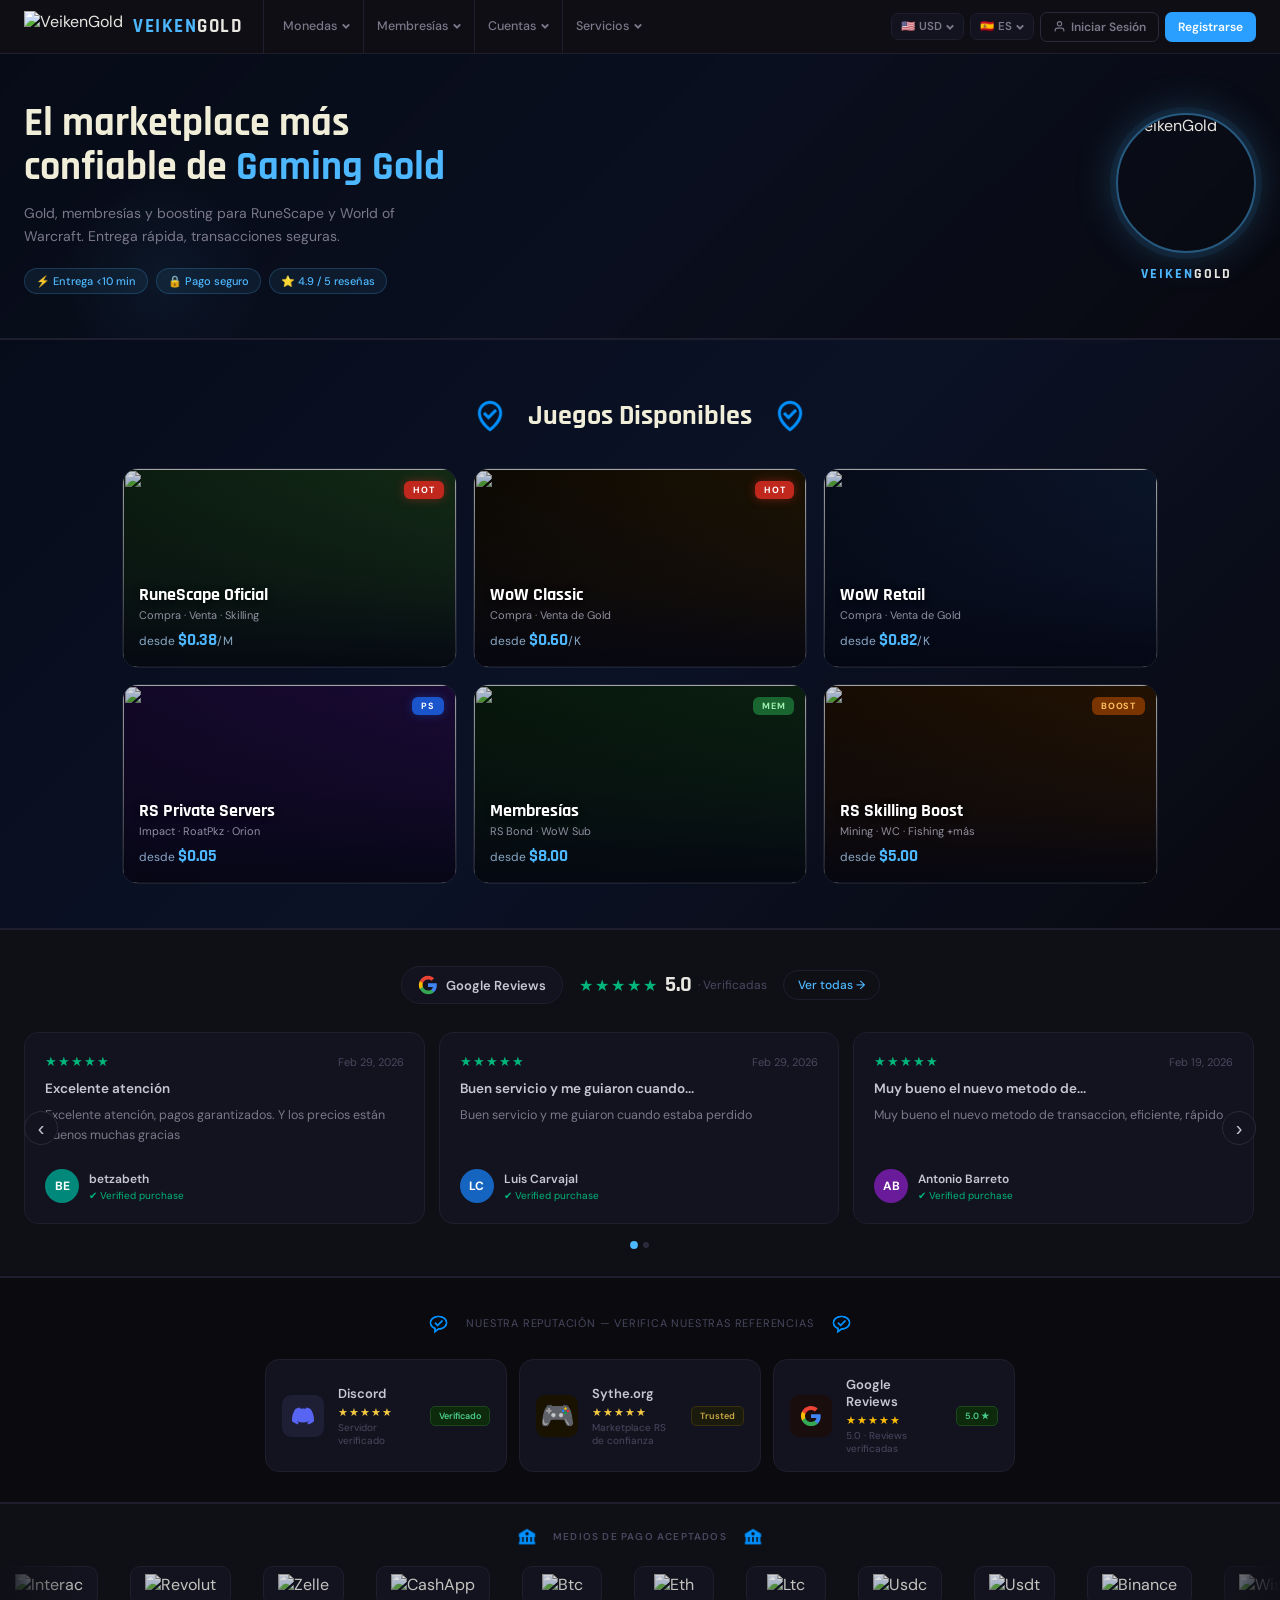
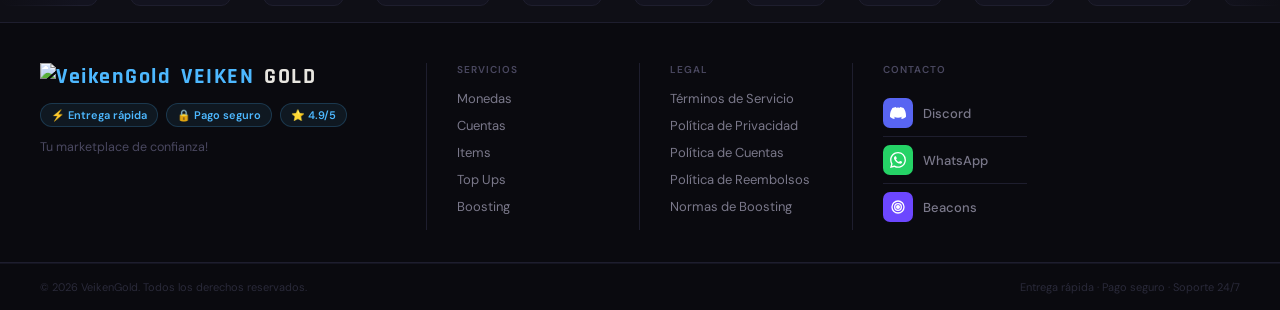
==== index.html @ 3e718bba "Update index.html" ====
<!DOCTYPE html>
<html lang="es">
<head>
  <meta charset="UTF-8" />
  <meta name="viewport" content="width=device-width, initial-scale=1.0" />
  <title>VeikenGold — Gaming Currency</title>
  <link href="https://fonts.googleapis.com/css2?family=Rajdhani:wght@500;600;700&family=DM+Sans:ital,wght@0,300;0,400;0,500;0,600;1,400&display=swap" rel="stylesheet" />
  <link rel="stylesheet" href="styles.css">
  <link rel="icon" type="image/x-icon" href="data:image/x-icon;base64,...">
  <link rel="shortcut icon" type="image/x-icon" href="data:image/x-icon;base64,...">
</head>
<body>

  <nav class="nav">
    <div class="logo-wrap" onclick="showView('home');closeAll();closeMobile()">
      <img src="https://s13.gifyu.com/images/bqHeB.webp" alt="VeikenGold" style="height:32px;width:auto;object-fit:contain;display:block;" />
      <div class="logo">VEIKEN<span>GOLD</span></div>
    </div>
    <div class="nav-items">
      <div class="nav-item">
        <button class="nav-btn" onclick="toggleDrop('drop-monedas',this)">Monedas <svg viewBox="0 0 10 6"><polyline points="1,1 5,5 9,1"/></svg></button>
        <div class="dropdown" id="drop-monedas">
          <div class="dropdown-header">Gold oficial</div>
          <button class="dropdown-item" onclick="go('rs')"><span class="dropdown-icon nav-game-icon"><img src="https://s13.gifyu.com/images/bqKCm.webp" alt="RuneScape" /></span><span>RuneScape Oficial<span class="dropdown-sub">RS3 · OSRS</span></span></button>
          <button class="dropdown-item" onclick="go('wow-classic')"><span class="dropdown-icon nav-game-icon"><img src="https://s13.gifyu.com/images/bqKFp.webp" alt="WoW Classic" /></span><span>WoW Classic<span class="dropdown-sub">Era · SoD · Hardcore</span></span></button>
          <button class="dropdown-item" onclick="go('wow-retail')"><span class="dropdown-icon nav-game-icon"><img src="https://s13.gifyu.com/images/bqKFp.webp" alt="WoW Retail" /></span><span>WoW Retail<span class="dropdown-sub">The War Within</span></span></button>
          <div class="dropdown-divider"></div>
          <div class="has-sub">
            <div class="dropdown-item" style="color:var(--text2)"><span class="dropdown-icon">🔓</span><span>Servidores Privados RS<span class="dropdown-sub">Impact · RoatPkz · Orion · SpawnPK</span></span><span class="dropdown-arrow">›</span></div>
            <div class="submenu">
              <div class="submenu-header">Elige tu servidor</div>
              <button class="submenu-item" onclick="goPS('impact')"><span class="sub-icon nav-game-icon"><img src="https://s13.gifyu.com/images/bqKUM.webp" alt="Impact" /></span><span>Impact<span class="dropdown-sub">Unidad: 1B</span></span><span class="sub-price">$0.10/B</span></button>
              <button class="submenu-item" onclick="goPS('roatpkz')"><span class="sub-icon nav-game-icon"><img src="https://s13.gifyu.com/images/bqKUE.webp" alt="RoatPkz" /></span><span>RoatPkz<span class="dropdown-sub">Unidad: 1M</span></span><span class="sub-price">$0.05/M</span></button>
              <button class="submenu-item" onclick="goPS('orion')"><span class="sub-icon nav-game-icon"><img src="https://s13.gifyu.com/images/bqKFk.webp" alt="Orion" /></span><span>Orion<span class="dropdown-sub">Unidad: 1B</span></span><span class="sub-price">$0.08/B</span></button>
              <button class="submenu-item" onclick="goPS('spawmpk')"><span class="sub-icon nav-game-icon"><img src="https://s13.gifyu.com/images/bqKUD.webp" alt="SpawnPK" /></span><span>SpawnPK<span class="dropdown-sub">Unidad: 1T</span></span><span class="sub-price">$0.20/T</span></button>
            </div>
          </div>
        </div>
      </div>
      <div class="nav-item">
        <button class="nav-btn" onclick="toggleDrop('drop-mem',this)">Membresías <svg viewBox="0 0 10 6"><polyline points="1,1 5,5 9,1"/></svg></button>
        <div class="dropdown" id="drop-mem">
          <div class="dropdown-header">Suscripciones y Bonds</div>
          <button class="dropdown-item" onclick="go('mem')" style="gap:12px;"><span class="dropdown-icon nav-game-icon"><img src="https://s13.gifyu.com/images/bqKFH.webp" alt="RS Bond" /></span><span>RS Bond<span class="dropdown-sub">14 días · desde $8.00</span></span></button>
          <button class="dropdown-item" onclick="go('mem')" style="gap:12px;"><span class="dropdown-icon nav-game-icon"><img src="https://s13.gifyu.com/images/bqKFp.webp" alt="WoW Suscripción" /></span><span>WoW Suscripción<span class="dropdown-sub">30 días · desde $12.00</span></span></button>
        </div>
      </div>
      <div class="nav-item">
        <button class="nav-btn" onclick="toggleDrop('drop-cuentas',this)">Cuentas <svg viewBox="0 0 10 6"><polyline points="1,1 5,5 9,1"/></svg></button>
        <div class="dropdown" id="drop-cuentas">
          <div class="dropdown-header">Cuentas de juego</div>
          <button class="dropdown-item" onclick="go('osrs-accounts');closeAll()">
            <span class="dropdown-icon nav-game-icon"><img src="https://s13.gifyu.com/images/bqKCm.webp" alt="OSRS" /></span>
            <span>OSRS Accounts<span class="dropdown-sub">Pures · Mains · Skillers · +más</span></span>
          </button>
          <!-- PRÓXIMAMENTE: agrega más juegos aquí con el mismo formato -->
        </div>
      </div>
      <div class="nav-item">
        <button class="nav-btn" onclick="toggleDrop('drop-svc',this)">Servicios <svg viewBox="0 0 10 6"><polyline points="1,1 5,5 9,1"/></svg></button>
        <div class="dropdown" id="drop-svc">
          <div class="dropdown-header">RS Services</div>
          <button class="dropdown-item" onclick="go('boost');closeAll()">
            <span class="dropdown-icon" style="font-size:16px;">⚡</span>
            <span>Calculadora de Servicios<span class="dropdown-sub">Skilling · PvM · Minigames · +más</span></span>
          </button>
        </div>
      </div>
    </div>
    <div class="nav-right">
      <!-- Currency Selector -->
      <div class="nav-tool" id="currency-wrap">
        <button class="nav-tool-btn" onclick="togglePanel('currency-panel',this)" id="currency-btn">
          <span id="currency-flag">🇺🇸</span>
          <span id="currency-code">USD</span>
          <svg viewBox="0 0 10 6" width="8" height="8" fill="none" stroke="currentColor" stroke-width="2.5"><polyline points="1,1 5,5 9,1"/></svg>
        </button>
        <div class="nav-panel" id="currency-panel">
          <div class="nav-panel-title">Moneda</div>
          <button class="nav-panel-item active" onclick="setCurrency('USD','🇺🇸','$')">🇺🇸 USD — Dólar</button>
          <button class="nav-panel-item" onclick="setCurrency('EUR','🇪🇺','€')">🇪🇺 EUR — Euro</button>
          <button class="nav-panel-item" onclick="setCurrency('GBP','🇬🇧','£')">🇬🇧 GBP — Libra</button>
          <button class="nav-panel-item" onclick="setCurrency('CAD','🇨🇦','C$')">🇨🇦 CAD — Dólar CA</button>
          <button class="nav-panel-item" onclick="setCurrency('ARS','🇦🇷','$')">🇦🇷 ARS — Peso AR</button>
          <button class="nav-panel-item" onclick="setCurrency('VES','🇻🇪','Bs.')">🇻🇪 VES — Bolívar</button>
          <button class="nav-panel-item" onclick="setCurrency('COP','🇨🇴','$')">🇨🇴 COP — Peso CO</button>
          <button class="nav-panel-item" onclick="setCurrency('MXN','🇲🇽','$')">🇲🇽 MXN — Peso MX</button>
          <button class="nav-panel-item" onclick="setCurrency('BRL','🇧🇷','R$')">🇧🇷 BRL — Real</button>
        </div>
      </div>

      <!-- Language Selector -->
      <div class="nav-tool" id="lang-wrap">
        <button class="nav-tool-btn" onclick="togglePanel('lang-panel',this)" id="lang-btn">
          <span id="lang-flag">🇪🇸</span>
          <span id="lang-code">ES</span>
          <svg viewBox="0 0 10 6" width="8" height="8" fill="none" stroke="currentColor" stroke-width="2.5"><polyline points="1,1 5,5 9,1"/></svg>
        </button>
        <div class="nav-panel" id="lang-panel">
          <div class="nav-panel-title">Idioma</div>
          <button class="nav-panel-item active" onclick="setLang('es')">🇪🇸 Español</button>
          <button class="nav-panel-item" onclick="setLang('en')">🇺🇸 English</button>
        </div>
      </div>

      <!-- Auth buttons -->
      <a class="nav-auth-btn nav-login" onclick="openAuth('login')">
        <svg viewBox="0 0 24 24" width="13" height="13" fill="none" stroke="currentColor" stroke-width="2"><path d="M20 21v-2a4 4 0 0 0-4-4H8a4 4 0 0 0-4 4v2"/><circle cx="12" cy="7" r="4"/></svg>
        <span data-i18n="login">Iniciar Sesión</span>
      </a>
      <a class="nav-auth-btn nav-register" onclick="openAuth('register')">
        <span data-i18n="register">Registrarse</span>
      </a>

      <!-- Hamburger -->
      <button class="hamburger" id="hamburger-btn" onclick="toggleMobile()" aria-label="Menú">
        <span></span><span></span><span></span>
      </button>
    </div>
  </nav>

  <div class="mobile-menu" id="mobile-menu">
    <div class="mobile-section">
      <div class="mobile-section-title">Monedas</div>
      <button class="mobile-item" onclick="go('rs');closeMobile()"><span class="mobile-item-icon" style="width:32px;height:32px;overflow:hidden;display:flex;align-items:center;justify-content:center;flex-shrink:0;background:transparent;border-radius:6px;"><span style="font-size:28px">🎮</span></span><span>RuneScape Oficial<span class="mobile-item-sub">RS3 · OSRS · Compra y venta</span></span></button>
      <button class="mobile-item" onclick="go('wow-classic');closeMobile()"><span class="mobile-item-icon" style="width:32px;height:32px;overflow:hidden;display:flex;align-items:center;justify-content:center;flex-shrink:0;background:#0a0a0f;border-radius:6px;"><span style="font-size:28px">🎮</span></span><span>WoW Classic<span class="mobile-item-sub">Era · SoD · Hardcore</span></span></button>
      <button class="mobile-item" onclick="go('wow-retail');closeMobile()"><span class="mobile-item-icon" style="width:32px;height:32px;overflow:hidden;display:flex;align-items:center;justify-content:center;flex-shrink:0;background:#0a0a0f;border-radius:6px;"><span style="font-size:28px">🎮</span></span><span>WoW Retail<span class="mobile-item-sub">The War Within</span></span></button>
    </div>
    <div class="mobile-section">
      <div class="mobile-section-title">Servidores Privados RS</div>
      <button class="mobile-item" onclick="goPS('impact');closeMobile()"><span class="mobile-item-icon" style="width:32px;height:32px;overflow:hidden;display:flex;align-items:center;justify-content:center;flex-shrink:0;background:transparent;border-radius:6px;"><span style="font-size:28px">🎮</span></span><span>Impact<span class="mobile-item-sub">$0.10/B</span></span></button>
      <button class="mobile-item" onclick="goPS('roatpkz');closeMobile()"><span class="mobile-item-icon" style="width:32px;height:32px;overflow:hidden;display:flex;align-items:center;justify-content:center;flex-shrink:0;background:transparent;border-radius:6px;"><span style="font-size:28px">💎</span></span><span>RoatPkz<span class="mobile-item-sub">$0.05/M</span></span></button>
      <button class="mobile-item" onclick="goPS('orion');closeMobile()"><span class="mobile-item-icon" style="width:32px;height:32px;overflow:hidden;display:flex;align-items:center;justify-content:center;flex-shrink:0;background:transparent;border-radius:6px;"><span style="font-size:28px">💎</span></span><span>Orion<span class="mobile-item-sub">$0.08/B</span></span></button>
      <button class="mobile-item" onclick="goPS('spawmpk');closeMobile()"><span class="mobile-item-icon" style="width:32px;height:32px;overflow:hidden;display:flex;align-items:center;justify-content:center;flex-shrink:0;background:transparent;border-radius:6px;"><span style="font-size:28px">🔰</span></span><span>SpawnPK<span class="mobile-item-sub">$0.20/T</span></span></button>
    </div>
    <div class="mobile-section">
      <div class="mobile-section-title">Cuentas</div>
      <button class="mobile-item" onclick="go('osrs-accounts');closeMobile()">
        <span class="mobile-item-icon" style="width:32px;height:32px;overflow:hidden;display:flex;align-items:center;justify-content:center;flex-shrink:0;background:#0a0a0f;border-radius:6px;">
          <img src="https://s13.gifyu.com/images/bqKCm.webp" style="width:100%;height:100%;object-fit:cover;" />
        </span>
        <span>OSRS Accounts<span class="mobile-item-sub">Pures · Mains · Skillers · +más</span></span>
      </button>
    </div>
    <div class="mobile-section">
      <div class="mobile-section-title">Membresías y Servicios</div>
      <button class="mobile-item" onclick="go('mem');closeMobile()" style="gap:14px;"><span class="mobile-item-icon" style="width:32px;height:32px;overflow:hidden;display:flex;align-items:center;justify-content:center;flex-shrink:0;"><span style="font-size:28px">🎮</span></span><span>Membresías<span class="mobile-item-sub">RS Bond · WoW Sub</span></span></button>
      <button class="mobile-item" onclick="go('boost');closeMobile()"><span class="mobile-item-icon">⚡</span><span>RS Skilling Boost<span class="mobile-item-sub">Mining · WC · Fishing · más</span></span></button>
    </div>
  </div>

  <!-- HOME -->
  <div class="view active" id="view-home">
    <div class="hero">
      <div class="hero-content">
        <h1>El marketplace más<br>confiable de <em>Gaming Gold</em></h1>
        <p>Gold, membresías y boosting para RuneScape y World of Warcraft. Entrega rápida, transacciones seguras.</p>
        <div class="hero-badges">
          <span class="hero-badge">⚡ Entrega &lt;10 min</span>
          <span class="hero-badge">🔒 Pago seguro</span>
          <span class="hero-badge">⭐ 4.9 / 5 reseñas</span>
        </div>
      </div>
      <div class="hero-logo-wrap">
        <div class="hero-logo-ring"><img src="https://s13.gifyu.com/images/bqHeB.webp" alt="VeikenGold" style="width:100%;height:100%;object-fit:cover;display:block;" /></div>
        <div class="logo" style="font-size:14px;letter-spacing:2px;">VEIKEN<span style="color:var(--text)">GOLD</span></div>
      </div>
    </div>
    <div class="games-section" style="
      background: linear-gradient(135deg, #060c1a 0%, #0b1226 50%, #090910 100%);
      padding: 48px 0 44px;
      border-bottom: 1px solid var(--border);
      border-top: 1px solid var(--border);
    ">
      <div style="text-align:center; padding: 0 0 24px 0;">
        <div class="sec-title" style="font-size:28px;display:flex;align-items:center;justify-content:center;gap:10px;">
          <img src="[data-uri]" alt="" style="height:2em;width:auto;object-fit:contain;" />
          Juegos Disponibles
          <img src="[data-uri]" alt="" style="height:2em;width:auto;object-fit:contain;" />
        </div>
      </div>
      <!-- Game cards grid -->
      <div class="gcard-grid">

        <!-- RuneScape Oficial -->
        <div class="gcard gcard--rs" onclick="go('rs')">
          <div class="gcard-img" style="background: linear-gradient(135deg,#0d2010,#1a3a18);">
            <img src="https://s13.gifyu.com/images/bqK7e.webp" class="gcard-bg-img">
          </div>
          <div class="gcard-overlay"></div>
          <span class="gcard-badge gcard-badge--hot">HOT</span>
          <div class="gcard-content">
            <div class="gcard-name">RuneScape Oficial</div>
            <div class="gcard-sub">Compra · Venta · Skilling</div>
            <div class="gcard-price">desde <strong>$0.38</strong>/M</div>
          </div>
          <div class="gcard-shine"></div>
        </div>

        <!-- WoW Classic -->
        <div class="gcard gcard--wow" onclick="go('wow-classic')">
          <div class="gcard-img" style="background: linear-gradient(135deg,#0e0a00,#2a1a00);">
            <img src="https://s13.gifyu.com/images/bqKIh.webp" class="gcard-bg-img">
          </div>
          <div class="gcard-overlay"></div>
          <span class="gcard-badge gcard-badge--hot">HOT</span>
          <div class="gcard-content">
            <div class="gcard-name">WoW Classic</div>
            <div class="gcard-sub">Compra · Venta de Gold</div>
            <div class="gcard-price">desde <strong>$0.60</strong>/K</div>
          </div>
          <div class="gcard-shine"></div>
        </div>

        <!-- WoW Retail -->
        <div class="gcard gcard--wowr" onclick="go('wow-retail')">
          <div class="gcard-img" style="background: linear-gradient(135deg,#070d1a,#0f1e38);">
            <img src="https://s13.gifyu.com/images/bqKjq.webp" class="gcard-bg-img">
          </div>
          <div class="gcard-overlay"></div>
          <div class="gcard-content">
            <div class="gcard-name">WoW Retail</div>
            <div class="gcard-sub">Compra · Venta de Gold</div>
            <div class="gcard-price">desde <strong>$0.82</strong>/K</div>
          </div>
          <div class="gcard-shine"></div>
        </div>

        <!-- RS Private Servers -->
        <div class="gcard gcard--ps" onclick="goPS('impact')">
          <div class="gcard-img" style="background: linear-gradient(135deg,#14082a,#220d42);">
            <img src="https://s13.gifyu.com/images/bqKii.webp" class="gcard-bg-img">
          </div>
          <div class="gcard-overlay"></div>
          <span class="gcard-badge gcard-badge--ps">PS</span>
          <div class="gcard-content">
            <div class="gcard-name">RS Private Servers</div>
            <div class="gcard-sub">Impact · RoatPkz · Orion</div>
            <div class="gcard-price">desde <strong>$0.05</strong></div>
          </div>
          <div class="gcard-shine"></div>
        </div>

        <!-- Membresías -->
        <div class="gcard gcard--mem" onclick="go('mem')">
          <div class="gcard-img" style="background: linear-gradient(135deg,#081a0a,#0d2812);">
            <img src="https://s13.gifyu.com/images/bqKjN.webp" class="gcard-bg-img">
          </div>
          <div class="gcard-overlay"></div>
          <span class="gcard-badge gcard-badge--mem">MEM</span>
          <div class="gcard-content">
            <div class="gcard-name">Membresías</div>
            <div class="gcard-sub">RS Bond · WoW Sub</div>
            <div class="gcard-price">desde <strong>$8.00</strong></div>
          </div>
          <div class="gcard-shine"></div>
        </div>

        <!-- RS Skilling Boost -->
        <div class="gcard gcard--boost" onclick="go('boost')">
          <div class="gcard-img" style="background: linear-gradient(135deg,#1a0d00,#2e1800);">
            <img src="https://s13.gifyu.com/images/bqKif.webp" class="gcard-bg-img">
          </div>
          <div class="gcard-overlay"></div>
          <span class="gcard-badge gcard-badge--boost">BOOST</span>
          <div class="gcard-content">
            <div class="gcard-name">RS Skilling Boost</div>
            <div class="gcard-sub">Mining · WC · Fishing +más</div>
            <div class="gcard-price">desde <strong>$5.00</strong></div>
          </div>
          <div class="gcard-shine"></div>
        </div>

      </div>
    </div>
  </div>  <!-- cierra view-home -->

  <!-- RS -->
  <div class="view" id="view-rs">
    <div class="svc-header"><div class="svc-icon">⚔️</div><div><div class="svc-title">RuneScape Oficial</div><div class="svc-desc">Compra y venta de gold · RS3 y OSRS</div></div><button class="back-btn" onclick="showView('home')">← Volver</button></div>
    <div class="tabs"><button class="tab active" onclick="switchTab('rs','buy')">🛒 Comprar Gold</button><button class="tab" onclick="switchTab('rs','sell')">💰 Vender Gold</button></div>
    <div class="calc-area">
      <div id="rs-buy">
        <div class="calc-card">
          <div class="calc-title">🛒 ¿Cuánto gold quieres comprar?</div>
          <div class="calc-row">
            <div class="calc-label">Cantidad de Gold</div>
            <div class="calc-input-wrap">
              <input class="calc-input" type="number" id="rs-buy-qty" value="100" min="1" max="5000" oninput="calcRS('buy');syncSlider('rs-buy-qty','rs-buy-slider',1,2000)" />
              <div class="calc-unit">Millones (M)</div>
            </div>
            <input class="calc-slider" type="range" id="rs-buy-slider" min="1" max="2000" value="100" step="1" oninput="syncInput(this,'rs-buy-qty');calcRS('buy')" />
            <div class="quick-btns">
              <button class="quick-btn" onclick="setVal('rs-buy-qty','rs-buy-slider',100);calcRS('buy')">100M</button>
              <button class="quick-btn" onclick="setVal('rs-buy-qty','rs-buy-slider',500);calcRS('buy')">500M</button>
              <button class="quick-btn" onclick="setVal('rs-buy-qty','rs-buy-slider',1000);calcRS('buy')">1B</button>
              <button class="quick-btn" onclick="setVal('rs-buy-qty','rs-buy-slider',2000);calcRS('buy')">2B</button>
            </div>
          </div>
          <div class="calc-row">
            <div class="calc-label">Método de entrega</div>
            <div class="delivery-grid">
              <button class="delivery-btn active" id="rs-buy-del-trade" onclick="selectDelivery('rs-buy','trade')"><span class="delivery-btn-icon">🤝</span><span class="delivery-btn-label">Trade</span><span class="delivery-btn-desc">GE o mundo acordado</span></button>
              <button class="delivery-btn" id="rs-buy-del-wilderness" onclick="selectDelivery('rs-buy','wilderness')"><span class="delivery-btn-icon">💀</span><span class="delivery-btn-label">Wilderness</span><span class="delivery-btn-desc">Drop en zona PvP</span></button>
              <button class="delivery-btn" id="rs-buy-del-tipjar" onclick="selectDelivery('rs-buy','tipjar')"><span class="delivery-btn-icon">🏺</span><span class="delivery-btn-label">Tip Jar</span><span class="delivery-btn-desc">Vía clan/dungeon</span></button>
            </div>
          </div>
          <hr class="divider"/>
          <div class="result-box">
            <div class="result-row"><span class="result-label">Precio por millón</span><span class="result-value">$0.38</span></div>
            <div class="result-row"><span class="result-label">Cantidad</span><span class="result-value" id="rs-buy-qty-show">100M</span></div>
            <div class="result-row"><span class="result-label">Descuento</span><span class="result-value" id="rs-buy-disc" style="color:var(--green)">—</span></div>
            <div class="result-row-delivery"><span class="result-label">Entrega vía</span><span class="delivery-badge" id="rs-buy-del-show">🤝 Trade</span></div>
            <div class="result-total"><span class="result-total-label">Total a pagar</span><span class="result-total-value" id="rs-buy-total">$38.00</span></div>
          </div>
          <button class="order-btn" onclick="openModal()">Hacer Pedido →</button>
          <div class="note">⚡ Entrega en menos de 10 minutos · Pago seguro</div>
        </div>
      </div>
      <div id="rs-sell" style="display:none">
        <div class="calc-card">
          <div class="calc-title">💰 ¿Cuánto gold quieres vender?</div>
          <div class="calc-row">
            <div class="calc-label">Cantidad de Gold</div>
            <div class="calc-input-wrap">
              <input class="calc-input" type="number" id="rs-sell-qty" value="100" min="1" max="5000" oninput="calcRS('sell');syncSlider('rs-sell-qty','rs-sell-slider',1,2000)" />
              <div class="calc-unit">Millones (M)</div>
            </div>
            <input class="calc-slider" type="range" id="rs-sell-slider" min="1" max="2000" value="100" step="1" oninput="syncInput(this,'rs-sell-qty');calcRS('sell')" />
            <div class="quick-btns">
              <button class="quick-btn" onclick="setVal('rs-sell-qty','rs-sell-slider',100);calcRS('sell')">100M</button>
              <button class="quick-btn" onclick="setVal('rs-sell-qty','rs-sell-slider',500);calcRS('sell')">500M</button>
              <button class="quick-btn" onclick="setVal('rs-sell-qty','rs-sell-slider',1000);calcRS('sell')">1B</button>
            </div>
          </div>
          <div class="calc-row">
            <div class="calc-label">Método de entrega</div>
            <div class="delivery-grid">
              <button class="delivery-btn active" id="rs-sell-del-trade" onclick="selectDelivery('rs-sell','trade')"><span class="delivery-btn-icon">🤝</span><span class="delivery-btn-label">Trade</span><span class="delivery-btn-desc">GE o mundo acordado</span></button>
              <button class="delivery-btn" id="rs-sell-del-wilderness" onclick="selectDelivery('rs-sell','wilderness')"><span class="delivery-btn-icon">💀</span><span class="delivery-btn-label">Wilderness</span><span class="delivery-btn-desc">Drop en zona PvP</span></button>
              <button class="delivery-btn" id="rs-sell-del-tipjar" onclick="selectDelivery('rs-sell','tipjar')"><span class="delivery-btn-icon">🏺</span><span class="delivery-btn-label">Tip Jar</span><span class="delivery-btn-desc">Vía clan/dungeon</span></button>
            </div>
          </div>
          <hr class="divider"/>
          <div class="result-box">
            <div class="result-row"><span class="result-label">Precio que pagamos por millón</span><span class="result-value">$0.30</span></div>
            <div class="result-row"><span class="result-label">Cantidad</span><span class="result-value" id="rs-sell-qty-show">100M</span></div>
            <div class="result-row-delivery"><span class="result-label">Entrega vía</span><span class="delivery-badge" id="rs-sell-del-show">🤝 Trade</span></div>
            <div class="result-total"><span class="result-total-label">Recibirás</span><span class="result-total-value" id="rs-sell-total">$30.00</span></div>
          </div>
          <button class="order-btn order-btn-green" onclick="openModal()">Vender Ahora →</button>
          <div class="note">💸 Pago inmediato · PayPal · Crypto</div>
        </div>
      </div>
    </div>
  </div>

  <!-- WoW CLASSIC -->
  <div class="view" id="view-wow-classic">
    <div class="svc-header"><div class="svc-icon">🏰</div><div><div class="svc-title">WoW Classic</div><div class="svc-desc">Compra y venta de gold · Era · SoD · Hardcore</div></div><button class="back-btn" onclick="showView('home')">← Volver</button></div>
    <div class="tabs"><button class="tab active" onclick="switchTab('wowc','buy')">🛒 Comprar Gold</button><button class="tab" onclick="switchTab('wowc','sell')">💰 Vender Gold</button></div>
    <div class="calc-area">
      <div id="wowc-buy">
        <div class="calc-card">
          <div class="calc-title">🏰 ¿Cuánto gold WoW Classic quieres comprar?</div>
          <div class="calc-row">
            <div class="calc-label">Cantidad de Gold</div>
            <div class="calc-input-wrap">
              <input class="calc-input" type="number" id="wowc-buy-qty" value="10" min="1" oninput="calcWowSimple('wowc','buy',0.60);syncSlider('wowc-buy-qty','wowc-buy-slider',1,500)" />
              <div class="calc-unit">Miles (K)</div>
            </div>
            <input class="calc-slider" type="range" id="wowc-buy-slider" min="1" max="500" value="10" step="1" oninput="syncInput(this,'wowc-buy-qty');calcWowSimple('wowc','buy',0.60)" />
            <div class="quick-btns">
              <button class="quick-btn" onclick="setVal('wowc-buy-qty','wowc-buy-slider',10);calcWowSimple('wowc','buy',0.60)">10K</button>
              <button class="quick-btn" onclick="setVal('wowc-buy-qty','wowc-buy-slider',50);calcWowSimple('wowc','buy',0.60)">50K</button>
              <button class="quick-btn" onclick="setVal('wowc-buy-qty','wowc-buy-slider',100);calcWowSimple('wowc','buy',0.60)">100K</button>
              <button class="quick-btn" onclick="setVal('wowc-buy-qty','wowc-buy-slider',500);calcWowSimple('wowc','buy',0.60)">500K</button>
            </div>
          </div>
          <div class="calc-row">
            <div class="calc-label">Método de entrega</div>
            <div class="delivery-grid">
              <button class="delivery-btn active" id="wowc-buy-del-mail" onclick="selectDelivery('wowc-buy','mail')"><span class="delivery-btn-icon">📬</span><span class="delivery-btn-label">Mail</span><span class="delivery-btn-desc">Correo en juego</span></button>
              <button class="delivery-btn" id="wowc-buy-del-trade" onclick="selectDelivery('wowc-buy','trade')"><span class="delivery-btn-icon">🤝</span><span class="delivery-btn-label">Trade</span><span class="delivery-btn-desc">Intercambio directo</span></button>
              <button class="delivery-btn" id="wowc-buy-del-guild" onclick="selectDelivery('wowc-buy','guild')"><span class="delivery-btn-icon">🛡️</span><span class="delivery-btn-label">Guild</span><span class="delivery-btn-desc">Banco de guild</span></button>
            </div>
          </div>
          <hr class="divider"/>
          <div class="result-box">
            <div class="result-row"><span class="result-label">Precio por 1K</span><span class="result-value">$0.60</span></div>
            <div class="result-row"><span class="result-label">Cantidad</span><span class="result-value" id="wowc-buy-qty-show">10K</span></div>
            <div class="result-row"><span class="result-label">Descuento</span><span class="result-value" id="wowc-buy-disc" style="color:var(--green)">—</span></div>
            <div class="result-row-delivery"><span class="result-label">Entrega vía</span><span class="delivery-badge" id="wowc-buy-del-show">📬 Mail</span></div>
            <div class="result-total"><span class="result-total-label">Total a pagar</span><span class="result-total-value" id="wowc-buy-total">$6.00</span></div>
          </div>
          <button class="order-btn" onclick="openModal()">Hacer Pedido →</button>
          <div class="note">⚡ Entrega en menos de 15 minutos · Pago seguro</div>
        </div>
      </div>
      <div id="wowc-sell" style="display:none">
        <div class="calc-card">
          <div class="calc-title">💰 ¿Cuánto gold WoW Classic quieres vender?</div>
          <div class="calc-row">
            <div class="calc-label">Cantidad de Gold</div>
            <div class="calc-input-wrap">
              <input class="calc-input" type="number" id="wowc-sell-qty" value="10" min="1" oninput="calcWowSimple('wowc','sell',0.48);syncSlider('wowc-sell-qty','wowc-sell-slider',1,500)" />
              <div class="calc-unit">Miles (K)</div>
            </div>
            <input class="calc-slider" type="range" id="wowc-sell-slider" min="1" max="500" value="10" step="1" oninput="syncInput(this,'wowc-sell-qty');calcWowSimple('wowc','sell',0.48)" />
            <div class="quick-btns">
              <button class="quick-btn" onclick="setVal('wowc-sell-qty','wowc-sell-slider',10);calcWowSimple('wowc','sell',0.48)">10K</button>
              <button class="quick-btn" onclick="setVal('wowc-sell-qty','wowc-sell-slider',50);calcWowSimple('wowc','sell',0.48)">50K</button>
              <button class="quick-btn" onclick="setVal('wowc-sell-qty','wowc-sell-slider',100);calcWowSimple('wowc','sell',0.48)">100K</button>
            </div>
          </div>
          <div class="calc-row">
            <div class="calc-label">Método de entrega</div>
            <div class="delivery-grid">
              <button class="delivery-btn active" id="wowc-sell-del-mail" onclick="selectDelivery('wowc-sell','mail')"><span class="delivery-btn-icon">📬</span><span class="delivery-btn-label">Mail</span><span class="delivery-btn-desc">Correo en juego</span></button>
              <button class="delivery-btn" id="wowc-sell-del-trade" onclick="selectDelivery('wowc-sell','trade')"><span class="delivery-btn-icon">🤝</span><span class="delivery-btn-label">Trade</span><span class="delivery-btn-desc">Intercambio directo</span></button>
              <button class="delivery-btn" id="wowc-sell-del-guild" onclick="selectDelivery('wowc-sell','guild')"><span class="delivery-btn-icon">🛡️</span><span class="delivery-btn-label">Guild</span><span class="delivery-btn-desc">Banco de guild</span></button>
            </div>
          </div>
          <hr class="divider"/>
          <div class="result-box">
            <div class="result-row"><span class="result-label">Precio que pagamos por 1K</span><span class="result-value">$0.48</span></div>
            <div class="result-row"><span class="result-label">Cantidad</span><span class="result-value" id="wowc-sell-qty-show">10K</span></div>
            <div class="result-row-delivery"><span class="result-label">Entrega vía</span><span class="delivery-badge" id="wowc-sell-del-show">📬 Mail</span></div>
            <div class="result-total"><span class="result-total-label">Recibirás</span><span class="result-total-value" id="wowc-sell-total">$4.80</span></div>
          </div>
          <button class="order-btn order-btn-green" onclick="openModal()">Vender Ahora →</button>
          <div class="note">💸 Pago inmediato · PayPal · Crypto</div>
        </div>
      </div>
    </div>
  </div>

  <!-- WoW RETAIL -->
  <div class="view" id="view-wow-retail">
    <div class="svc-header"><div class="svc-icon">🌍</div><div><div class="svc-title">WoW Retail</div><div class="svc-desc">Compra y venta de gold · The War Within</div></div><button class="back-btn" onclick="showView('home')">← Volver</button></div>
    <div class="tabs"><button class="tab active" onclick="switchTab('wowr','buy')">🛒 Comprar Gold</button><button class="tab" onclick="switchTab('wowr','sell')">💰 Vender Gold</button></div>
    <div class="calc-area">
      <div id="wowr-buy">
        <div class="calc-card">
          <div class="calc-title">🌍 ¿Cuánto gold WoW Retail quieres comprar?</div>
          <div class="calc-row">
            <div class="calc-label">Cantidad de Gold</div>
            <div class="calc-input-wrap">
              <input class="calc-input" type="number" id="wowr-buy-qty" value="10" min="1" oninput="calcWowSimple('wowr','buy',0.82);syncSlider('wowr-buy-qty','wowr-buy-slider',1,500)" />
              <div class="calc-unit">Miles (K)</div>
            </div>
            <input class="calc-slider" type="range" id="wowr-buy-slider" min="1" max="500" value="10" step="1" oninput="syncInput(this,'wowr-buy-qty');calcWowSimple('wowr','buy',0.82)" />
            <div class="quick-btns">
              <button class="quick-btn" onclick="setVal('wowr-buy-qty','wowr-buy-slider',10);calcWowSimple('wowr','buy',0.82)">10K</button>
              <button class="quick-btn" onclick="setVal('wowr-buy-qty','wowr-buy-slider',50);calcWowSimple('wowr','buy',0.82)">50K</button>
              <button class="quick-btn" onclick="setVal('wowr-buy-qty','wowr-buy-slider',100);calcWowSimple('wowr','buy',0.82)">100K</button>
              <button class="quick-btn" onclick="setVal('wowr-buy-qty','wowr-buy-slider',500);calcWowSimple('wowr','buy',0.82)">500K</button>
            </div>
          </div>
          <div class="calc-row">
            <div class="calc-label">Método de entrega</div>
            <div class="delivery-grid">
              <button class="delivery-btn active" id="wowr-buy-del-mail" onclick="selectDelivery('wowr-buy','mail')"><span class="delivery-btn-icon">📬</span><span class="delivery-btn-label">Mail</span><span class="delivery-btn-desc">Correo en juego</span></button>
              <button class="delivery-btn" id="wowr-buy-del-trade" onclick="selectDelivery('wowr-buy','trade')"><span class="delivery-btn-icon">🤝</span><span class="delivery-btn-label">Trade</span><span class="delivery-btn-desc">Intercambio directo</span></button>
              <button class="delivery-btn" id="wowr-buy-del-guild" onclick="selectDelivery('wowr-buy','guild')"><span class="delivery-btn-icon">🛡️</span><span class="delivery-btn-label">Guild</span><span class="delivery-btn-desc">Banco de guild</span></button>
            </div>
          </div>
          <hr class="divider"/>
          <div class="result-box">
            <div class="result-row"><span class="result-label">Precio por 1K</span><span class="result-value">$0.82</span></div>
            <div class="result-row"><span class="result-label">Cantidad</span><span class="result-value" id="wowr-buy-qty-show">10K</span></div>
            <div class="result-row"><span class="result-label">Descuento</span><span class="result-value" id="wowr-buy-disc" style="color:var(--green)">—</span></div>
            <div class="result-row-delivery"><span class="result-label">Entrega vía</span><span class="delivery-badge" id="wowr-buy-del-show">📬 Mail</span></div>
            <div class="result-total"><span class="result-total-label">Total a pagar</span><span class="result-total-value" id="wowr-buy-total">$8.20</span></div>
          </div>
          <button class="order-btn" onclick="openModal()">Hacer Pedido →</button>
          <div class="note">⚡ Entrega en menos de 15 minutos · Pago seguro</div>
        </div>
      </div>
      <div id="wowr-sell" style="display:none">
        <div class="calc-card">
          <div class="calc-title">💰 ¿Cuánto gold WoW Retail quieres vender?</div>
          <div class="calc-row">
            <div class="calc-label">Cantidad de Gold</div>
            <div class="calc-input-wrap">
              <input class="calc-input" type="number" id="wowr-sell-qty" value="10" min="1" oninput="calcWowSimple('wowr','sell',0.65);syncSlider('wowr-sell-qty','wowr-sell-slider',1,500)" />
              <div class="calc-unit">Miles (K)</div>
            </div>
            <input class="calc-slider" type="range" id="wowr-sell-slider" min="1" max="500" value="10" step="1" oninput="syncInput(this,'wowr-sell-qty');calcWowSimple('wowr','sell',0.65)" />
            <div class="quick-btns">
              <button class="quick-btn" onclick="setVal('wowr-sell-qty','wowr-sell-slider',10);calcWowSimple('wowr','sell',0.65)">10K</button>
              <button class="quick-btn" onclick="setVal('wowr-sell-qty','wowr-sell-slider',50);calcWowSimple('wowr','sell',0.65)">50K</button>
              <button class="quick-btn" onclick="setVal('wowr-sell-qty','wowr-sell-slider',100);calcWowSimple('wowr','sell',0.65)">100K</button>
            </div>
          </div>
          <div class="calc-row">
            <div class="calc-label">Método de entrega</div>
            <div class="delivery-grid">
              <button class="delivery-btn active" id="wowr-sell-del-mail" onclick="selectDelivery('wowr-sell','mail')"><span class="delivery-btn-icon">📬</span><span class="delivery-btn-label">Mail</span><span class="delivery-btn-desc">Correo en juego</span></button>
              <button class="delivery-btn" id="wowr-sell-del-trade" onclick="selectDelivery('wowr-sell','trade')"><span class="delivery-btn-icon">🤝</span><span class="delivery-btn-label">Trade</span><span class="delivery-btn-desc">Intercambio directo</span></button>
              <button class="delivery-btn" id="wowr-sell-del-guild" onclick="selectDelivery('wowr-sell','guild')"><span class="delivery-btn-icon">🛡️</span><span class="delivery-btn-label">Guild</span><span class="delivery-btn-desc">Banco de guild</span></button>
            </div>
          </div>
          <hr class="divider"/>
          <div class="result-box">
            <div class="result-row"><span class="result-label">Precio que pagamos por 1K</span><span class="result-value">$0.65</span></div>
            <div class="result-row"><span class="result-label">Cantidad</span><span class="result-value" id="wowr-sell-qty-show">10K</span></div>
            <div class="result-row-delivery"><span class="result-label">Entrega vía</span><span class="delivery-badge" id="wowr-sell-del-show">📬 Mail</span></div>
            <div class="result-total"><span class="result-total-label">Recibirás</span><span class="result-total-value" id="wowr-sell-total">$6.50</span></div>
          </div>
          <button class="order-btn order-btn-green" onclick="openModal()">Vender Ahora →</button>
          <div class="note">💸 Pago inmediato · PayPal · Crypto</div>
        </div>
      </div>
    </div>
  </div>

  <!-- PRIVATE SERVERS -->
  <div class="view" id="view-priv">
    <div class="svc-header"><div class="svc-icon">🔓</div><div><div class="svc-title" id="ps-title">RS Private Server</div><div class="svc-desc" id="ps-desc">Selecciona un servidor</div></div><button class="back-btn" onclick="showView('home')">← Volver</button></div>
    <div class="tabs"><button class="tab active" onclick="switchTab('priv','buy')">🛒 Comprar Gold</button></div>
    <div class="calc-area">
      <div id="priv-buy">
        <div class="calc-card">
          <div class="calc-title">🔓 Selecciona el servidor</div>
          <div class="calc-row">
            <div class="calc-label">Servidor</div>
            <div class="server-grid">
              <div class="server-btn active" id="ps-impact" onclick="selectPS('impact')"><span style="font-size:28px">🎮</span><div class="server-name-lbl">Impact</div><div class="server-unit">Unidad: 1B</div><div class="server-price-lbl">$0.10/B</div></div>
              <div class="server-btn" id="ps-roatpkz" onclick="selectPS('roatpkz')"><span style="font-size:28px">🎮</span><div class="server-name-lbl">RoatPkz</div><div class="server-unit">Unidad: 1M</div><div class="server-price-lbl">$0.05/M</div></div>
              <div class="server-btn" id="ps-orion" onclick="selectPS('orion')"><span style="font-size:28px">🎮</span><div class="server-name-lbl">Orion</div><div class="server-unit">Unidad: 1B</div><div class="server-price-lbl">$0.08/B</div></div>
              <div class="server-btn" id="ps-spawmpk" onclick="selectPS('spawmpk')"><span style="font-size:28px">🎮</span><div class="server-name-lbl">SpawnPK</div><div class="server-unit">Unidad: 1T</div><div class="server-price-lbl">$0.20/T</div></div>
            </div>
          </div>
          <div class="calc-row">
            <div class="calc-label">Cantidad</div>
            <div class="calc-input-wrap">
              <input class="calc-input" type="number" id="priv-buy-qty" value="10" min="1" oninput="calcPriv('buy');syncSlider('priv-buy-qty','priv-buy-slider',1,500)" />
              <div class="calc-unit" id="priv-buy-unit">Billones (B)</div>
            </div>
            <input class="calc-slider" type="range" id="priv-buy-slider" min="1" max="500" value="10" step="1" oninput="syncInput(this,'priv-buy-qty');calcPriv('buy')" />
          </div>
          <div class="calc-row">
            <div class="calc-label">Método de entrega</div>
            <div class="delivery-grid">
              <button class="delivery-btn active" id="priv-buy-del-tradingspot" onclick="selectDelivery('priv-buy','tradingspot')"><span class="delivery-btn-icon">🏪</span><span class="delivery-btn-label">Trading Spot</span><span class="delivery-btn-desc">Zona de comercio</span></button>
              <button class="delivery-btn" id="priv-buy-del-trade" onclick="selectDelivery('priv-buy','trade')"><span class="delivery-btn-icon">🤝</span><span class="delivery-btn-label">Trade</span><span class="delivery-btn-desc">Intercambio directo</span></button>
              <button class="delivery-btn" id="priv-buy-del-wilderness" onclick="selectDelivery('priv-buy','wilderness')"><span class="delivery-btn-icon">💀</span><span class="delivery-btn-label">Wilderness</span><span class="delivery-btn-desc">Drop en PvP</span></button>
              <button class="delivery-btn" id="priv-buy-del-dueling" onclick="selectDelivery('priv-buy','dueling')"><span class="delivery-btn-icon">⚔️</span><span class="delivery-btn-label">Dueling</span><span class="delivery-btn-desc">Stake/duelo</span></button>
              <button class="delivery-btn" id="priv-buy-del-fping" onclick="selectDelivery('priv-buy','fping')"><span class="delivery-btn-icon">🎰</span><span class="delivery-btn-label">Fping</span><span class="delivery-btn-desc">Flower Poker</span></button>
            </div>
          </div>
          <hr class="divider"/>
          <div class="result-box">
            <div class="result-row"><span class="result-label">Servidor</span><span class="result-value" id="priv-buy-server">Impact</span></div>
            <div class="result-row"><span class="result-label">Precio por unidad</span><span class="result-value" id="priv-buy-rate">$0.10/B</span></div>
            <div class="result-row"><span class="result-label">Cantidad</span><span class="result-value" id="priv-buy-qty-show">10B</span></div>
            <div class="result-row-delivery"><span class="result-label">Entrega vía</span><span class="delivery-badge" id="priv-buy-del-show">🏪 Trading Spot</span></div>
            <div class="result-total"><span class="result-total-label">Total a pagar</span><span class="result-total-value" id="priv-buy-total">$1.00</span></div>
          </div>
          <button class="order-btn" onclick="openModal()">Hacer Pedido →</button>
          <div class="note">Indica servidor al contactar · Entrega rápida</div>
        </div>
      </div>
      
    </div>
  </div>

  <!-- MEMBERSHIPS -->
  <div class="view" id="view-mem">
    <div class="svc-header"><div class="svc-icon">💳</div><div><div class="svc-title">Membresías</div><div class="svc-desc">RS Bond · WoW Suscripción</div></div><button class="back-btn" onclick="showView('home')">← Volver</button></div>
    <div class="calc-area">
      <div style="max-width:640px;margin:0 auto">
        <div class="mem-grid">
          <div class="mem-card"><div style="width:100%;height:80px;display:flex;align-items:center;justify-content:center;margin-bottom:8px;"><span style="font-size:28px">🎮</span></div><div class="mem-game">RuneScape</div><div class="mem-name">⚔️ RS Bond</div><div class="mem-duration">14 días de membresía</div><div class="mem-price">$8.00</div><button class="mem-buy-btn" onclick="openModal()">Comprar Bond</button></div>
          <div class="mem-card"><div style="width:100%;height:80px;display:flex;align-items:center;justify-content:center;margin-bottom:8px;"><span style="font-size:28px">🎮</span></div><div class="mem-game">RuneScape</div><div class="mem-name">⚔️ RS Bond x3</div><div class="mem-duration">42 días de membresía</div><div class="mem-price">$22.00</div><button class="mem-buy-btn" onclick="openModal()">Comprar Pack x3</button></div>
          <div class="mem-card"><div style="width:100%;height:80px;display:flex;align-items:center;justify-content:center;margin-bottom:8px;border-radius:8px;overflow:hidden;"><span style="font-size:28px">🎮</span></div><div class="mem-game">World of Warcraft</div><div class="mem-name">🐉 WoW Sub — 1 mes</div><div class="mem-duration">30 días de acceso</div><div class="mem-price">$12.00</div><button class="mem-buy-btn" onclick="openModal()">Comprar Sub</button></div>
          <div class="mem-card"><div style="width:100%;height:80px;display:flex;align-items:center;justify-content:center;margin-bottom:8px;border-radius:8px;overflow:hidden;"><span style="font-size:28px">🎮</span></div><div class="mem-game">World of Warcraft</div><div class="mem-name">🐉 WoW Sub — 3 meses</div><div class="mem-duration">90 días de acceso</div><div class="mem-price">$33.00</div><button class="mem-buy-btn" onclick="openModal()">Comprar Sub x3</button></div>
        </div>
      </div>
    </div>
  </div>

  <!-- BOOST -->
  <div class="view" id="view-boost">
    <div class="svc-header"><div class="svc-icon">⚡</div><div><div class="svc-title">Calculadora de Servicios RS</div><div class="svc-desc">Selecciona el servicio y calcula tu presupuesto al instante</div></div><button class="back-btn" onclick="showView('home')">← Volver</button></div>
    <div class="calc-area">
      <div style="max-width:680px;margin:0 auto">
        <div class="skill-grid">
          <div class="skill-card" onclick="selectSkill(this,'Skilling',0.08)"><div class="skill-icon">⚒️</div><div class="skill-name">Skilling</div><div class="skill-range">Nivel 1–99</div><div class="skill-price">$0.08/lvl</div></div>
          <div class="skill-card" onclick="selectSkill(this,'Quests',0.10)"><div class="skill-icon">📜</div><div class="skill-name">Quests</div><div class="skill-range">Por quest</div><div class="skill-price">$0.10/u</div></div>
          <div class="skill-card" onclick="selectSkill(this,'Minigames',0.09)"><div class="skill-icon">🎯</div><div class="skill-name">Minigames</div><div class="skill-range">Por sesión</div><div class="skill-price">$0.09/u</div></div>
          <div class="skill-card" onclick="selectSkill(this,'PvMing',0.15)"><div class="skill-icon">⚔️</div><div class="skill-name">PvMing</div><div class="skill-range">Por boss/hora</div><div class="skill-price">$0.15/u</div></div>
          <div class="skill-card" onclick="selectSkill(this,'Achievement Diary',0.12)"><div class="skill-icon">📋</div><div class="skill-name">Achievement Diary</div><div class="skill-range">Por diary</div><div class="skill-price">$0.12/u</div></div>
          <div class="skill-card" onclick="selectSkill(this,'Fire Cape',5.00)"><div class="skill-icon">🔥</div><div class="skill-name">Fire Cape</div><div class="skill-range">1 servicio</div><div class="skill-price">$5.00</div></div>
          <div class="skill-card" onclick="selectSkill(this,'Infernal Cape',18.00)"><div class="skill-icon">🌋</div><div class="skill-name">Infernal Cape</div><div class="skill-range">1 servicio</div><div class="skill-price">$18.00</div></div>
          <div class="skill-card" onclick="selectSkill(this,'Quiver',8.00)"><div class="skill-icon">🏹</div><div class="skill-name">Quiver</div><div class="skill-range">1 servicio</div><div class="skill-price">$8.00</div></div>
          <div class="skill-card" onclick="selectSkill(this,'Combat Achievement',0.20)"><div class="skill-icon">🏆</div><div class="skill-name">Combat Achievement</div><div class="skill-range">Por tier</div><div class="skill-price">$0.20/u</div></div>
          <div class="skill-card" onclick="selectSkill(this,'Gauntlets',6.00)"><div class="skill-icon">🧤</div><div class="skill-name">Gauntlets</div><div class="skill-range">1 servicio</div><div class="skill-price">$6.00</div></div>
        </div>
        <div class="calc-card" style="margin-top:22px">
          <div class="calc-title">⚡ Cotización de Skilling</div>
          <div style="font-size:12px;color:#5a5870;margin-bottom:18px" id="boost-skill-name">Selecciona una habilidad arriba</div>
          <div class="lvl-row">
            <div class="lvl-box calc-row">
              <div class="calc-label">Nivel Actual</div>
              <div class="calc-input-wrap"><input class="calc-input" type="number" id="boost-from" value="1" min="1" max="98" oninput="calcBoost()" /><div class="calc-unit">lvl</div></div>
            </div>
            <div class="lvl-box calc-row">
              <div class="calc-label">Nivel Deseado</div>
              <div class="calc-input-wrap"><input class="calc-input" type="number" id="boost-to" value="99" min="2" max="99" oninput="calcBoost()" /><div class="calc-unit">lvl</div></div>
            </div>
          </div>
          <hr class="divider"/>
          <div class="result-box">
            <div class="result-row"><span class="result-label">Habilidad</span><span class="result-value" id="boost-res-skill">—</span></div>
            <div class="result-row"><span class="result-label">Niveles a subir</span><span class="result-value" id="boost-res-lvls">—</span></div>
            <div class="result-row"><span class="result-label">Precio por nivel</span><span class="result-value" id="boost-res-rate">—</span></div>
            <div class="result-total"><span class="result-total-label">Total estimado</span><span class="result-total-value" id="boost-res-total" style="color:var(--gold)">—</span></div>
          </div>
          <button class="order-btn order-btn-gold" id="boost-order-btn" disabled onclick="openModal()">Selecciona una habilidad</button>
          <div class="note">Tiempo estimado según habilidad · Cuenta segura garantizada</div>
        </div>
      </div>
    </div>
  </div>

  <!-- OSRS ACCOUNTS -->
  <div class="view" id="view-osrs-accounts">
    <div class="svc-header">
      <div class="svc-icon"><img src="https://s13.gifyu.com/images/bqKCm.webp" style="width:44px;height:44px;object-fit:contain;border-radius:8px;" /></div>
      <div>
        <div class="svc-title">OSRS Accounts</div>
        <div class="svc-desc">Cuentas verificadas · Entrega segura · Garantía incluida</div>
      </div>
      <button class="back-btn" onclick="showView('home')">← Volver</button>
    </div>

    <!-- Filtro de tipo de cuenta -->
    <div style="padding: 24px 24px 0; max-width: 960px; margin: 0 auto;">
      <div class="acc-filter-bar">
        <button class="acc-filter-btn active" onclick="filterAccs(this,'all')">Todos</button>
        <button class="acc-filter-btn" onclick="filterAccs(this,'pure')">Pures</button>
        <button class="acc-filter-btn" onclick="filterAccs(this,'main')">Mains</button>
        <button class="acc-filter-btn" onclick="filterAccs(this,'skiller')">Skillers</button>
        <button class="acc-filter-btn" onclick="filterAccs(this,'zerker')">Zerkers</button>
        <button class="acc-filter-btn" onclick="filterAccs(this,'ironman')">Ironman</button>
      </div>
    </div>

    <!-- Grid de cuentas -->
    <div class="calc-area" style="padding-top:20px;">
      <div style="max-width:960px;margin:0 auto;">
        <div class="acc-grid" id="acc-grid">

          <!-- CUENTA 1 — Pure -->
          <div class="acc-card" data-type="pure">
            <div class="acc-card-top">
              <span class="acc-type-badge acc-badge-pure">PURE</span>
              <span class="acc-price-tag">$<strong>25.00</strong></span>
            </div>
            <div class="acc-stats-grid">
              <div class="acc-stat"><span class="acc-stat-val">60</span><span class="acc-stat-lbl">Atk</span></div>
              <div class="acc-stat"><span class="acc-stat-val">99</span><span class="acc-stat-lbl">Str</span></div>
              <div class="acc-stat"><span class="acc-stat-val">1</span><span class="acc-stat-lbl">Def</span></div>
              <div class="acc-stat"><span class="acc-stat-val">75</span><span class="acc-stat-lbl">Rng</span></div>
              <div class="acc-stat"><span class="acc-stat-val">70</span><span class="acc-stat-lbl">Mage</span></div>
              <div class="acc-stat"><span class="acc-stat-val">52</span><span class="acc-stat-lbl">CB</span></div>
            </div>
            <div class="acc-tags">
              <span class="acc-tag">Quest Cape ✗</span>
              <span class="acc-tag">Quests básicos ✓</span>
            </div>
            <button class="acc-buy-btn" onclick="openModal()">Consultar precio</button>
          </div>

          <!-- CUENTA 2 — Main -->
          <div class="acc-card" data-type="main">
            <div class="acc-card-top">
              <span class="acc-type-badge acc-badge-main">MAIN</span>
              <span class="acc-price-tag">$<strong>80.00</strong></span>
            </div>
            <div class="acc-stats-grid">
              <div class="acc-stat"><span class="acc-stat-val">99</span><span class="acc-stat-lbl">Atk</span></div>
              <div class="acc-stat"><span class="acc-stat-val">99</span><span class="acc-stat-lbl">Str</span></div>
              <div class="acc-stat"><span class="acc-stat-val">99</span><span class="acc-stat-lbl">Def</span></div>
              <div class="acc-stat"><span class="acc-stat-val">99</span><span class="acc-stat-lbl">Rng</span></div>
              <div class="acc-stat"><span class="acc-stat-val">94</span><span class="acc-stat-lbl">Mage</span></div>
              <div class="acc-stat"><span class="acc-stat-val">126</span><span class="acc-stat-lbl">CB</span></div>
            </div>
            <div class="acc-tags">
              <span class="acc-tag">Quest Cape ✓</span>
              <span class="acc-tag">Fire Cape ✓</span>
            </div>
            <button class="acc-buy-btn" onclick="openModal()">Consultar precio</button>
          </div>

          <!-- CUENTA 3 — Zerker -->
          <div class="acc-card" data-type="zerker">
            <div class="acc-card-top">
              <span class="acc-type-badge acc-badge-zerker">ZERKER</span>
              <span class="acc-price-tag">$<strong>45.00</strong></span>
            </div>
            <div class="acc-stats-grid">
              <div class="acc-stat"><span class="acc-stat-val">60</span><span class="acc-stat-lbl">Atk</span></div>
              <div class="acc-stat"><span class="acc-stat-val">99</span><span class="acc-stat-lbl">Str</span></div>
              <div class="acc-stat"><span class="acc-stat-val">45</span><span class="acc-stat-lbl">Def</span></div>
              <div class="acc-stat"><span class="acc-stat-val">80</span><span class="acc-stat-lbl">Rng</span></div>
              <div class="acc-stat"><span class="acc-stat-val">75</span><span class="acc-stat-lbl">Mage</span></div>
              <div class="acc-stat"><span class="acc-stat-val">75</span><span class="acc-stat-lbl">CB</span></div>
            </div>
            <div class="acc-tags">
              <span class="acc-tag">Barrows Gloves ✓</span>
              <span class="acc-tag">Void ✗</span>
            </div>
            <button class="acc-buy-btn" onclick="openModal()">Consultar precio</button>
          </div>

          <!-- CUENTA 4 — Skiller -->
          <div class="acc-card" data-type="skiller">
            <div class="acc-card-top">
              <span class="acc-type-badge acc-badge-skiller">SKILLER</span>
              <span class="acc-price-tag">$<strong>35.00</strong></span>
            </div>
            <div class="acc-stats-grid">
              <div class="acc-stat"><span class="acc-stat-val">99</span><span class="acc-stat-lbl">WC</span></div>
              <div class="acc-stat"><span class="acc-stat-val">99</span><span class="acc-stat-lbl">Fish</span></div>
              <div class="acc-stat"><span class="acc-stat-val">99</span><span class="acc-stat-lbl">Mine</span></div>
              <div class="acc-stat"><span class="acc-stat-val">99</span><span class="acc-stat-lbl">Farm</span></div>
              <div class="acc-stat"><span class="acc-stat-val">99</span><span class="acc-stat-lbl">Cook</span></div>
              <div class="acc-stat"><span class="acc-stat-val">3</span><span class="acc-stat-lbl">CB</span></div>
            </div>
            <div class="acc-tags">
              <span class="acc-tag">Total 1200+ ✓</span>
              <span class="acc-tag">Combat 3 ✓</span>
            </div>
            <button class="acc-buy-btn" onclick="openModal()">Consultar precio</button>
          </div>

          <!-- CUENTA 5 — Ironman -->
          <div class="acc-card" data-type="ironman">
            <div class="acc-card-top">
              <span class="acc-type-badge acc-badge-ironman">IRONMAN</span>
              <span class="acc-price-tag">$<strong>60.00</strong></span>
            </div>
            <div class="acc-stats-grid">
              <div class="acc-stat"><span class="acc-stat-val">85</span><span class="acc-stat-lbl">Atk</span></div>
              <div class="acc-stat"><span class="acc-stat-val">90</span><span class="acc-stat-lbl">Str</span></div>
              <div class="acc-stat"><span class="acc-stat-val">80</span><span class="acc-stat-lbl">Def</span></div>
              <div class="acc-stat"><span class="acc-stat-val">85</span><span class="acc-stat-lbl">Rng</span></div>
              <div class="acc-stat"><span class="acc-stat-val">85</span><span class="acc-stat-lbl">Mage</span></div>
              <div class="acc-stat"><span class="acc-stat-val">110</span><span class="acc-stat-lbl">CB</span></div>
            </div>
            <div class="acc-tags">
              <span class="acc-tag">Infernal Cape ✓</span>
              <span class="acc-tag">Raids ready ✓</span>
            </div>
            <button class="acc-buy-btn" onclick="openModal()">Consultar precio</button>
          </div>

          <!-- CUENTA 6 — Pure -->
          <div class="acc-card" data-type="pure">
            <div class="acc-card-top">
              <span class="acc-type-badge acc-badge-pure">PURE</span>
              <span class="acc-price-tag">$<strong>18.00</strong></span>
            </div>
            <div class="acc-stats-grid">
              <div class="acc-stat"><span class="acc-stat-val">1</span><span class="acc-stat-lbl">Atk</span></div>
              <div class="acc-stat"><span class="acc-stat-val">99</span><span class="acc-stat-lbl">Str</span></div>
              <div class="acc-stat"><span class="acc-stat-val">1</span><span class="acc-stat-lbl">Def</span></div>
              <div class="acc-stat"><span class="acc-stat-val">55</span><span class="acc-stat-lbl">Rng</span></div>
              <div class="acc-stat"><span class="acc-stat-val">55</span><span class="acc-stat-lbl">Mage</span></div>
              <div class="acc-stat"><span class="acc-stat-val">40</span><span class="acc-stat-lbl">CB</span></div>
            </div>
            <div class="acc-tags">
              <span class="acc-tag">1 Def Pure ✓</span>
              <span class="acc-tag">Mith Gloves ✓</span>
            </div>
            <button class="acc-buy-btn" onclick="openModal()">Consultar precio</button>
          </div>

        </div>

        <!-- Aviso custom -->
        <div style="text-align:center;padding:28px 0 8px;">
          <p style="font-size:12px;color:var(--muted);">¿Buscas una cuenta con stats específicos? <a onclick="window.open('https://discord.com/invite/x5Y6kDyxYD','_blank')" style="color:var(--accent);cursor:pointer;text-decoration:underline;">Contáctanos por Discord</a> y la conseguimos.</p>
        </div>
      </div>
    </div>
  </div>

  <!-- ORDER MODAL -->
  <div id="order-modal" style="display:none">
    <div class="modal-overlay" onclick="closeModal(event)">
      <div class="modal-box" onclick="event.stopPropagation()">
        <div class="modal-icon">🎮</div>
        <div class="modal-title">¡Pedido Recibido!</div>
        <div class="modal-desc">Tu pedido ha sido registrado correctamente.<br>Contáctanos por Discord para completar la transacción. Respuesta inmediata garantizada.</div>
        <button class="modal-btn" onclick="window.open('https://discord.com/invite/x5Y6kDyxYD','_blank')">
          <svg width="20" height="20" viewBox="0 0 24 24" fill="white"><path d="M20.317 4.37a19.791 19.791 0 0 0-4.885-1.515.074.074 0 0 0-.079.037c-.21.375-.444.864-.608 1.25a18.27 18.27 0 0 0-5.487 0 12.64 12.64 0 0 0-.617-1.25.077.077 0 0 0-.079-.037A19.736 19.736 0 0 0 3.677 4.37a.07.07 0 0 0-.032.027C.533 9.046-.32 13.58.099 18.057a.082.082 0 0 0 .031.057 19.9 19.9 0 0 0 5.993 3.03.078.078 0 0 0 .084-.028c.462-.63.874-1.295 1.226-1.994a.076.076 0 0 0-.041-.106 13.107 13.107 0 0 1-1.872-.892.077.077 0 0 1-.008-.128 10.2 10.2 0 0 0 .372-.292.074.074 0 0 1 .077-.01c3.928 1.793 8.18 1.793 12.062 0a.074.074 0 0 1 .078.01c.12.098.246.198.373.292a.077.077 0 0 1-.006.127 12.299 12.299 0 0 1-1.873.892.077.077 0 0 0-.041.107c.36.698.772 1.362 1.225 1.993a.076.076 0 0 0 .084.028 19.839 19.839 0 0 0 6.002-3.03.077.077 0 0 0 .032-.054c.5-5.177-.838-9.674-3.549-13.66a.061.061 0 0 0-.031-.030z"/></svg>
          Ir a Discord
        </button>
        <button class="modal-close" onclick="closeModal()">Cerrar</button>
      </div>
    </div>
  </div>

  <!-- FOOTER -->
  
  <!-- GOOGLE REVIEWS SECTION -->
  <section class="greview-section">
    <div class="greview-header">
      <div class="greview-tp-badge">
        <svg viewBox="0 0 24 24" width="20" height="20"><path fill="#4285F4" d="M22.56 12.25c0-.78-.07-1.53-.2-2.25H12v4.26h5.92c-.26 1.37-1.04 2.53-2.21 3.31v2.77h3.57c2.08-1.92 3.28-4.74 3.28-8.09z"/><path fill="#34A853" d="M12 23c2.97 0 5.46-.98 7.28-2.66l-3.57-2.77c-.98.66-2.23 1.06-3.71 1.06-2.86 0-5.29-1.93-6.16-4.53H2.18v2.84C3.99 20.53 7.7 23 12 23z"/><path fill="#FBBC05" d="M5.84 14.09c-.22-.66-.35-1.36-.35-2.09s.13-1.43.35-2.09V7.07H2.18C1.43 8.55 1 10.22 1 12s.43 3.45 1.18 4.93l2.85-2.22.81-.62z"/><path fill="#EA4335" d="M12 5.38c1.62 0 3.06.56 4.21 1.64l3.15-3.15C17.45 2.09 14.97 1 12 1 7.7 1 3.99 3.47 2.18 7.07l3.66 2.84c.87-2.6 3.3-4.53 6.16-4.53z"/></svg>
        <span>Google Reviews</span>
      </div>
      <div class="greview-score">
        <div class="greview-stars-row">★★★★★</div>
        <span class="greview-score-num" id="greview-score-num">5.0</span>
        <span class="greview-score-sub" id="greview-score-total">· Verificadas</span>
      </div>
      <a href="https://g.page/r/CXVQJSelnVqlEAE/review" target="_blank" class="greview-all-btn">Ver todas →</a>
    </div>

    <div class="greview-track-wrap">
      <div class="greview-track" id="greview-track">

        <div class="greview-card" onclick="window.open('https://g.page/r/CXVQJSelnVqlEAE/review','_blank')" style="cursor:pointer;">
          <div class="greview-card-top">
            <div class="greview-stars">★★★★★</div>
            <span class="greview-date">Feb 29, 2026</span>
          </div>
          <div class="greview-title">Excelente atención</div>
          <div class="greview-body">Excelente atención, pagos garantizados. Y los precios están buenos muchas gracias</div>
          <div class="greview-user">
            <div class="greview-avatar" style="background:#00897b;">BE</div>
            <div>
              <div class="greview-name">betzabeth</div>
              <div class="greview-verified">✔ Verified purchase</div>
            </div>
          </div>
        </div>

        <div class="greview-card" onclick="window.open('https://g.page/r/CXVQJSelnVqlEAE/review','_blank')" style="cursor:pointer;">
          <div class="greview-card-top">
            <div class="greview-stars">★★★★★</div>
            <span class="greview-date">Feb 29, 2026</span>
          </div>
          <div class="greview-title">Buen servicio y me guiaron cuando...</div>
          <div class="greview-body">Buen servicio y me guiaron cuando estaba perdido</div>
          <div class="greview-user">
            <div class="greview-avatar" style="background:#1565c0;">LC</div>
            <div>
              <div class="greview-name">Luis Carvajal</div>
              <div class="greview-verified">✔ Verified purchase</div>
            </div>
          </div>
        </div>

        <div class="greview-card" onclick="window.open('https://g.page/r/CXVQJSelnVqlEAE/review','_blank')" style="cursor:pointer;">
          <div class="greview-card-top">
            <div class="greview-stars">★★★★★</div>
            <span class="greview-date">Feb 19, 2026</span>
          </div>
          <div class="greview-title">Muy bueno el nuevo metodo de...</div>
          <div class="greview-body">Muy bueno el nuevo metodo de transaccion, eficiente, rápido</div>
          <div class="greview-user">
            <div class="greview-avatar" style="background:#6a1b9a;">AB</div>
            <div>
              <div class="greview-name">Antonio Barreto</div>
              <div class="greview-verified">✔ Verified purchase</div>
            </div>
          </div>
        </div>

        <div class="greview-card" onclick="window.open('https://g.page/r/CXVQJSelnVqlEAE/review','_blank')" style="cursor:pointer;">
          <div class="greview-card-top">
            <div class="greview-stars">★★★★★</div>
            <span class="greview-date">Ene 15, 2026</span>
          </div>
          <div class="greview-title">Entrega super rápida</div>
          <div class="greview-body">Pedí gold para RuneScape y en menos de 10 minutos lo tenía en mi cuenta. Totalmente recomendado.</div>
          <div class="greview-user">
            <div class="greview-avatar" style="background:#c62828;">MR</div>
            <div>
              <div class="greview-name">Miguel R.</div>
              <div class="greview-verified">✔ Verified purchase</div>
            </div>
          </div>
        </div>

        <div class="greview-card" onclick="window.open('https://g.page/r/CXVQJSelnVqlEAE/review','_blank')" style="cursor:pointer;">
          <div class="greview-card-top">
            <div class="greview-stars">★★★★★</div>
            <span class="greview-date">Ene 8, 2026</span>
          </div>
          <div class="greview-title">El mejor precio del mercado</div>
          <div class="greview-body">He comprado en varios sitios y VeikenGold tiene los mejores precios y la mejor atención. 100% recomendable.</div>
          <div class="greview-user">
            <div class="greview-avatar" style="background:#2e7d32;">CP</div>
            <div>
              <div class="greview-name">Carlos P.</div>
              <div class="greview-verified">✔ Verified purchase</div>
            </div>
          </div>
        </div>

        <div class="greview-card" onclick="window.open('https://g.page/r/CXVQJSelnVqlEAE/review','_blank')" style="cursor:pointer;">
          <div class="greview-card-top">
            <div class="greview-stars">★★★★★</div>
            <span class="greview-date">Dic 22, 2025</span>
          </div>
          <div class="greview-title">Servicio confiable y seguro</div>
          <div class="greview-body">Llevo meses comprando aquí y siempre todo perfecto. Soporte responde muy rápido por Discord.</div>
          <div class="greview-user">
            <div class="greview-avatar" style="background:#e65100;">SV</div>
            <div>
              <div class="greview-name">Sofia V.</div>
              <div class="greview-verified">✔ Verified purchase</div>
            </div>
          </div>
        </div>

      </div>

      <button class="greview-nav greview-prev" onclick="moveReviews(-1)" aria-label="Anterior">‹</button>
      <button class="greview-nav greview-next" onclick="moveReviews(1)" aria-label="Siguiente">›</button>
    </div>

    <div class="greview-dots" id="greview-dots"></div>
  </section>

<footer class="footer">

  <!-- REPUTACIÓN -->
  <div class="footer-reviews">
    <div class="footer-reviews-title"><img src="[data-uri]" style="height:3em;width:auto;vertical-align:middle;margin-right:8px;object-fit:contain;" /> Nuestra Reputación — Verifica nuestras referencias <img src="[data-uri]" style="height:3em;width:auto;vertical-align:middle;margin-left:8px;object-fit:contain;" /></div>
    <div class="reviews-grid" style="justify-content:center;max-width:750px;margin:0 auto;">
      <a class="review-card" href="https://discord.com/invite/x5Y6kDyxYD" target="_blank" rel="noopener" style="text-decoration:none"><div class="review-platform-icon" style="background:#1e1e35"><svg viewBox="0 0 24 24" width="22" height="22" fill="#5865f2"><path d="M20.317 4.37a19.791 19.791 0 0 0-4.885-1.515.074.074 0 0 0-.079.037c-.21.375-.444.864-.608 1.25a18.27 18.27 0 0 0-5.487 0 12.64 12.64 0 0 0-.617-1.25.077.077 0 0 0-.079-.037A19.736 19.736 0 0 0 3.677 4.37a.07.07 0 0 0-.032.027C.533 9.046-.32 13.58.099 18.057a.082.082 0 0 0 .031.057 19.9 19.9 0 0 0 5.993 3.03.078.078 0 0 0 .084-.028c.462-.63.874-1.295 1.226-1.994a.076.076 0 0 0-.041-.106 13.107 13.107 0 0 1-1.872-.892.077.077 0 0 1-.008-.128 10.2 10.2 0 0 0 .372-.292.074.074 0 0 1 .077-.01c3.928 1.793 8.18 1.793 12.062 0a.074.074 0 0 1 .078.01c.12.098.246.198.373.292a.077.077 0 0 1-.006.127 12.299 12.299 0 0 1-1.873.892.077.077 0 0 0-.041.107c.36.698.772 1.362 1.225 1.993a.076.076 0 0 0 .084.028 19.839 19.839 0 0 0 6.002-3.03.077.077 0 0 0 .032-.054c.5-5.177-.838-9.674-3.549-13.66a.061.061 0 0 0-.031-.030z"/></svg></div><div class="review-info"><div class="review-platform">Discord</div><div class="review-stars">★★★★★</div><div class="review-count">Servidor verificado</div></div><span class="review-badge badge-verified">Verificado</span></a>
      <a class="review-card" href="https://www.sythe.org/threads/veikengold-services-vouch-thread" target="_blank" rel="noopener" style="text-decoration:none"><div class="review-platform-icon" style="background:#1a1200;overflow:hidden;padding:4px;"><span style="font-size:28px">🎮</span></div><div class="review-info"><div class="review-platform">Sythe.org</div><div class="review-stars">★★★★★</div><div class="review-count">Marketplace RS de confianza</div></div><span class="review-badge badge-trusted">Trusted</span></a>
      <a class="review-card" href="https://g.page/r/CXVQJSelnVqlEAE/review" target="_blank" rel="noopener" style="text-decoration:none"><div class="review-platform-icon" style="background:#1a0d0d"><svg viewBox="0 0 24 24" width="22" height="22"><path fill="#4285F4" d="M22.56 12.25c0-.78-.07-1.53-.2-2.25H12v4.26h5.92c-.26 1.37-1.04 2.53-2.21 3.31v2.77h3.57c2.08-1.92 3.28-4.74 3.28-8.09z"/><path fill="#34A853" d="M12 23c2.97 0 5.46-.98 7.28-2.66l-3.57-2.77c-.98.66-2.23 1.06-3.71 1.06-2.86 0-5.29-1.93-6.16-4.53H2.18v2.84C3.99 20.53 7.7 23 12 23z"/><path fill="#FBBC05" d="M5.84 14.09c-.22-.66-.35-1.36-.35-2.09s.13-1.43.35-2.09V7.07H2.18C1.43 8.55 1 10.22 1 12s.43 3.45 1.18 4.93l2.85-2.22.81-.62z"/><path fill="#EA4335" d="M12 5.38c1.62 0 3.06.56 4.21 1.64l3.15-3.15C17.45 2.09 14.97 1 12 1 7.7 1 3.99 3.47 2.18 7.07l3.66 2.84c.87-2.6 3.3-4.53 6.16-4.53z"/></svg></div><div class="review-info"><div class="review-platform">Google Reviews</div><div class="review-stars" style="color:#fbbc05">★★★★★</div><div class="review-count">5.0 · Reviews verificadas</div></div><span class="review-badge badge-verified">5.0 ★</span></a>
    </div>
  </div>

  <!-- MEDIOS DE PAGO -->
  <div class="pay-band">
    <div class="pay-band-label"><img src="[data-uri]" style="height:3em;width:auto;vertical-align:middle;margin-right:8px;object-fit:contain;" /> Medios de pago aceptados <img src="[data-uri]" style="height:3em;width:auto;vertical-align:middle;margin-left:8px;object-fit:contain;" /></div>
    <div class="pay-track-wrap">
      <!-- mascara izquierda / derecha -->
      <div class="pay-fade pay-fade-left"></div>
      <div class="pay-fade pay-fade-right"></div>
      <!-- pista animada: duplica los logos para loop infinito -->
      <div class="pay-track" id="pay-track">

        <!-- ══ LOGOS DE MEDIOS DE PAGO ══
             Para agregar un logo:
             1. Copia uno de los bloques <div class="pay-item"> de abajo
             2. Reemplaza el texto en <img src="AQUI_TU_URL"> con el link de tu imagen
             3. Cambia el alt="Nombre" con el nombre del medio de pago
             4. Pegalo DENTRO del div#pay-track, antes del comentario "FIN LOGOS"
             ══════════════════════════════ -->

        <div class="pay-item">
          <img src="https://s13.gifyu.com/images/bqwri.webp" alt="Interac" />       <!-- 💳 Interac -->
        </div>
        <div class="pay-item">
          <img src="https://s13.gifyu.com/images/bqwrF.webp" alt="Revolut" />  <!-- 💛 Revolut -->
        </div>
        <div class="pay-item">
          <img src="https://s13.gifyu.com/images/bqwrW.webp" alt="Zelle" />          <!-- 🔵 Zelle -->
        </div>
        <div class="pay-item">
          <img src="https://s13.gifyu.com/images/bqwra.webp" alt="CashApp" />      <!-- 💚 CashApp -->
        </div>
        <div class="pay-item">
          <img src="https://s13.gifyu.com/images/bqwYt.webp" alt="Btc" />        <!-- 🪙 Crypto (BTC/USDT) -->
        </div>
        <div class="pay-item">
          <img src="https://s13.gifyu.com/images/bqwYD.webp" alt="Eth" />        <!-- 🪙 Crypto (BTC/USDT) -->
        </div>
        <div class="pay-item">
          <img src="https://s13.gifyu.com/images/bqwYo.webp" alt="Ltc" />        <!-- 🪙 Crypto (BTC/USDT) -->
        </div>
        <div class="pay-item">
          <img src="https://s13.gifyu.com/images/bqwrq.webp" alt="Usdc" />        <!-- 🪙 Crypto (BTC/USDT) -->
        </div>
        <div class="pay-item">
          <img src="https://s13.gifyu.com/images/bqwrI.webp" alt="Usdt" />        <!-- 🪙 Crypto (BTC/USDT) -->
        </div>
        <div class="pay-item">
          <img src="https://s13.gifyu.com/images/bqwrM.webp" alt="Binance" />        <!-- 🪙 Crypto (BTC/USDT) -->
        </div>
        <div class="pay-item">
          <img src="https://s13.gifyu.com/images/bqwru.webp" alt="Wise" />            <!-- 🟢 Wise -->
        </div>
        <div class="pay-item">
          <img src="https://s13.gifyu.com/images/bqwYY.webp" alt="Venmo" />          <!-- 💙 Venmo -->
        </div>
        

        <!-- ══ FIN LOGOS ══ -->

        <!-- DUPLICADO para loop visual infinito — NO toques esto -->
        <div class="pay-item pay-clone"><img src="https://s13.gifyu.com/images/bqwrM.webp"  alt="Binance Pay" /></div>
        <div class="pay-item pay-clone"><img src="https://s13.gifyu.com/images/bqwrW.webp"    alt="Zelle" /></div>
        <div class="pay-item pay-clone"><img src="https://s13.gifyu.com/images/bqwra.webp"  alt="CashApp" /></div>
        <div class="pay-item pay-clone"><img src="https://s13.gifyu.com/images/bqwYt.webp"   alt="Btc" /></div>
        <div class="pay-item pay-clone"><img src="https://s13.gifyu.com/images/bqwYD.webp"   alt="Eth" /></div>
        <div class="pay-item pay-clone"><img src="https://s13.gifyu.com/images/bqwYo.webp"   alt="Ltc" /></div>
        <div class="pay-item pay-clone"><img src="https://s13.gifyu.com/images/bqwrq.webp"   alt="Usdc" /></div>
        <div class="pay-item pay-clone"><img src="https://s13.gifyu.com/images/bqwrI.webp"   alt="Usdt" /></div>
        <div class="pay-item pay-clone"><img src="https://s13.gifyu.com/images/bqwru.webp"     alt="Wise" /></div>
        <div class="pay-item pay-clone"><img src="https://s13.gifyu.com/images/bqwYY.webp"    alt="Venmo" /></div>
        <div class="pay-item pay-clone"><img src="https://s13.gifyu.com/images/bqwrF.webp"    alt="Revolut" /></div>
        <div class="pay-item pay-clone"><img src="https://s13.gifyu.com/images/bqwri.webp"    alt="Interac" /></div>

      </div>
    </div>
  </div>

  <!-- MAIN FOOTER -->
  <div class="footer-main">
    <div class="footer-brand">
      <div class="footer-logo" style="display:flex;align-items:center;gap:10px;">
        <img src="https://s13.gifyu.com/images/bqHeB.webp" alt="VeikenGold" style="height:28px;width:auto;object-fit:contain;" />
        VEIKEN<span>GOLD</span>
      </div>
      <div style="display:flex; gap:8px; flex-wrap:wrap; margin: 12px 0 10px 0;">
        <span style="display:flex;align-items:center;gap:5px;background:rgba(77,184,255,.08);border:1px solid rgba(77,184,255,.2);border-radius:20px;padding:4px 10px;font-size:11px;color:var(--accent);font-weight:600;">⚡ Entrega rápida</span>
        <span style="display:flex;align-items:center;gap:5px;background:rgba(77,184,255,.08);border:1px solid rgba(77,184,255,.2);border-radius:20px;padding:4px 10px;font-size:11px;color:var(--accent);font-weight:600;">🔒 Pago seguro</span>
        <span style="display:flex;align-items:center;gap:5px;background:rgba(77,184,255,.08);border:1px solid rgba(77,184,255,.2);border-radius:20px;padding:4px 10px;font-size:11px;color:var(--accent);font-weight:600;">⭐ 4.9/5</span>
      </div>
      <p class="footer-brand-desc">Tu marketplace de confianza!</p>
    </div>

    <div class="footer-col">
      <div class="footer-col-title">Servicios</div>
      <a class="footer-col-link" onclick="go('rs');window.scrollTo(0,0)">Monedas</a>
      <a class="footer-col-link" onclick="go('rs');window.scrollTo(0,0)">Cuentas</a>
      <a class="footer-col-link" onclick="go('rs');window.scrollTo(0,0)">Items</a>
      <a class="footer-col-link" onclick="go('rs');window.scrollTo(0,0)">Top Ups</a>
      <a class="footer-col-link" onclick="go('boost');window.scrollTo(0,0)">Boosting</a>
    </div>



    <div class="footer-col">
      <div class="footer-col-title">Legal</div>
      <a class="footer-col-link" onclick="openLegal('tos')" style="cursor:pointer;">Términos de Servicio</a>
      <a class="footer-col-link" onclick="openLegal('privacy')" style="cursor:pointer;">Política de Privacidad</a>
      <a class="footer-col-link" onclick="openLegal('accounts')" style="cursor:pointer;">Política de Cuentas</a>
      <a class="footer-col-link" onclick="openLegal('refunds')" style="cursor:pointer;">Política de Reembolsos</a>
      <a class="footer-col-link" onclick="openLegal('boosting')" style="cursor:pointer;">Normas de Boosting</a>
    </div>

    <div class="footer-col">
      <div class="footer-col-title">Contacto</div>
      <a class="footer-social-btn" href="https://discord.com/invite/x5Y6kDyxYD" target="_blank" rel="noopener">
        <span class="fsb-icon" style="background:#5865f2;">
          <svg viewBox="0 0 24 24" width="16" height="16" fill="white"><path d="M20.317 4.37a19.791 19.791 0 0 0-4.885-1.515.074.074 0 0 0-.079.037c-.21.375-.444.864-.608 1.25a18.27 18.27 0 0 0-5.487 0 12.64 12.64 0 0 0-.617-1.25.077.077 0 0 0-.079-.037A19.736 19.736 0 0 0 3.677 4.37a.07.07 0 0 0-.032.027C.533 9.046-.32 13.58.099 18.057a.082.082 0 0 0 .031.057 19.9 19.9 0 0 0 5.993 3.03.078.078 0 0 0 .084-.028c.462-.63.874-1.295 1.226-1.994a.076.076 0 0 0-.041-.106 13.107 13.107 0 0 1-1.872-.892.077.077 0 0 1-.008-.128 10.2 10.2 0 0 0 .372-.292.074.074 0 0 1 .077-.01c3.928 1.793 8.18 1.793 12.062 0a.074.074 0 0 1 .078.01c.12.098.246.198.373.292a.077.077 0 0 1-.006.127 12.299 12.299 0 0 1-1.873.892.077.077 0 0 0-.041.107c.36.698.772 1.362 1.225 1.993a.076.076 0 0 0 .084.028 19.839 19.839 0 0 0 6.002-3.03.077.077 0 0 0 .032-.054c.5-5.177-.838-9.674-3.549-13.66a.061.061 0 0 0-.031-.030z"/></svg>
        </span>
        <span class="fsb-label">Discord</span>
      </a>
      <a class="footer-social-btn" href="https://wa.me/message/VEIKENGOLD" target="_blank" rel="noopener">
        <span class="fsb-icon" style="background:#25d366;">
          <svg viewBox="0 0 24 24" width="16" height="16" fill="white"><path d="M17.472 14.382c-.297-.149-1.758-.867-2.03-.967-.273-.099-.471-.148-.67.15-.197.297-.767.966-.94 1.164-.173.199-.347.223-.644.075-.297-.15-1.255-.463-2.39-1.475-.883-.788-1.48-1.761-1.653-2.059-.173-.297-.018-.458.13-.606.134-.133.298-.347.446-.52.149-.174.198-.298.298-.497.099-.198.05-.371-.025-.52-.075-.149-.669-1.612-.916-2.207-.242-.579-.487-.5-.669-.51-.173-.008-.371-.01-.57-.01-.198 0-.52.074-.792.372-.272.297-1.04 1.016-1.04 2.479 0 1.462 1.065 2.875 1.213 3.074.149.198 2.096 3.2 5.077 4.487.709.306 1.262.489 1.694.625.712.227 1.36.195 1.871.118.571-.085 1.758-.719 2.006-1.413.248-.694.248-1.289.173-1.413-.074-.124-.272-.198-.57-.347m-5.421 7.403h-.004a9.87 9.87 0 0 1-5.031-1.378l-.361-.214-3.741.982.998-3.648-.235-.374a9.86 9.86 0 0 1-1.51-5.26c.001-5.45 4.436-9.884 9.888-9.884 2.64 0 5.122 1.03 6.988 2.898a9.825 9.825 0 0 1 2.893 6.994c-.003 5.45-4.437 9.884-9.885 9.884m8.413-18.297A11.815 11.815 0 0 0 12.05 0C5.495 0 .16 5.335.157 11.892c0 2.096.547 4.142 1.588 5.945L.057 24l6.305-1.654a11.882 11.882 0 0 0 5.683 1.448h.005c6.554 0 11.89-5.335 11.893-11.893a11.821 11.821 0 0 0-3.48-8.413z"/></svg>
        </span>
        <span class="fsb-label">WhatsApp</span>
      </a>
      <a class="footer-social-btn" href="https://beacons.ai/veikengold" target="_blank" rel="noopener">
        <span class="fsb-icon" style="background:#6c47ff;">
          <svg viewBox="0 0 24 24" width="16" height="16" fill="white"><circle cx="12" cy="12" r="3"/><path d="M12 2a10 10 0 1 0 10 10A10 10 0 0 0 12 2zm0 18a8 8 0 1 1 8-8 8 8 0 0 1-8 8z"/><path d="M12 6a6 6 0 1 0 6 6 6 6 0 0 0-6-6zm0 10a4 4 0 1 1 4-4 4 4 0 0 1-4 4z"/></svg>
        </span>
        <span class="fsb-label">Beacons</span>
      </a>
    </div>

  </div>

  <div class="footer-bottom">
    <div class="footer-copyright">© 2026 VeikenGold. Todos los derechos reservados.</div>
    <div class="footer-tagline">Entrega rápida · Pago seguro · Soporte 24/7</div>
  </div>

</footer>

  <script src="script.js"></script>

  <!-- LEGAL MODAL -->
  <div id="legal-modal" style="display:none;">
    <div class="legal-overlay" onclick="closeLegal(event)">
      <div class="legal-box" onclick="event.stopPropagation()">
        <div class="legal-header">
          <div class="legal-title" id="legal-modal-title">Términos de Servicio</div>
          <button class="legal-close" onclick="closeLegal()">×</button>
        </div>
        <div class="legal-tabs" id="legal-tabs">
          <button class="legal-tab active" onclick="switchLegalTab('tos',this)">OSRS / RSPS</button>
          <button class="legal-tab" onclick="switchLegalTab('accounts',this)">Cuentas</button>
          <button class="legal-tab" onclick="switchLegalTab('boosting',this)">Boosting</button>
          <button class="legal-tab" onclick="switchLegalTab('privacy',this)">Privacidad</button>
          <button class="legal-tab" onclick="switchLegalTab('refunds',this)">Reembolsos</button>
        </div>
        <div class="legal-body">

          <!-- TOS: OSRS / RSPS -->
          <div class="legal-section active" id="legal-tos">
            <div class="legal-note">Estas reglas aplican a todos los servicios de Gold (OSRS y RSPS) ofrecidos por VeikenGold.</div>
            <div class="legal-rule"><div class="legal-num">1</div><div class="legal-rule-text"><strong>Sin contacto por DM.</strong> No nos hacemos responsables de conversaciones fuera de nuestro servidor. Nuestros servicios se limitan al sistema de tickets y canales designados.</div></div>
            <div class="legal-rule"><div class="legal-num">2</div><div class="legal-rule-text"><strong>Nunca vamos primero.</strong> Todo pago debe realizarse antes del servicio. Si pagas con crypto, esperamos 1 confirmación antes de procesar y entregar el pedido.</div></div>
            <div class="legal-rule"><div class="legal-num">3</div><div class="legal-rule-text"><strong>Sin responsabilidad por sanciones.</strong> No somos responsables de ningún "ban", "rollback", "jail" o recuperación de cuenta que ocurra tras nuestros servicios. El RWT y otros servicios van contra las reglas de OSRS y la mayoría de RSPS.</div></div>
            <div class="legal-rule"><div class="legal-num">4</div><div class="legal-rule-text"><strong>Seguridad de cuenta comprada.</strong> Si adquiriste una cuenta y no cambiaste la contraseña, revisaste las "CUENTAS VINCULADAS" y activaste 2FA, no nos responsabilizamos si alguien más accede a ella.</div></div>
            <div class="legal-rule"><div class="legal-num">5</div><div class="legal-rule-text"><strong>Tiempos de respuesta.</strong> Si abriste un ticket y aún no respondemos, por favor sé paciente. Te atenderemos lo antes posible.</div></div>
            <div class="legal-rule"><div class="legal-num">6</div><div class="legal-rule-text"><strong>Resolución de disputas.</strong> Podemos tardar hasta 7 días hábiles en resolver un problema entre cliente y proveedor. Reporta cualquier actividad maliciosa a @veikengold (UID 219647531573837825).</div></div>
            <div class="legal-rule"><div class="legal-num">7</div><div class="legal-rule-text"><strong>Único autorizado.</strong> El único rol autorizado para proveer nuestros servicios es @Veiken ~ OWNER.</div></div>
            <div class="legal-rule"><div class="legal-num">8</div><div class="legal-rule-text"><strong>Entrega por cuenta.</strong> Si eliges entrega de gold vía CUENTA, tienes máximo 30 minutos para cambiar la información de la cuenta o mover el gold para confirmar que está seguro. Aplica para vendedores y compradores.</div></div>
            <div class="legal-rule"><div class="legal-num">9</div><div class="legal-rule-text"><strong>Riesgo de ban.</strong> Debes ser consciente de la posibilidad de ser baneado y perder tu dinero real o gold obtenido a través del mercado negro de OSRS/RSPS. No nos responsabilizamos por esas pérdidas a menos que sea causado directamente por el Owner o Staff.</div></div>
            <div class="legal-rule"><div class="legal-num">10</div><div class="legal-rule-text"><strong>Entrega por Wilderness/FP/Duel.</strong> Si el proveedor es baneado durante la entrega antes de completarla, no somos responsables ya que escapa a nuestro control.</div></div>
            <div class="legal-rule"><div class="legal-num">11</div><div class="legal-rule-text"><strong>Alto riesgo en RSPS.</strong> Actualmente todos los RSPS tienen una alta tasa de bans. Compra o vende bajo tu propio riesgo.</div></div>
            <div class="legal-rule"><div class="legal-num">12</div><div class="legal-rule-text"><strong>Verificación de IP.</strong> Verifica tu IP antes de comprar gold. Si tu IP está baneada (no la del proveedor), no habrá reembolso.</div></div>
            <div class="legal-rule"><div class="legal-num">13</div><div class="legal-rule-text"><strong>Fin del servicio.</strong> Una vez completado el servicio — ya sea que el comprador recibió su producto o el vendedor entregó y cobró — el servicio de VeikenGold se considera finalizado. No somos responsables de lo que ocurra después, incluyendo guerras de clanes, conflictos o disputas personales.</div></div>
          </div>

          <!-- CUENTAS -->
          <div class="legal-section" id="legal-accounts">
            <div class="legal-note">Política aplicable a la compra y venta de cuentas de RuneScape a través de VeikenGold.</div>
            <div class="legal-rule"><div class="legal-num">1</div><div class="legal-rule-text"><strong>Aceptación de reglas.</strong> Al abrir un ticket de compra de cuenta, aceptas automáticamente todos estos términos.</div></div>
            <div class="legal-rule"><div class="legal-num">2</div><div class="legal-rule-text"><strong>Cuentas no registradas.</strong> Todas las cuentas sin registro son creadas con propósito de venta por nuestro equipo.</div></div>
            <div class="legal-rule"><div class="legal-num">3</div><div class="legal-rule-text"><strong>Información entregada.</strong> Al recibir tu cuenta obtendrás credenciales de RuneScape + Email. Debes cambiar AMBAS contraseñas inmediatamente. También verifica las CUENTAS VINCULADAS en el sitio de RuneScape.</div></div>
            <div class="legal-rule"><div class="legal-num">4</div><div class="legal-rule-text"><strong>Diferencias en la cuenta.</strong> Si hay diferencias entre la cuenta vista y comprada, debes reportarlas dentro de las primeras 24 horas.</div></div>
            <div class="legal-rule"><div class="legal-num">5</div><div class="legal-rule-text"><strong>Bans y bloqueos.</strong> No somos responsables de ningún BAN, LOCK o hackeo una vez que te enviamos la información de la cuenta, ya que tendrás acceso completo al EMAIL ORIGINAL para hacer apelaciones.</div></div>
            <div class="legal-rule"><div class="legal-num">6</div><div class="legal-rule-text"><strong>Garantía de 1 mes.</strong> Desde que obtienes acceso a la cuenta tienes 1 MES de garantía. Si ocurre un incidente en ese período, el staff investigará. De ser procedente, podrás elegir entre reembolso 100%, crédito en tienda, o cuenta similar.</div></div>
            <div class="legal-rule"><div class="legal-num">7</div><div class="legal-rule-text"><strong>Origen de cuentas.</strong> No somos OO de todas las cuentas. Las cuentas NO REGISTRADAS son entrenadas por nuestro equipo interno. Las cuentas REGISTRADAS pueden ser reventas.</div></div>
            <div class="legal-rule"><div class="legal-num">8</div><div class="legal-rule-text"><strong>Canal oficial.</strong> Solo usa el sistema de tickets para comprar cuentas. No hacemos transacciones fuera del ticket.</div></div>
            <div class="legal-rule"><div class="legal-num">9</div><div class="legal-rule-text"><strong>Pago primero.</strong> Todo pago debe enviarse primero y ser confirmado antes de entregarte la información de la cuenta.</div></div>
            <div class="legal-rule"><div class="legal-num">10</div><div class="legal-rule-text"><strong>Recuperación dentro del mes.</strong> Si la cuenta es recuperada dentro del mes posterior a la venta por parte del proveedor, puedes recibir reembolso. Pasado ese tiempo, pierdes la garantía.</div></div>
            <div class="legal-rule"><div class="legal-num">11</div><div class="legal-rule-text"><strong>Términos de Sythe.</strong> Seguimos todos los términos de Sythe para cuentas. Consulta las reglas de la sección de OSRS Accounts en sythe.org.</div></div>
          </div>

          <!-- BOOSTING -->
          <div class="legal-section" id="legal-boosting">
            <div class="legal-note">Normas de conducta y políticas aplicables al servicio de RS Skilling Boost.</div>
            <div class="legal-rule"><div class="legal-num">1</div><div class="legal-rule-text"><strong>Respeto mutuo.</strong> Trata a todos con amabilidad. El acoso, discurso de odio o discriminación no serán tolerados.</div></div>
            <div class="legal-rule"><div class="legal-num">2</div><div class="legal-rule-text"><strong>Sin spam.</strong> Evita inundar el chat con mensajes excesivos. Mantén las conversaciones significativas.</div></div>
            <div class="legal-rule"><div class="legal-num">3</div><div class="legal-rule-text"><strong>Sin contenido NSFW.</strong> Esto incluye lenguaje explícito, imágenes o temas inapropiados. El servidor debe ser apto para todos.</div></div>
            <div class="legal-rule"><div class="legal-num">4</div><div class="legal-rule-text"><strong>Sin publicidad.</strong> No toleramos ningún tipo de publicidad de productos, servicios o servidores externos sin permiso de los administradores.</div></div>
            <div class="legal-rule"><div class="legal-num">5</div><div class="legal-rule-text"><strong>Privacidad.</strong> No compartas información personal tuya ni de otros miembros. Mantén las conversaciones dentro del servidor.</div></div>
            <div class="legal-rule"><div class="legal-num">6</div><div class="legal-rule-text"><strong>Mantente en el tema.</strong> Usa los canales apropiados para cada tipo de discusión. Consulta a un moderador si no sabes dónde publicar.</div></div>
            <div class="legal-rule"><div class="legal-num">7</div><div class="legal-rule-text"><strong>Pagos y seguridad.</strong> Todos los pagos deben realizarse a través del sistema de tickets para garantizar la seguridad de ambas partes. Cualquier transacción fuera del ticket va contra nuestros TOS.</div></div>
            <div class="legal-rule"><div class="legal-num">8</div><div class="legal-rule-text"><strong>Política de reembolsos en boosting.</strong> No se otorgan reembolsos una vez iniciado el servicio. Si cambias la contraseña durante el boost, el servicio se termina sin reembolso a menos que un admin sea notificado con antelación.</div></div>
          </div>

          <!-- PRIVACIDAD -->
          <div class="legal-section" id="legal-privacy">
            <div class="legal-note">VeikenGold respeta tu privacidad. Esta política explica cómo manejamos tu información.</div>
            <div class="legal-rule"><div class="legal-num">1</div><div class="legal-rule-text"><strong>Información recopilada.</strong> Solo recopilamos la información necesaria para completar tu pedido: usuario de Discord, método de pago y datos del juego.</div></div>
            <div class="legal-rule"><div class="legal-num">2</div><div class="legal-rule-text"><strong>Uso de la información.</strong> Tu información se usa exclusivamente para procesar y entregar tu pedido. No la vendemos ni compartimos con terceros.</div></div>
            <div class="legal-rule"><div class="legal-num">3</div><div class="legal-rule-text"><strong>Confidencialidad.</strong> Toda información personal compartida durante una transacción se mantiene confidencial y segura.</div></div>
            <div class="legal-rule"><div class="legal-num">4</div><div class="legal-rule-text"><strong>Comunicaciones.</strong> Solo nos comunicamos a través de nuestro servidor de Discord oficial y el sistema de tickets. Nunca te contactaremos por DM para pedirte información personal o pagos.</div></div>
            <div class="legal-rule"><div class="legal-num">5</div><div class="legal-rule-text"><strong>Seguridad.</strong> Implementamos medidas de seguridad para proteger tu información. Sin embargo, ningún sistema es 100% seguro. Te recomendamos usar contraseñas únicas y activar 2FA siempre que sea posible.</div></div>
          </div>

          <!-- REEMBOLSOS -->
          <div class="legal-section" id="legal-refunds">
            <div class="legal-note">Política de reembolsos de VeikenGold para todos los servicios.</div>
            <div class="legal-rule"><div class="legal-num">1</div><div class="legal-rule-text"><strong>Servicios completados.</strong> Debido a la naturaleza de los artículos y servicios virtuales, no se otorgan reembolsos una vez que el servicio ha sido prestado.</div></div>
            <div class="legal-rule"><div class="legal-num">2</div><div class="legal-rule-text"><strong>Antes del servicio.</strong> Puedes solicitar reembolso si el proveedor aún no ha iniciado el servicio.</div></div>
            <div class="legal-rule"><div class="legal-num">3</div><div class="legal-rule-text"><strong>Servicio iniciado.</strong> Si cambias de opinión después de que el proveedor haya comenzado, se te cobrará por el trabajo realizado hasta ese momento.</div></div>
            <div class="legal-rule"><div class="legal-num">4</div><div class="legal-rule-text"><strong>Boosting — cambio de contraseña.</strong> Cambiar la contraseña durante un boost termina el servicio sin reembolso, a menos que hayas notificado a un admin con antelación.</div></div>
            <div class="legal-rule"><div class="legal-num">5</div><div class="legal-rule-text"><strong>Garantía de cuentas.</strong> Las cuentas tienen 1 mes de garantía desde la entrega. Si es recuperada por el proveedor original dentro de ese período, aplica reembolso o cuenta similar.</div></div>
            <div class="legal-rule"><div class="legal-num">6</div><div class="legal-rule-text"><strong>Resolución de disputas.</strong> Tenemos hasta 7 días hábiles para resolver cualquier disputa. Reporta problemas a @veikengold en Discord.</div></div>
            <div class="legal-rule"><div class="legal-num">7</div><div class="legal-rule-text"><strong>Aclaraciones previas.</strong> Te animamos a aclarar cualquier duda antes de realizar un pago para evitar malentendidos.</div></div>
          </div>

        </div>
      </div>
    </div>
  </div>


  <!-- AUTH MODAL -->
  <div id="auth-modal" style="display:none;">
    <div class="auth-overlay" onclick="closeAuth(event)">
      <div class="auth-box" onclick="event.stopPropagation()">
        <div class="auth-close-row"><button class="auth-close" onclick="closeAuth()">×</button></div>
        <div class="auth-tabs">
          <button class="auth-tab active" id="auth-tab-login" onclick="switchAuthTab('login')">Iniciar Sesión</button>
          <button class="auth-tab" id="auth-tab-register" onclick="switchAuthTab('register')">Registrarse</button>
        </div>
        <div class="auth-body">
          <!-- LOGIN -->
          <div class="auth-section active" id="auth-login">
            <div class="auth-title" data-i18n="welcome_back">¡Bienvenido de vuelta!</div>
            <div class="auth-sub" data-i18n="login_sub">Accede a tu cuenta para ver tus pedidos y gestionar tus transacciones.</div>
            <div class="auth-notice" data-i18n="login_notice">🔔 Actualmente el sistema de cuentas se gestiona a través de Discord. Usa el botón de abajo para contactarnos.</div>
            <div class="auth-field">
              <label class="auth-label" data-i18n="email">Correo / Usuario Discord</label>
              <input class="auth-input" type="text" placeholder="usuario#0000 o email@ejemplo.com" />
            </div>
            <div class="auth-field">
              <label class="auth-label" data-i18n="password">Contraseña</label>
              <input class="auth-input" type="password" placeholder="••••••••" />
            </div>
            <button class="auth-submit" data-i18n="login_btn">Iniciar Sesión</button>
            <div class="auth-divider"><span data-i18n="or">o continúa con</span></div>
            <button class="auth-discord-btn" onclick="window.open('https://discord.com/invite/x5Y6kDyxYD','_blank')">
              <svg viewBox="0 0 24 24" width="18" height="18" fill="white"><path d="M20.317 4.37a19.791 19.791 0 0 0-4.885-1.515.074.074 0 0 0-.079.037c-.21.375-.444.864-.608 1.25a18.27 18.27 0 0 0-5.487 0 12.64 12.64 0 0 0-.617-1.25.077.077 0 0 0-.079-.037A19.736 19.736 0 0 0 3.677 4.37a.07.07 0 0 0-.032.027C.533 9.046-.32 13.58.099 18.057a.082.082 0 0 0 .031.057 19.9 19.9 0 0 0 5.993 3.03.078.078 0 0 0 .084-.028c.462-.63.874-1.295 1.226-1.994a.076.076 0 0 0-.041-.106 13.107 13.107 0 0 1-1.872-.892.077.077 0 0 1-.008-.128 10.2 10.2 0 0 0 .372-.292.074.074 0 0 1 .077-.01c3.928 1.793 8.18 1.793 12.062 0a.074.074 0 0 1 .078.01c.12.098.246.198.373.292a.077.077 0 0 1-.006.127 12.299 12.299 0 0 1-1.873.892.077.077 0 0 0-.041.107c.36.698.772 1.362 1.225 1.993a.076.076 0 0 0 .084.028 19.839 19.839 0 0 0 6.002-3.03.077.077 0 0 0 .032-.054c.5-5.177-.838-9.674-3.549-13.66a.061.061 0 0 0-.031-.030z"/></svg>
              <span data-i18n="discord_login">Continuar con Discord</span>
            </button>
          </div>
          <!-- REGISTER -->
          <div class="auth-section" id="auth-register">
            <div class="auth-title" data-i18n="create_account">Crear una cuenta</div>
            <div class="auth-sub" data-i18n="register_sub">Únete a VeikenGold y empieza a comprar gold de forma segura.</div>
            <div class="auth-notice" data-i18n="register_notice">🔔 El registro se realiza a través de Discord. Únete a nuestro servidor para crear tu cuenta y comenzar a operar.</div>
            <div class="auth-field">
              <label class="auth-label" data-i18n="username">Nombre de usuario</label>
              <input class="auth-input" type="text" placeholder="TuNombre" />
            </div>
            <div class="auth-field">
              <label class="auth-label" data-i18n="email">Correo electrónico</label>
              <input class="auth-input" type="email" placeholder="email@ejemplo.com" />
            </div>
            <div class="auth-field">
              <label class="auth-label" data-i18n="password">Contraseña</label>
              <input class="auth-input" type="password" placeholder="••••••••" />
            </div>
            <button class="auth-submit" data-i18n="register_btn">Crear Cuenta</button>
            <div class="auth-divider"><span data-i18n="or">o regístrate con</span></div>
            <button class="auth-discord-btn" onclick="window.open('https://discord.com/invite/x5Y6kDyxYD','_blank')">
              <svg viewBox="0 0 24 24" width="18" height="18" fill="white"><path d="M20.317 4.37a19.791 19.791 0 0 0-4.885-1.515.074.074 0 0 0-.079.037c-.21.375-.444.864-.608 1.25a18.27 18.27 0 0 0-5.487 0 12.64 12.64 0 0 0-.617-1.25.077.077 0 0 0-.079-.037A19.736 19.736 0 0 0 3.677 4.37a.07.07 0 0 0-.032.027C.533 9.046-.32 13.58.099 18.057a.082.082 0 0 0 .031.057 19.9 19.9 0 0 0 5.993 3.03.078.078 0 0 0 .084-.028c.462-.63.874-1.295 1.226-1.994a.076.076 0 0 0-.041-.106 13.107 13.107 0 0 1-1.872-.892.077.077 0 0 1-.008-.128 10.2 10.2 0 0 0 .372-.292.074.074 0 0 1 .077-.01c3.928 1.793 8.18 1.793 12.062 0a.074.074 0 0 1 .078.01c.12.098.246.198.373.292a.077.077 0 0 1-.006.127 12.299 12.299 0 0 1-1.873.892.077.077 0 0 0-.041.107c.36.698.772 1.362 1.225 1.993a.076.076 0 0 0 .084.028 19.839 19.839 0 0 0 6.002-3.03.077.077 0 0 0 .032-.054c.5-5.177-.838-9.674-3.549-13.66a.061.061 0 0 0-.031-.030z"/></svg>
              <span data-i18n="discord_register">Registrarse con Discord</span>
            </button>
          </div>
        </div>
      </div>
    </div>
  </div>
</body>
</html>
---- styles.css ----
:root {
      --bg: #0a0a0f;
      --bg2: #0f0f16;
      --bg3: #13131f;
      --bg4: #16161f;
      --border: #1e1e2e;
      --border2: #2a2a3a;
      --accent: #4db8ff;
      --accent2: #2a9fff;
      --accent-glow: rgba(77,184,255,0.15);
      --gold: #ffaa44;
      --green: #4acc88;
      --text: #e8e6e0;
      --text2: #c8c6d4;
      --muted: #7a788a;
      --dim: #4a4860;
      --radius: 10px;
      --radius-lg: 14px;
    }
    *, *::before, *::after { box-sizing: border-box; margin: 0; padding: 0; }
    html { scroll-behavior: smooth; }
    body { font-family: 'DM Sans', sans-serif; background: var(--bg); color: var(--text); min-height: 100vh; overflow-x: hidden; }
    ::-webkit-scrollbar { width: 6px; }
    ::-webkit-scrollbar-track { background: var(--bg2); }
    ::-webkit-scrollbar-thumb { background: var(--border2); border-radius: 3px; }
    ::-webkit-scrollbar-thumb:hover { background: var(--accent); }

    .nav {
      display: flex; align-items: stretch; padding: 0 24px; height: 54px;
      background: rgba(15,15,22,0.95); border-bottom: 1px solid var(--border);
      position: sticky; top: 0; z-index: 100;
      backdrop-filter: blur(12px); -webkit-backdrop-filter: blur(12px);
    }
    .logo-wrap {
      display: flex; align-items: center; gap: 10px; cursor: pointer;
      padding-right: 20px; border-right: 1px solid var(--border);
      margin-right: 6px; flex-shrink: 0; text-decoration: none;
    }
    .logo { font-family: 'Rajdhani', sans-serif; font-size: 19px; font-weight: 700; color: var(--accent); letter-spacing: 1.5px; }
    .logo span { color: var(--text); }
    .nav-items { display: flex; align-items: stretch; flex: 1; }
    .nav-item { position: relative; display: flex; align-items: stretch; border-right: 1px solid var(--border); }
    .nav-item:last-child { border-right: none; }
    .nav-btn {
      display: flex; align-items: center; gap: 5px; padding: 0 13px;
      font-size: 12.5px; color: var(--muted); background: none; border: none;
      cursor: pointer; font-family: 'DM Sans', sans-serif;
      border-bottom: 2px solid transparent; transition: color .15s, border-color .15s;
      white-space: nowrap; height: 100%; font-weight: 500;
    }
    .nav-btn:hover, .nav-btn.open { color: var(--accent); border-bottom-color: var(--accent); }
    .nav-btn svg { width: 8px; height: 8px; fill: none; stroke: currentColor; stroke-width: 2.5; transition: transform .2s; flex-shrink: 0; }
    .nav-btn.open svg { transform: rotate(180deg); }
    .nav-right { margin-left: auto; display: flex; align-items: center; gap: 10px; }
    .hamburger { display: none; flex-direction: column; gap: 5px; cursor: pointer; padding: 6px; background: none; border: none; }
    .hamburger span { display: block; width: 20px; height: 2px; background: var(--muted); border-radius: 2px; transition: all .25s; }
    .hamburger.open span:nth-child(1) { transform: translateY(7px) rotate(45deg); }
    .hamburger.open span:nth-child(2) { opacity: 0; transform: scaleX(0); }
    .hamburger.open span:nth-child(3) { transform: translateY(-7px) rotate(-45deg); }
    .mobile-menu {
      display: none; position: fixed; top: 54px; left: 0; right: 0; bottom: 0;
      background: rgba(10,10,15,0.98); backdrop-filter: blur(16px);
      z-index: 99; overflow-y: auto; padding: 16px;
      opacity: 0; visibility: hidden; transform: translateY(-8px); transition: opacity .2s, transform .2s, visibility .2s;
    }
    .mobile-menu.open { opacity: 1; visibility: visible; transform: translateY(0); }
    .mobile-section { margin-bottom: 20px; }
    .mobile-section-title { font-size: 10px; color: var(--dim); text-transform: uppercase; letter-spacing: 1px; padding: 0 4px; margin-bottom: 8px; }
    .mobile-item {
      display: flex; align-items: center; gap: 12px; padding: 12px 12px;
      border-radius: var(--radius); cursor: pointer; color: var(--text2);
      font-size: 14px; font-weight: 500; background: none; border: none;
      width: 100%; font-family: 'DM Sans', sans-serif; text-align: left;
      transition: background .12s, color .12s;
    }
    .mobile-item:hover { background: var(--bg3); color: var(--text); }
    .mobile-item-icon { font-size: 18px; width: 24px; text-align: center; }
    .mobile-item-sub { font-size: 11px; color: var(--dim); display: block; font-weight: 400; margin-top: 1px; }

    .dropdown {
      display: none; position: absolute; top: calc(100% + 4px); left: 0;
      background: var(--bg3); border: 1px solid var(--border2);
      border-radius: 0 var(--radius-lg) var(--radius-lg) var(--radius-lg);
      min-width: 230px; box-shadow: 0 12px 32px rgba(0,0,0,.6), 0 0 0 1px rgba(77,184,255,.05);
      z-index: 200; animation: dropIn .15s ease;
    }
    @keyframes dropIn { from { opacity:0; transform:translateY(-4px); } to { opacity:1; transform:none; } }
    .dropdown.show { display: block; }
    .dropdown-header { padding: 10px 14px 6px; font-size: 10px; color: var(--dim); text-transform: uppercase; letter-spacing: .8px; }
    .dropdown-item {
      display: flex; align-items: center; gap: 10px; padding: 9px 14px;
      font-size: 12.5px; color: var(--muted); cursor: pointer;
      transition: background .12s, color .12s; border: none; background: none;
      width: 100%; font-family: 'DM Sans', sans-serif; text-align: left; position: relative;
    }
    .dropdown-item:hover { background: rgba(77,184,255,.06); color: var(--text); }
    .dropdown-item:last-child { border-radius: 0 0 var(--radius-lg) var(--radius-lg); }
    .dropdown-icon { font-size: 15px; width: 20px; text-align: center; flex-shrink: 0; }

    /* Nav dropdown image icons */
    .nav-game-icon {
      width: 30px !important; height: 30px !important;
      border-radius: 6px; overflow: hidden;
      display: flex !important; align-items: center; justify-content: center;
      flex-shrink: 0; background: #0a0a14;
      border: 1px solid rgba(255,255,255,0.07);
    }
    .nav-game-icon img {
      width: 100%; height: 100%;
      object-fit: cover; display: block;
      border-radius: 5px;
    }
    .dropdown-sub { font-size: 10px; color: var(--dim); display: block; margin-top: 1px; }
    .dropdown-divider { border: none; border-top: 1px solid var(--border); margin: 4px 0; }
    .dropdown-arrow { margin-left: auto; font-size: 11px; color: var(--dim); }
    .has-sub { position: relative; }
    .submenu {
      display: none; position: absolute; top: 0; left: 100%;
      background: var(--bg4); border: 1px solid var(--border2);
      border-radius: 0 var(--radius-lg) var(--radius-lg) var(--radius-lg);
      min-width: 220px; box-shadow: 10px 10px 30px rgba(0,0,0,.7); z-index: 300;
    }
    .has-sub:hover .submenu { display: block; animation: dropIn .15s ease; }
    .submenu-header { padding: 9px 14px 5px; font-size: 10px; color: var(--dim); text-transform: uppercase; letter-spacing: .8px; }
    .submenu-item {
      display: flex; align-items: center; gap: 10px; padding: 9px 14px;
      font-size: 12.5px; color: var(--muted); cursor: pointer;
      transition: background .12s, color .12s; border: none; background: none;
      width: 100%; font-family: 'DM Sans', sans-serif; text-align: left;
    }
    .submenu-item:hover { background: rgba(77,184,255,.06); color: var(--text); }
    .submenu-item:last-child { border-radius: 0 var(--radius-lg) var(--radius-lg) var(--radius-lg); }
    .sub-icon { font-size: 15px; width: 20px; text-align: center; flex-shrink: 0; }
    .sub-price { font-family: 'Rajdhani', sans-serif; font-size: 12px; color: var(--accent); font-weight: 700; margin-left: auto; }

    .view { display: none; }
    .view.active { display: block; animation: fadeUp .25s ease; }
    @keyframes fadeUp { from { opacity:0; transform:translateY(6px); } to { opacity:1; transform:none; } }

    .hero {
      background: transparent;
      padding: 48px 24px 44px; display: flex; align-items: center;
      justify-content: space-between; gap: 28px;
      border-bottom: 1px solid var(--border); flex-wrap: wrap; position: relative; overflow: hidden;
    }
    .hero::before {
      content: ''; position: absolute; inset: 0;
      background:
        linear-gradient(135deg, rgba(6,12,26,0.78) 0%, rgba(11,18,38,0.72) 50%, rgba(9,9,16,0.82) 100%),
        url('https://i.ibb.co/gYRFDHK/fantasy-group-adventurers-convertido-de-jpg.webp') center center / cover no-repeat;
      filter: blur(3px);
      transform: scale(1.05);
      z-index: 0;
      pointer-events: none;
    }
    .hero::after {
      content: ''; position: absolute; bottom: -40px; left: 5%; width: 200px; height: 200px;
      background: radial-gradient(circle, rgba(77,184,255,0.06) 0%, transparent 70%);
      pointer-events: none;
    }
    .hero-content { position: relative; z-index: 1; }
    .hero h1 { font-family: 'Rajdhani', sans-serif; font-size: 40px; font-weight: 700; line-height: 1.1; color: #f0eed8; }
    .hero h1 em { color: var(--accent); font-style: normal; }
    .hero p { margin-top: 12px; color: var(--muted); font-size: 14px; max-width: 390px; line-height: 1.65; }
    .hero-badges { display: flex; gap: 8px; margin-top: 20px; flex-wrap: wrap; }
    .hero-badge { display: flex; align-items: center; gap: 6px; background: rgba(77,184,255,.08); border: 1px solid rgba(77,184,255,.2); color: var(--accent); font-size: 11px; padding: 5px 11px; border-radius: 20px; font-weight: 500; }
    .hero-logo-wrap { display: flex; flex-direction: column; align-items: center; gap: 12px; flex-shrink: 0; position: relative; z-index: 1; }
    .hero-logo-ring {
      width: 140px; height: 140px; border-radius: 50%;
      border: 2.5px solid rgba(77,184,255,.45);
      display: flex; align-items: center; justify-content: center;
      overflow: hidden;
      box-shadow: 0 0 40px rgba(77,184,255,.25), 0 0 0 6px rgba(77,184,255,.07);
    }

    .sec-head { padding: 28px 24px 14px; display: flex; align-items: center; justify-content: space-between; }
    .sec-title { font-family: 'Rajdhani', sans-serif; font-size: 19px; font-weight: 700; color: #f0eed8; }
    .sec-sub { font-size: 12px; color: var(--dim); }

    .games-grid { display: grid; grid-template-columns: repeat(auto-fill, minmax(160px, 1fr)); gap: 12px; padding: 0 24px 32px; }
    .game-card {
      background: rgba(19,19,31,0.85); border: 1px solid rgba(255,255,255,0.08);
      border-radius: var(--radius-lg); overflow: hidden; cursor: pointer;
      transition: border-color .2s, transform .2s, box-shadow .2s;
      position: relative; z-index: 2;
    }
    .game-card:hover { border-color: var(--accent); transform: translateY(-3px); box-shadow: 0 8px 28px rgba(77,184,255,.2); }
    .game-thumb { height: 90px; display: flex; align-items: center; justify-content: center; font-size: 36px; position: relative; }
    .badge { position: absolute; top: 7px; right: 7px; font-size: 9px; font-weight: 600; padding: 2px 7px; border-radius: 5px; letter-spacing: .4px; }
    .badge-hot { background: #cc2a2a; color: #fff; }
    .badge-new { background: #1a6bcc; color: #fff; }
    .badge-mem { background: #226622; color: #aef0ae; }
    .badge-boost { background: #7a3a00; color: #ffd080; }
    .game-info { padding: 12px 12px 14px; }
    .game-name { font-size: 12.5px; font-weight: 600; color: var(--text2); line-height: 1.3; }
    .game-sub { font-size: 11px; color: var(--dim); margin-top: 3px; }
    .game-price { font-family: 'Rajdhani', sans-serif; font-size: 16px; font-weight: 700; color: var(--accent); margin-top: 7px; }

    /* ── NEW GAME CARDS ── */
    .gcard-grid {
      display: grid;
      grid-template-columns: repeat(3, 1fr);
      gap: 16px;
      padding: 0 32px;
      max-width: 1100px;
      margin: 0 auto;
    }
    .gcard {
      position: relative; border-radius: 16px; overflow: hidden;
      cursor: pointer; height: 200px;
      border: 1px solid rgba(255,255,255,0.07);
      transition: transform .25s cubic-bezier(.22,1,.36,1), box-shadow .25s, border-color .25s;
    }
    .gcard:hover {
      transform: translateY(-5px) scale(1.012);
      box-shadow: 0 20px 50px rgba(0,0,0,.55), 0 0 0 1px var(--accent);
      border-color: var(--accent);
    }
    .gcard:hover .gcard-shine { opacity: 1; }
    .gcard:hover .gcard-overlay { opacity: 0.55; }
    /* Background image fill */
    .gcard-img {
      position: absolute; inset: 0;
      background-size: cover; background-position: center;
      transition: transform .4s ease;
    }
    .gcard:hover .gcard-img { transform: scale(1.06); }
    .gcard-bg-img {
      width: 100%; height: 100%; object-fit: cover;
      position: absolute; inset: 0; display: block;
    }
    /* Dark gradient overlay so text is always readable */
    .gcard-overlay {
      position: absolute; inset: 0;
      background: linear-gradient(to top, rgba(4,6,18,0.92) 0%, rgba(4,6,18,0.5) 45%, rgba(4,6,18,0.15) 100%);
      transition: opacity .25s;
    }
    /* Shine sweep on hover */
    .gcard-shine {
      position: absolute; inset: 0; opacity: 0;
      background: linear-gradient(115deg, transparent 30%, rgba(77,184,255,0.09) 50%, transparent 70%);
      transition: opacity .3s;
      pointer-events: none;
    }
    /* Badge top-right */
    .gcard-badge {
      position: absolute; top: 12px; right: 12px; z-index: 3;
      font-size: 9px; font-weight: 700; letter-spacing: .8px; text-transform: uppercase;
      padding: 3px 9px; border-radius: 6px;
    }
    .gcard-badge--hot  { background: #c0281e; color: #fff; box-shadow: 0 0 10px rgba(192,40,30,.5); }
    .gcard-badge--ps   { background: #1a55cc; color: #fff; box-shadow: 0 0 10px rgba(26,85,204,.4); }
    .gcard-badge--mem  { background: #1a6630; color: #a0f0b0; }
    .gcard-badge--boost{ background: #7a3400; color: #ffc060; }
    /* Text content pinned to bottom */
    .gcard-content {
      position: absolute; bottom: 0; left: 0; right: 0; z-index: 2;
      padding: 14px 16px 16px;
    }
    .gcard-name {
      font-family: 'Rajdhani', sans-serif;
      font-size: 18px; font-weight: 700; color: #fff;
      line-height: 1.15; text-shadow: 0 1px 6px rgba(0,0,0,.7);
    }
    .gcard-sub {
      font-size: 11px; color: rgba(200,200,220,0.7);
      margin-top: 3px; font-weight: 400;
    }
    .gcard-price {
      margin-top: 7px;
      font-size: 12px; color: rgba(180,220,255,0.75);
    }
    .gcard-price strong {
      font-family: 'Rajdhani', sans-serif;
      font-size: 17px; font-weight: 700;
      color: var(--accent);
    }
    /* Accent left border on hover */
    .gcard::after {
      content: ''; position: absolute; left: 0; top: 20%; bottom: 20%;
      width: 3px; background: var(--accent);
      border-radius: 0 3px 3px 0;
      opacity: 0; transition: opacity .25s;
    }
    .gcard:hover::after { opacity: 1; }

    /* Responsive gcard */
    @media (max-width: 900px) { .gcard-grid { grid-template-columns: repeat(2,1fr); gap:12px; padding: 0 20px; } }
    @media (max-width: 520px) { .gcard-grid { grid-template-columns: 1fr; } .gcard { height: 170px; } }



    .svc-header {
      background: linear-gradient(135deg, #060c1a, #0b1226);
      padding: 30px 24px; border-bottom: 1px solid #1a2a3a;
      display: flex; align-items: center; gap: 18px; flex-wrap: wrap;
    }
    .svc-icon { font-size: 44px; }
    .svc-title { font-family: 'Rajdhani', sans-serif; font-size: 27px; font-weight: 700; color: #f0eed8; }
    .svc-desc { font-size: 13px; color: #6a6880; margin-top: 4px; }
    .back-btn {
      background: var(--bg3); border: 1px solid var(--border2); color: var(--muted);
      font-size: 12px; padding: 8px 14px; border-radius: 7px; cursor: pointer;
      font-family: 'DM Sans', sans-serif; margin-left: auto; flex-shrink: 0;
      transition: color .15s, border-color .15s, background .15s;
    }
    .back-btn:hover { color: var(--accent); border-color: var(--accent); background: var(--accent-glow); }

    .tabs { display: flex; background: var(--bg2); border-bottom: 1px solid var(--border); padding: 0 24px; }
    .tab {
      padding: 12px 20px; font-size: 13px; font-weight: 500; color: var(--muted);
      cursor: pointer; border-bottom: 2px solid transparent; border: none;
      background: none; font-family: 'DM Sans', sans-serif;
      transition: color .15s, border-bottom-color .15s; white-space: nowrap;
    }
    .tab.active { color: var(--accent); border-bottom: 2px solid var(--accent); }
    .tab:hover:not(.active) { color: var(--text2); }

    .calc-area { padding: 28px 24px; }
    .calc-card {
      background: var(--bg3); border: 1px solid #1e2a3a;
      border-radius: var(--radius-lg); padding: 26px; max-width: 520px; margin: 0 auto;
      box-shadow: 0 4px 24px rgba(0,0,0,.3);
    }
    .calc-title { font-family: 'Rajdhani', sans-serif; font-size: 17px; font-weight: 700; color: var(--text2); margin-bottom: 22px; }
    .calc-row { margin-bottom: 20px; }
    .calc-label { font-size: 11px; color: var(--dim); margin-bottom: 7px; text-transform: uppercase; letter-spacing: .6px; font-weight: 600; }
    .calc-input-wrap {
      display: flex; align-items: center; background: #0d0d18;
      border: 1.5px solid #1e2a3a; border-radius: 9px; overflow: hidden;
      transition: border-color .2s;
    }
    .calc-input-wrap:focus-within { border-color: var(--accent); box-shadow: 0 0 0 3px rgba(77,184,255,.1); }
    .calc-input {
      flex: 1; background: transparent; border: none; color: var(--text);
      font-size: 20px; font-family: 'Rajdhani', sans-serif; font-weight: 700;
      padding: 13px 15px; outline: none;
    }
    .calc-unit {
      padding: 0 14px; font-size: 11.5px; color: var(--dim); background: #0f0f1a;
      display: flex; align-items: center; border-left: 1px solid #1e2a3a;
      white-space: nowrap; min-height: 50px; font-weight: 500;
    }
    .calc-slider {
      width: 100%; margin-top: 12px; height: 4px;
      accent-color: var(--accent); cursor: pointer;
      appearance: none; -webkit-appearance: none;
      background: linear-gradient(to right, var(--accent) 0%, var(--border) 0%);
      border-radius: 2px; outline: none;
    }
    .calc-slider::-webkit-slider-thumb { appearance: none; width: 16px; height: 16px; border-radius: 50%; background: var(--accent); cursor: pointer; box-shadow: 0 0 6px rgba(77,184,255,.4); }
    .quick-btns { display: flex; gap: 6px; margin-top: 10px; flex-wrap: wrap; }
    .quick-btn {
      background: rgba(77,184,255,.07); border: 1px solid rgba(77,184,255,.2);
      color: var(--accent); font-size: 11px; padding: 5px 11px; border-radius: 6px;
      cursor: pointer; font-family: 'DM Sans', sans-serif; font-weight: 500;
      transition: background .12s, border-color .12s;
    }
    .quick-btn:hover { background: rgba(77,184,255,.15); border-color: var(--accent); }
    .divider { border: none; border-top: 1px solid #1e2a3a; margin: 22px 0; }

    .result-box { background: #0a1520; border: 1px solid #1a4060; border-radius: 11px; padding: 20px 22px; }
    .result-row { display: flex; justify-content: space-between; align-items: center; margin-bottom: 11px; }
    .result-row:last-of-type { margin-bottom: 0; }
    .result-label { font-size: 12px; color: #5a6870; }
    .result-value { font-family: 'Rajdhani', sans-serif; font-size: 16px; font-weight: 700; color: var(--text2); }
    .result-total { display: flex; justify-content: space-between; align-items: center; margin-top: 18px; padding-top: 16px; border-top: 1px solid #1e2a3a; }
    .result-total-label { font-size: 14px; color: var(--muted); }
    .result-total-value { font-family: 'Rajdhani', sans-serif; font-size: 30px; font-weight: 700; color: var(--accent); line-height: 1; }

    .order-btn {
      width: 100%; margin-top: 18px; background: var(--accent2); color: #fff;
      font-size: 15px; font-weight: 600; padding: 14px; border-radius: 10px;
      border: none; cursor: pointer; font-family: 'DM Sans', sans-serif;
      transition: background .15s, transform .1s, box-shadow .15s; letter-spacing: .2px;
    }
    .order-btn:hover:not(:disabled) { background: #1a8ce0; box-shadow: 0 4px 16px rgba(77,184,255,.3); transform: translateY(-1px); }
    .order-btn:disabled { opacity: 0.45; cursor: not-allowed; }
    .order-btn-green { background: #226622 !important; }
    .order-btn-green:hover:not(:disabled) { background: #2a7a2a !important; box-shadow: 0 4px 16px rgba(74,204,136,.25) !important; }
    .order-btn-gold { background: #7a3a00 !important; color: #ffd080 !important; }
    .order-btn-gold:hover:not(:disabled) { background: #8a4200 !important; box-shadow: 0 4px 16px rgba(255,170,68,.25) !important; }
    .note { font-size: 11px; color: #3a4850; text-align: center; margin-top: 10px; }

    /* ── ACCOUNTS ── */
    .acc-filter-bar {
      display: flex; gap: 8px; flex-wrap: wrap; margin-bottom: 4px;
    }
    .acc-filter-btn {
      padding: 6px 16px; border-radius: 20px; border: 1px solid var(--border2);
      background: var(--bg3); color: var(--muted); font-size: 12px; font-weight: 500;
      cursor: pointer; transition: all .18s; font-family: 'DM Sans', sans-serif;
    }
    .acc-filter-btn:hover { border-color: var(--accent); color: var(--accent); }
    .acc-filter-btn.active { background: var(--accent); color: #04060f; border-color: var(--accent); font-weight: 700; }

    .acc-grid {
      display: grid;
      grid-template-columns: repeat(auto-fill, minmax(270px, 1fr));
      gap: 16px;
    }
    .acc-card {
      background: var(--bg3); border: 1px solid var(--border);
      border-radius: 14px; padding: 18px 18px 16px;
      transition: border-color .2s, transform .2s, box-shadow .2s;
      display: flex; flex-direction: column; gap: 14px;
    }
    .acc-card:hover {
      border-color: var(--accent); transform: translateY(-3px);
      box-shadow: 0 10px 30px rgba(77,184,255,.12);
    }
    .acc-card-top {
      display: flex; align-items: center; justify-content: space-between;
    }
    .acc-type-badge {
      font-size: 10px; font-weight: 700; letter-spacing: .8px;
      padding: 3px 10px; border-radius: 6px; text-transform: uppercase;
    }
    .acc-badge-pure    { background: #c0281e22; color: #ff6055; border: 1px solid #c0281e55; }
    .acc-badge-main    { background: #1a55cc22; color: #5599ff; border: 1px solid #1a55cc55; }
    .acc-badge-zerker  { background: #7a340022; color: #ffaa44; border: 1px solid #7a340055; }
    .acc-badge-skiller { background: #22662222; color: #4acc88; border: 1px solid #22662255; }
    .acc-badge-ironman { background: #44444422; color: #cccccc; border: 1px solid #66666655; }

    .acc-price-tag { font-family: 'Rajdhani', sans-serif; font-size: 13px; color: var(--muted); }
    .acc-price-tag strong { font-size: 22px; font-weight: 700; color: var(--accent); }

    .acc-stats-grid {
      display: grid; grid-template-columns: repeat(6, 1fr); gap: 6px;
      background: var(--bg2); border-radius: 10px; padding: 12px 8px;
    }
    .acc-stat { display: flex; flex-direction: column; align-items: center; gap: 2px; }
    .acc-stat-val {
      font-family: 'Rajdhani', sans-serif; font-size: 17px; font-weight: 700;
      color: var(--text); line-height: 1;
    }
    .acc-stat-lbl { font-size: 9px; color: var(--dim); font-weight: 500; letter-spacing: .3px; }

    .acc-tags { display: flex; flex-wrap: wrap; gap: 6px; }
    .acc-tag {
      font-size: 10.5px; padding: 3px 8px; border-radius: 5px;
      background: rgba(77,184,255,.06); border: 1px solid rgba(77,184,255,.12);
      color: var(--muted);
    }
    .acc-buy-btn {
      width: 100%; padding: 10px; border-radius: 9px; border: none;
      background: var(--accent2); color: #fff; font-size: 13px; font-weight: 600;
      cursor: pointer; transition: background .18s, box-shadow .18s;
      font-family: 'DM Sans', sans-serif;
    }
    .acc-buy-btn:hover { background: var(--accent); box-shadow: 0 4px 16px rgba(77,184,255,.3); }
    .acc-card.hidden { display: none; }

    .server-grid { display: grid; grid-template-columns: repeat(auto-fill, minmax(115px, 1fr)); gap: 8px; margin-top: 8px; }
    .server-btn {
      background: #0d0d18; border: 1.5px solid var(--border); border-radius: 8px;
      padding: 10px 11px; cursor: pointer; font-family: 'DM Sans', sans-serif;
      text-align: left; transition: border-color .15s, background .15s;
    }
    .server-btn:hover { border-color: var(--accent); background: rgba(77,184,255,.05); }
    .server-btn.active { border-color: var(--accent); background: rgba(77,184,255,.08); }
    .server-name-lbl { font-size: 12px; font-weight: 600; color: var(--text2); }
    .server-unit { font-size: 10px; color: var(--dim); margin-top: 2px; }
    .server-price-lbl { font-family: 'Rajdhani', sans-serif; font-size: 13px; color: var(--accent); font-weight: 700; margin-top: 4px; }

    .mem-grid { display: grid; grid-template-columns: repeat(auto-fill, minmax(200px, 1fr)); gap: 14px; }
    .mem-card {
      background: var(--bg3); border: 1.5px solid #1e2a3a; border-radius: var(--radius-lg);
      padding: 22px; cursor: pointer; transition: border-color .2s, transform .2s, box-shadow .2s;
    }
    .mem-card:hover { border-color: var(--accent); transform: translateY(-2px); box-shadow: 0 8px 24px rgba(77,184,255,.1); }
    .mem-game { font-size: 11px; color: var(--dim); margin-bottom: 7px; font-weight: 500; }
    .mem-name { font-size: 15px; font-weight: 600; color: var(--text2); margin-bottom: 8px; }
    .mem-duration { font-size: 11px; color: #5a6870; margin-bottom: 14px; }
    .mem-price { font-family: 'Rajdhani', sans-serif; font-size: 24px; font-weight: 700; color: var(--accent); }
    .mem-buy-btn {
      width: 100%; margin-top: 16px; background: rgba(77,184,255,.1); color: var(--accent);
      font-size: 13px; padding: 10px; border-radius: 8px; border: 1px solid rgba(77,184,255,.25);
      cursor: pointer; font-family: 'DM Sans', sans-serif; font-weight: 600;
      transition: background .15s, border-color .15s;
    }
    .mem-buy-btn:hover { background: rgba(77,184,255,.2); border-color: var(--accent); }

    .skill-grid { display: grid; grid-template-columns: repeat(auto-fill, minmax(130px, 1fr)); gap: 12px; }
    .skill-card {
      background: var(--bg3); border: 1.5px solid #1e2a3a; border-radius: var(--radius-lg);
      padding: 18px; cursor: pointer; transition: border-color .2s, transform .2s, box-shadow .2s;
    }
    .skill-card:hover { border-color: var(--gold); transform: translateY(-2px); box-shadow: 0 8px 20px rgba(255,170,68,.1); }
    .skill-card.selected { border-color: var(--gold); background: rgba(255,170,68,.05); }
    .skill-icon { font-size: 30px; margin-bottom: 10px; }
    .skill-name { font-size: 13.5px; font-weight: 600; color: var(--text2); }
    .skill-range { font-size: 11px; color: var(--dim); margin-top: 3px; }
    .skill-price { font-family: 'Rajdhani', sans-serif; font-size: 18px; font-weight: 700; color: var(--gold); margin-top: 9px; }
    .lvl-row { display: flex; gap: 14px; }
    .lvl-box { flex: 1; }

    .delivery-grid { display: flex; flex-wrap: wrap; gap: 8px; margin-top: 8px; }
    .delivery-btn {
      display: flex; flex-direction: column; align-items: center; gap: 4px;
      padding: 10px 14px; border-radius: 9px; border: 1.5px solid var(--border);
      background: #0d0d18; cursor: pointer; font-family: 'DM Sans', sans-serif;
      transition: border-color .15s, background .15s, transform .12s;
      min-width: 80px; flex: 1;
    }
    .delivery-btn:hover { border-color: var(--accent); background: rgba(77,184,255,.06); transform: translateY(-1px); }
    .delivery-btn.active { border-color: var(--accent); background: rgba(77,184,255,.1); }
    .delivery-btn-icon { font-size: 20px; line-height: 1; }
    .delivery-btn-label { font-size: 11.5px; font-weight: 600; color: var(--text2); white-space: nowrap; }
    .delivery-btn-desc { font-size: 10px; color: var(--dim); text-align: center; line-height: 1.3; }
    .delivery-btn.active .delivery-btn-label { color: var(--accent); }
    .result-row-delivery { display: flex; justify-content: space-between; align-items: center; margin-bottom: 11px; }
    .delivery-badge {
      display: inline-flex; align-items: center; gap: 5px;
      background: rgba(77,184,255,.1); border: 1px solid rgba(77,184,255,.25);
      color: var(--accent); font-size: 11px; font-weight: 600;
      padding: 3px 9px; border-radius: 20px;
    }

    .modal-overlay {
      position: fixed; inset: 0; background: rgba(0,0,0,.75);
      backdrop-filter: blur(4px); z-index: 500;
      display: flex; align-items: center; justify-content: center; padding: 20px;
      animation: fadeIn .2s ease;
    }
    @keyframes fadeIn { from { opacity:0; } to { opacity:1; } }
    .modal-box {
      background: var(--bg3); border: 1px solid var(--border2);
      border-radius: var(--radius-lg); padding: 32px 28px; max-width: 380px; width: 100%;
      text-align: center; box-shadow: 0 24px 64px rgba(0,0,0,.7);
      animation: scaleIn .2s ease;
    }
    @keyframes scaleIn { from { transform:scale(.92); opacity:0; } to { transform:scale(1); opacity:1; } }
    .modal-icon { font-size: 48px; margin-bottom: 16px; }
    .modal-title { font-family: 'Rajdhani', sans-serif; font-size: 22px; font-weight: 700; color: var(--text); margin-bottom: 8px; }
    .modal-desc { font-size: 13px; color: var(--muted); line-height: 1.6; margin-bottom: 24px; }
    .modal-btn {
      display: inline-flex; align-items: center; gap: 8px;
      background: #5865f2; color: #fff; font-size: 14px; font-weight: 600;
      padding: 12px 24px; border-radius: 9px; border: none; cursor: pointer;
      font-family: 'DM Sans', sans-serif; transition: background .15s;
    }
    .modal-btn:hover { background: #4752c4; }
    .modal-close {
      display: block; margin-top: 12px; font-size: 12px; color: var(--dim);
      cursor: pointer; background: none; border: none; font-family: 'DM Sans', sans-serif;
    }
    .modal-close:hover { color: var(--muted); }

    .footer { background: #0c0c14; border-top: 1px solid var(--border); }
    .footer-contact-banner {
      background: linear-gradient(135deg, #0d1a2e 0%, #0a1220 100%);
      border-bottom: 1px solid #1a2a3a; padding: 36px 24px;
      display: flex; align-items: center; justify-content: space-between;
      gap: 20px; flex-wrap: wrap;
    }
    .footer-contact-text h3 { font-family: 'Rajdhani', sans-serif; font-size: 21px; font-weight: 700; color: #f0eed8; margin-bottom: 5px; }
    .footer-contact-text p { font-size: 13px; color: #5a6880; line-height: 1.6; }
    .btn-discord {
      display: flex; align-items: center; gap: 10px; background: #5865f2; color: #fff;
      font-size: 14px; font-weight: 600; padding: 13px 26px; border-radius: 10px;
      border: none; cursor: pointer; font-family: 'DM Sans', sans-serif;
      transition: background .15s, transform .1s, box-shadow .15s; flex-shrink: 0;
    }
    .btn-discord:hover { background: #4752c4; transform: translateY(-1px); box-shadow: 0 6px 20px rgba(88,101,242,.35); }
    .btn-discord svg { width: 20px; height: 20px; fill: #fff; }
    .footer-reviews { padding: 30px 24px; }
    .footer-reviews-title { font-size: 11px; color: var(--dim); text-transform: uppercase; letter-spacing: .8px; margin-bottom: 18px; }
    .reviews-grid { display: grid; grid-template-columns: repeat(auto-fill, minmax(205px, 1fr)); gap: 12px; justify-content: center; max-width: 750px; margin: 0 auto; }
    .review-card {
      background: var(--bg3); border: 1px solid var(--border); border-radius: var(--radius-lg);
      padding: 16px; display: flex; align-items: center; gap: 14px; cursor: pointer;
      transition: border-color .2s, transform .15s;
    }
    .review-card:hover { border-color: var(--accent); transform: translateY(-2px); }
    .review-platform-icon { width: 42px; height: 42px; border-radius: 9px; display: flex; align-items: center; justify-content: center; font-size: 20px; flex-shrink: 0; }
    .review-info { flex: 1; }
    .review-platform { font-size: 13px; font-weight: 600; color: var(--text2); }
    .review-stars { font-size: 11px; letter-spacing: 1px; margin-top: 3px; color: #f5c842; }
    .review-count { font-size: 10px; color: var(--dim); margin-top: 2px; }
    .review-badge { font-size: 9px; padding: 3px 8px; border-radius: 5px; font-weight: 600; flex-shrink: 0; }
    .badge-verified { background: #0d2a0d; color: var(--green); border: 1px solid #1a4a1a; }
    .badge-trusted { background: #1a1a0d; color: #ccaa44; border: 1px solid #3a3010; }
    /* ── PAYMENT METHODS BAND ── */
    .pay-band {
      background: var(--bg2);
      border-top: 1px solid var(--border);
      border-bottom: 1px solid var(--border);
      padding: 18px 0 16px;
    }
    .pay-band-label {
      text-align: center;
      font-size: 10px; font-weight: 600; letter-spacing: 1.2px;
      text-transform: uppercase; color: var(--dim);
      margin-bottom: 14px;
    }
    .pay-track-wrap {
      position: relative; overflow: hidden;
    }
    /* fade masks left & right */
    .pay-fade {
      position: absolute; top: 0; bottom: 0; width: 80px; z-index: 2;
      pointer-events: none;
    }
    .pay-fade-left  { left: 0;  background: linear-gradient(to right, var(--bg2), transparent); }
    .pay-fade-right { right: 0; background: linear-gradient(to left,  var(--bg2), transparent); }

    /* scrolling track */
    .pay-track {
      display: flex; align-items: center; gap: 32px;
      width: max-content;
      animation: pay-scroll 28s linear infinite;
    }
    .pay-track:hover { animation-play-state: paused; }

    @keyframes pay-scroll {
      0%   { transform: translateX(0); }
      100% { transform: translateX(-50%); }
    }

    .pay-item {
      display: flex; align-items: center; justify-content: center;
      height: 40px; min-width: 80px;
      background: var(--bg3);
      border: 1px solid var(--border);
      border-radius: 10px;
      padding: 6px 14px;
      flex-shrink: 0;
      transition: border-color .2s, box-shadow .2s;
    }
    .pay-item:hover {
      border-color: var(--accent);
      box-shadow: 0 0 12px rgba(77,184,255,.15);
    }
    .pay-item img {
      height: 24px; width: auto; max-width: 90px;
      object-fit: contain; display: block;
      filter: brightness(0.85) saturate(0.8);
      transition: filter .2s;
    }
    .pay-item:hover img { filter: brightness(1) saturate(1); }

    .footer-bottom { border-top: 1px solid #141420; padding: 16px 24px; display: flex; align-items: center; justify-content: space-between; flex-wrap: wrap; gap: 8px; }
    .footer-copyright { font-size: 11px; color: #2a2a3a; }
    .footer-tagline { font-size: 11px; color: #2a2a3a; }

    @media (max-width: 768px) {
      .nav-items { display: none; }
      .hamburger { display: flex; }
      .mobile-menu { display: block; pointer-events: none; visibility: hidden; }
      .mobile-menu.open { pointer-events: auto; visibility: visible; }
      .hero { flex-direction: column; padding: 32px 20px 28px; }
      .hero h1 { font-size: 32px; }
      .hero-logo-wrap { display: none; }
      .games-grid { grid-template-columns: repeat(auto-fill, minmax(145px, 1fr)); gap: 10px; padding: 0 16px 24px; }
      .calc-area { padding: 20px 16px; }
      .calc-card { padding: 20px 16px; }
      .lvl-row { flex-direction: column; gap: 0; }
      .lvl-row .lvl-box { margin-bottom: 16px; }
      .svc-header { padding: 22px 16px; gap: 12px; }
      .svc-icon { font-size: 34px; }
      .svc-title { font-size: 22px; }
      .back-btn { margin-left: 0; width: 100%; text-align: center; }
      .tabs { padding: 0 16px; overflow-x: auto; }
      .tab { padding: 12px 16px; font-size: 12.5px; }
      .skill-grid { grid-template-columns: repeat(auto-fill, minmax(140px, 1fr)); }
      .mem-grid { grid-template-columns: repeat(auto-fill, minmax(160px, 1fr)); }
      .server-grid { grid-template-columns: repeat(2, 1fr); }
      .footer-contact-banner { flex-direction: column; padding: 28px 16px; }
      .btn-discord { width: 100%; justify-content: center; }
      .reviews-grid { grid-template-columns: 1fr 1fr; gap: 10px; }
      .footer-reviews { padding: 24px 16px; }
      .sec-head { padding: 22px 16px 12px; }
      .delivery-grid { gap: 6px; }
      .delivery-btn { min-width: 70px; padding: 8px 10px; }
    }
    @media (max-width: 420px) {
      .hero h1 { font-size: 27px; }
      .games-grid { grid-template-columns: 1fr 1fr; padding: 0 12px 20px; }
      .reviews-grid { grid-template-columns: 1fr; }
      .result-total-value { font-size: 24px; }
    }


    .footer-social-btn {
      display: flex; align-items: center; gap: 10px;
      text-decoration: none; color: var(--muted); font-size: 13px;
      padding: 8px 0; border-bottom: 1px solid var(--border);
      transition: color .15s;
    }
    .footer-social-btn:last-child { border-bottom: none; }
    .footer-social-btn:hover { color: var(--text); }
    .fsb-icon {
      width: 30px; height: 30px; border-radius: 7px; flex-shrink: 0;
      display: flex; align-items: center; justify-content: center;
    }
    .fsb-label { font-size: 13px; font-weight: 500; }

    /* ── GOOGLE REVIEWS CAROUSEL ── */
    .greview-section {
      background: var(--bg2); border-top: 1px solid var(--border);
      border-bottom: 1px solid var(--border); padding: 36px 24px 28px;
      overflow: hidden;
    }
    .greview-header {
      display: flex; align-items: center; gap: 16px;
      justify-content: center; flex-wrap: wrap; margin-bottom: 28px;
    }
    .greview-tp-badge {
      display: flex; align-items: center; gap: 8px;
      background: var(--bg3); border: 1px solid var(--border);
      padding: 8px 16px; border-radius: 20px;
      font-size: 13px; font-weight: 600; color: var(--text2);
    }
    .greview-score {
      display: flex; align-items: center; gap: 6px;
    }
    .greview-stars-row { color: #00b67a; font-size: 16px; letter-spacing: 2px; }
    .greview-score-num { font-family: 'Rajdhani', sans-serif; font-size: 22px; font-weight: 700; color: var(--text); }
    .greview-score-sub { font-size: 12px; color: var(--dim); }
    .greview-all-btn {
      background: transparent; border: 1px solid var(--border);
      color: var(--accent); font-size: 12px; padding: 6px 14px;
      border-radius: 20px; cursor: pointer; text-decoration: none;
      font-family: 'DM Sans', sans-serif; font-weight: 500;
      transition: background .15s, border-color .15s;
    }
    .greview-all-btn:hover { background: var(--accent-glow); border-color: var(--accent); }

    .greview-track-wrap {
      position: relative; overflow: hidden;
    }
    .greview-track {
      display: flex; gap: 14px;
      transition: transform .5s cubic-bezier(.4,0,.2,1);
      will-change: transform;
    }
    .greview-card {
      flex: 0 0 calc(33.333% - 10px); min-width: 260px;
      background: var(--bg3); border: 1px solid var(--border);
      border-radius: var(--radius-lg); padding: 20px;
      transition: border-color .2s, transform .2s, box-shadow .2s;
      cursor: pointer;
    }
    .greview-card:hover { border-color: rgba(77,184,255,.3); transform: translateY(-2px); box-shadow: 0 8px 20px rgba(0,0,0,.3); }
    .greview-card-top { display: flex; justify-content: space-between; align-items: center; margin-bottom: 10px; }
    .greview-stars { color: #00b67a; font-size: 13px; letter-spacing: 1px; }
    .greview-date { font-size: 11px; color: var(--dim); }
    .greview-title { font-size: 13.5px; font-weight: 600; color: var(--text2); margin-bottom: 8px; }
    .greview-body { font-size: 12.5px; color: var(--muted); line-height: 1.6; margin-bottom: 16px; min-height: 48px; }
    .greview-user { display: flex; align-items: center; gap: 10px; }
    .greview-avatar {
      width: 34px; height: 34px; border-radius: 50%;
      display: flex; align-items: center; justify-content: center;
      font-size: 12px; font-weight: 700; color: #fff; flex-shrink: 0;
    }
    .greview-name { font-size: 12px; font-weight: 600; color: var(--text2); }
    .greview-verified { font-size: 10px; color: #00b67a; margin-top: 2px; }

    .greview-nav {
      position: absolute; top: 50%; transform: translateY(-50%);
      width: 34px; height: 34px; border-radius: 50%;
      background: var(--bg3); border: 1px solid var(--border2);
      color: var(--text2); font-size: 20px; cursor: pointer;
      display: flex; align-items: center; justify-content: center;
      transition: background .15s, border-color .15s, color .15s;
      z-index: 10; line-height: 1;
    }
    .greview-nav:hover { background: var(--accent-glow); border-color: var(--accent); color: var(--accent); }
    .greview-prev { left: 0; }
    .greview-next { right: 0; }

    .greview-dots {
      display: flex; justify-content: center; gap: 6px; margin-top: 18px;
    }
    .greview-dot {
      width: 6px; height: 6px; border-radius: 50%;
      background: var(--border2); cursor: pointer;
      transition: background .2s, transform .2s;
    }
    .greview-dot.active { background: var(--accent); transform: scale(1.3); }

    @media (max-width: 768px) {
      .greview-card { flex: 0 0 calc(100% - 60px); }
      .greview-prev { left: 2px; }
      .greview-next { right: 2px; }
    }
    @media (min-width: 769px) and (max-width: 1100px) {
      .greview-card { flex: 0 0 calc(50% - 10px); }
    }


    /* ── LEGAL MODAL ── */
    .legal-overlay {
      position: fixed; inset: 0; background: rgba(0,0,0,.85);
      backdrop-filter: blur(6px); z-index: 600;
      display: flex; align-items: center; justify-content: center; padding: 20px;
      animation: fadeIn .2s ease;
    }
    .legal-box {
      background: var(--bg3); border: 1px solid var(--border2);
      border-radius: var(--radius-lg); width: 100%; max-width: 680px;
      max-height: 80vh; display: flex; flex-direction: column;
      box-shadow: 0 24px 64px rgba(0,0,0,.8);
      animation: scaleIn .2s ease;
    }
    .legal-header {
      display: flex; align-items: center; justify-content: space-between;
      padding: 20px 24px 16px; border-bottom: 1px solid var(--border);
      flex-shrink: 0;
    }
    .legal-title {
      font-family: 'Rajdhani', sans-serif; font-size: 20px; font-weight: 700;
      color: var(--text);
    }
    .legal-close {
      width: 32px; height: 32px; border-radius: 50%; background: var(--bg2);
      border: 1px solid var(--border); color: var(--muted); font-size: 18px;
      cursor: pointer; display: flex; align-items: center; justify-content: center;
      transition: color .15s, border-color .15s;
    }
    .legal-close:hover { color: var(--text); border-color: var(--accent); }
    .legal-tabs {
      display: flex; border-bottom: 1px solid var(--border);
      padding: 0 24px; overflow-x: auto; flex-shrink: 0;
    }
    .legal-tab {
      padding: 10px 16px; font-size: 12px; font-weight: 600; color: var(--dim);
      cursor: pointer; border-bottom: 2px solid transparent; white-space: nowrap;
      background: none; border-top: none; border-left: none; border-right: none;
      font-family: 'DM Sans', sans-serif; transition: color .15s;
    }
    .legal-tab.active { color: var(--accent); border-bottom-color: var(--accent); }
    .legal-body {
      padding: 20px 24px; overflow-y: auto; flex: 1;
    }
    .legal-section { display: none; }
    .legal-section.active { display: block; }
    .legal-rule {
      display: flex; gap: 12px; margin-bottom: 14px;
      padding-bottom: 14px; border-bottom: 1px solid var(--border);
    }
    .legal-rule:last-child { border-bottom: none; margin-bottom: 0; }
    .legal-num {
      width: 24px; height: 24px; border-radius: 50%; background: rgba(77,184,255,.1);
      border: 1px solid rgba(77,184,255,.25); color: var(--accent);
      font-size: 11px; font-weight: 700; display: flex; align-items: center;
      justify-content: center; flex-shrink: 0; margin-top: 1px;
    }
    .legal-rule-text { font-size: 12.5px; color: var(--muted); line-height: 1.65; }
    .legal-rule-text strong { color: var(--text2); }
    .legal-section-title {
      font-family: 'Rajdhani', sans-serif; font-size: 14px; font-weight: 700;
      color: var(--accent); margin: 16px 0 10px; text-transform: uppercase;
      letter-spacing: .8px;
    }
    .legal-note {
      background: rgba(77,184,255,.06); border: 1px solid rgba(77,184,255,.15);
      border-radius: 8px; padding: 12px 16px; font-size: 12px; color: var(--muted);
      margin-bottom: 16px; line-height: 1.6;
    }

    @media (max-width: 768px) {
      .footer-main { grid-template-columns: 1fr 1fr; }
      .legal-box { max-height: 90vh; }
    }


    /* ── NAV TOOLS ── */
    .nav-right { margin-left: auto; display: flex; align-items: center; gap: 6px; }
    .nav-tool { position: relative; }
    .nav-tool-btn {
      display: flex; align-items: center; gap: 4px;
      padding: 5px 9px; border-radius: 7px;
      background: var(--bg3); border: 1px solid var(--border);
      color: var(--muted); font-size: 11.5px; font-weight: 600;
      cursor: pointer; font-family: 'DM Sans', sans-serif;
      transition: border-color .15s, color .15s;
      white-space: nowrap;
    }
    .nav-tool-btn:hover { border-color: var(--accent); color: var(--accent); }
    .nav-panel {
      display: none; position: absolute; top: calc(100% + 8px); right: 0;
      background: var(--bg3); border: 1px solid var(--border2);
      border-radius: var(--radius-lg); min-width: 180px;
      box-shadow: 0 12px 32px rgba(0,0,0,.6);
      z-index: 200; padding: 6px 0; animation: dropIn .15s ease;
    }
    .nav-panel.show { display: block; }
    .nav-panel-title { padding: 8px 14px 4px; font-size: 10px; color: var(--dim); text-transform: uppercase; letter-spacing: .8px; }
    .nav-panel-item {
      display: flex; align-items: center; gap: 8px;
      width: 100%; padding: 8px 14px; font-size: 12.5px;
      color: var(--muted); background: none; border: none;
      cursor: pointer; font-family: 'DM Sans', sans-serif; text-align: left;
      transition: background .12s, color .12s;
    }
    .nav-panel-item:hover { background: rgba(77,184,255,.06); color: var(--text); }
    .nav-panel-item.active { color: var(--accent); font-weight: 600; }

    /* ── AUTH BUTTONS ── */
    .nav-auth-btn {
      display: flex; align-items: center; gap: 5px;
      padding: 6px 12px; border-radius: 7px; font-size: 12px;
      font-weight: 600; cursor: pointer; font-family: 'DM Sans', sans-serif;
      text-decoration: none; white-space: nowrap; transition: all .15s;
    }
    .nav-login {
      background: transparent; border: 1px solid var(--border2); color: var(--muted);
    }
    .nav-login:hover { border-color: var(--accent); color: var(--accent); }
    .nav-register {
      background: var(--accent2); border: 1px solid transparent; color: #fff;
    }
    .nav-register:hover { background: #1a8ce0; box-shadow: 0 3px 12px rgba(77,184,255,.3); }

    /* ── AUTH MODAL ── */
    .auth-overlay {
      position: fixed; inset: 0; background: rgba(0,0,0,.8);
      backdrop-filter: blur(6px); z-index: 600;
      display: flex; align-items: center; justify-content: center; padding: 20px;
      animation: fadeIn .2s ease;
    }
    .auth-box {
      background: var(--bg3); border: 1px solid var(--border2);
      border-radius: var(--radius-lg); width: 100%; max-width: 400px;
      box-shadow: 0 24px 64px rgba(0,0,0,.8); animation: scaleIn .2s ease;
      overflow: hidden;
    }
    .auth-tabs { display: flex; border-bottom: 1px solid var(--border); }
    .auth-tab {
      flex: 1; padding: 14px; font-size: 13px; font-weight: 600;
      color: var(--dim); background: none; border: none; cursor: pointer;
      font-family: 'DM Sans', sans-serif; transition: color .15s;
      border-bottom: 2px solid transparent;
    }
    .auth-tab.active { color: var(--accent); border-bottom-color: var(--accent); }
    .auth-body { padding: 24px; }
    .auth-section { display: none; }
    .auth-section.active { display: block; }
    .auth-title { font-family: 'Rajdhani', sans-serif; font-size: 20px; font-weight: 700; color: var(--text); margin-bottom: 6px; }
    .auth-sub { font-size: 12px; color: var(--dim); margin-bottom: 20px; line-height: 1.5; }
    .auth-field { margin-bottom: 14px; }
    .auth-label { font-size: 11px; color: var(--dim); font-weight: 600; text-transform: uppercase; letter-spacing: .5px; margin-bottom: 6px; display: block; }
    .auth-input {
      width: 100%; background: #0d0d18; border: 1.5px solid var(--border);
      border-radius: 8px; color: var(--text); font-size: 14px;
      padding: 11px 14px; outline: none; font-family: 'DM Sans', sans-serif;
      transition: border-color .2s;
    }
    .auth-input:focus { border-color: var(--accent); box-shadow: 0 0 0 3px rgba(77,184,255,.1); }
    .auth-submit {
      width: 100%; margin-top: 6px; background: var(--accent2); color: #fff;
      font-size: 14px; font-weight: 600; padding: 12px;
      border-radius: 9px; border: none; cursor: pointer;
      font-family: 'DM Sans', sans-serif; transition: background .15s;
    }
    .auth-submit:hover { background: #1a8ce0; }
    .auth-discord-btn {
      width: 100%; margin-top: 10px; background: #5865f2; color: #fff;
      font-size: 13px; font-weight: 600; padding: 11px;
      border-radius: 9px; border: none; cursor: pointer;
      font-family: 'DM Sans', sans-serif; display: flex;
      align-items: center; justify-content: center; gap: 8px;
      transition: background .15s;
    }
    .auth-discord-btn:hover { background: #4752c4; }
    .auth-divider { display: flex; align-items: center; gap: 10px; margin: 14px 0; }
    .auth-divider::before, .auth-divider::after { content: ''; flex: 1; height: 1px; background: var(--border); }
    .auth-divider span { font-size: 11px; color: var(--dim); }
    .auth-close-row { display: flex; justify-content: flex-end; padding: 12px 14px 0; }
    .auth-close { background: none; border: none; color: var(--dim); font-size: 20px; cursor: pointer; line-height: 1; }
    .auth-close:hover { color: var(--text); }
    .auth-notice {
      background: rgba(77,184,255,.07); border: 1px solid rgba(77,184,255,.15);
      border-radius: 8px; padding: 10px 12px; font-size: 11.5px;
      color: var(--muted); margin-bottom: 16px; line-height: 1.5;
    }

    /* ── CURRENCY DISPLAY ── */
    .price-converted { font-size: 11px; color: var(--dim); display: block; margin-top: 1px; }

    @media (max-width: 768px) {
      .nav-auth-btn span { display: none; }
      .nav-auth-btn { padding: 6px 8px; }
      .nav-login svg { display: block; }
      .nav-tool-btn span:not([id]) { display: none; }
      .nav-panel { right: 0; }
    }
    @media (max-width: 480px) {
      .nav-login { display: none; }
    }

    /* ── NEW FOOTER ── */
    .footer { background: #0a0a0f; border-top: 1px solid var(--border); }
    .footer-reviews { padding: 30px 24px; border-bottom: 1px solid var(--border); }
    .footer-reviews-title { font-size: 11px; color: var(--dim); text-transform: uppercase; letter-spacing: .8px; margin-bottom: 18px; text-align: center; }
    .reviews-grid { display: grid; grid-template-columns: repeat(auto-fill, minmax(205px, 1fr)); gap: 12px; justify-content: center; max-width: 750px; margin: 0 auto; }
    .review-card { background: var(--bg3); border: 1px solid var(--border); border-radius: var(--radius-lg); padding: 16px; display: flex; align-items: center; gap: 14px; cursor: pointer; transition: border-color .2s, transform .15s; }
    .review-card:hover { border-color: var(--accent); transform: translateY(-2px); }
    .review-platform-icon { width: 42px; height: 42px; border-radius: 9px; display: flex; align-items: center; justify-content: center; font-size: 20px; flex-shrink: 0; }
    .review-info { flex: 1; }
    .review-platform { font-size: 13px; font-weight: 600; color: var(--text2); }
    .review-stars { font-size: 11px; letter-spacing: 1px; margin-top: 3px; color: #f5c842; }
    .review-count { font-size: 10px; color: var(--dim); margin-top: 2px; }
    .review-badge { font-size: 9px; padding: 3px 8px; border-radius: 5px; font-weight: 600; flex-shrink: 0; }
    .badge-verified { background: #0d2a0d; color: var(--green); border: 1px solid #1a4a1a; }
    .badge-trusted { background: #1a1a0d; color: #ccaa44; border: 1px solid #3a3010; }

    .footer-main {
      display: grid; grid-template-columns: 2fr 1fr 1fr 1fr 1fr;
      gap: 0; padding: 40px 0 32px; border-bottom: 1px solid var(--border);
    }
    .footer-brand {
      padding: 0 40px 0 40px;
      border-right: 1px solid var(--border);
    }
    .footer-col {
      padding: 0 30px;
      border-right: 1px solid var(--border);
    }
    .footer-col:last-child {
      border-right: none;
      padding-right: 40px;
    }
    .footer-logo { font-family: 'Rajdhani', sans-serif; font-size: 22px; font-weight: 700; color: var(--accent); letter-spacing: 1.5px; margin-bottom: 12px; }
    .footer-logo span { color: var(--text); }
    .footer-brand-desc { font-size: 12.5px; color: var(--dim); line-height: 1.7; max-width: 240px; margin-bottom: 18px; }
    .footer-social-icons { display: flex; gap: 10px; }
    .footer-social-icon {
      width: 34px; height: 34px; border-radius: 8px;
      background: var(--bg3); border: 1px solid var(--border);
      display: flex; align-items: center; justify-content: center;
      color: var(--muted); font-size: 14px; text-decoration: none;
      transition: border-color .15s, color .15s, background .15s;
    }
    .footer-social-icon:hover { border-color: var(--accent); color: var(--accent); background: var(--accent-glow); }
    .footer-col-title { font-size: 10px; color: var(--dim); text-transform: uppercase; letter-spacing: 1px; font-weight: 600; margin-bottom: 14px; }
    .footer-col-link {
      display: block; font-size: 13px; color: var(--muted);
      text-decoration: none; margin-bottom: 10px; cursor: pointer;
      transition: color .15s;
    }
    .footer-col-link:hover { color: var(--accent); }
    .footer-bottom {
      padding: 16px 40px; display: flex; align-items: center;
      justify-content: space-between; flex-wrap: wrap; gap: 8px;
    }
    .footer-copyright { font-size: 11px; color: #2a2a3a; }
    .footer-tagline { font-size: 11px; color: #2a2a3a; }

    @media (max-width: 768px) {
      .footer-main { grid-template-columns: 1fr 1fr; gap: 24px; padding: 28px 20px 24px; }
      .games-section img[style*="position:absolute"] { display: none; }
      .games-grid[style*="margin:0 200px"] { margin: 0 !important; }
      .footer-brand { grid-column: 1 / -1; }
      .footer-bottom { padding: 14px 20px; flex-direction: column; text-align: center; }
    }
    @media (max-width: 480px) {
      .footer-main { grid-template-columns: 1fr; }
    }
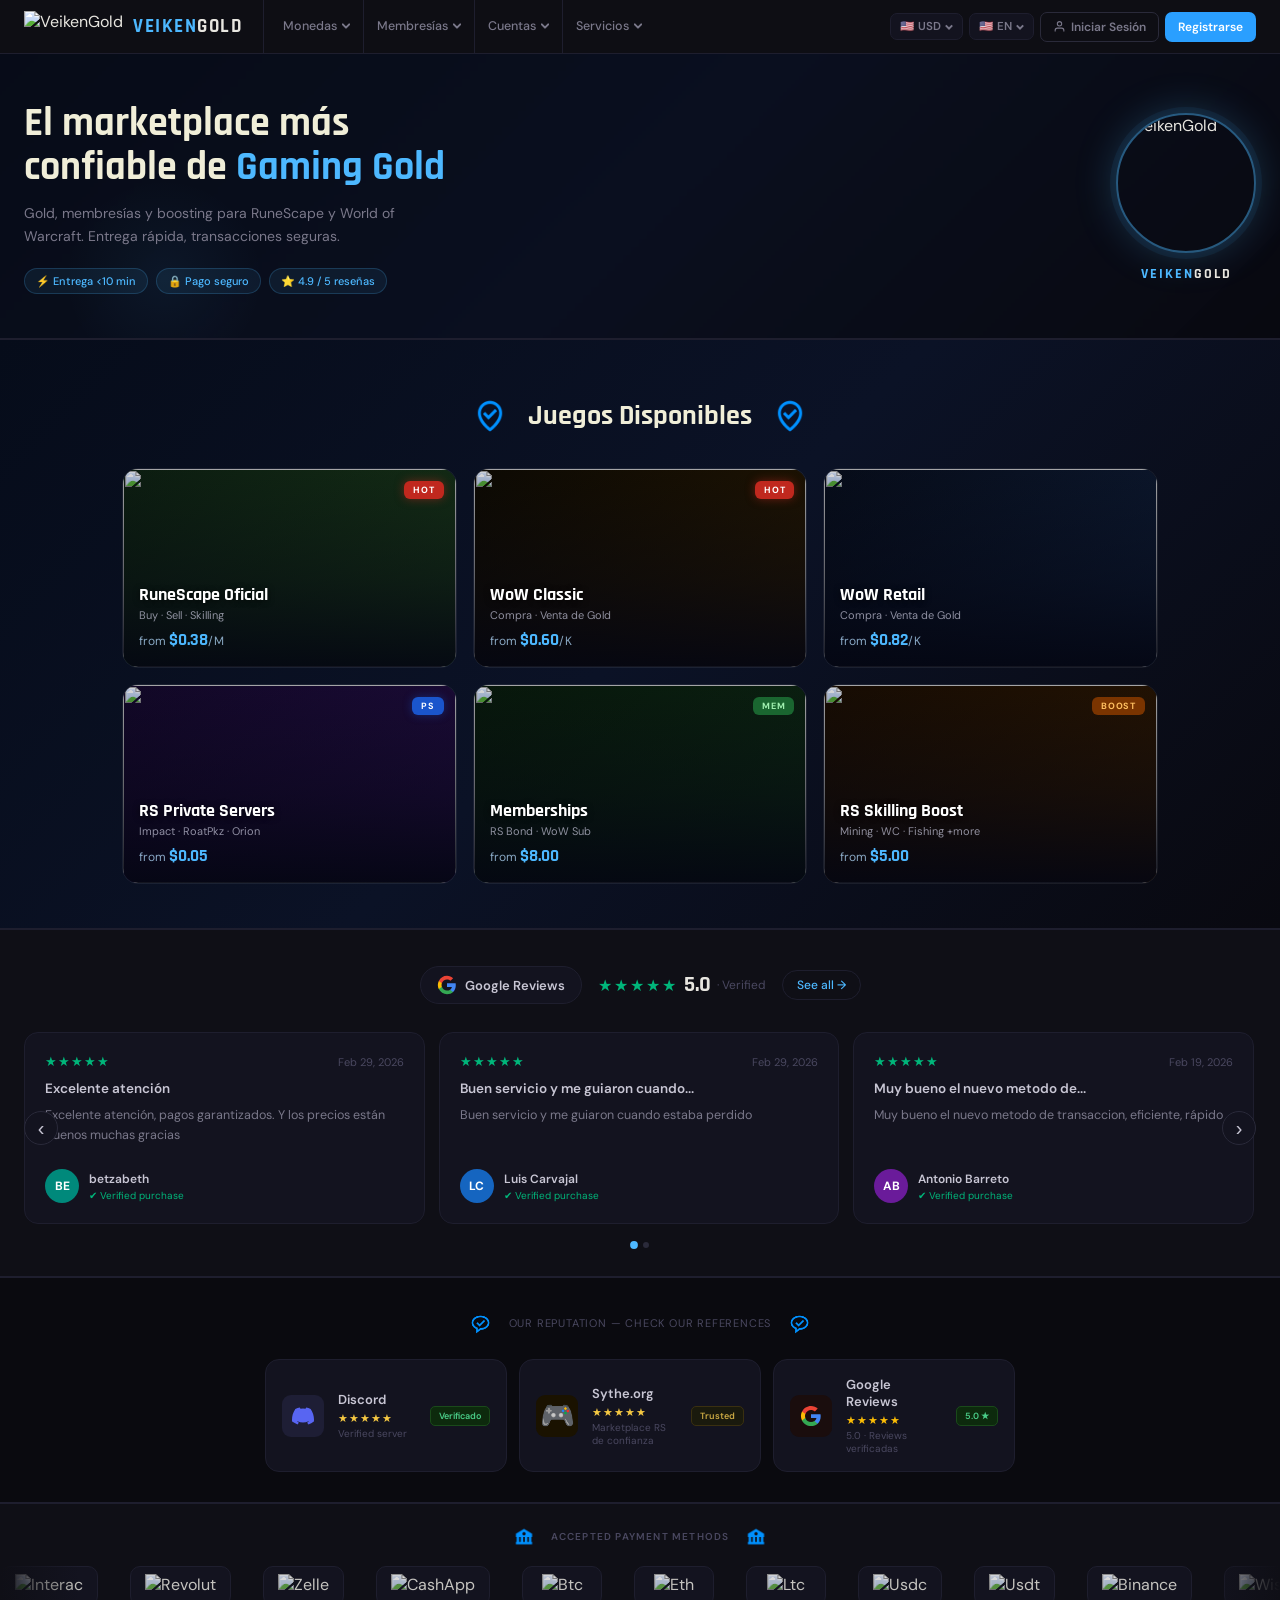
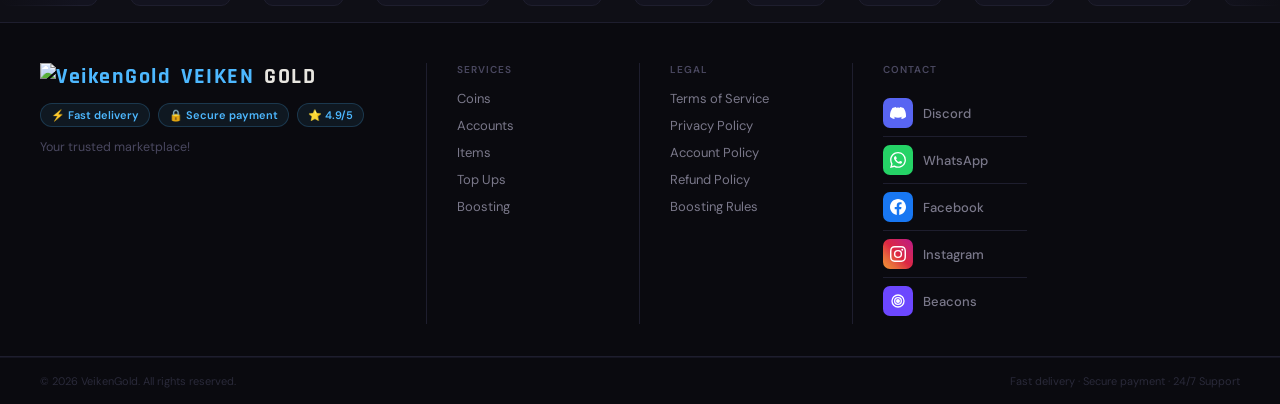
==== commit f2372f5f: "Update index.html" ====
--- a/index.html
+++ b/index.html
@@ -6,8 +6,8 @@
   <title>VeikenGold — Gaming Currency</title>
   <link href="https://fonts.googleapis.com/css2?family=Rajdhani:wght@500;600;700&family=DM+Sans:ital,wght@0,300;0,400;0,500;0,600;1,400&display=swap" rel="stylesheet" />
   <link rel="stylesheet" href="styles.css">
-  <link rel="icon" type="image/x-icon" href="data:image/x-icon;base64,...">
-  <link rel="shortcut icon" type="image/x-icon" href="data:image/x-icon;base64,...">
+  <link rel="icon" type="image/x-icon" href="/favicon.ico">
+  <link rel="shortcut icon" type="image/x-icon" href="/favicon.ico">
 </head>
 <body>
 
@@ -18,51 +18,55 @@
     </div>
     <div class="nav-items">
       <div class="nav-item">
-        <button class="nav-btn" onclick="toggleDrop('drop-monedas',this)">Monedas <svg viewBox="0 0 10 6"><polyline points="1,1 5,5 9,1"/></svg></button>
+        <button class="nav-btn" onclick="toggleDrop('drop-monedas',this)" data-i18n="nav_coins">Monedas <svg viewBox="0 0 10 6" width="10" height="10" fill="none" stroke="currentColor" stroke-width="2.5" stroke-linecap="round" stroke-linejoin="round"><polyline points="1,1 5,5 9,1"/></svg></button>
         <div class="dropdown" id="drop-monedas">
-          <div class="dropdown-header">Gold oficial</div>
-          <button class="dropdown-item" onclick="go('rs')"><span class="dropdown-icon nav-game-icon"><img src="https://s13.gifyu.com/images/bqKCm.webp" alt="RuneScape" /></span><span>RuneScape Oficial<span class="dropdown-sub">RS3 · OSRS</span></span></button>
-          <button class="dropdown-item" onclick="go('wow-classic')"><span class="dropdown-icon nav-game-icon"><img src="https://s13.gifyu.com/images/bqKFp.webp" alt="WoW Classic" /></span><span>WoW Classic<span class="dropdown-sub">Era · SoD · Hardcore</span></span></button>
-          <button class="dropdown-item" onclick="go('wow-retail')"><span class="dropdown-icon nav-game-icon"><img src="https://s13.gifyu.com/images/bqKFp.webp" alt="WoW Retail" /></span><span>WoW Retail<span class="dropdown-sub">The War Within</span></span></button>
+          <div class="dropdown-header" data-i18n="dd_gold_oficial">Gold oficial</div>
+          <button class="dropdown-item" onclick="go('rs')"><span class="dropdown-icon nav-game-icon"><img src="https://s13.gifyu.com/images/bqKCm.webp" alt="RuneScape" /></span><span>RuneScape Oficial<span class="dropdown-sub" data-i18n="dd_rs_sub">RS3 · OSRS</span></span></button>
+          <button class="dropdown-item" onclick="go('wow-classic')"><span class="dropdown-icon nav-game-icon"><img src="https://s13.gifyu.com/images/bqKFp.webp" alt="WoW Classic" /></span><span>WoW Classic<span class="dropdown-sub" data-i18n="dd_wow_classic_sub">Era · SoD · Hardcore</span></span></button>
+          <button class="dropdown-item" onclick="go('wow-retail')"><span class="dropdown-icon nav-game-icon"><img src="https://s13.gifyu.com/images/bqKFp.webp" alt="WoW Retail" /></span><span>WoW Retail<span class="dropdown-sub" data-i18n="dd_wow_retail_sub">The War Within</span></span></button>
           <div class="dropdown-divider"></div>
           <div class="has-sub">
-            <div class="dropdown-item" style="color:var(--text2)"><span class="dropdown-icon">🔓</span><span>Servidores Privados RS<span class="dropdown-sub">Impact · RoatPkz · Orion · SpawnPK</span></span><span class="dropdown-arrow">›</span></div>
+            <div class="dropdown-item" style="color:var(--text2);cursor:pointer;" onclick="showView('priv');closeAll()">
+              <span class="dropdown-icon">🔓</span>
+              <span data-i18n="dd_ps_rs">RS Private Servers<span class="dropdown-sub" data-i18n="dd_ps_list">Impact · RoatPkz · Orion · SpawnPK</span></span>
+              <span class="dropdown-arrow">›</span>
+            </div>
             <div class="submenu">
-              <div class="submenu-header">Elige tu servidor</div>
-              <button class="submenu-item" onclick="goPS('impact')"><span class="sub-icon nav-game-icon"><img src="https://s13.gifyu.com/images/bqKUM.webp" alt="Impact" /></span><span>Impact<span class="dropdown-sub">Unidad: 1B</span></span><span class="sub-price">$0.10/B</span></button>
-              <button class="submenu-item" onclick="goPS('roatpkz')"><span class="sub-icon nav-game-icon"><img src="https://s13.gifyu.com/images/bqKUE.webp" alt="RoatPkz" /></span><span>RoatPkz<span class="dropdown-sub">Unidad: 1M</span></span><span class="sub-price">$0.05/M</span></button>
-              <button class="submenu-item" onclick="goPS('orion')"><span class="sub-icon nav-game-icon"><img src="https://s13.gifyu.com/images/bqKFk.webp" alt="Orion" /></span><span>Orion<span class="dropdown-sub">Unidad: 1B</span></span><span class="sub-price">$0.08/B</span></button>
-              <button class="submenu-item" onclick="goPS('spawmpk')"><span class="sub-icon nav-game-icon"><img src="https://s13.gifyu.com/images/bqKUD.webp" alt="SpawnPK" /></span><span>SpawnPK<span class="dropdown-sub">Unidad: 1T</span></span><span class="sub-price">$0.20/T</span></button>
+              <div class="submenu-header" data-i18n="dd_pick_server">Elige tu servidor</div>
+              <button class="submenu-item" onclick="goPS('impact')"><span class="sub-icon nav-game-icon"><img src="https://s13.gifyu.com/images/bqKUM.webp" alt="Impact" /></span><span>Impact<span class="dropdown-sub">Unit: 1B</span></span><span class="sub-price">$0.10/B</span></button>
+              <button class="submenu-item" onclick="goPS('roatpkz')"><span class="sub-icon nav-game-icon"><img src="https://s13.gifyu.com/images/bqKUE.webp" alt="RoatPkz" /></span><span>RoatPkz<span class="dropdown-sub">Unit: 1M</span></span><span class="sub-price">$0.05/M</span></button>
+              <button class="submenu-item" onclick="goPS('orion')"><span class="sub-icon nav-game-icon"><img src="https://s13.gifyu.com/images/bqKFk.webp" alt="Orion" /></span><span>Orion<span class="dropdown-sub">Unit: 1B</span></span><span class="sub-price">$0.08/B</span></button>
+              <button class="submenu-item" onclick="goPS('spawmpk')"><span class="sub-icon nav-game-icon"><img src="https://s13.gifyu.com/images/bqKUD.webp" alt="SpawnPK" /></span><span>SpawnPK<span class="dropdown-sub">Unit: 1T</span></span><span class="sub-price">$0.20/T</span></button>
             </div>
           </div>
         </div>
       </div>
       <div class="nav-item">
-        <button class="nav-btn" onclick="toggleDrop('drop-mem',this)">Membresías <svg viewBox="0 0 10 6"><polyline points="1,1 5,5 9,1"/></svg></button>
+        <button class="nav-btn" onclick="toggleDrop('drop-mem',this)" data-i18n="nav_mem">Membresías <svg viewBox="0 0 10 6" width="10" height="10" fill="none" stroke="currentColor" stroke-width="2.5" stroke-linecap="round" stroke-linejoin="round"><polyline points="1,1 5,5 9,1"/></svg></button>
         <div class="dropdown" id="drop-mem">
-          <div class="dropdown-header">Suscripciones y Bonds</div>
-          <button class="dropdown-item" onclick="go('mem')" style="gap:12px;"><span class="dropdown-icon nav-game-icon"><img src="https://s13.gifyu.com/images/bqKFH.webp" alt="RS Bond" /></span><span>RS Bond<span class="dropdown-sub">14 días · desde $8.00</span></span></button>
-          <button class="dropdown-item" onclick="go('mem')" style="gap:12px;"><span class="dropdown-icon nav-game-icon"><img src="https://s13.gifyu.com/images/bqKFp.webp" alt="WoW Suscripción" /></span><span>WoW Suscripción<span class="dropdown-sub">30 días · desde $12.00</span></span></button>
+          <div class="dropdown-header" data-i18n="dd_subs">Suscripciones y Bonds</div>
+          <button class="dropdown-item" onclick="go('mem')" style="gap:12px;"><span class="dropdown-icon nav-game-icon"><img src="https://s13.gifyu.com/images/bqKFH.webp" alt="RS Bond" /></span><span>RS Bond<span class="dropdown-sub" data-i18n="dd_bond_sub">14 días · desde $8.00</span></span></button>
+          <button class="dropdown-item" onclick="go('mem')" style="gap:12px;"><span class="dropdown-icon nav-game-icon"><img src="https://s13.gifyu.com/images/bqKFp.webp" alt="WoW Suscripción" /></span><span>WoW Suscripción<span class="dropdown-sub" data-i18n="dd_wow_sub_sub">30 días · desde $12.00</span></span></button>
         </div>
       </div>
       <div class="nav-item">
-        <button class="nav-btn" onclick="toggleDrop('drop-cuentas',this)">Cuentas <svg viewBox="0 0 10 6"><polyline points="1,1 5,5 9,1"/></svg></button>
+        <button class="nav-btn" onclick="toggleDrop('drop-cuentas',this)" data-i18n="nav_accounts">Cuentas <svg viewBox="0 0 10 6" width="10" height="10" fill="none" stroke="currentColor" stroke-width="2.5" stroke-linecap="round" stroke-linejoin="round"><polyline points="1,1 5,5 9,1"/></svg></button>
         <div class="dropdown" id="drop-cuentas">
-          <div class="dropdown-header">Cuentas de juego</div>
+          <div class="dropdown-header" data-i18n="dd_game_accounts">Cuentas de juego</div>
           <button class="dropdown-item" onclick="go('osrs-accounts');closeAll()">
             <span class="dropdown-icon nav-game-icon"><img src="https://s13.gifyu.com/images/bqKCm.webp" alt="OSRS" /></span>
-            <span>OSRS Accounts<span class="dropdown-sub">Pures · Mains · Skillers · +más</span></span>
+            <span>OSRS Accounts<span class="dropdown-sub" data-i18n="dd_osrs_sub">Pures · Mains · Skillers · +más</span></span>
           </button>
           <!-- PRÓXIMAMENTE: agrega más juegos aquí con el mismo formato -->
         </div>
       </div>
       <div class="nav-item">
-        <button class="nav-btn" onclick="toggleDrop('drop-svc',this)">Servicios <svg viewBox="0 0 10 6"><polyline points="1,1 5,5 9,1"/></svg></button>
+        <button class="nav-btn" onclick="toggleDrop('drop-svc',this)" data-i18n="nav_svc">Servicios <svg viewBox="0 0 10 6" width="10" height="10" fill="none" stroke="currentColor" stroke-width="2.5" stroke-linecap="round" stroke-linejoin="round"><polyline points="1,1 5,5 9,1"/></svg></button>
         <div class="dropdown" id="drop-svc">
-          <div class="dropdown-header">RS Services</div>
+          <div class="dropdown-header" data-i18n="dd_rs_svc">RS Services</div>
           <button class="dropdown-item" onclick="go('boost');closeAll()">
             <span class="dropdown-icon" style="font-size:16px;">⚡</span>
-            <span>Calculadora de Servicios<span class="dropdown-sub">Skilling · PvM · Minigames · +más</span></span>
+            <span data-i18n="dd_calc">Calculadora de Servicios<span class="dropdown-sub" data-i18n="dd_calc_sub">Skilling · PvM · Minigames · +más</span></span>
           </button>
         </div>
       </div>
@@ -92,14 +96,14 @@
       <!-- Language Selector -->
       <div class="nav-tool" id="lang-wrap">
         <button class="nav-tool-btn" onclick="togglePanel('lang-panel',this)" id="lang-btn">
-          <span id="lang-flag">🇪🇸</span>
-          <span id="lang-code">ES</span>
+          <span id="lang-flag">🇺🇸</span>
+          <span id="lang-code">EN</span>
           <svg viewBox="0 0 10 6" width="8" height="8" fill="none" stroke="currentColor" stroke-width="2.5"><polyline points="1,1 5,5 9,1"/></svg>
         </button>
         <div class="nav-panel" id="lang-panel">
           <div class="nav-panel-title">Idioma</div>
-          <button class="nav-panel-item active" onclick="setLang('es')">🇪🇸 Español</button>
-          <button class="nav-panel-item" onclick="setLang('en')">🇺🇸 English</button>
+          <button class="nav-panel-item" onclick="setLang('es')">🇪🇸 Español</button>
+          <button class="nav-panel-item active" onclick="setLang('en')">🇺🇸 English</button>
         </div>
       </div>
 
@@ -121,8 +125,8 @@
 
   <div class="mobile-menu" id="mobile-menu">
     <div class="mobile-section">
-      <div class="mobile-section-title">Monedas</div>
-      <button class="mobile-item" onclick="go('rs');closeMobile()"><span class="mobile-item-icon" style="width:32px;height:32px;overflow:hidden;display:flex;align-items:center;justify-content:center;flex-shrink:0;background:transparent;border-radius:6px;"><span style="font-size:28px">🎮</span></span><span>RuneScape Oficial<span class="mobile-item-sub">RS3 · OSRS · Compra y venta</span></span></button>
+      <div class="mobile-section-title">Coins</div>
+      <button class="mobile-item" onclick="go('rs');closeMobile()"><span class="mobile-item-icon" style="width:32px;height:32px;overflow:hidden;display:flex;align-items:center;justify-content:center;flex-shrink:0;background:transparent;border-radius:6px;"><span style="font-size:28px">🎮</span></span><span>RuneScape Oficial<span class="mobile-item-sub">RS3 · OSRS · Buy &amp; sell</span></span></button>
       <button class="mobile-item" onclick="go('wow-classic');closeMobile()"><span class="mobile-item-icon" style="width:32px;height:32px;overflow:hidden;display:flex;align-items:center;justify-content:center;flex-shrink:0;background:#0a0a0f;border-radius:6px;"><span style="font-size:28px">🎮</span></span><span>WoW Classic<span class="mobile-item-sub">Era · SoD · Hardcore</span></span></button>
       <button class="mobile-item" onclick="go('wow-retail');closeMobile()"><span class="mobile-item-icon" style="width:32px;height:32px;overflow:hidden;display:flex;align-items:center;justify-content:center;flex-shrink:0;background:#0a0a0f;border-radius:6px;"><span style="font-size:28px">🎮</span></span><span>WoW Retail<span class="mobile-item-sub">The War Within</span></span></button>
     </div>
@@ -134,7 +138,7 @@
       <button class="mobile-item" onclick="goPS('spawmpk');closeMobile()"><span class="mobile-item-icon" style="width:32px;height:32px;overflow:hidden;display:flex;align-items:center;justify-content:center;flex-shrink:0;background:transparent;border-radius:6px;"><span style="font-size:28px">🔰</span></span><span>SpawnPK<span class="mobile-item-sub">$0.20/T</span></span></button>
     </div>
     <div class="mobile-section">
-      <div class="mobile-section-title">Cuentas</div>
+      <div class="mobile-section-title">Accounts</div>
       <button class="mobile-item" onclick="go('osrs-accounts');closeMobile()">
         <span class="mobile-item-icon" style="width:32px;height:32px;overflow:hidden;display:flex;align-items:center;justify-content:center;flex-shrink:0;background:#0a0a0f;border-radius:6px;">
           <img src="https://s13.gifyu.com/images/bqKCm.webp" style="width:100%;height:100%;object-fit:cover;" />
@@ -145,7 +149,7 @@
     <div class="mobile-section">
       <div class="mobile-section-title">Membresías y Servicios</div>
       <button class="mobile-item" onclick="go('mem');closeMobile()" style="gap:14px;"><span class="mobile-item-icon" style="width:32px;height:32px;overflow:hidden;display:flex;align-items:center;justify-content:center;flex-shrink:0;"><span style="font-size:28px">🎮</span></span><span>Membresías<span class="mobile-item-sub">RS Bond · WoW Sub</span></span></button>
-      <button class="mobile-item" onclick="go('boost');closeMobile()"><span class="mobile-item-icon">⚡</span><span>RS Skilling Boost<span class="mobile-item-sub">Mining · WC · Fishing · más</span></span></button>
+      <button class="mobile-item" onclick="go('boost');closeMobile()"><span class="mobile-item-icon">⚡</span><span>RS Skilling Boost<span class="mobile-item-sub">Mining · WC · Fishing · more</span></span></button>
     </div>
   </div>
 
@@ -153,12 +157,12 @@
   <div class="view active" id="view-home">
     <div class="hero">
       <div class="hero-content">
-        <h1>El marketplace más<br>confiable de <em>Gaming Gold</em></h1>
-        <p>Gold, membresías y boosting para RuneScape y World of Warcraft. Entrega rápida, transacciones seguras.</p>
+        <h1 data-i18n="hero_h1" data-i18n-html>El marketplace más<br>confiable de <em>Gaming Gold</em></h1>
+        <p data-i18n="hero_p">Gold, membresías y boosting para RuneScape y World of Warcraft. Entrega rápida, transacciones seguras.</p>
         <div class="hero-badges">
-          <span class="hero-badge">⚡ Entrega &lt;10 min</span>
-          <span class="hero-badge">🔒 Pago seguro</span>
-          <span class="hero-badge">⭐ 4.9 / 5 reseñas</span>
+          <span class="hero-badge" data-i18n="badge_delivery">⚡ Entrega &lt;10 min</span>
+          <span class="hero-badge" data-i18n="badge_secure">🔒 Pago seguro</span>
+          <span class="hero-badge" data-i18n="badge_reviews">⭐ 4.9 / 5 reseñas</span>
         </div>
       </div>
       <div class="hero-logo-wrap">
@@ -175,7 +179,7 @@
       <div style="text-align:center; padding: 0 0 24px 0;">
         <div class="sec-title" style="font-size:28px;display:flex;align-items:center;justify-content:center;gap:10px;">
           <img src="[data-uri]" alt="" style="height:2em;width:auto;object-fit:contain;" />
-          Juegos Disponibles
+          <span data-i18n="games_title">Juegos Disponibles</span>
           <img src="[data-uri]" alt="" style="height:2em;width:auto;object-fit:contain;" />
         </div>
       </div>
@@ -191,8 +195,8 @@
           <span class="gcard-badge gcard-badge--hot">HOT</span>
           <div class="gcard-content">
             <div class="gcard-name">RuneScape Oficial</div>
-            <div class="gcard-sub">Compra · Venta · Skilling</div>
-            <div class="gcard-price">desde <strong>$0.38</strong>/M</div>
+            <div class="gcard-sub">Buy · Sell · Skilling</div>
+            <div class="gcard-price">from <strong>$0.38</strong>/M</div>
           </div>
           <div class="gcard-shine"></div>
         </div>
@@ -207,7 +211,7 @@
           <div class="gcard-content">
             <div class="gcard-name">WoW Classic</div>
             <div class="gcard-sub">Compra · Venta de Gold</div>
-            <div class="gcard-price">desde <strong>$0.60</strong>/K</div>
+            <div class="gcard-price">from <strong>$0.60</strong>/K</div>
           </div>
           <div class="gcard-shine"></div>
         </div>
@@ -221,7 +225,7 @@
           <div class="gcard-content">
             <div class="gcard-name">WoW Retail</div>
             <div class="gcard-sub">Compra · Venta de Gold</div>
-            <div class="gcard-price">desde <strong>$0.82</strong>/K</div>
+            <div class="gcard-price">from <strong>$0.82</strong>/K</div>
           </div>
           <div class="gcard-shine"></div>
         </div>
@@ -236,7 +240,7 @@
           <div class="gcard-content">
             <div class="gcard-name">RS Private Servers</div>
             <div class="gcard-sub">Impact · RoatPkz · Orion</div>
-            <div class="gcard-price">desde <strong>$0.05</strong></div>
+            <div class="gcard-price">from <strong>$0.05</strong></div>
           </div>
           <div class="gcard-shine"></div>
         </div>
@@ -249,9 +253,9 @@
           <div class="gcard-overlay"></div>
           <span class="gcard-badge gcard-badge--mem">MEM</span>
           <div class="gcard-content">
-            <div class="gcard-name">Membresías</div>
+            <div class="gcard-name">Memberships</div>
             <div class="gcard-sub">RS Bond · WoW Sub</div>
-            <div class="gcard-price">desde <strong>$8.00</strong></div>
+            <div class="gcard-price">from <strong>$8.00</strong></div>
           </div>
           <div class="gcard-shine"></div>
         </div>
@@ -265,8 +269,8 @@
           <span class="gcard-badge gcard-badge--boost">BOOST</span>
           <div class="gcard-content">
             <div class="gcard-name">RS Skilling Boost</div>
-            <div class="gcard-sub">Mining · WC · Fishing +más</div>
-            <div class="gcard-price">desde <strong>$5.00</strong></div>
+            <div class="gcard-sub">Mining · WC · Fishing +more</div>
+            <div class="gcard-price">from <strong>$5.00</strong></div>
           </div>
           <div class="gcard-shine"></div>
         </div>
@@ -277,79 +281,74 @@
 
   <!-- RS -->
   <div class="view" id="view-rs">
-    <div class="svc-header"><div class="svc-icon">⚔️</div><div><div class="svc-title">RuneScape Oficial</div><div class="svc-desc">Compra y venta de gold · RS3 y OSRS</div></div><button class="back-btn" onclick="showView('home')">← Volver</button></div>
-    <div class="tabs"><button class="tab active" onclick="switchTab('rs','buy')">🛒 Comprar Gold</button><button class="tab" onclick="switchTab('rs','sell')">💰 Vender Gold</button></div>
+    <div class="svc-header"><div class="svc-icon">⚔️</div><div><div class="svc-title">RuneScape Oficial</div><div class="svc-desc" data-i18n="rs_desc">Compra y venta de gold · RS3 y OSRS</div></div></div>
     <div class="calc-area">
+      <button class="back-btn" onclick="showView('home')" data-i18n="back_btn">← Volver</button>
       <div id="rs-buy">
         <div class="calc-card">
-          <div class="calc-title">🛒 ¿Cuánto gold quieres comprar?</div>
-          <div class="calc-row">
-            <div class="calc-label">Cantidad de Gold</div>
+          <div class="inner-tabs">
+            <button class="inner-tab active" onclick="switchTab('rs','buy')" data-i18n="tab_buy">🛒 Comprar Gold</button>
+            <button class="inner-tab" onclick="switchTab('rs','sell')" data-i18n="tab_sell">💰 Vender Gold</button>
+          </div>
+          <div class="calc-title" data-i18n="rs_buy_title">🛒 ¿Cuánto gold quieres comprar?</div>
+          <div class="calc-row">
+            <div class="calc-label" data-i18n="gold_qty">Cantidad de Gold</div>
             <div class="calc-input-wrap">
-              <input class="calc-input" type="number" id="rs-buy-qty" value="100" min="1" max="5000" oninput="calcRS('buy');syncSlider('rs-buy-qty','rs-buy-slider',1,2000)" />
+              <input class="calc-input" type="number" id="rs-buy-qty" value="100" min="1" max="5000" oninput="calcRS('buy')" />
               <div class="calc-unit">Millones (M)</div>
             </div>
-            <input class="calc-slider" type="range" id="rs-buy-slider" min="1" max="2000" value="100" step="1" oninput="syncInput(this,'rs-buy-qty');calcRS('buy')" />
-            <div class="quick-btns">
-              <button class="quick-btn" onclick="setVal('rs-buy-qty','rs-buy-slider',100);calcRS('buy')">100M</button>
-              <button class="quick-btn" onclick="setVal('rs-buy-qty','rs-buy-slider',500);calcRS('buy')">500M</button>
-              <button class="quick-btn" onclick="setVal('rs-buy-qty','rs-buy-slider',1000);calcRS('buy')">1B</button>
-              <button class="quick-btn" onclick="setVal('rs-buy-qty','rs-buy-slider',2000);calcRS('buy')">2B</button>
-            </div>
-          </div>
-          <div class="calc-row">
-            <div class="calc-label">Método de entrega</div>
+          </div>
+          <div class="calc-row">
+            <div class="calc-label" data-i18n="delivery_method">Método de entrega</div>
             <div class="delivery-grid">
-              <button class="delivery-btn active" id="rs-buy-del-trade" onclick="selectDelivery('rs-buy','trade')"><span class="delivery-btn-icon">🤝</span><span class="delivery-btn-label">Trade</span><span class="delivery-btn-desc">GE o mundo acordado</span></button>
-              <button class="delivery-btn" id="rs-buy-del-wilderness" onclick="selectDelivery('rs-buy','wilderness')"><span class="delivery-btn-icon">💀</span><span class="delivery-btn-label">Wilderness</span><span class="delivery-btn-desc">Drop en zona PvP</span></button>
-              <button class="delivery-btn" id="rs-buy-del-tipjar" onclick="selectDelivery('rs-buy','tipjar')"><span class="delivery-btn-icon">🏺</span><span class="delivery-btn-label">Tip Jar</span><span class="delivery-btn-desc">Vía clan/dungeon</span></button>
+              <button class="delivery-btn active" id="rs-buy-del-trade" onclick="selectDelivery('rs-buy','trade')"><span class="delivery-btn-icon">🤝</span><span class="delivery-btn-label">Trade</span><span class="delivery-btn-desc" data-i18n="del_trade_desc">GE o mundo acordado</span></button>
+              <button class="delivery-btn" id="rs-buy-del-wilderness" onclick="selectDelivery('rs-buy','wilderness')"><span class="delivery-btn-icon">💀</span><span class="delivery-btn-label">Wilderness</span><span class="delivery-btn-desc" data-i18n="del_wild_desc">Drop en zona PvP</span></button>
+              <button class="delivery-btn" id="rs-buy-del-tipjar" onclick="selectDelivery('rs-buy','tipjar')"><span class="delivery-btn-icon">🏺</span><span class="delivery-btn-label">Tip Jar</span><span class="delivery-btn-desc" data-i18n="del_tip_desc">Vía clan/dungeon</span></button>
             </div>
           </div>
           <hr class="divider"/>
           <div class="result-box">
-            <div class="result-row"><span class="result-label">Precio por millón</span><span class="result-value">$0.38</span></div>
-            <div class="result-row"><span class="result-label">Cantidad</span><span class="result-value" id="rs-buy-qty-show">100M</span></div>
-            <div class="result-row"><span class="result-label">Descuento</span><span class="result-value" id="rs-buy-disc" style="color:var(--green)">—</span></div>
-            <div class="result-row-delivery"><span class="result-label">Entrega vía</span><span class="delivery-badge" id="rs-buy-del-show">🤝 Trade</span></div>
-            <div class="result-total"><span class="result-total-label">Total a pagar</span><span class="result-total-value" id="rs-buy-total">$38.00</span></div>
-          </div>
-          <button class="order-btn" onclick="openModal()">Hacer Pedido →</button>
-          <div class="note">⚡ Entrega en menos de 10 minutos · Pago seguro</div>
+            <div class="result-row"><span class="result-label" data-i18n="price_per_m">Price per million</span><span class="result-value" id="rs-buy-rate">$0.38</span></div>
+            <div class="result-row"><span class="result-label" data-i18n="quantity_lbl">Cantidad</span><span class="result-value" id="rs-buy-qty-show">100M</span></div>
+            <div class="result-row"><span class="result-label" data-i18n="discount_lbl">Descuento</span><span class="result-value" id="rs-buy-disc" style="color:var(--green)">—</span></div>
+            <div class="result-row-delivery"><span class="result-label" data-i18n="delivery_via">Entrega vía</span><span class="delivery-badge" id="rs-buy-del-show">🤝 Trade</span></div>
+            <div class="result-total"><span class="result-total-label" data-i18n="total_pay">Total a pagar</span><span class="result-total-value" id="rs-buy-total">$38.00</span></div>
+          </div>
+          <button class="order-btn" onclick="openModal()" data-i18n="order_btn">Hacer Pedido →</button>
+          <div class="note" data-i18n="note_delivery">⚡ Entrega en menos de 10 minutos · Pago seguro</div>
         </div>
       </div>
       <div id="rs-sell" style="display:none">
         <div class="calc-card">
-          <div class="calc-title">💰 ¿Cuánto gold quieres vender?</div>
-          <div class="calc-row">
-            <div class="calc-label">Cantidad de Gold</div>
+          <div class="inner-tabs">
+            <button class="inner-tab" onclick="switchTab('rs','buy')" data-i18n="tab_buy">🛒 Comprar Gold</button>
+            <button class="inner-tab active" onclick="switchTab('rs','sell')" data-i18n="tab_sell">💰 Vender Gold</button>
+          </div>
+          <div class="calc-title" data-i18n="rs_sell_title">💰 ¿Cuánto gold quieres vender?</div>
+          <div class="calc-row">
+            <div class="calc-label" data-i18n="gold_qty">Cantidad de Gold</div>
             <div class="calc-input-wrap">
-              <input class="calc-input" type="number" id="rs-sell-qty" value="100" min="1" max="5000" oninput="calcRS('sell');syncSlider('rs-sell-qty','rs-sell-slider',1,2000)" />
+              <input class="calc-input" type="number" id="rs-sell-qty" value="100" min="1" max="5000" oninput="calcRS('sell')" />
               <div class="calc-unit">Millones (M)</div>
             </div>
-            <input class="calc-slider" type="range" id="rs-sell-slider" min="1" max="2000" value="100" step="1" oninput="syncInput(this,'rs-sell-qty');calcRS('sell')" />
-            <div class="quick-btns">
-              <button class="quick-btn" onclick="setVal('rs-sell-qty','rs-sell-slider',100);calcRS('sell')">100M</button>
-              <button class="quick-btn" onclick="setVal('rs-sell-qty','rs-sell-slider',500);calcRS('sell')">500M</button>
-              <button class="quick-btn" onclick="setVal('rs-sell-qty','rs-sell-slider',1000);calcRS('sell')">1B</button>
-            </div>
-          </div>
-          <div class="calc-row">
-            <div class="calc-label">Método de entrega</div>
+          </div>
+          <div class="calc-row">
+            <div class="calc-label" data-i18n="delivery_method">Método de entrega</div>
             <div class="delivery-grid">
-              <button class="delivery-btn active" id="rs-sell-del-trade" onclick="selectDelivery('rs-sell','trade')"><span class="delivery-btn-icon">🤝</span><span class="delivery-btn-label">Trade</span><span class="delivery-btn-desc">GE o mundo acordado</span></button>
-              <button class="delivery-btn" id="rs-sell-del-wilderness" onclick="selectDelivery('rs-sell','wilderness')"><span class="delivery-btn-icon">💀</span><span class="delivery-btn-label">Wilderness</span><span class="delivery-btn-desc">Drop en zona PvP</span></button>
-              <button class="delivery-btn" id="rs-sell-del-tipjar" onclick="selectDelivery('rs-sell','tipjar')"><span class="delivery-btn-icon">🏺</span><span class="delivery-btn-label">Tip Jar</span><span class="delivery-btn-desc">Vía clan/dungeon</span></button>
+              <button class="delivery-btn active" id="rs-sell-del-trade" onclick="selectDelivery('rs-sell','trade')"><span class="delivery-btn-icon">🤝</span><span class="delivery-btn-label">Trade</span><span class="delivery-btn-desc" data-i18n="del_trade_desc">GE o mundo acordado</span></button>
+              <button class="delivery-btn" id="rs-sell-del-wilderness" onclick="selectDelivery('rs-sell','wilderness')"><span class="delivery-btn-icon">💀</span><span class="delivery-btn-label">Wilderness</span><span class="delivery-btn-desc" data-i18n="del_wild_desc">Drop en zona PvP</span></button>
+              <button class="delivery-btn" id="rs-sell-del-tipjar" onclick="selectDelivery('rs-sell','tipjar')"><span class="delivery-btn-icon">🏺</span><span class="delivery-btn-label">Tip Jar</span><span class="delivery-btn-desc" data-i18n="del_tip_desc">Vía clan/dungeon</span></button>
             </div>
           </div>
           <hr class="divider"/>
           <div class="result-box">
-            <div class="result-row"><span class="result-label">Precio que pagamos por millón</span><span class="result-value">$0.30</span></div>
-            <div class="result-row"><span class="result-label">Cantidad</span><span class="result-value" id="rs-sell-qty-show">100M</span></div>
-            <div class="result-row-delivery"><span class="result-label">Entrega vía</span><span class="delivery-badge" id="rs-sell-del-show">🤝 Trade</span></div>
-            <div class="result-total"><span class="result-total-label">Recibirás</span><span class="result-total-value" id="rs-sell-total">$30.00</span></div>
-          </div>
-          <button class="order-btn order-btn-green" onclick="openModal()">Vender Ahora →</button>
-          <div class="note">💸 Pago inmediato · PayPal · Crypto</div>
+            <div class="result-row"><span class="result-label" data-i18n="price_we_pay">Price we pay per million</span><span class="result-value" id="rs-sell-rate">$0.30</span></div>
+            <div class="result-row"><span class="result-label" data-i18n="quantity_lbl">Cantidad</span><span class="result-value" id="rs-sell-qty-show">100M</span></div>
+            <div class="result-row-delivery"><span class="result-label" data-i18n="delivery_via">Entrega vía</span><span class="delivery-badge" id="rs-sell-del-show">🤝 Trade</span></div>
+            <div class="result-total"><span class="result-total-label" data-i18n="you_receive">Recibirás</span><span class="result-total-value" id="rs-sell-total">$30.00</span></div>
+          </div>
+          <button class="order-btn order-btn-green" onclick="openModal()" data-i18n="sell_btn">Vender Ahora →</button>
+          <div class="note" data-i18n="note_sell">💸 Pago inmediato · PayPal · Crypto</div>
         </div>
       </div>
     </div>
@@ -357,79 +356,74 @@
 
   <!-- WoW CLASSIC -->
   <div class="view" id="view-wow-classic">
-    <div class="svc-header"><div class="svc-icon">🏰</div><div><div class="svc-title">WoW Classic</div><div class="svc-desc">Compra y venta de gold · Era · SoD · Hardcore</div></div><button class="back-btn" onclick="showView('home')">← Volver</button></div>
-    <div class="tabs"><button class="tab active" onclick="switchTab('wowc','buy')">🛒 Comprar Gold</button><button class="tab" onclick="switchTab('wowc','sell')">💰 Vender Gold</button></div>
+    <div class="svc-header"><div class="svc-icon">🏰</div><div><div class="svc-title">WoW Classic</div><div class="svc-desc" data-i18n="wowc_desc">Compra y venta de gold · Era · SoD · Hardcore</div></div></div>
     <div class="calc-area">
+      <button class="back-btn" onclick="showView('home')" data-i18n="back_btn">← Volver</button>
       <div id="wowc-buy">
         <div class="calc-card">
-          <div class="calc-title">🏰 ¿Cuánto gold WoW Classic quieres comprar?</div>
-          <div class="calc-row">
-            <div class="calc-label">Cantidad de Gold</div>
+          <div class="inner-tabs">
+            <button class="inner-tab active" onclick="switchTab('wowc','buy')" data-i18n="tab_buy">🛒 Comprar Gold</button>
+            <button class="inner-tab" onclick="switchTab('wowc','sell')" data-i18n="tab_sell">💰 Vender Gold</button>
+          </div>
+          <div class="calc-title" data-i18n="wowc_buy_title">🏰 ¿Cuánto gold WoW Classic quieres comprar?</div>
+          <div class="calc-row">
+            <div class="calc-label" data-i18n="gold_qty">Cantidad de Gold</div>
             <div class="calc-input-wrap">
-              <input class="calc-input" type="number" id="wowc-buy-qty" value="10" min="1" oninput="calcWowSimple('wowc','buy',0.60);syncSlider('wowc-buy-qty','wowc-buy-slider',1,500)" />
+              <input class="calc-input" type="number" id="wowc-buy-qty" value="10" min="1" oninput="calcWowSimple('wowc','buy',0.60)" />
               <div class="calc-unit">Miles (K)</div>
             </div>
-            <input class="calc-slider" type="range" id="wowc-buy-slider" min="1" max="500" value="10" step="1" oninput="syncInput(this,'wowc-buy-qty');calcWowSimple('wowc','buy',0.60)" />
-            <div class="quick-btns">
-              <button class="quick-btn" onclick="setVal('wowc-buy-qty','wowc-buy-slider',10);calcWowSimple('wowc','buy',0.60)">10K</button>
-              <button class="quick-btn" onclick="setVal('wowc-buy-qty','wowc-buy-slider',50);calcWowSimple('wowc','buy',0.60)">50K</button>
-              <button class="quick-btn" onclick="setVal('wowc-buy-qty','wowc-buy-slider',100);calcWowSimple('wowc','buy',0.60)">100K</button>
-              <button class="quick-btn" onclick="setVal('wowc-buy-qty','wowc-buy-slider',500);calcWowSimple('wowc','buy',0.60)">500K</button>
-            </div>
-          </div>
-          <div class="calc-row">
-            <div class="calc-label">Método de entrega</div>
+          </div>
+          <div class="calc-row">
+            <div class="calc-label" data-i18n="delivery_method">Método de entrega</div>
             <div class="delivery-grid">
-              <button class="delivery-btn active" id="wowc-buy-del-mail" onclick="selectDelivery('wowc-buy','mail')"><span class="delivery-btn-icon">📬</span><span class="delivery-btn-label">Mail</span><span class="delivery-btn-desc">Correo en juego</span></button>
-              <button class="delivery-btn" id="wowc-buy-del-trade" onclick="selectDelivery('wowc-buy','trade')"><span class="delivery-btn-icon">🤝</span><span class="delivery-btn-label">Trade</span><span class="delivery-btn-desc">Intercambio directo</span></button>
-              <button class="delivery-btn" id="wowc-buy-del-guild" onclick="selectDelivery('wowc-buy','guild')"><span class="delivery-btn-icon">🛡️</span><span class="delivery-btn-label">Guild</span><span class="delivery-btn-desc">Banco de guild</span></button>
+              <button class="delivery-btn active" id="wowc-buy-del-mail" onclick="selectDelivery('wowc-buy','mail')"><span class="delivery-btn-icon">📬</span><span class="delivery-btn-label">Mail</span><span class="delivery-btn-desc" data-i18n="del_mail_desc">Correo en juego</span></button>
+              <button class="delivery-btn" id="wowc-buy-del-trade" onclick="selectDelivery('wowc-buy','trade')"><span class="delivery-btn-icon">🤝</span><span class="delivery-btn-label">Trade</span><span class="delivery-btn-desc" data-i18n="del_trade2_desc">Intercambio directo</span></button>
+              <button class="delivery-btn" id="wowc-buy-del-guild" onclick="selectDelivery('wowc-buy','guild')"><span class="delivery-btn-icon">🛡️</span><span class="delivery-btn-label">Guild</span><span class="delivery-btn-desc" data-i18n="del_guild_desc">Banco de guild</span></button>
             </div>
           </div>
           <hr class="divider"/>
           <div class="result-box">
-            <div class="result-row"><span class="result-label">Precio por 1K</span><span class="result-value">$0.60</span></div>
-            <div class="result-row"><span class="result-label">Cantidad</span><span class="result-value" id="wowc-buy-qty-show">10K</span></div>
-            <div class="result-row"><span class="result-label">Descuento</span><span class="result-value" id="wowc-buy-disc" style="color:var(--green)">—</span></div>
-            <div class="result-row-delivery"><span class="result-label">Entrega vía</span><span class="delivery-badge" id="wowc-buy-del-show">📬 Mail</span></div>
-            <div class="result-total"><span class="result-total-label">Total a pagar</span><span class="result-total-value" id="wowc-buy-total">$6.00</span></div>
-          </div>
-          <button class="order-btn" onclick="openModal()">Hacer Pedido →</button>
-          <div class="note">⚡ Entrega en menos de 15 minutos · Pago seguro</div>
+            <div class="result-row"><span class="result-label">Price per 1K</span><span class="result-value" id="wowc-buy-rate">$0.60</span></div>
+            <div class="result-row"><span class="result-label" data-i18n="quantity_lbl">Cantidad</span><span class="result-value" id="wowc-buy-qty-show">10K</span></div>
+            <div class="result-row"><span class="result-label" data-i18n="discount_lbl">Descuento</span><span class="result-value" id="wowc-buy-disc" style="color:var(--green)">—</span></div>
+            <div class="result-row-delivery"><span class="result-label" data-i18n="delivery_via">Entrega vía</span><span class="delivery-badge" id="wowc-buy-del-show">📬 Mail</span></div>
+            <div class="result-total"><span class="result-total-label" data-i18n="total_pay">Total a pagar</span><span class="result-total-value" id="wowc-buy-total">$6.00</span></div>
+          </div>
+          <button class="order-btn" onclick="openModal()" data-i18n="order_btn">Hacer Pedido →</button>
+          <div class="note">⚡ Delivery in less than 15 minutes · Secure payment</div>
         </div>
       </div>
       <div id="wowc-sell" style="display:none">
         <div class="calc-card">
+          <div class="inner-tabs">
+            <button class="inner-tab" onclick="switchTab('wowc','buy')" data-i18n="tab_buy">🛒 Comprar Gold</button>
+            <button class="inner-tab active" onclick="switchTab('wowc','sell')" data-i18n="tab_sell">💰 Vender Gold</button>
+          </div>
           <div class="calc-title">💰 ¿Cuánto gold WoW Classic quieres vender?</div>
           <div class="calc-row">
-            <div class="calc-label">Cantidad de Gold</div>
+            <div class="calc-label" data-i18n="gold_qty">Cantidad de Gold</div>
             <div class="calc-input-wrap">
-              <input class="calc-input" type="number" id="wowc-sell-qty" value="10" min="1" oninput="calcWowSimple('wowc','sell',0.48);syncSlider('wowc-sell-qty','wowc-sell-slider',1,500)" />
+              <input class="calc-input" type="number" id="wowc-sell-qty" value="10" min="1" oninput="calcWowSimple('wowc','sell',0.48)" />
               <div class="calc-unit">Miles (K)</div>
             </div>
-            <input class="calc-slider" type="range" id="wowc-sell-slider" min="1" max="500" value="10" step="1" oninput="syncInput(this,'wowc-sell-qty');calcWowSimple('wowc','sell',0.48)" />
-            <div class="quick-btns">
-              <button class="quick-btn" onclick="setVal('wowc-sell-qty','wowc-sell-slider',10);calcWowSimple('wowc','sell',0.48)">10K</button>
-              <button class="quick-btn" onclick="setVal('wowc-sell-qty','wowc-sell-slider',50);calcWowSimple('wowc','sell',0.48)">50K</button>
-              <button class="quick-btn" onclick="setVal('wowc-sell-qty','wowc-sell-slider',100);calcWowSimple('wowc','sell',0.48)">100K</button>
-            </div>
-          </div>
-          <div class="calc-row">
-            <div class="calc-label">Método de entrega</div>
+          </div>
+          <div class="calc-row">
+            <div class="calc-label" data-i18n="delivery_method">Método de entrega</div>
             <div class="delivery-grid">
-              <button class="delivery-btn active" id="wowc-sell-del-mail" onclick="selectDelivery('wowc-sell','mail')"><span class="delivery-btn-icon">📬</span><span class="delivery-btn-label">Mail</span><span class="delivery-btn-desc">Correo en juego</span></button>
-              <button class="delivery-btn" id="wowc-sell-del-trade" onclick="selectDelivery('wowc-sell','trade')"><span class="delivery-btn-icon">🤝</span><span class="delivery-btn-label">Trade</span><span class="delivery-btn-desc">Intercambio directo</span></button>
-              <button class="delivery-btn" id="wowc-sell-del-guild" onclick="selectDelivery('wowc-sell','guild')"><span class="delivery-btn-icon">🛡️</span><span class="delivery-btn-label">Guild</span><span class="delivery-btn-desc">Banco de guild</span></button>
+              <button class="delivery-btn active" id="wowc-sell-del-mail" onclick="selectDelivery('wowc-sell','mail')"><span class="delivery-btn-icon">📬</span><span class="delivery-btn-label">Mail</span><span class="delivery-btn-desc" data-i18n="del_mail_desc">Correo en juego</span></button>
+              <button class="delivery-btn" id="wowc-sell-del-trade" onclick="selectDelivery('wowc-sell','trade')"><span class="delivery-btn-icon">🤝</span><span class="delivery-btn-label">Trade</span><span class="delivery-btn-desc" data-i18n="del_trade2_desc">Intercambio directo</span></button>
+              <button class="delivery-btn" id="wowc-sell-del-guild" onclick="selectDelivery('wowc-sell','guild')"><span class="delivery-btn-icon">🛡️</span><span class="delivery-btn-label">Guild</span><span class="delivery-btn-desc" data-i18n="del_guild_desc">Banco de guild</span></button>
             </div>
           </div>
           <hr class="divider"/>
           <div class="result-box">
-            <div class="result-row"><span class="result-label">Precio que pagamos por 1K</span><span class="result-value">$0.48</span></div>
-            <div class="result-row"><span class="result-label">Cantidad</span><span class="result-value" id="wowc-sell-qty-show">10K</span></div>
-            <div class="result-row-delivery"><span class="result-label">Entrega vía</span><span class="delivery-badge" id="wowc-sell-del-show">📬 Mail</span></div>
-            <div class="result-total"><span class="result-total-label">Recibirás</span><span class="result-total-value" id="wowc-sell-total">$4.80</span></div>
-          </div>
-          <button class="order-btn order-btn-green" onclick="openModal()">Vender Ahora →</button>
-          <div class="note">💸 Pago inmediato · PayPal · Crypto</div>
+            <div class="result-row"><span class="result-label">Price we pay per 1K</span><span class="result-value" id="wowc-sell-rate">$0.48</span></div>
+            <div class="result-row"><span class="result-label" data-i18n="quantity_lbl">Cantidad</span><span class="result-value" id="wowc-sell-qty-show">10K</span></div>
+            <div class="result-row-delivery"><span class="result-label" data-i18n="delivery_via">Entrega vía</span><span class="delivery-badge" id="wowc-sell-del-show">📬 Mail</span></div>
+            <div class="result-total"><span class="result-total-label" data-i18n="you_receive">Recibirás</span><span class="result-total-value" id="wowc-sell-total">$4.80</span></div>
+          </div>
+          <button class="order-btn order-btn-green" onclick="openModal()" data-i18n="sell_btn">Vender Ahora →</button>
+          <div class="note" data-i18n="note_sell">💸 Pago inmediato · PayPal · Crypto</div>
         </div>
       </div>
     </div>
@@ -437,79 +431,74 @@
 
   <!-- WoW RETAIL -->
   <div class="view" id="view-wow-retail">
-    <div class="svc-header"><div class="svc-icon">🌍</div><div><div class="svc-title">WoW Retail</div><div class="svc-desc">Compra y venta de gold · The War Within</div></div><button class="back-btn" onclick="showView('home')">← Volver</button></div>
-    <div class="tabs"><button class="tab active" onclick="switchTab('wowr','buy')">🛒 Comprar Gold</button><button class="tab" onclick="switchTab('wowr','sell')">💰 Vender Gold</button></div>
+    <div class="svc-header"><div class="svc-icon">🌍</div><div><div class="svc-title">WoW Retail</div><div class="svc-desc" data-i18n="wowr_desc">Compra y venta de gold · The War Within</div></div></div>
     <div class="calc-area">
+      <button class="back-btn" onclick="showView('home')" data-i18n="back_btn">← Volver</button>
       <div id="wowr-buy">
         <div class="calc-card">
-          <div class="calc-title">🌍 ¿Cuánto gold WoW Retail quieres comprar?</div>
-          <div class="calc-row">
-            <div class="calc-label">Cantidad de Gold</div>
+          <div class="inner-tabs">
+            <button class="inner-tab active" onclick="switchTab('wowr','buy')" data-i18n="tab_buy">🛒 Comprar Gold</button>
+            <button class="inner-tab" onclick="switchTab('wowr','sell')" data-i18n="tab_sell">💰 Vender Gold</button>
+          </div>
+          <div class="calc-title" data-i18n="wowr_buy_title">🌍 ¿Cuánto gold WoW Retail quieres comprar?</div>
+          <div class="calc-row">
+            <div class="calc-label" data-i18n="gold_qty">Cantidad de Gold</div>
             <div class="calc-input-wrap">
-              <input class="calc-input" type="number" id="wowr-buy-qty" value="10" min="1" oninput="calcWowSimple('wowr','buy',0.82);syncSlider('wowr-buy-qty','wowr-buy-slider',1,500)" />
+              <input class="calc-input" type="number" id="wowr-buy-qty" value="10" min="1" oninput="calcWowSimple('wowr','buy',0.82)" />
               <div class="calc-unit">Miles (K)</div>
             </div>
-            <input class="calc-slider" type="range" id="wowr-buy-slider" min="1" max="500" value="10" step="1" oninput="syncInput(this,'wowr-buy-qty');calcWowSimple('wowr','buy',0.82)" />
-            <div class="quick-btns">
-              <button class="quick-btn" onclick="setVal('wowr-buy-qty','wowr-buy-slider',10);calcWowSimple('wowr','buy',0.82)">10K</button>
-              <button class="quick-btn" onclick="setVal('wowr-buy-qty','wowr-buy-slider',50);calcWowSimple('wowr','buy',0.82)">50K</button>
-              <button class="quick-btn" onclick="setVal('wowr-buy-qty','wowr-buy-slider',100);calcWowSimple('wowr','buy',0.82)">100K</button>
-              <button class="quick-btn" onclick="setVal('wowr-buy-qty','wowr-buy-slider',500);calcWowSimple('wowr','buy',0.82)">500K</button>
-            </div>
-          </div>
-          <div class="calc-row">
-            <div class="calc-label">Método de entrega</div>
+          </div>
+          <div class="calc-row">
+            <div class="calc-label" data-i18n="delivery_method">Método de entrega</div>
             <div class="delivery-grid">
-              <button class="delivery-btn active" id="wowr-buy-del-mail" onclick="selectDelivery('wowr-buy','mail')"><span class="delivery-btn-icon">📬</span><span class="delivery-btn-label">Mail</span><span class="delivery-btn-desc">Correo en juego</span></button>
-              <button class="delivery-btn" id="wowr-buy-del-trade" onclick="selectDelivery('wowr-buy','trade')"><span class="delivery-btn-icon">🤝</span><span class="delivery-btn-label">Trade</span><span class="delivery-btn-desc">Intercambio directo</span></button>
-              <button class="delivery-btn" id="wowr-buy-del-guild" onclick="selectDelivery('wowr-buy','guild')"><span class="delivery-btn-icon">🛡️</span><span class="delivery-btn-label">Guild</span><span class="delivery-btn-desc">Banco de guild</span></button>
+              <button class="delivery-btn active" id="wowr-buy-del-mail" onclick="selectDelivery('wowr-buy','mail')"><span class="delivery-btn-icon">📬</span><span class="delivery-btn-label">Mail</span><span class="delivery-btn-desc" data-i18n="del_mail_desc">Correo en juego</span></button>
+              <button class="delivery-btn" id="wowr-buy-del-trade" onclick="selectDelivery('wowr-buy','trade')"><span class="delivery-btn-icon">🤝</span><span class="delivery-btn-label">Trade</span><span class="delivery-btn-desc" data-i18n="del_trade2_desc">Intercambio directo</span></button>
+              <button class="delivery-btn" id="wowr-buy-del-guild" onclick="selectDelivery('wowr-buy','guild')"><span class="delivery-btn-icon">🛡️</span><span class="delivery-btn-label">Guild</span><span class="delivery-btn-desc" data-i18n="del_guild_desc">Banco de guild</span></button>
             </div>
           </div>
           <hr class="divider"/>
           <div class="result-box">
-            <div class="result-row"><span class="result-label">Precio por 1K</span><span class="result-value">$0.82</span></div>
-            <div class="result-row"><span class="result-label">Cantidad</span><span class="result-value" id="wowr-buy-qty-show">10K</span></div>
-            <div class="result-row"><span class="result-label">Descuento</span><span class="result-value" id="wowr-buy-disc" style="color:var(--green)">—</span></div>
-            <div class="result-row-delivery"><span class="result-label">Entrega vía</span><span class="delivery-badge" id="wowr-buy-del-show">📬 Mail</span></div>
-            <div class="result-total"><span class="result-total-label">Total a pagar</span><span class="result-total-value" id="wowr-buy-total">$8.20</span></div>
-          </div>
-          <button class="order-btn" onclick="openModal()">Hacer Pedido →</button>
-          <div class="note">⚡ Entrega en menos de 15 minutos · Pago seguro</div>
+            <div class="result-row"><span class="result-label">Price per 1K</span><span class="result-value" id="wowr-buy-rate">$0.82</span></div>
+            <div class="result-row"><span class="result-label" data-i18n="quantity_lbl">Cantidad</span><span class="result-value" id="wowr-buy-qty-show">10K</span></div>
+            <div class="result-row"><span class="result-label" data-i18n="discount_lbl">Descuento</span><span class="result-value" id="wowr-buy-disc" style="color:var(--green)">—</span></div>
+            <div class="result-row-delivery"><span class="result-label" data-i18n="delivery_via">Entrega vía</span><span class="delivery-badge" id="wowr-buy-del-show">📬 Mail</span></div>
+            <div class="result-total"><span class="result-total-label" data-i18n="total_pay">Total a pagar</span><span class="result-total-value" id="wowr-buy-total">$8.20</span></div>
+          </div>
+          <button class="order-btn" onclick="openModal()" data-i18n="order_btn">Hacer Pedido →</button>
+          <div class="note">⚡ Delivery in less than 15 minutes · Secure payment</div>
         </div>
       </div>
       <div id="wowr-sell" style="display:none">
         <div class="calc-card">
+          <div class="inner-tabs">
+            <button class="inner-tab" onclick="switchTab('wowr','buy')" data-i18n="tab_buy">🛒 Comprar Gold</button>
+            <button class="inner-tab active" onclick="switchTab('wowr','sell')" data-i18n="tab_sell">💰 Vender Gold</button>
+          </div>
           <div class="calc-title">💰 ¿Cuánto gold WoW Retail quieres vender?</div>
           <div class="calc-row">
-            <div class="calc-label">Cantidad de Gold</div>
+            <div class="calc-label" data-i18n="gold_qty">Cantidad de Gold</div>
             <div class="calc-input-wrap">
-              <input class="calc-input" type="number" id="wowr-sell-qty" value="10" min="1" oninput="calcWowSimple('wowr','sell',0.65);syncSlider('wowr-sell-qty','wowr-sell-slider',1,500)" />
+              <input class="calc-input" type="number" id="wowr-sell-qty" value="10" min="1" oninput="calcWowSimple('wowr','sell',0.65)" />
               <div class="calc-unit">Miles (K)</div>
             </div>
-            <input class="calc-slider" type="range" id="wowr-sell-slider" min="1" max="500" value="10" step="1" oninput="syncInput(this,'wowr-sell-qty');calcWowSimple('wowr','sell',0.65)" />
-            <div class="quick-btns">
-              <button class="quick-btn" onclick="setVal('wowr-sell-qty','wowr-sell-slider',10);calcWowSimple('wowr','sell',0.65)">10K</button>
-              <button class="quick-btn" onclick="setVal('wowr-sell-qty','wowr-sell-slider',50);calcWowSimple('wowr','sell',0.65)">50K</button>
-              <button class="quick-btn" onclick="setVal('wowr-sell-qty','wowr-sell-slider',100);calcWowSimple('wowr','sell',0.65)">100K</button>
-            </div>
-          </div>
-          <div class="calc-row">
-            <div class="calc-label">Método de entrega</div>
+          </div>
+          <div class="calc-row">
+            <div class="calc-label" data-i18n="delivery_method">Método de entrega</div>
             <div class="delivery-grid">
-              <button class="delivery-btn active" id="wowr-sell-del-mail" onclick="selectDelivery('wowr-sell','mail')"><span class="delivery-btn-icon">📬</span><span class="delivery-btn-label">Mail</span><span class="delivery-btn-desc">Correo en juego</span></button>
-              <button class="delivery-btn" id="wowr-sell-del-trade" onclick="selectDelivery('wowr-sell','trade')"><span class="delivery-btn-icon">🤝</span><span class="delivery-btn-label">Trade</span><span class="delivery-btn-desc">Intercambio directo</span></button>
-              <button class="delivery-btn" id="wowr-sell-del-guild" onclick="selectDelivery('wowr-sell','guild')"><span class="delivery-btn-icon">🛡️</span><span class="delivery-btn-label">Guild</span><span class="delivery-btn-desc">Banco de guild</span></button>
+              <button class="delivery-btn active" id="wowr-sell-del-mail" onclick="selectDelivery('wowr-sell','mail')"><span class="delivery-btn-icon">📬</span><span class="delivery-btn-label">Mail</span><span class="delivery-btn-desc" data-i18n="del_mail_desc">Correo en juego</span></button>
+              <button class="delivery-btn" id="wowr-sell-del-trade" onclick="selectDelivery('wowr-sell','trade')"><span class="delivery-btn-icon">🤝</span><span class="delivery-btn-label">Trade</span><span class="delivery-btn-desc" data-i18n="del_trade2_desc">Intercambio directo</span></button>
+              <button class="delivery-btn" id="wowr-sell-del-guild" onclick="selectDelivery('wowr-sell','guild')"><span class="delivery-btn-icon">🛡️</span><span class="delivery-btn-label">Guild</span><span class="delivery-btn-desc" data-i18n="del_guild_desc">Banco de guild</span></button>
             </div>
           </div>
           <hr class="divider"/>
           <div class="result-box">
-            <div class="result-row"><span class="result-label">Precio que pagamos por 1K</span><span class="result-value">$0.65</span></div>
-            <div class="result-row"><span class="result-label">Cantidad</span><span class="result-value" id="wowr-sell-qty-show">10K</span></div>
-            <div class="result-row-delivery"><span class="result-label">Entrega vía</span><span class="delivery-badge" id="wowr-sell-del-show">📬 Mail</span></div>
-            <div class="result-total"><span class="result-total-label">Recibirás</span><span class="result-total-value" id="wowr-sell-total">$6.50</span></div>
-          </div>
-          <button class="order-btn order-btn-green" onclick="openModal()">Vender Ahora →</button>
-          <div class="note">💸 Pago inmediato · PayPal · Crypto</div>
+            <div class="result-row"><span class="result-label">Price we pay per 1K</span><span class="result-value" id="wowr-sell-rate">$0.65</span></div>
+            <div class="result-row"><span class="result-label" data-i18n="quantity_lbl">Cantidad</span><span class="result-value" id="wowr-sell-qty-show">10K</span></div>
+            <div class="result-row-delivery"><span class="result-label" data-i18n="delivery_via">Entrega vía</span><span class="delivery-badge" id="wowr-sell-del-show">📬 Mail</span></div>
+            <div class="result-total"><span class="result-total-label" data-i18n="you_receive">Recibirás</span><span class="result-total-value" id="wowr-sell-total">$6.50</span></div>
+          </div>
+          <button class="order-btn order-btn-green" onclick="openModal()" data-i18n="sell_btn">Vender Ahora →</button>
+          <div class="note" data-i18n="note_sell">💸 Pago inmediato · PayPal · Crypto</div>
         </div>
       </div>
     </div>
@@ -517,34 +506,33 @@
 
   <!-- PRIVATE SERVERS -->
   <div class="view" id="view-priv">
-    <div class="svc-header"><div class="svc-icon">🔓</div><div><div class="svc-title" id="ps-title">RS Private Server</div><div class="svc-desc" id="ps-desc">Selecciona un servidor</div></div><button class="back-btn" onclick="showView('home')">← Volver</button></div>
-    <div class="tabs"><button class="tab active" onclick="switchTab('priv','buy')">🛒 Comprar Gold</button></div>
+    <div class="svc-header"><div class="svc-icon">🔓</div><div><div class="svc-title" id="ps-title">RS Private Server</div><div class="svc-desc" id="ps-desc">Select a server</div></div></div>
     <div class="calc-area">
+      <button class="back-btn" onclick="showView('home')" data-i18n="back_btn">← Volver</button>
       <div id="priv-buy">
         <div class="calc-card">
-          <div class="calc-title">🔓 Selecciona el servidor</div>
-          <div class="calc-row">
-            <div class="calc-label">Servidor</div>
-            <div class="server-grid">
-              <div class="server-btn active" id="ps-impact" onclick="selectPS('impact')"><span style="font-size:28px">🎮</span><div class="server-name-lbl">Impact</div><div class="server-unit">Unidad: 1B</div><div class="server-price-lbl">$0.10/B</div></div>
-              <div class="server-btn" id="ps-roatpkz" onclick="selectPS('roatpkz')"><span style="font-size:28px">🎮</span><div class="server-name-lbl">RoatPkz</div><div class="server-unit">Unidad: 1M</div><div class="server-price-lbl">$0.05/M</div></div>
-              <div class="server-btn" id="ps-orion" onclick="selectPS('orion')"><span style="font-size:28px">🎮</span><div class="server-name-lbl">Orion</div><div class="server-unit">Unidad: 1B</div><div class="server-price-lbl">$0.08/B</div></div>
-              <div class="server-btn" id="ps-spawmpk" onclick="selectPS('spawmpk')"><span style="font-size:28px">🎮</span><div class="server-name-lbl">SpawnPK</div><div class="server-unit">Unidad: 1T</div><div class="server-price-lbl">$0.20/T</div></div>
-            </div>
-          </div>
-          <div class="calc-row">
-            <div class="calc-label">Cantidad</div>
+          <div class="calc-title">🔓 Select server</div>
+          <div class="calc-row">
+            <div class="calc-label">Server</div>
+            <div class="server-grid" id="ps-server-grid">
+              <div class="server-btn" style="opacity:0.4;pointer-events:none">
+                <span style="font-size:28px">⏳</span>
+                <div class="server-name-lbl">Loading...</div>
+              </div>
+            </div>
+          </div>
+          <div class="calc-row">
+            <div class="calc-label" data-i18n="quantity_lbl">Cantidad</div>
             <div class="calc-input-wrap">
-              <input class="calc-input" type="number" id="priv-buy-qty" value="10" min="1" oninput="calcPriv('buy');syncSlider('priv-buy-qty','priv-buy-slider',1,500)" />
+              <input class="calc-input" type="number" id="priv-buy-qty" value="10" min="1" oninput="calcPriv('buy')" />
               <div class="calc-unit" id="priv-buy-unit">Billones (B)</div>
             </div>
-            <input class="calc-slider" type="range" id="priv-buy-slider" min="1" max="500" value="10" step="1" oninput="syncInput(this,'priv-buy-qty');calcPriv('buy')" />
-          </div>
-          <div class="calc-row">
-            <div class="calc-label">Método de entrega</div>
+          </div>
+          <div class="calc-row">
+            <div class="calc-label" data-i18n="delivery_method">Método de entrega</div>
             <div class="delivery-grid">
               <button class="delivery-btn active" id="priv-buy-del-tradingspot" onclick="selectDelivery('priv-buy','tradingspot')"><span class="delivery-btn-icon">🏪</span><span class="delivery-btn-label">Trading Spot</span><span class="delivery-btn-desc">Zona de comercio</span></button>
-              <button class="delivery-btn" id="priv-buy-del-trade" onclick="selectDelivery('priv-buy','trade')"><span class="delivery-btn-icon">🤝</span><span class="delivery-btn-label">Trade</span><span class="delivery-btn-desc">Intercambio directo</span></button>
+              <button class="delivery-btn" id="priv-buy-del-trade" onclick="selectDelivery('priv-buy','trade')"><span class="delivery-btn-icon">🤝</span><span class="delivery-btn-label">Trade</span><span class="delivery-btn-desc" data-i18n="del_trade2_desc">Intercambio directo</span></button>
               <button class="delivery-btn" id="priv-buy-del-wilderness" onclick="selectDelivery('priv-buy','wilderness')"><span class="delivery-btn-icon">💀</span><span class="delivery-btn-label">Wilderness</span><span class="delivery-btn-desc">Drop en PvP</span></button>
               <button class="delivery-btn" id="priv-buy-del-dueling" onclick="selectDelivery('priv-buy','dueling')"><span class="delivery-btn-icon">⚔️</span><span class="delivery-btn-label">Dueling</span><span class="delivery-btn-desc">Stake/duelo</span></button>
               <button class="delivery-btn" id="priv-buy-del-fping" onclick="selectDelivery('priv-buy','fping')"><span class="delivery-btn-icon">🎰</span><span class="delivery-btn-label">Fping</span><span class="delivery-btn-desc">Flower Poker</span></button>
@@ -552,14 +540,14 @@
           </div>
           <hr class="divider"/>
           <div class="result-box">
-            <div class="result-row"><span class="result-label">Servidor</span><span class="result-value" id="priv-buy-server">Impact</span></div>
-            <div class="result-row"><span class="result-label">Precio por unidad</span><span class="result-value" id="priv-buy-rate">$0.10/B</span></div>
-            <div class="result-row"><span class="result-label">Cantidad</span><span class="result-value" id="priv-buy-qty-show">10B</span></div>
-            <div class="result-row-delivery"><span class="result-label">Entrega vía</span><span class="delivery-badge" id="priv-buy-del-show">🏪 Trading Spot</span></div>
-            <div class="result-total"><span class="result-total-label">Total a pagar</span><span class="result-total-value" id="priv-buy-total">$1.00</span></div>
-          </div>
-          <button class="order-btn" onclick="openModal()">Hacer Pedido →</button>
-          <div class="note">Indica servidor al contactar · Entrega rápida</div>
+            <div class="result-row"><span class="result-label">Server</span><span class="result-value" id="priv-buy-server">Impact</span></div>
+            <div class="result-row"><span class="result-label">Price per unit</span><span class="result-value" id="priv-buy-rate">$0.10/B</span></div>
+            <div class="result-row"><span class="result-label" data-i18n="quantity_lbl">Cantidad</span><span class="result-value" id="priv-buy-qty-show">10B</span></div>
+            <div class="result-row-delivery"><span class="result-label" data-i18n="delivery_via">Entrega vía</span><span class="delivery-badge" id="priv-buy-del-show">🏪 Trading Spot</span></div>
+            <div class="result-total"><span class="result-total-label" data-i18n="total_pay">Total a pagar</span><span class="result-total-value" id="priv-buy-total">$1.00</span></div>
+          </div>
+          <button class="order-btn" onclick="openModal()" data-i18n="order_btn">Hacer Pedido →</button>
+          <div class="note">Specify server when contacting · Fast delivery</div>
         </div>
       </div>
       
@@ -568,58 +556,145 @@
 
   <!-- MEMBERSHIPS -->
   <div class="view" id="view-mem">
-    <div class="svc-header"><div class="svc-icon">💳</div><div><div class="svc-title">Membresías</div><div class="svc-desc">RS Bond · WoW Suscripción</div></div><button class="back-btn" onclick="showView('home')">← Volver</button></div>
+    <div class="svc-header"><div class="svc-icon">⌛</div><div><div class="svc-title">Memberships</div><div class="svc-desc">RS Bond · WoW Game Time</div></div></div>
     <div class="calc-area">
-      <div style="max-width:640px;margin:0 auto">
-        <div class="mem-grid">
-          <div class="mem-card"><div style="width:100%;height:80px;display:flex;align-items:center;justify-content:center;margin-bottom:8px;"><span style="font-size:28px">🎮</span></div><div class="mem-game">RuneScape</div><div class="mem-name">⚔️ RS Bond</div><div class="mem-duration">14 días de membresía</div><div class="mem-price">$8.00</div><button class="mem-buy-btn" onclick="openModal()">Comprar Bond</button></div>
-          <div class="mem-card"><div style="width:100%;height:80px;display:flex;align-items:center;justify-content:center;margin-bottom:8px;"><span style="font-size:28px">🎮</span></div><div class="mem-game">RuneScape</div><div class="mem-name">⚔️ RS Bond x3</div><div class="mem-duration">42 días de membresía</div><div class="mem-price">$22.00</div><button class="mem-buy-btn" onclick="openModal()">Comprar Pack x3</button></div>
-          <div class="mem-card"><div style="width:100%;height:80px;display:flex;align-items:center;justify-content:center;margin-bottom:8px;border-radius:8px;overflow:hidden;"><span style="font-size:28px">🎮</span></div><div class="mem-game">World of Warcraft</div><div class="mem-name">🐉 WoW Sub — 1 mes</div><div class="mem-duration">30 días de acceso</div><div class="mem-price">$12.00</div><button class="mem-buy-btn" onclick="openModal()">Comprar Sub</button></div>
-          <div class="mem-card"><div style="width:100%;height:80px;display:flex;align-items:center;justify-content:center;margin-bottom:8px;border-radius:8px;overflow:hidden;"><span style="font-size:28px">🎮</span></div><div class="mem-game">World of Warcraft</div><div class="mem-name">🐉 WoW Sub — 3 meses</div><div class="mem-duration">90 días de acceso</div><div class="mem-price">$33.00</div><button class="mem-buy-btn" onclick="openModal()">Comprar Sub x3</button></div>
-        </div>
+      <button class="back-btn" onclick="showView('home')" data-i18n="back_btn">← Back</button>
+
+      <!-- Membership type selector -->
+      <div style="max-width:520px;margin:0 auto;">
+        <div class="inner-tabs" style="margin-bottom:22px;">
+          <button class="inner-tab active" id="mem-tab-bond"    onclick="selectMem('bond')">⚔️ RS Bond</button>
+          <button class="inner-tab"        id="mem-tab-wow2m"   onclick="selectMem('wow2m')">🐉 WoW Game Time</button>
+          <button class="inner-tab"        id="mem-tab-wow1m"   onclick="selectMem('wow1m')">🌍 WoW Game Time 1 Month</button>
+        </div>
+
+        <!-- RS Bond -->
+        <div id="mem-bond">
+          <div class="calc-card">
+            <div class="calc-title">⚔️ RS Bond — Membership</div>
+            <div class="calc-row">
+              <div class="calc-label">QUANTITY</div>
+              <div class="calc-input-wrap">
+                <input class="calc-input" type="number" id="mem-bond-qty" value="1" min="1" max="100"
+                  oninput="calcMem('bond')" />
+                <div class="calc-unit">Bond</div>
+              </div>
+            </div>
+            <hr class="divider"/>
+            <div class="result-box">
+              <div class="result-row"><span class="result-label">Price per Bond</span><span class="result-value" id="mem-bond-rate">$3.50</span></div>
+              <div class="result-row"><span class="result-label">Quantity</span><span class="result-value" id="mem-bond-qty-show">1 Bond</span></div>
+              <div class="result-row" style="color:var(--accent)"><span class="result-label">⏱ Membership time</span><span class="result-value" id="mem-bond-time">14 days</span></div>
+              <div class="result-total"><span class="result-total-label">Total to pay</span><span class="result-total-value" id="mem-bond-total">$3.50</span></div>
+            </div>
+            <button class="order-btn" onclick="openModal()">Place Order →</button>
+            <div class="note">⚡ Each Bond = 14 days of membership · Instant delivery</div>
+          </div>
+        </div>
+
+        <!-- WoW Game Time 2 months -->
+        <div id="mem-wow2m" style="display:none">
+          <div class="calc-card">
+            <div class="calc-title">🐉 WoW Game Time Code — 2 Months</div>
+            <div class="calc-row">
+              <div class="calc-label">QUANTITY</div>
+              <div class="calc-input-wrap">
+                <input class="calc-input" type="number" id="mem-wow2m-qty" value="1" min="1" max="100"
+                  oninput="calcMem('wow2m')" />
+                <div class="calc-unit">Code</div>
+              </div>
+            </div>
+            <hr class="divider"/>
+            <div class="result-box">
+              <div class="result-row"><span class="result-label">Price per Code</span><span class="result-value" id="mem-wow2m-rate">$22.00</span></div>
+              <div class="result-row"><span class="result-label">Quantity</span><span class="result-value" id="mem-wow2m-qty-show">1 Code</span></div>
+              <div class="result-row" style="color:var(--accent)"><span class="result-label">⏱ Game time</span><span class="result-value" id="mem-wow2m-time">2 months (60 days)</span></div>
+              <div class="result-total"><span class="result-total-label">Total to pay</span><span class="result-total-value" id="mem-wow2m-total">$22.00</span></div>
+            </div>
+            <button class="order-btn" onclick="openModal()">Place Order →</button>
+            <div class="note">⚡ Each code = 2 months of game time · Digital delivery</div>
+          </div>
+        </div>
+
+        <!-- WoW Sub 1 month -->
+        <div id="mem-wow1m" style="display:none">
+          <div class="calc-card">
+            <div class="calc-title">🌍 WoW Subscription — 1 Month</div>
+            <div class="calc-row">
+              <div class="calc-label">QUANTITY</div>
+              <div class="calc-input-wrap">
+                <input class="calc-input" type="number" id="mem-wow1m-qty" value="1" min="1" max="100"
+                  oninput="calcMem('wow1m')" />
+                <div class="calc-unit">Month</div>
+              </div>
+            </div>
+            <hr class="divider"/>
+            <div class="result-box">
+              <div class="result-row"><span class="result-label">Price per Month</span><span class="result-value" id="mem-wow1m-rate">$16.00</span></div>
+              <div class="result-row"><span class="result-label">Quantity</span><span class="result-value" id="mem-wow1m-qty-show">1 Month</span></div>
+              <div class="result-row" style="color:var(--accent)"><span class="result-label">⏱ Access time</span><span class="result-value" id="mem-wow1m-time">1 month (30 days)</span></div>
+              <div class="result-total"><span class="result-total-label">Total to pay</span><span class="result-total-value" id="mem-wow1m-total">$16.00</span></div>
+            </div>
+            <button class="order-btn" onclick="openModal()">Place Order →</button>
+            <div class="note">⚡ Each month = 30 days of access · Digital delivery</div>
+          </div>
+        </div>
+
       </div>
     </div>
   </div>
 
   <!-- BOOST -->
   <div class="view" id="view-boost">
-    <div class="svc-header"><div class="svc-icon">⚡</div><div><div class="svc-title">Calculadora de Servicios RS</div><div class="svc-desc">Selecciona el servicio y calcula tu presupuesto al instante</div></div><button class="back-btn" onclick="showView('home')">← Volver</button></div>
-    <div class="calc-area">
-      <div style="max-width:680px;margin:0 auto">
-        <div class="skill-grid">
-          <div class="skill-card" onclick="selectSkill(this,'Skilling',0.08)"><div class="skill-icon">⚒️</div><div class="skill-name">Skilling</div><div class="skill-range">Nivel 1–99</div><div class="skill-price">$0.08/lvl</div></div>
-          <div class="skill-card" onclick="selectSkill(this,'Quests',0.10)"><div class="skill-icon">📜</div><div class="skill-name">Quests</div><div class="skill-range">Por quest</div><div class="skill-price">$0.10/u</div></div>
-          <div class="skill-card" onclick="selectSkill(this,'Minigames',0.09)"><div class="skill-icon">🎯</div><div class="skill-name">Minigames</div><div class="skill-range">Por sesión</div><div class="skill-price">$0.09/u</div></div>
-          <div class="skill-card" onclick="selectSkill(this,'PvMing',0.15)"><div class="skill-icon">⚔️</div><div class="skill-name">PvMing</div><div class="skill-range">Por boss/hora</div><div class="skill-price">$0.15/u</div></div>
-          <div class="skill-card" onclick="selectSkill(this,'Achievement Diary',0.12)"><div class="skill-icon">📋</div><div class="skill-name">Achievement Diary</div><div class="skill-range">Por diary</div><div class="skill-price">$0.12/u</div></div>
-          <div class="skill-card" onclick="selectSkill(this,'Fire Cape',5.00)"><div class="skill-icon">🔥</div><div class="skill-name">Fire Cape</div><div class="skill-range">1 servicio</div><div class="skill-price">$5.00</div></div>
-          <div class="skill-card" onclick="selectSkill(this,'Infernal Cape',18.00)"><div class="skill-icon">🌋</div><div class="skill-name">Infernal Cape</div><div class="skill-range">1 servicio</div><div class="skill-price">$18.00</div></div>
-          <div class="skill-card" onclick="selectSkill(this,'Quiver',8.00)"><div class="skill-icon">🏹</div><div class="skill-name">Quiver</div><div class="skill-range">1 servicio</div><div class="skill-price">$8.00</div></div>
-          <div class="skill-card" onclick="selectSkill(this,'Combat Achievement',0.20)"><div class="skill-icon">🏆</div><div class="skill-name">Combat Achievement</div><div class="skill-range">Por tier</div><div class="skill-price">$0.20/u</div></div>
-          <div class="skill-card" onclick="selectSkill(this,'Gauntlets',6.00)"><div class="skill-icon">🧤</div><div class="skill-name">Gauntlets</div><div class="skill-range">1 servicio</div><div class="skill-price">$6.00</div></div>
-        </div>
-        <div class="calc-card" style="margin-top:22px">
-          <div class="calc-title">⚡ Cotización de Skilling</div>
-          <div style="font-size:12px;color:#5a5870;margin-bottom:18px" id="boost-skill-name">Selecciona una habilidad arriba</div>
-          <div class="lvl-row">
-            <div class="lvl-box calc-row">
-              <div class="calc-label">Nivel Actual</div>
-              <div class="calc-input-wrap"><input class="calc-input" type="number" id="boost-from" value="1" min="1" max="98" oninput="calcBoost()" /><div class="calc-unit">lvl</div></div>
-            </div>
-            <div class="lvl-box calc-row">
-              <div class="calc-label">Nivel Deseado</div>
-              <div class="calc-input-wrap"><input class="calc-input" type="number" id="boost-to" value="99" min="2" max="99" oninput="calcBoost()" /><div class="calc-unit">lvl</div></div>
-            </div>
-          </div>
-          <hr class="divider"/>
-          <div class="result-box">
-            <div class="result-row"><span class="result-label">Habilidad</span><span class="result-value" id="boost-res-skill">—</span></div>
-            <div class="result-row"><span class="result-label">Niveles a subir</span><span class="result-value" id="boost-res-lvls">—</span></div>
-            <div class="result-row"><span class="result-label">Precio por nivel</span><span class="result-value" id="boost-res-rate">—</span></div>
-            <div class="result-total"><span class="result-total-label">Total estimado</span><span class="result-total-value" id="boost-res-total" style="color:var(--gold)">—</span></div>
-          </div>
-          <button class="order-btn order-btn-gold" id="boost-order-btn" disabled onclick="openModal()">Selecciona una habilidad</button>
-          <div class="note">Tiempo estimado según habilidad · Cuenta segura garantizada</div>
+    <div class="svc-header">
+      <div class="svc-icon">⚡</div>
+      <div>
+        <div class="svc-title">OSRS Boosting Services</div>
+        <div class="svc-desc">Power Leveling · Questing · Diaries · PvM · Minigames · Combat Achievements</div>
+      </div>
+    </div>
+    <div class="boost-shell">
+      <button class="back-btn" onclick="showView('home')" style="margin-bottom:16px;">← Volver</button>
+      <div class="bsvc-tabs">
+        <button class="bsvc-tab active" onclick="switchBoostTab('skilling',this)">⚒️ Power Leveling</button>
+        <button class="bsvc-tab" onclick="switchBoostTab('questing',this)">📜 Questing</button>
+        <button class="bsvc-tab" onclick="switchBoostTab('diaries',this)">📋 Diaries</button>
+        <button class="bsvc-tab" onclick="switchBoostTab('pvm',this)">⚔️ PvM</button>
+        <button class="bsvc-tab" onclick="switchBoostTab('minigames',this)">🎯 Minigames</button>
+        <button class="bsvc-tab" onclick="switchBoostTab('ca',this)">🏆 Combat Achievements</button>
+      </div>
+      <div class="bsvc-bar">
+        <div class="bsvc-search-wrap">
+          <span class="bsvc-search-icon">🔍</span>
+          <input class="bsvc-search" id="boost-search" type="text" placeholder="Search..." oninput="renderBoostTable()" />
+        </div>
+        <div class="bsvc-filter-wrap" id="boost-filter-wrap"></div>
+      </div>
+      <div class="bsvc-table-wrap">
+        <table class="bsvc-table">
+          <thead>
+            <tr>
+              <th style="width:32px;"></th>
+              <th class="sortable" onclick="boostSort('name')">Service <span class="sort-arrow" id="sarr-name">↕</span></th>
+              <th class="sortable" onclick="boostSort('price')">Price <span class="sort-arrow" id="sarr-price">↕</span></th>
+              <th id="boost-col3-header">Details</th>
+              <th>Notes</th>
+            </tr>
+          </thead>
+          <tbody id="boost-table-body">
+            <tr><td colspan="5" style="text-align:center;padding:32px;color:var(--muted);">Loading prices from sheet...</td></tr>
+          </tbody>
+        </table>
+      </div>
+      <div class="bsvc-footer">
+        <div class="bsvc-footer-left">
+          <span id="boost-selected-count" style="color:var(--muted);font-size:13px;">0 services selected</span>
+          <button class="bsvc-clear-btn" onclick="clearBoostSelection()">Clear</button>
+        </div>
+        <div class="bsvc-footer-right">
+          <span class="bsvc-total-label">Total</span>
+          <span class="bsvc-total-val" id="boost-total-display">$0.00</span>
+          <button class="order-btn" style="padding:10px 24px;font-size:13px;" onclick="openModal()">Order Now →</button>
         </div>
       </div>
     </div>
@@ -631,15 +706,15 @@
       <div class="svc-icon"><img src="https://s13.gifyu.com/images/bqKCm.webp" style="width:44px;height:44px;object-fit:contain;border-radius:8px;" /></div>
       <div>
         <div class="svc-title">OSRS Accounts</div>
-        <div class="svc-desc">Cuentas verificadas · Entrega segura · Garantía incluida</div>
-      </div>
-      <button class="back-btn" onclick="showView('home')">← Volver</button>
+        <div class="svc-desc" data-i18n="osrs_desc">Cuentas verificadas · Entrega segura · Garantía incluida</div>
+      </div>
+      <button class="back-btn" onclick="showView('home')" data-i18n="back_btn">← Volver</button>
     </div>
 
     <!-- Filtro de tipo de cuenta -->
     <div style="padding: 24px 24px 0; max-width: 960px; margin: 0 auto;">
       <div class="acc-filter-bar">
-        <button class="acc-filter-btn active" onclick="filterAccs(this,'all')">Todos</button>
+        <button class="acc-filter-btn active" onclick="filterAccs(this,'all')" data-i18n="filter_all">Todos</button>
         <button class="acc-filter-btn" onclick="filterAccs(this,'pure')">Pures</button>
         <button class="acc-filter-btn" onclick="filterAccs(this,'main')">Mains</button>
         <button class="acc-filter-btn" onclick="filterAccs(this,'skiller')">Skillers</button>
@@ -783,7 +858,7 @@
 
         <!-- Aviso custom -->
         <div style="text-align:center;padding:28px 0 8px;">
-          <p style="font-size:12px;color:var(--muted);">¿Buscas una cuenta con stats específicos? <a onclick="window.open('https://discord.com/invite/x5Y6kDyxYD','_blank')" style="color:var(--accent);cursor:pointer;text-decoration:underline;">Contáctanos por Discord</a> y la conseguimos.</p>
+          <p style="font-size:12px;color:var(--muted);">Looking for an account with specific stats? <a onclick="window.open('https://discord.com/invite/x5Y6kDyxYD','_blank')" style="color:var(--accent);cursor:pointer;text-decoration:underline;">Contáctanos por Discord</a> and we'll get it.</p>
         </div>
       </div>
     </div>
@@ -794,13 +869,13 @@
     <div class="modal-overlay" onclick="closeModal(event)">
       <div class="modal-box" onclick="event.stopPropagation()">
         <div class="modal-icon">🎮</div>
-        <div class="modal-title">¡Pedido Recibido!</div>
-        <div class="modal-desc">Tu pedido ha sido registrado correctamente.<br>Contáctanos por Discord para completar la transacción. Respuesta inmediata garantizada.</div>
+        <div class="modal-title">Order Received!</div>
+        <div class="modal-desc">Your order has been registered.<br>Contact us on Discord to complete the transaction. Immediate response guaranteed.</div>
         <button class="modal-btn" onclick="window.open('https://discord.com/invite/x5Y6kDyxYD','_blank')">
           <svg width="20" height="20" viewBox="0 0 24 24" fill="white"><path d="M20.317 4.37a19.791 19.791 0 0 0-4.885-1.515.074.074 0 0 0-.079.037c-.21.375-.444.864-.608 1.25a18.27 18.27 0 0 0-5.487 0 12.64 12.64 0 0 0-.617-1.25.077.077 0 0 0-.079-.037A19.736 19.736 0 0 0 3.677 4.37a.07.07 0 0 0-.032.027C.533 9.046-.32 13.58.099 18.057a.082.082 0 0 0 .031.057 19.9 19.9 0 0 0 5.993 3.03.078.078 0 0 0 .084-.028c.462-.63.874-1.295 1.226-1.994a.076.076 0 0 0-.041-.106 13.107 13.107 0 0 1-1.872-.892.077.077 0 0 1-.008-.128 10.2 10.2 0 0 0 .372-.292.074.074 0 0 1 .077-.01c3.928 1.793 8.18 1.793 12.062 0a.074.074 0 0 1 .078.01c.12.098.246.198.373.292a.077.077 0 0 1-.006.127 12.299 12.299 0 0 1-1.873.892.077.077 0 0 0-.041.107c.36.698.772 1.362 1.225 1.993a.076.076 0 0 0 .084.028 19.839 19.839 0 0 0 6.002-3.03.077.077 0 0 0 .032-.054c.5-5.177-.838-9.674-3.549-13.66a.061.061 0 0 0-.031-.030z"/></svg>
           Ir a Discord
         </button>
-        <button class="modal-close" onclick="closeModal()">Cerrar</button>
+        <button class="modal-close" onclick="closeModal()">Close</button>
       </div>
     </div>
   </div>
@@ -817,9 +892,9 @@
       <div class="greview-score">
         <div class="greview-stars-row">★★★★★</div>
         <span class="greview-score-num" id="greview-score-num">5.0</span>
-        <span class="greview-score-sub" id="greview-score-total">· Verificadas</span>
-      </div>
-      <a href="https://g.page/r/CXVQJSelnVqlEAE/review" target="_blank" class="greview-all-btn">Ver todas →</a>
+        <span class="greview-score-sub" id="greview-score-total">· Verified</span>
+      </div>
+      <a href="https://g.page/r/CXVQJSelnVqlEAE/review" target="_blank" class="greview-all-btn">See all →</a>
     </div>
 
     <div class="greview-track-wrap">
@@ -934,9 +1009,9 @@
 
   <!-- REPUTACIÓN -->
   <div class="footer-reviews">
-    <div class="footer-reviews-title"><img src="[data-uri]" style="height:3em;width:auto;vertical-align:middle;margin-right:8px;object-fit:contain;" /> Nuestra Reputación — Verifica nuestras referencias <img src="[data-uri]" style="height:3em;width:auto;vertical-align:middle;margin-left:8px;object-fit:contain;" /></div>
+    <div class="footer-reviews-title"><img src="[data-uri]" style="height:3em;width:auto;vertical-align:middle;margin-right:8px;object-fit:contain;" /> Our Reputation — Check Our References <img src="[data-uri]" style="height:3em;width:auto;vertical-align:middle;margin-left:8px;object-fit:contain;" /></div>
     <div class="reviews-grid" style="justify-content:center;max-width:750px;margin:0 auto;">
-      <a class="review-card" href="https://discord.com/invite/x5Y6kDyxYD" target="_blank" rel="noopener" style="text-decoration:none"><div class="review-platform-icon" style="background:#1e1e35"><svg viewBox="0 0 24 24" width="22" height="22" fill="#5865f2"><path d="M20.317 4.37a19.791 19.791 0 0 0-4.885-1.515.074.074 0 0 0-.079.037c-.21.375-.444.864-.608 1.25a18.27 18.27 0 0 0-5.487 0 12.64 12.64 0 0 0-.617-1.25.077.077 0 0 0-.079-.037A19.736 19.736 0 0 0 3.677 4.37a.07.07 0 0 0-.032.027C.533 9.046-.32 13.58.099 18.057a.082.082 0 0 0 .031.057 19.9 19.9 0 0 0 5.993 3.03.078.078 0 0 0 .084-.028c.462-.63.874-1.295 1.226-1.994a.076.076 0 0 0-.041-.106 13.107 13.107 0 0 1-1.872-.892.077.077 0 0 1-.008-.128 10.2 10.2 0 0 0 .372-.292.074.074 0 0 1 .077-.01c3.928 1.793 8.18 1.793 12.062 0a.074.074 0 0 1 .078.01c.12.098.246.198.373.292a.077.077 0 0 1-.006.127 12.299 12.299 0 0 1-1.873.892.077.077 0 0 0-.041.107c.36.698.772 1.362 1.225 1.993a.076.076 0 0 0 .084.028 19.839 19.839 0 0 0 6.002-3.03.077.077 0 0 0 .032-.054c.5-5.177-.838-9.674-3.549-13.66a.061.061 0 0 0-.031-.030z"/></svg></div><div class="review-info"><div class="review-platform">Discord</div><div class="review-stars">★★★★★</div><div class="review-count">Servidor verificado</div></div><span class="review-badge badge-verified">Verificado</span></a>
+      <a class="review-card" href="https://discord.com/invite/x5Y6kDyxYD" target="_blank" rel="noopener" style="text-decoration:none"><div class="review-platform-icon" style="background:#1e1e35"><svg viewBox="0 0 24 24" width="22" height="22" fill="#5865f2"><path d="M20.317 4.37a19.791 19.791 0 0 0-4.885-1.515.074.074 0 0 0-.079.037c-.21.375-.444.864-.608 1.25a18.27 18.27 0 0 0-5.487 0 12.64 12.64 0 0 0-.617-1.25.077.077 0 0 0-.079-.037A19.736 19.736 0 0 0 3.677 4.37a.07.07 0 0 0-.032.027C.533 9.046-.32 13.58.099 18.057a.082.082 0 0 0 .031.057 19.9 19.9 0 0 0 5.993 3.03.078.078 0 0 0 .084-.028c.462-.63.874-1.295 1.226-1.994a.076.076 0 0 0-.041-.106 13.107 13.107 0 0 1-1.872-.892.077.077 0 0 1-.008-.128 10.2 10.2 0 0 0 .372-.292.074.074 0 0 1 .077-.01c3.928 1.793 8.18 1.793 12.062 0a.074.074 0 0 1 .078.01c.12.098.246.198.373.292a.077.077 0 0 1-.006.127 12.299 12.299 0 0 1-1.873.892.077.077 0 0 0-.041.107c.36.698.772 1.362 1.225 1.993a.076.076 0 0 0 .084.028 19.839 19.839 0 0 0 6.002-3.03.077.077 0 0 0 .032-.054c.5-5.177-.838-9.674-3.549-13.66a.061.061 0 0 0-.031-.030z"/></svg></div><div class="review-info"><div class="review-platform">Discord</div><div class="review-stars">★★★★★</div><div class="review-count">Verified server</div></div><span class="review-badge badge-verified">Verificado</span></a>
       <a class="review-card" href="https://www.sythe.org/threads/veikengold-services-vouch-thread" target="_blank" rel="noopener" style="text-decoration:none"><div class="review-platform-icon" style="background:#1a1200;overflow:hidden;padding:4px;"><span style="font-size:28px">🎮</span></div><div class="review-info"><div class="review-platform">Sythe.org</div><div class="review-stars">★★★★★</div><div class="review-count">Marketplace RS de confianza</div></div><span class="review-badge badge-trusted">Trusted</span></a>
       <a class="review-card" href="https://g.page/r/CXVQJSelnVqlEAE/review" target="_blank" rel="noopener" style="text-decoration:none"><div class="review-platform-icon" style="background:#1a0d0d"><svg viewBox="0 0 24 24" width="22" height="22"><path fill="#4285F4" d="M22.56 12.25c0-.78-.07-1.53-.2-2.25H12v4.26h5.92c-.26 1.37-1.04 2.53-2.21 3.31v2.77h3.57c2.08-1.92 3.28-4.74 3.28-8.09z"/><path fill="#34A853" d="M12 23c2.97 0 5.46-.98 7.28-2.66l-3.57-2.77c-.98.66-2.23 1.06-3.71 1.06-2.86 0-5.29-1.93-6.16-4.53H2.18v2.84C3.99 20.53 7.7 23 12 23z"/><path fill="#FBBC05" d="M5.84 14.09c-.22-.66-.35-1.36-.35-2.09s.13-1.43.35-2.09V7.07H2.18C1.43 8.55 1 10.22 1 12s.43 3.45 1.18 4.93l2.85-2.22.81-.62z"/><path fill="#EA4335" d="M12 5.38c1.62 0 3.06.56 4.21 1.64l3.15-3.15C17.45 2.09 14.97 1 12 1 7.7 1 3.99 3.47 2.18 7.07l3.66 2.84c.87-2.6 3.3-4.53 6.16-4.53z"/></svg></div><div class="review-info"><div class="review-platform">Google Reviews</div><div class="review-stars" style="color:#fbbc05">★★★★★</div><div class="review-count">5.0 · Reviews verificadas</div></div><span class="review-badge badge-verified">5.0 ★</span></a>
     </div>
@@ -944,7 +1019,7 @@
 
   <!-- MEDIOS DE PAGO -->
   <div class="pay-band">
-    <div class="pay-band-label"><img src="[data-uri]" style="height:3em;width:auto;vertical-align:middle;margin-right:8px;object-fit:contain;" /> Medios de pago aceptados <img src="[data-uri]" style="height:3em;width:auto;vertical-align:middle;margin-left:8px;object-fit:contain;" /></div>
+    <div class="pay-band-label"><img src="[data-uri]" style="height:3em;width:auto;vertical-align:middle;margin-right:8px;object-fit:contain;" /> <span data-i18n="pay_methods">Accepted payment methods</span> <img src="[data-uri]" style="height:3em;width:auto;vertical-align:middle;margin-left:8px;object-fit:contain;" /></div>
     <div class="pay-track-wrap">
       <!-- mascara izquierda / derecha -->
       <div class="pay-fade pay-fade-left"></div>
@@ -995,6 +1070,21 @@
         </div>
         <div class="pay-item">
           <img src="https://s13.gifyu.com/images/bqwYY.webp" alt="Venmo" />          <!-- 💙 Venmo -->
+        </div>
+        <div class="pay-item">
+          <img src="https://s13.gifyu.com/images/bqmnq.webp" alt="Chile" />         
+        </div>
+        <div class="pay-item">
+          <img src="https://s13.gifyu.com/images/bqmnv.webp" alt="Argentina" />        
+        </div>
+        <div class="pay-item">
+          <img src="https://s13.gifyu.com/images/bqmlB.webp" alt="Colombia" />         
+        </div>
+        <div class="pay-item">
+          <img src="https://s13.gifyu.com/images/bqmlP.webp" alt="Peru" />    
+        </div>
+        <div class="pay-item">
+          <img src="https://s13.gifyu.com/images/bqmlD.webp" alt="Venezuela" />          
         </div>
         
 
@@ -1013,7 +1103,11 @@
         <div class="pay-item pay-clone"><img src="https://s13.gifyu.com/images/bqwYY.webp"    alt="Venmo" /></div>
         <div class="pay-item pay-clone"><img src="https://s13.gifyu.com/images/bqwrF.webp"    alt="Revolut" /></div>
         <div class="pay-item pay-clone"><img src="https://s13.gifyu.com/images/bqwri.webp"    alt="Interac" /></div>
-
+        <div class="pay-item pay-clone"><img src="https://s13.gifyu.com/images/bqmnq.webp"    alt="Chile" /></div>
+        <div class="pay-item pay-clone"><img src="https://s13.gifyu.com/images/bqmnv.webp"    alt="Argentina" /></div>
+        <div class="pay-item pay-clone"><img src="https://s13.gifyu.com/images/bqmlB.webp"    alt="Colombia" /></div>
+        <div class="pay-item pay-clone"><img src="https://s13.gifyu.com/images/bqmlP.webp"    alt="Peru" /></div>
+        <div class="pay-item pay-clone"><img src="https://s13.gifyu.com/images/bqmlD.webp"    alt="Venezuela" /></div>
       </div>
     </div>
   </div>
@@ -1026,17 +1120,17 @@
         VEIKEN<span>GOLD</span>
       </div>
       <div style="display:flex; gap:8px; flex-wrap:wrap; margin: 12px 0 10px 0;">
-        <span style="display:flex;align-items:center;gap:5px;background:rgba(77,184,255,.08);border:1px solid rgba(77,184,255,.2);border-radius:20px;padding:4px 10px;font-size:11px;color:var(--accent);font-weight:600;">⚡ Entrega rápida</span>
-        <span style="display:flex;align-items:center;gap:5px;background:rgba(77,184,255,.08);border:1px solid rgba(77,184,255,.2);border-radius:20px;padding:4px 10px;font-size:11px;color:var(--accent);font-weight:600;">🔒 Pago seguro</span>
+        <span style="display:flex;align-items:center;gap:5px;background:rgba(77,184,255,.08);border:1px solid rgba(77,184,255,.2);border-radius:20px;padding:4px 10px;font-size:11px;color:var(--accent);font-weight:600;">⚡ Fast delivery</span>
+        <span style="display:flex;align-items:center;gap:5px;background:rgba(77,184,255,.08);border:1px solid rgba(77,184,255,.2);border-radius:20px;padding:4px 10px;font-size:11px;color:var(--accent);font-weight:600;">🔒 Secure payment</span>
         <span style="display:flex;align-items:center;gap:5px;background:rgba(77,184,255,.08);border:1px solid rgba(77,184,255,.2);border-radius:20px;padding:4px 10px;font-size:11px;color:var(--accent);font-weight:600;">⭐ 4.9/5</span>
       </div>
-      <p class="footer-brand-desc">Tu marketplace de confianza!</p>
+      <p class="footer-brand-desc" data-i18n="footer_desc">Your trusted marketplace!</p>
     </div>
 
     <div class="footer-col">
-      <div class="footer-col-title">Servicios</div>
-      <a class="footer-col-link" onclick="go('rs');window.scrollTo(0,0)">Monedas</a>
-      <a class="footer-col-link" onclick="go('rs');window.scrollTo(0,0)">Cuentas</a>
+      <div class="footer-col-title">Services</div>
+      <a class="footer-col-link" onclick="go('rs');window.scrollTo(0,0)">Coins</a>
+      <a class="footer-col-link" onclick="go('rs');window.scrollTo(0,0)">Accounts</a>
       <a class="footer-col-link" onclick="go('rs');window.scrollTo(0,0)">Items</a>
       <a class="footer-col-link" onclick="go('rs');window.scrollTo(0,0)">Top Ups</a>
       <a class="footer-col-link" onclick="go('boost');window.scrollTo(0,0)">Boosting</a>
@@ -1046,28 +1140,40 @@
 
     <div class="footer-col">
       <div class="footer-col-title">Legal</div>
-      <a class="footer-col-link" onclick="openLegal('tos')" style="cursor:pointer;">Términos de Servicio</a>
-      <a class="footer-col-link" onclick="openLegal('privacy')" style="cursor:pointer;">Política de Privacidad</a>
-      <a class="footer-col-link" onclick="openLegal('accounts')" style="cursor:pointer;">Política de Cuentas</a>
-      <a class="footer-col-link" onclick="openLegal('refunds')" style="cursor:pointer;">Política de Reembolsos</a>
-      <a class="footer-col-link" onclick="openLegal('boosting')" style="cursor:pointer;">Normas de Boosting</a>
+      <a class="footer-col-link" onclick="openLegal('tos')" style="cursor:pointer;" data-i18n="footer_tos">Terms of Service</a>
+      <a class="footer-col-link" onclick="openLegal('privacy')" style="cursor:pointer;" data-i18n="footer_privacy">Privacy Policy</a>
+      <a class="footer-col-link" onclick="openLegal('accounts')" style="cursor:pointer;" data-i18n="footer_accounts_pol">Account Policy</a>
+      <a class="footer-col-link" onclick="openLegal('refunds')" style="cursor:pointer;" data-i18n="footer_refunds">Refund Policy</a>
+      <a class="footer-col-link" onclick="openLegal('boosting')" style="cursor:pointer;" data-i18n="footer_boosting">Boosting Rules</a>
     </div>
 
     <div class="footer-col">
-      <div class="footer-col-title">Contacto</div>
+      <div class="footer-col-title" data-i18n="footer_contact">Contact</div>
       <a class="footer-social-btn" href="https://discord.com/invite/x5Y6kDyxYD" target="_blank" rel="noopener">
         <span class="fsb-icon" style="background:#5865f2;">
           <svg viewBox="0 0 24 24" width="16" height="16" fill="white"><path d="M20.317 4.37a19.791 19.791 0 0 0-4.885-1.515.074.074 0 0 0-.079.037c-.21.375-.444.864-.608 1.25a18.27 18.27 0 0 0-5.487 0 12.64 12.64 0 0 0-.617-1.25.077.077 0 0 0-.079-.037A19.736 19.736 0 0 0 3.677 4.37a.07.07 0 0 0-.032.027C.533 9.046-.32 13.58.099 18.057a.082.082 0 0 0 .031.057 19.9 19.9 0 0 0 5.993 3.03.078.078 0 0 0 .084-.028c.462-.63.874-1.295 1.226-1.994a.076.076 0 0 0-.041-.106 13.107 13.107 0 0 1-1.872-.892.077.077 0 0 1-.008-.128 10.2 10.2 0 0 0 .372-.292.074.074 0 0 1 .077-.01c3.928 1.793 8.18 1.793 12.062 0a.074.074 0 0 1 .078.01c.12.098.246.198.373.292a.077.077 0 0 1-.006.127 12.299 12.299 0 0 1-1.873.892.077.077 0 0 0-.041.107c.36.698.772 1.362 1.225 1.993a.076.076 0 0 0 .084.028 19.839 19.839 0 0 0 6.002-3.03.077.077 0 0 0 .032-.054c.5-5.177-.838-9.674-3.549-13.66a.061.061 0 0 0-.031-.030z"/></svg>
         </span>
         <span class="fsb-label">Discord</span>
       </a>
-      <a class="footer-social-btn" href="https://wa.me/message/VEIKENGOLD" target="_blank" rel="noopener">
+      <a class="footer-social-btn" href="https://wa.me/+584128784267/?text=👋" target="_blank" rel="noopener">
         <span class="fsb-icon" style="background:#25d366;">
           <svg viewBox="0 0 24 24" width="16" height="16" fill="white"><path d="M17.472 14.382c-.297-.149-1.758-.867-2.03-.967-.273-.099-.471-.148-.67.15-.197.297-.767.966-.94 1.164-.173.199-.347.223-.644.075-.297-.15-1.255-.463-2.39-1.475-.883-.788-1.48-1.761-1.653-2.059-.173-.297-.018-.458.13-.606.134-.133.298-.347.446-.52.149-.174.198-.298.298-.497.099-.198.05-.371-.025-.52-.075-.149-.669-1.612-.916-2.207-.242-.579-.487-.5-.669-.51-.173-.008-.371-.01-.57-.01-.198 0-.52.074-.792.372-.272.297-1.04 1.016-1.04 2.479 0 1.462 1.065 2.875 1.213 3.074.149.198 2.096 3.2 5.077 4.487.709.306 1.262.489 1.694.625.712.227 1.36.195 1.871.118.571-.085 1.758-.719 2.006-1.413.248-.694.248-1.289.173-1.413-.074-.124-.272-.198-.57-.347m-5.421 7.403h-.004a9.87 9.87 0 0 1-5.031-1.378l-.361-.214-3.741.982.998-3.648-.235-.374a9.86 9.86 0 0 1-1.51-5.26c.001-5.45 4.436-9.884 9.888-9.884 2.64 0 5.122 1.03 6.988 2.898a9.825 9.825 0 0 1 2.893 6.994c-.003 5.45-4.437 9.884-9.885 9.884m8.413-18.297A11.815 11.815 0 0 0 12.05 0C5.495 0 .16 5.335.157 11.892c0 2.096.547 4.142 1.588 5.945L.057 24l6.305-1.654a11.882 11.882 0 0 0 5.683 1.448h.005c6.554 0 11.89-5.335 11.893-11.893a11.821 11.821 0 0 0-3.48-8.413z"/></svg>
         </span>
         <span class="fsb-label">WhatsApp</span>
       </a>
-      <a class="footer-social-btn" href="https://beacons.ai/veikengold" target="_blank" rel="noopener">
+      <a class="footer-social-btn" href="https://www.facebook.com/veikengold/" target="_blank" rel="noopener">
+        <span class="fsb-icon" style="background:#1877f2;">
+          <svg viewBox="0 0 24 24" width="16" height="16" fill="white"><path d="M24 12.073c0-6.627-5.373-12-12-12s-12 5.373-12 12c0 5.99 4.388 10.954 10.125 11.854v-8.385H7.078v-3.47h3.047V9.43c0-3.007 1.792-4.669 4.533-4.669 1.312 0 2.686.235 2.686.235v2.953H15.83c-1.491 0-1.956.925-1.956 1.874v2.25h3.328l-.532 3.47h-2.796v8.385C19.612 23.027 24 18.062 24 12.073z"/></svg>
+        </span>
+        <span class="fsb-label">Facebook</span>
+      </a>
+      <a class="footer-social-btn" href="https://www.instagram.com/veikengold/" target="_blank" rel="noopener">
+        <span class="fsb-icon" style="background:linear-gradient(45deg,#f09433,#e6683c,#dc2743,#cc2366,#bc1888);">
+          <svg viewBox="0 0 24 24" width="16" height="16" fill="white"><path d="M12 2.163c3.204 0 3.584.012 4.85.07 3.252.148 4.771 1.691 4.919 4.919.058 1.265.069 1.645.069 4.849 0 3.205-.012 3.584-.069 4.849-.149 3.225-1.664 4.771-4.919 4.919-1.266.058-1.644.07-4.85.07-3.204 0-3.584-.012-4.849-.07-3.26-.149-4.771-1.699-4.919-4.92-.058-1.265-.07-1.644-.07-4.849 0-3.204.013-3.583.07-4.849.149-3.227 1.664-4.771 4.919-4.919 1.266-.057 1.645-.069 4.849-.069zM12 0C8.741 0 8.333.014 7.053.072 2.695.272.273 2.69.073 7.052.014 8.333 0 8.741 0 12c0 3.259.014 3.668.072 4.948.2 4.358 2.618 6.78 6.98 6.98C8.333 23.986 8.741 24 12 24c3.259 0 3.668-.014 4.948-.072 4.354-.2 6.782-2.618 6.979-6.98.059-1.28.073-1.689.073-4.948 0-3.259-.014-3.667-.072-4.947-.196-4.354-2.617-6.78-6.979-6.98C15.668.014 15.259 0 12 0zm0 5.838a6.162 6.162 0 1 0 0 12.324 6.162 6.162 0 0 0 0-12.324zM12 16a4 4 0 1 1 0-8 4 4 0 0 1 0 8zm6.406-11.845a1.44 1.44 0 1 0 0 2.881 1.44 1.44 0 0 0 0-2.881z"/></svg>
+        </span>
+        <span class="fsb-label">Instagram</span>
+      </a>
+      <a class="footer-social-btn" href="https://account.beacons.ai/veikenstore/english" target="_blank" rel="noopener">
         <span class="fsb-icon" style="background:#6c47ff;">
           <svg viewBox="0 0 24 24" width="16" height="16" fill="white"><circle cx="12" cy="12" r="3"/><path d="M12 2a10 10 0 1 0 10 10A10 10 0 0 0 12 2zm0 18a8 8 0 1 1 8-8 8 8 0 0 1-8 8z"/><path d="M12 6a6 6 0 1 0 6 6 6 6 0 0 0-6-6zm0 10a4 4 0 1 1 4-4 4 4 0 0 1-4 4z"/></svg>
         </span>
@@ -1078,8 +1184,8 @@
   </div>
 
   <div class="footer-bottom">
-    <div class="footer-copyright">© 2026 VeikenGold. Todos los derechos reservados.</div>
-    <div class="footer-tagline">Entrega rápida · Pago seguro · Soporte 24/7</div>
+    <div class="footer-copyright" data-i18n="copyright">© 2026 VeikenGold. All rights reserved.</div>
+    <div class="footer-tagline" data-i18n="footer_tagline">Fast delivery · Secure payment · 24/7 Support</div>
   </div>
 
 </footer>
@@ -1091,14 +1197,14 @@
     <div class="legal-overlay" onclick="closeLegal(event)">
       <div class="legal-box" onclick="event.stopPropagation()">
         <div class="legal-header">
-          <div class="legal-title" id="legal-modal-title">Términos de Servicio</div>
+          <div class="legal-title" id="legal-modal-title" data-i18n="footer_tos">Terms of Service</div>
           <button class="legal-close" onclick="closeLegal()">×</button>
         </div>
         <div class="legal-tabs" id="legal-tabs">
           <button class="legal-tab active" onclick="switchLegalTab('tos',this)">OSRS / RSPS</button>
-          <button class="legal-tab" onclick="switchLegalTab('accounts',this)">Cuentas</button>
+          <button class="legal-tab" onclick="switchLegalTab('accounts',this)">Accounts</button>
           <button class="legal-tab" onclick="switchLegalTab('boosting',this)">Boosting</button>
-          <button class="legal-tab" onclick="switchLegalTab('privacy',this)">Privacidad</button>
+          <button class="legal-tab" onclick="switchLegalTab('privacy',this)">Privacy</button>
           <button class="legal-tab" onclick="switchLegalTab('refunds',this)">Reembolsos</button>
         </div>
         <div class="legal-body">
@@ -1236,5 +1342,6 @@
       </div>
     </div>
   </div>
+
 </body>
 </html>
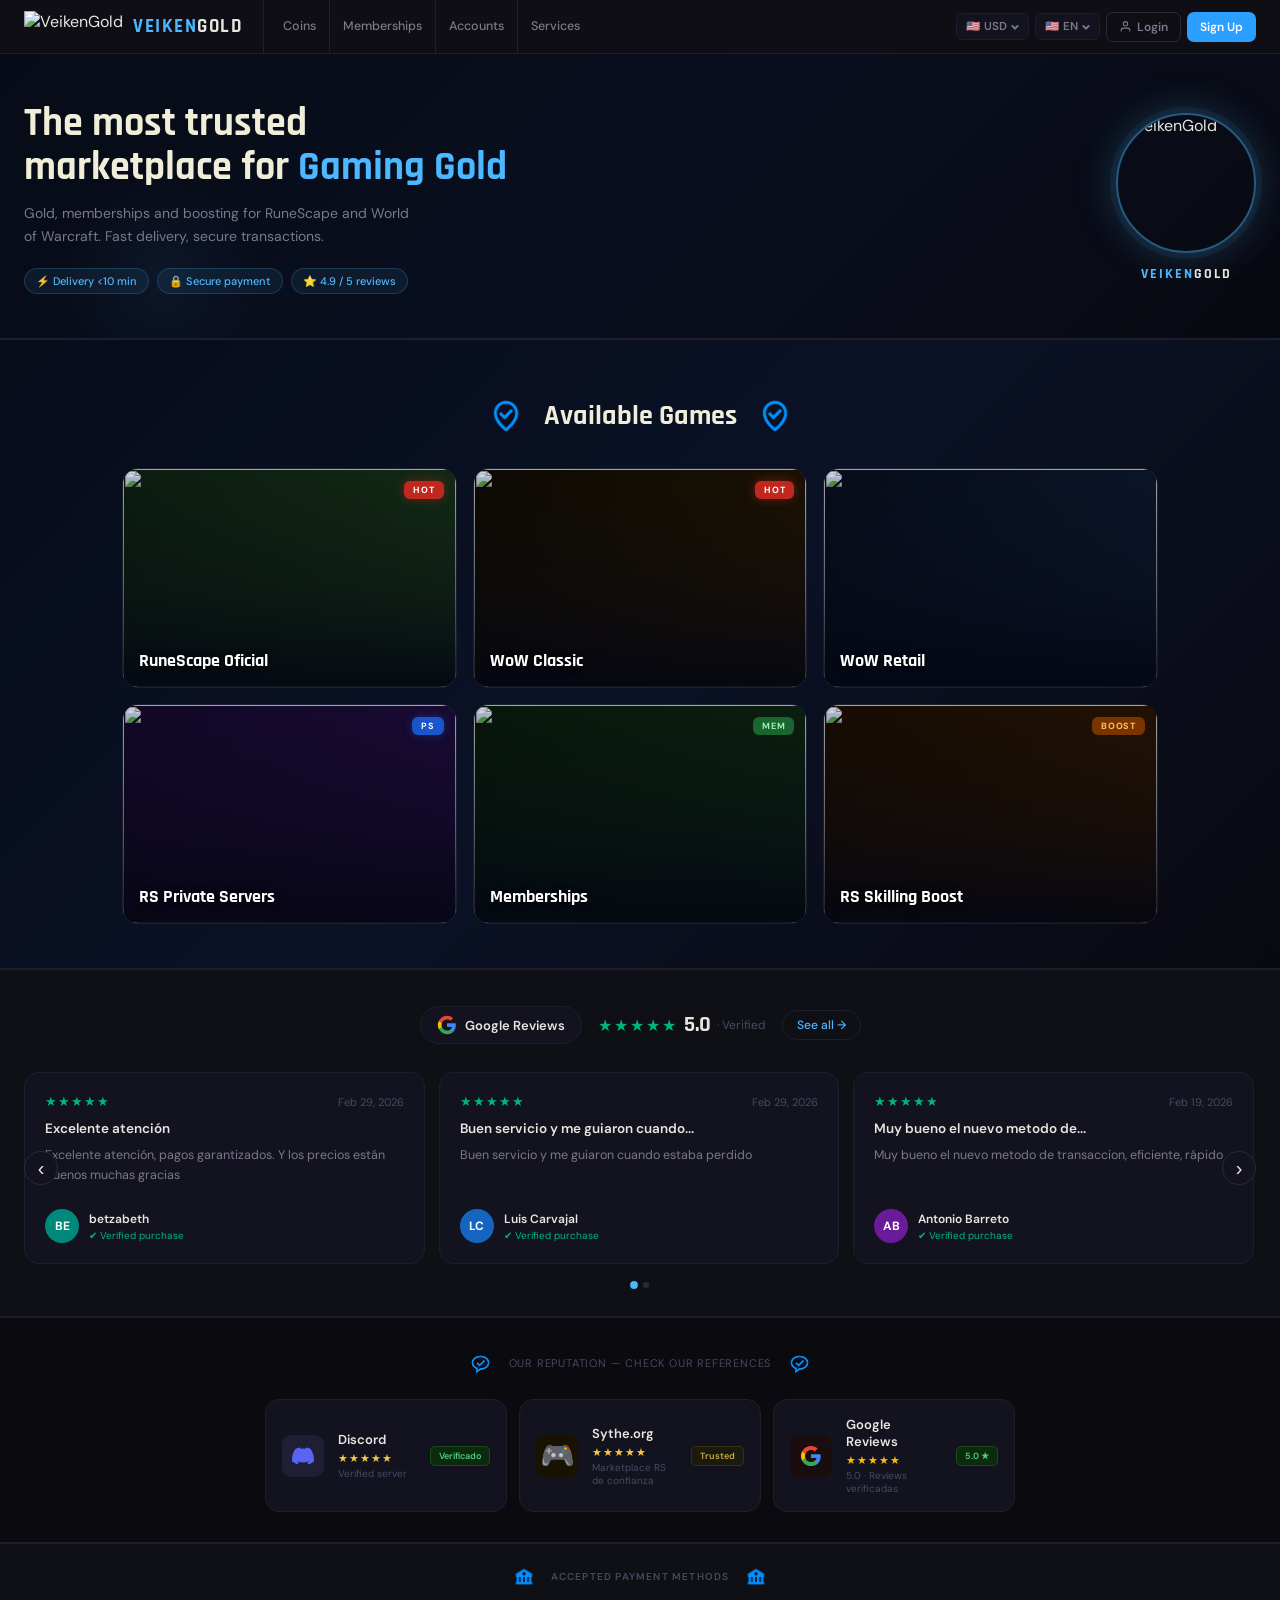
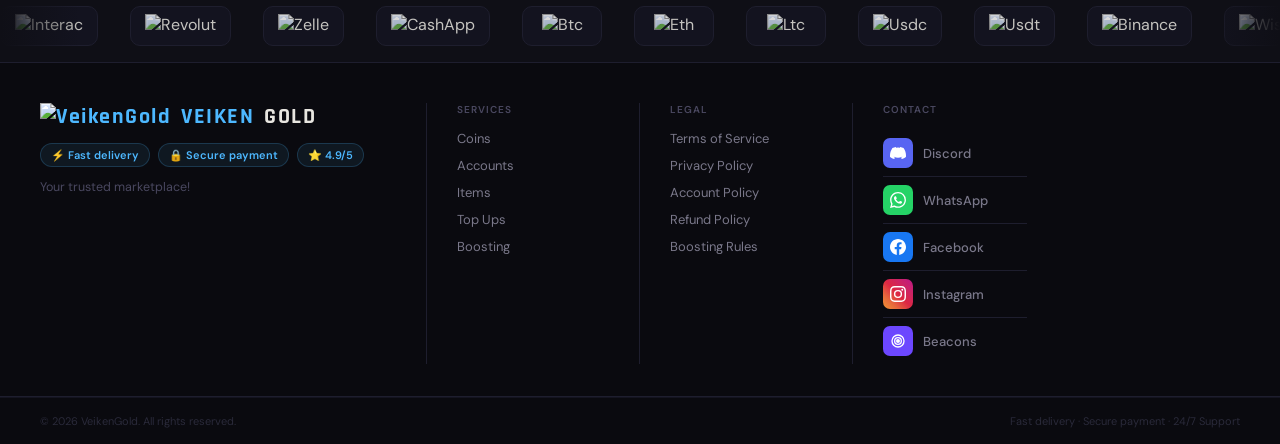
==== commit 2a21e5ed: "Update index.html" ====
--- a/index.html
+++ b/index.html
@@ -1342,6 +1342,5 @@
       </div>
     </div>
   </div>
-
 </body>
 </html>
--- a/styles.css
+++ b/styles.css
@@ -11,7 +11,7 @@
       --gold: #ffaa44;
       --green: #4acc88;
       --text: #e8e6e0;
-      --text2: #c8c6d4;
+      --text2: #e8e6e0;
       --muted: #7a788a;
       --dim: #4a4860;
       --radius: 10px;
@@ -49,7 +49,8 @@
       white-space: nowrap; height: 100%; font-weight: 500;
     }
     .nav-btn:hover, .nav-btn.open { color: var(--accent); border-bottom-color: var(--accent); }
-    .nav-btn svg { width: 8px; height: 8px; fill: none; stroke: currentColor; stroke-width: 2.5; transition: transform .2s; flex-shrink: 0; }
+    .nav-btn svg { width: 10px; height: 10px; fill: none; stroke: var(--text2); stroke-width: 2.5; stroke-linecap: round; stroke-linejoin: round; transition: transform .2s, stroke .15s; flex-shrink: 0; }
+    .nav-btn:hover svg, .nav-btn.open svg { stroke: var(--accent); }
     .nav-btn.open svg { transform: rotate(180deg); }
     .nav-right { margin-left: auto; display: flex; align-items: center; gap: 10px; }
     .hamburger { display: none; flex-direction: column; gap: 5px; cursor: pointer; padding: 6px; background: none; border: none; }
@@ -207,7 +208,7 @@
     }
     .gcard {
       position: relative; border-radius: 16px; overflow: hidden;
-      cursor: pointer; height: 200px;
+      cursor: pointer; height: 220px;
       border: 1px solid rgba(255,255,255,0.07);
       transition: transform .25s cubic-bezier(.22,1,.36,1), box-shadow .25s, border-color .25s;
     }
@@ -262,14 +263,8 @@
       font-size: 18px; font-weight: 700; color: #fff;
       line-height: 1.15; text-shadow: 0 1px 6px rgba(0,0,0,.7);
     }
-    .gcard-sub {
-      font-size: 11px; color: rgba(200,200,220,0.7);
-      margin-top: 3px; font-weight: 400;
-    }
-    .gcard-price {
-      margin-top: 7px;
-      font-size: 12px; color: rgba(180,220,255,0.75);
-    }
+    .gcard-sub { display: none; }
+    .gcard-price { display: none; }
     .gcard-price strong {
       font-family: 'Rajdhani', sans-serif;
       font-size: 17px; font-weight: 700;
@@ -286,23 +281,28 @@
 
     /* Responsive gcard */
     @media (max-width: 900px) { .gcard-grid { grid-template-columns: repeat(2,1fr); gap:12px; padding: 0 20px; } }
-    @media (max-width: 520px) { .gcard-grid { grid-template-columns: 1fr; } .gcard { height: 170px; } }
+    @media (max-width: 520px) { .gcard-grid { grid-template-columns: 1fr; } .gcard { height: 200px; } }
 
 
 
     .svc-header {
       background: linear-gradient(135deg, #060c1a, #0b1226);
-      padding: 30px 24px; border-bottom: 1px solid #1a2a3a;
-      display: flex; align-items: center; gap: 18px; flex-wrap: wrap;
-    }
+      padding: 28px 24px; border-bottom: 1px solid #1a2a3a;
+      display: flex; align-items: center; justify-content: center;
+      gap: 14px; flex-wrap: wrap; text-align: center; position: relative;
+    }
+    .svc-header > div:not(.svc-icon) { display: flex; flex-direction: column; align-items: center; }
     .svc-icon { font-size: 44px; }
     .svc-title { font-family: 'Rajdhani', sans-serif; font-size: 27px; font-weight: 700; color: #f0eed8; }
     .svc-desc { font-size: 13px; color: #6a6880; margin-top: 4px; }
     .back-btn {
       background: var(--bg3); border: 1px solid var(--border2); color: var(--muted);
-      font-size: 12px; padding: 8px 14px; border-radius: 7px; cursor: pointer;
-      font-family: 'DM Sans', sans-serif; margin-left: auto; flex-shrink: 0;
+      font-size: 12px; padding: 8px 16px; border-radius: 7px; cursor: pointer;
+      font-family: 'DM Sans', sans-serif; flex-shrink: 0;
       transition: color .15s, border-color .15s, background .15s;
+      /* Hidden from header — repositioned next to calc-card */
+      position: absolute; right: 24px; top: 50%; transform: translateY(-50%);
+      display: none;
     }
     .back-btn:hover { color: var(--accent); border-color: var(--accent); background: var(--accent-glow); }
 
@@ -316,7 +316,58 @@
     .tab.active { color: var(--accent); border-bottom: 2px solid var(--accent); }
     .tab:hover:not(.active) { color: var(--text2); }
 
-    .calc-area { padding: 28px 24px; }
+    /* ── Inner tabs inside calc-card ── */
+    .inner-tabs {
+      display: flex;
+      background: var(--bg2);
+      border: 1px solid var(--border);
+      border-radius: 10px;
+      overflow: hidden;
+      margin-bottom: 22px;
+    }
+    .inner-tab {
+      flex: 1;
+      padding: 11px 0;
+      font-size: 13px; font-weight: 600;
+      color: var(--muted);
+      cursor: pointer;
+      background: none; border: none;
+      font-family: 'DM Sans', sans-serif;
+      transition: color .15s, background .15s;
+      white-space: nowrap;
+    }
+    .inner-tab:hover:not(.active) { color: var(--text2); background: rgba(255,255,255,0.03); }
+    .inner-tab.active {
+      color: var(--accent);
+      background: rgba(77,184,255,0.08);
+      border-bottom: 2px solid var(--accent);
+    }
+
+    .calc-area { padding: 28px 24px; position: relative; }
+
+    /* Back button — floating to the left of the calc-card */
+    .calc-area .back-btn {
+      display: block;
+      position: absolute;
+      /* center of calc-card is at 50%, card is 520px wide, so left edge ≈ calc(50% - 260px) */
+      left: calc(50% - 400px);
+      top: 52px; /* aligned with top of card */
+      transform: none;
+      right: auto;
+      font-size: 13px;
+      padding: 10px 18px;
+      border-radius: 9px;
+      white-space: nowrap;
+    }
+
+    /* Membresías y Boost tienen grids anchos — botón va arriba izquierda en flujo normal */
+    #view-mem .calc-area .back-btn,
+    #view-boost .calc-area .back-btn {
+      position: static;
+      display: inline-block;
+      margin-bottom: 16px;
+    }
+
     .calc-card {
       background: var(--bg3); border: 1px solid #1e2a3a;
       border-radius: var(--radius-lg); padding: 26px; max-width: 520px; margin: 0 auto;
@@ -660,7 +711,9 @@
       .svc-header { padding: 22px 16px; gap: 12px; }
       .svc-icon { font-size: 34px; }
       .svc-title { font-size: 22px; }
-      .back-btn { margin-left: 0; width: 100%; text-align: center; }
+      /* On mobile: show back-btn inside header, hide the floating one */
+      .svc-header .back-btn { display: block; position: static; transform: none; width: auto; margin-top: 4px; }
+      .calc-area .back-btn { display: none; }
       .tabs { padding: 0 16px; overflow-x: auto; }
       .tab { padding: 12px 16px; font-size: 12.5px; }
       .skill-grid { grid-template-columns: repeat(auto-fill, minmax(140px, 1fr)); }
@@ -1059,3 +1112,83 @@
     @media (max-width: 480px) {
       .footer-main { grid-template-columns: 1fr; }
     }
+    /* ══════════════════════════════════════════
+       BOOST v2 — ChickenGold style
+    ══════════════════════════════════════════ */
+    .boost-shell { padding: 24px; max-width: 1100px; margin: 0 auto; }
+    .bsvc-tabs {
+      display: flex; gap: 4px; background: var(--bg2);
+      border: 1px solid var(--border); border-radius: var(--radius-lg);
+      padding: 6px; margin-bottom: 16px; flex-wrap: wrap;
+    }
+    .bsvc-tab {
+      flex: 1; min-width: 110px; padding: 9px 14px; border-radius: 9px;
+      border: none; background: none; color: var(--muted);
+      font-family: 'DM Sans', sans-serif; font-size: 12.5px; font-weight: 600;
+      cursor: pointer; transition: all .15s; white-space: nowrap; text-align: center;
+    }
+    .bsvc-tab:hover { color: var(--text2); background: rgba(255,255,255,.04); }
+    .bsvc-tab.active { background: var(--accent); color: #fff; box-shadow: 0 2px 12px rgba(77,184,255,.3); }
+    .bsvc-bar { display: flex; gap: 10px; align-items: center; margin-bottom: 12px; flex-wrap: wrap; }
+    .bsvc-search-wrap {
+      display: flex; align-items: center; gap: 8px;
+      background: var(--bg2); border: 1px solid var(--border); border-radius: var(--radius);
+      padding: 8px 14px; flex: 1; min-width: 180px;
+    }
+    .bsvc-search { background: none; border: none; outline: none; color: var(--text); font-family: 'DM Sans', sans-serif; font-size: 13px; width: 100%; }
+    .bsvc-search::placeholder { color: var(--dim); }
+    .bsvc-filter-wrap { display: flex; gap: 6px; flex-wrap: wrap; }
+    .bsvc-filter {
+      padding: 7px 12px; border-radius: var(--radius); border: 1px solid var(--border);
+      background: var(--bg2); color: var(--muted); font-family: 'DM Sans', sans-serif;
+      font-size: 11.5px; cursor: pointer; transition: all .15s; white-space: nowrap;
+    }
+    .bsvc-filter.active { border-color: var(--accent); color: var(--accent); background: rgba(77,184,255,.07); }
+    .bsvc-filter:hover:not(.active) { color: var(--text2); border-color: var(--border2); }
+    .bsvc-table-wrap {
+      background: var(--bg2); border: 1px solid var(--border);
+      border-radius: var(--radius-lg) var(--radius-lg) 0 0; overflow: hidden;
+    }
+    .bsvc-table { width: 100%; border-collapse: collapse; }
+    .bsvc-table thead tr { background: var(--bg3); border-bottom: 1px solid var(--border); }
+    .bsvc-table th {
+      padding: 11px 14px; text-align: left; font-size: 10.5px; font-weight: 700;
+      color: var(--muted); letter-spacing: .6px; text-transform: uppercase; white-space: nowrap;
+    }
+    .bsvc-table th.sortable { cursor: pointer; user-select: none; }
+    .bsvc-table th.sortable:hover { color: var(--text2); }
+    .sort-arrow { color: var(--dim); font-size: 10px; margin-left: 3px; }
+    .bsvc-table tbody tr { border-bottom: 1px solid rgba(30,30,46,.9); transition: background .12s; cursor: pointer; }
+    .bsvc-table tbody tr:last-child { border-bottom: none; }
+    .bsvc-table tbody tr:hover { background: rgba(77,184,255,.04); }
+    .bsvc-table tbody tr.row-selected { background: rgba(77,184,255,.07); }
+    .bsvc-table td { padding: 10px 14px; font-size: 13px; color: var(--text2); vertical-align: middle; }
+    .bsvc-cb { width: 15px; height: 15px; accent-color: var(--accent); cursor: pointer; }
+    .bsvc-name { font-weight: 500; color: var(--text); font-size: 13px; }
+    .bsvc-method { font-size: 11px; color: var(--muted); margin-top: 2px; }
+    .bsvc-price { font-family: 'Rajdhani', sans-serif; font-size: 15px; font-weight: 700; color: var(--gold); }
+    .bsvc-detail { font-size: 11.5px; color: var(--muted); }
+    .bsvc-note { font-size: 11px; color: var(--dim); max-width: 240px; line-height: 1.4; }
+    .bsvc-badge { display: inline-block; padding: 2px 9px; border-radius: 20px; font-size: 10px; font-weight: 700; letter-spacing: .4px; }
+    .bsvc-badge-diary { background: rgba(160,120,255,.12); color: #a47fff; }
+    .bsvc-footer {
+      display: flex; align-items: center; justify-content: space-between;
+      background: var(--bg2); border: 1px solid var(--border); border-top: none;
+      border-radius: 0 0 var(--radius-lg) var(--radius-lg);
+      padding: 14px 18px; flex-wrap: wrap; gap: 12px;
+    }
+    .bsvc-footer-left { display: flex; align-items: center; gap: 12px; }
+    .bsvc-footer-right { display: flex; align-items: center; gap: 14px; }
+    .bsvc-clear-btn {
+      padding: 5px 12px; border-radius: 6px; border: 1px solid var(--border);
+      background: none; color: var(--muted); font-size: 12px; cursor: pointer; transition: all .15s;
+    }
+    .bsvc-clear-btn:hover { border-color: #ff6b6b; color: #ff6b6b; }
+    .bsvc-total-label { font-size: 12px; color: var(--muted); }
+    .bsvc-total-val { font-family: 'Rajdhani', sans-serif; font-size: 22px; font-weight: 700; color: var(--gold); }
+    @media (max-width: 700px) {
+      .bsvc-tab { font-size: 11px; padding: 7px 9px; min-width: 80px; }
+      .bsvc-table th, .bsvc-table td { padding: 8px 10px; font-size: 12px; }
+      .boost-shell { padding: 12px; }
+      .bsvc-footer { flex-direction: column; align-items: flex-start; }
+    }
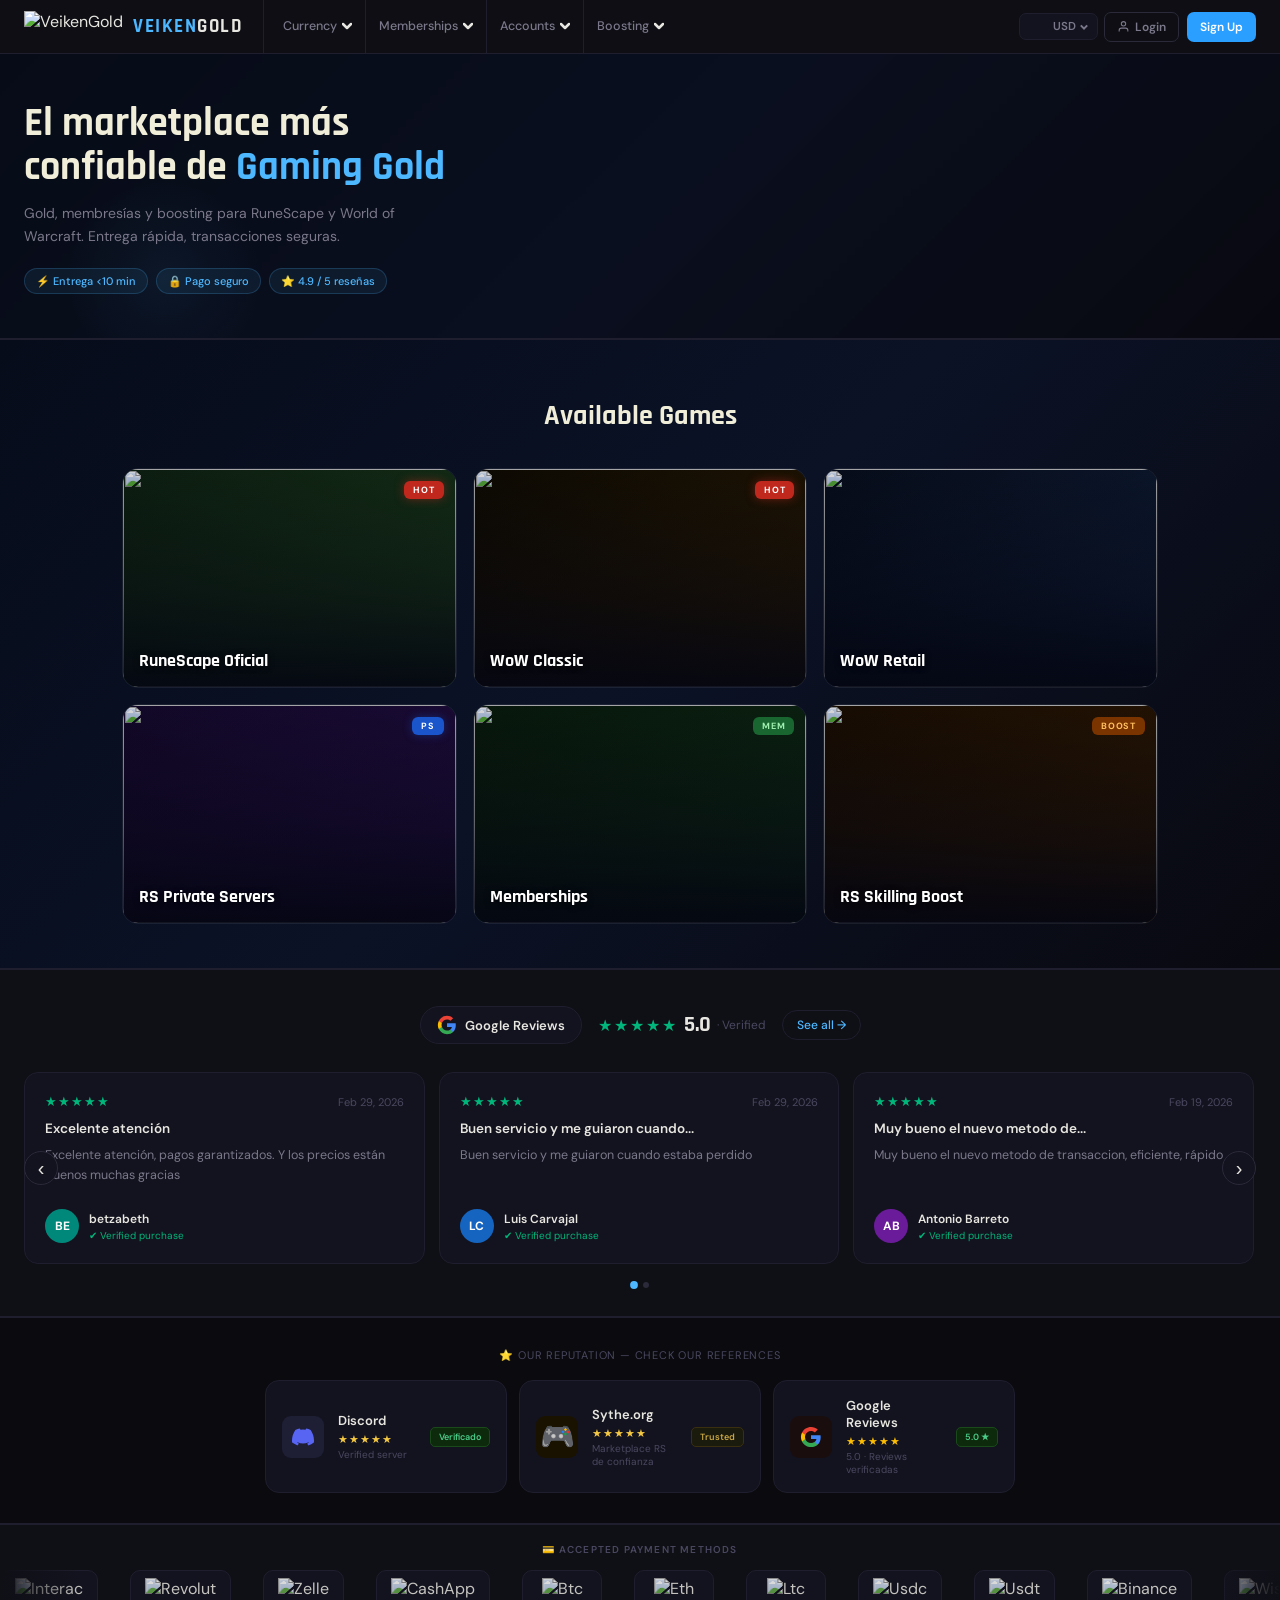
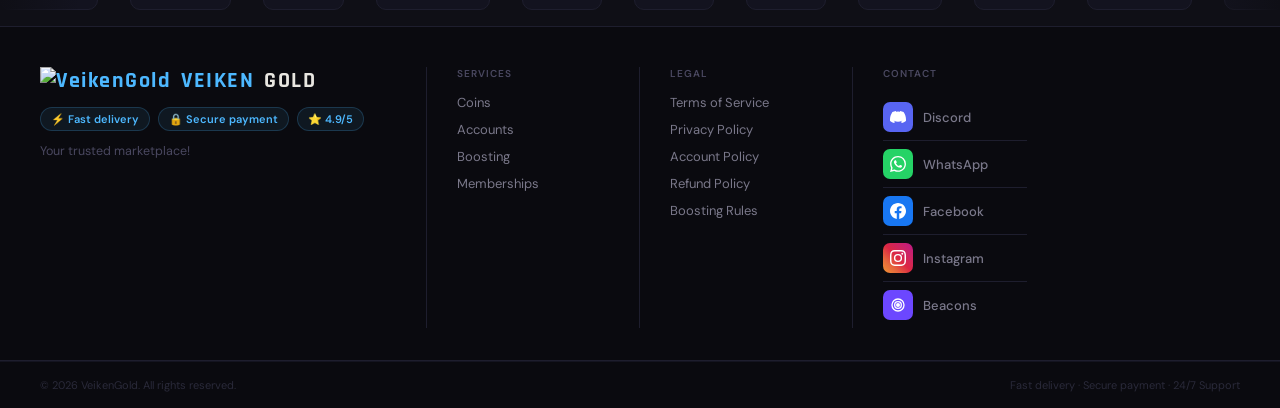
==== commit cc198af9: "Update index.html" ====
--- a/index.html
+++ b/index.html
@@ -1,9 +1,115 @@
 <!DOCTYPE html>
-<html lang="es">
+<html lang="en">
 <head>
   <meta charset="UTF-8" />
   <meta name="viewport" content="width=device-width, initial-scale=1.0" />
-  <title>VeikenGold — Gaming Currency</title>
+
+  <!-- ══ SEO ══ -->
+  <title>VeikenGold — Buy & Sell OSRS Gold, RS3, WoW | RuneScape Accounts & Boosting</title>
+  <meta name="description" content="Buy and sell OSRS gold, RS3 gold, WoW Classic and WoW Retail gold at the best price. RuneScape accounts, memberships, boosting and private servers. Fast delivery, secure crypto payment." />
+  <meta name="keywords" content="buy osrs gold, sell osrs gold, osrs gold, rs3 gold, wow gold, runescape gold, runescape accounts, buy rs3 gold, wow classic gold, wow retail gold, impact gold, roatpkz, osrs boosting, runescape membership, rs bond, wow game time, veikengold, cheap osrs gold, safe osrs gold" />
+  <meta name="robots" content="index, follow" />
+  <meta name="author" content="VeikenGold" />
+  <link rel="canonical" href="https://veikengold.com/" />
+
+  <!-- ══ OPEN GRAPH ══ -->
+  <meta property="og:type" content="website" />
+  <meta property="og:url" content="https://veikengold.com/" />
+  <meta property="og:title" content="VeikenGold — Buy & Sell OSRS Gold, RS3, WoW | Fast & Secure" />
+  <meta property="og:description" content="Buy and sell OSRS, RS3 and WoW gold at the best price. RuneScape accounts, boosting and memberships. Fast delivery and secure payment." />
+  <meta property="og:image" content="https://veikengold.com/og-image.png" />
+  <meta property="og:image:width" content="1200" />
+  <meta property="og:image:height" content="630" />
+  <meta property="og:locale" content="en_US" />
+  <meta property="og:site_name" content="VeikenGold" />
+
+  <!-- ══ TWITTER CARD ══ -->
+  <meta name="twitter:card" content="summary_large_image" />
+  <meta name="twitter:site" content="@veikengold" />
+  <meta name="twitter:title" content="VeikenGold — Buy & Sell OSRS Gold, RS3, WoW" />
+  <meta name="twitter:description" content="Buy and sell OSRS, RS3 and WoW gold at the best price. RuneScape accounts, boosting and memberships." />
+  <meta name="twitter:image" content="https://veikengold.com/og-image.png" />
+
+  <!-- ══ SCHEMA.ORG ══ -->
+  <script type="application/ld+json">
+  {
+    "@context": "https://schema.org",
+    "@type": "Store",
+    "name": "VeikenGold",
+    "url": "https://veikengold.com",
+    "logo": "https://veikengold.com/favicon.ico",
+    "description": "VeikenGold is your trusted marketplace for OSRS, RS3, WoW Classic and WoW Retail gold. We also offer RuneScape accounts, memberships and boosting services.",
+    "currenciesAccepted": "USD",
+    "paymentAccepted": "Cryptocurrency, Bitcoin, Litecoin, Ethereum, USDT",
+    "areaServed": "Worldwide",
+    "priceRange": "$$",
+    "sameAs": [
+      "https://discord.com/invite/x5Y6kDyxYD"
+    ],
+    "hasOfferCatalog": {
+      "@type": "OfferCatalog",
+      "name": "Gaming Currency & Accounts",
+      "itemListElement": [
+        {
+          "@type": "Offer",
+          "itemOffered": {
+            "@type": "Product",
+            "name": "OSRS Gold",
+            "description": "Old School RuneScape gold at the best price. Fast delivery under 10 minutes."
+          }
+        },
+        {
+          "@type": "Offer",
+          "itemOffered": {
+            "@type": "Product",
+            "name": "RS3 Gold",
+            "description": "RuneScape 3 gold. Safe and fast transactions."
+          }
+        },
+        {
+          "@type": "Offer",
+          "itemOffered": {
+            "@type": "Product",
+            "name": "WoW Classic Gold",
+            "description": "World of Warcraft Classic gold. Era, SoD and Hardcore servers."
+          }
+        },
+        {
+          "@type": "Offer",
+          "itemOffered": {
+            "@type": "Product",
+            "name": "WoW Retail Gold",
+            "description": "World of Warcraft Retail gold — The War Within. US and EU regions."
+          }
+        },
+        {
+          "@type": "Offer",
+          "itemOffered": {
+            "@type": "Product",
+            "name": "OSRS Accounts",
+            "description": "Verified Old School RuneScape accounts. Pures, Mains, Zerkers, Skillers and Ironmen."
+          }
+        },
+        {
+          "@type": "Offer",
+          "itemOffered": {
+            "@type": "Product",
+            "name": "RS Boosting",
+            "description": "RuneScape skilling, questing, PvM and minigame boosting services."
+          }
+        },
+        {
+          "@type": "Offer",
+          "itemOffered": {
+            "@type": "Product",
+            "name": "RuneScape Memberships",
+            "description": "RS Bond and WoW Game Time at competitive prices."
+          }
+        }
+      ]
+    }
+  }
+  </script>
   <link href="https://fonts.googleapis.com/css2?family=Rajdhani:wght@500;600;700&family=DM+Sans:ital,wght@0,300;0,400;0,500;0,600;1,400&display=swap" rel="stylesheet" />
   <link rel="stylesheet" href="styles.css">
   <link rel="icon" type="image/x-icon" href="/favicon.ico">
@@ -12,13 +118,13 @@
 <body>
 
   <nav class="nav">
-    <div class="logo-wrap" onclick="showView('home');closeAll();closeMobile()">
+    <div class="logo-wrap" onclick="showView('home');closeAll();closeMobile()" id="logo-wrap-admin">
       <img src="https://s13.gifyu.com/images/bqHeB.webp" alt="VeikenGold" style="height:32px;width:auto;object-fit:contain;display:block;" />
       <div class="logo">VEIKEN<span>GOLD</span></div>
     </div>
     <div class="nav-items">
       <div class="nav-item">
-        <button class="nav-btn" onclick="toggleDrop('drop-monedas',this)" data-i18n="nav_coins">Monedas <svg viewBox="0 0 10 6" width="10" height="10" fill="none" stroke="currentColor" stroke-width="2.5" stroke-linecap="round" stroke-linejoin="round"><polyline points="1,1 5,5 9,1"/></svg></button>
+        <button class="nav-btn" onclick="toggleDrop('drop-monedas',this);event.stopPropagation()" data-i18n="nav_coins">Currency <svg viewBox="0 0 10 6" width="10" height="10" fill="none" stroke="currentColor" stroke-width="2.5" stroke-linecap="round" stroke-linejoin="round"><polyline points="1,1 5,5 9,1"/></svg></button>
         <div class="dropdown" id="drop-monedas">
           <div class="dropdown-header" data-i18n="dd_gold_oficial">Gold oficial</div>
           <button class="dropdown-item" onclick="go('rs')"><span class="dropdown-icon nav-game-icon"><img src="https://s13.gifyu.com/images/bqKCm.webp" alt="RuneScape" /></span><span>RuneScape Oficial<span class="dropdown-sub" data-i18n="dd_rs_sub">RS3 · OSRS</span></span></button>
@@ -42,7 +148,7 @@
         </div>
       </div>
       <div class="nav-item">
-        <button class="nav-btn" onclick="toggleDrop('drop-mem',this)" data-i18n="nav_mem">Membresías <svg viewBox="0 0 10 6" width="10" height="10" fill="none" stroke="currentColor" stroke-width="2.5" stroke-linecap="round" stroke-linejoin="round"><polyline points="1,1 5,5 9,1"/></svg></button>
+        <button class="nav-btn" onclick="toggleDrop('drop-mem',this);event.stopPropagation()" data-i18n="nav_mem">Memberships <svg viewBox="0 0 10 6" width="10" height="10" fill="none" stroke="currentColor" stroke-width="2.5" stroke-linecap="round" stroke-linejoin="round"><polyline points="1,1 5,5 9,1"/></svg></button>
         <div class="dropdown" id="drop-mem">
           <div class="dropdown-header" data-i18n="dd_subs">Suscripciones y Bonds</div>
           <button class="dropdown-item" onclick="go('mem')" style="gap:12px;"><span class="dropdown-icon nav-game-icon"><img src="https://s13.gifyu.com/images/bqKFH.webp" alt="RS Bond" /></span><span>RS Bond<span class="dropdown-sub" data-i18n="dd_bond_sub">14 días · desde $8.00</span></span></button>
@@ -50,7 +156,7 @@
         </div>
       </div>
       <div class="nav-item">
-        <button class="nav-btn" onclick="toggleDrop('drop-cuentas',this)" data-i18n="nav_accounts">Cuentas <svg viewBox="0 0 10 6" width="10" height="10" fill="none" stroke="currentColor" stroke-width="2.5" stroke-linecap="round" stroke-linejoin="round"><polyline points="1,1 5,5 9,1"/></svg></button>
+        <button class="nav-btn" onclick="toggleDrop('drop-cuentas',this);event.stopPropagation()" data-i18n="nav_accounts">Accounts <svg viewBox="0 0 10 6" width="10" height="10" fill="none" stroke="currentColor" stroke-width="2.5" stroke-linecap="round" stroke-linejoin="round"><polyline points="1,1 5,5 9,1"/></svg></button>
         <div class="dropdown" id="drop-cuentas">
           <div class="dropdown-header" data-i18n="dd_game_accounts">Cuentas de juego</div>
           <button class="dropdown-item" onclick="go('osrs-accounts');closeAll()">
@@ -61,11 +167,11 @@
         </div>
       </div>
       <div class="nav-item">
-        <button class="nav-btn" onclick="toggleDrop('drop-svc',this)" data-i18n="nav_svc">Servicios <svg viewBox="0 0 10 6" width="10" height="10" fill="none" stroke="currentColor" stroke-width="2.5" stroke-linecap="round" stroke-linejoin="round"><polyline points="1,1 5,5 9,1"/></svg></button>
+        <button class="nav-btn" onclick="toggleDrop('drop-svc',this);event.stopPropagation()" data-i18n="nav_svc">Boosting <svg viewBox="0 0 10 6" width="10" height="10" fill="none" stroke="currentColor" stroke-width="2.5" stroke-linecap="round" stroke-linejoin="round"><polyline points="1,1 5,5 9,1"/></svg></button>
         <div class="dropdown" id="drop-svc">
           <div class="dropdown-header" data-i18n="dd_rs_svc">RS Services</div>
           <button class="dropdown-item" onclick="go('boost');closeAll()">
-            <span class="dropdown-icon" style="font-size:16px;">⚡</span>
+            <span class="dropdown-icon"><img src="https://s13.gifyu.com/images/bqWjx.webp" style="width:24px;height:24px;object-fit:contain;" /></span>
             <span data-i18n="dd_calc">Calculadora de Servicios<span class="dropdown-sub" data-i18n="dd_calc_sub">Skilling · PvM · Minigames · +más</span></span>
           </button>
         </div>
@@ -75,46 +181,36 @@
       <!-- Currency Selector -->
       <div class="nav-tool" id="currency-wrap">
         <button class="nav-tool-btn" onclick="togglePanel('currency-panel',this)" id="currency-btn">
-          <span id="currency-flag">🇺🇸</span>
+          <span id="currency-flag"><img src="https://flagcdn.com/20x15/us.png" width="20" height="15" style="border-radius:2px;vertical-align:middle;"></span>
           <span id="currency-code">USD</span>
           <svg viewBox="0 0 10 6" width="8" height="8" fill="none" stroke="currentColor" stroke-width="2.5"><polyline points="1,1 5,5 9,1"/></svg>
         </button>
         <div class="nav-panel" id="currency-panel">
-          <div class="nav-panel-title">Moneda</div>
-          <button class="nav-panel-item active" onclick="setCurrency('USD','🇺🇸','$')">🇺🇸 USD — Dólar</button>
-          <button class="nav-panel-item" onclick="setCurrency('EUR','🇪🇺','€')">🇪🇺 EUR — Euro</button>
-          <button class="nav-panel-item" onclick="setCurrency('GBP','🇬🇧','£')">🇬🇧 GBP — Libra</button>
-          <button class="nav-panel-item" onclick="setCurrency('CAD','🇨🇦','C$')">🇨🇦 CAD — Dólar CA</button>
-          <button class="nav-panel-item" onclick="setCurrency('ARS','🇦🇷','$')">🇦🇷 ARS — Peso AR</button>
-          <button class="nav-panel-item" onclick="setCurrency('VES','🇻🇪','Bs.')">🇻🇪 VES — Bolívar</button>
-          <button class="nav-panel-item" onclick="setCurrency('COP','🇨🇴','$')">🇨🇴 COP — Peso CO</button>
-          <button class="nav-panel-item" onclick="setCurrency('MXN','🇲🇽','$')">🇲🇽 MXN — Peso MX</button>
-          <button class="nav-panel-item" onclick="setCurrency('BRL','🇧🇷','R$')">🇧🇷 BRL — Real</button>
-        </div>
-      </div>
-
-      <!-- Language Selector -->
-      <div class="nav-tool" id="lang-wrap">
-        <button class="nav-tool-btn" onclick="togglePanel('lang-panel',this)" id="lang-btn">
-          <span id="lang-flag">🇺🇸</span>
-          <span id="lang-code">EN</span>
-          <svg viewBox="0 0 10 6" width="8" height="8" fill="none" stroke="currentColor" stroke-width="2.5"><polyline points="1,1 5,5 9,1"/></svg>
-        </button>
-        <div class="nav-panel" id="lang-panel">
-          <div class="nav-panel-title">Idioma</div>
-          <button class="nav-panel-item" onclick="setLang('es')">🇪🇸 Español</button>
-          <button class="nav-panel-item active" onclick="setLang('en')">🇺🇸 English</button>
+          <div class="nav-panel-title">Currency</div>
+          <button class="nav-panel-item active" data-code="USD" data-symbol="$" onclick="selectCurrency(this)"><img src="https://flagcdn.com/20x15/us.png" width="20" height="15" style="border-radius:2px;vertical-align:middle;"> USD — Dollar</button>
+          <button class="nav-panel-item" data-code="EUR" data-symbol="€" onclick="selectCurrency(this)"><img src="https://flagcdn.com/20x15/eu.png" width="20" height="15" style="border-radius:2px;vertical-align:middle;"> EUR — Euro</button>
+          <button class="nav-panel-item" data-code="GBP" data-symbol="£" onclick="selectCurrency(this)"><img src="https://flagcdn.com/20x15/gb.png" width="20" height="15" style="border-radius:2px;vertical-align:middle;"> GBP — Pound</button>
+          <button class="nav-panel-item" data-code="CAD" data-symbol="C$" onclick="selectCurrency(this)"><img src="https://flagcdn.com/20x15/ca.png" width="20" height="15" style="border-radius:2px;vertical-align:middle;"> CAD — Dollar CA</button>
+          <button class="nav-panel-item" data-code="ARS" data-symbol="$" onclick="selectCurrency(this)"><img src="https://flagcdn.com/20x15/ar.png" width="20" height="15" style="border-radius:2px;vertical-align:middle;"> ARS — Peso AR</button>
+          <button class="nav-panel-item" data-code="VES" data-symbol="Bs." onclick="selectCurrency(this)"><img src="https://flagcdn.com/20x15/ve.png" width="20" height="15" style="border-radius:2px;vertical-align:middle;"> VES — Bolivar</button>
+          <button class="nav-panel-item" data-code="COP" data-symbol="$" onclick="selectCurrency(this)"><img src="https://flagcdn.com/20x15/co.png" width="20" height="15" style="border-radius:2px;vertical-align:middle;"> COP — Peso CO</button>
         </div>
       </div>
 
       <!-- Auth buttons -->
-      <a class="nav-auth-btn nav-login" onclick="openAuth('login')">
-        <svg viewBox="0 0 24 24" width="13" height="13" fill="none" stroke="currentColor" stroke-width="2"><path d="M20 21v-2a4 4 0 0 0-4-4H8a4 4 0 0 0-4 4v2"/><circle cx="12" cy="7" r="4"/></svg>
-        <span data-i18n="login">Iniciar Sesión</span>
-      </a>
-      <a class="nav-auth-btn nav-register" onclick="openAuth('register')">
-        <span data-i18n="register">Registrarse</span>
-      </a>
+      <div id="nav-auth-guest" style="display:flex;gap:8px;align-items:center;">
+        <a class="nav-auth-btn nav-login" onclick="openAuth('login')">
+          <svg viewBox="0 0 24 24" width="13" height="13" fill="none" stroke="currentColor" stroke-width="2"><path d="M20 21v-2a4 4 0 0 0-4-4H8a4 4 0 0 0-4 4v2"/><circle cx="12" cy="7" r="4"/></svg>
+          <span data-i18n="login">Login</span>
+        </a>
+        <a class="nav-auth-btn nav-register" onclick="openAuth('register')">
+          <span data-i18n="register">Sign Up</span>
+        </a>
+      </div>
+      <div id="nav-auth-user" style="display:none;align-items:center;gap:8px;cursor:pointer;" onclick="openAuth('profile')">
+        <img id="nav-avatar" src="" style="width:30px;height:30px;border-radius:50%;object-fit:cover;border:1.5px solid var(--accent);" />
+        <span id="nav-username" style="font-size:13px;font-weight:600;color:var(--text);"></span>
+      </div>
 
       <!-- Hamburger -->
       <button class="hamburger" id="hamburger-btn" onclick="toggleMobile()" aria-label="Menú">
@@ -165,10 +261,6 @@
           <span class="hero-badge" data-i18n="badge_reviews">⭐ 4.9 / 5 reseñas</span>
         </div>
       </div>
-      <div class="hero-logo-wrap">
-        <div class="hero-logo-ring"><img src="https://s13.gifyu.com/images/bqHeB.webp" alt="VeikenGold" style="width:100%;height:100%;object-fit:cover;display:block;" /></div>
-        <div class="logo" style="font-size:14px;letter-spacing:2px;">VEIKEN<span style="color:var(--text)">GOLD</span></div>
-      </div>
     </div>
     <div class="games-section" style="
       background: linear-gradient(135deg, #060c1a 0%, #0b1226 50%, #090910 100%);
@@ -178,9 +270,9 @@
     ">
       <div style="text-align:center; padding: 0 0 24px 0;">
         <div class="sec-title" style="font-size:28px;display:flex;align-items:center;justify-content:center;gap:10px;">
-          <img src="[data-uri]" alt="" style="height:2em;width:auto;object-fit:contain;" />
-          <span data-i18n="games_title">Juegos Disponibles</span>
-          <img src="[data-uri]" alt="" style="height:2em;width:auto;object-fit:contain;" />
+          <img src="[data-uri]" alt="" style="height:2em;width:auto;object-fit:contain;" />
+          <span data-i18n="games_title">Available Games</span>
+          <img src="[data-uri]" alt="" style="height:2em;width:auto;object-fit:contain;" />
         </div>
       </div>
       <!-- Game cards grid -->
@@ -301,9 +393,66 @@
           <div class="calc-row">
             <div class="calc-label" data-i18n="delivery_method">Método de entrega</div>
             <div class="delivery-grid">
-              <button class="delivery-btn active" id="rs-buy-del-trade" onclick="selectDelivery('rs-buy','trade')"><span class="delivery-btn-icon">🤝</span><span class="delivery-btn-label">Trade</span><span class="delivery-btn-desc" data-i18n="del_trade_desc">GE o mundo acordado</span></button>
-              <button class="delivery-btn" id="rs-buy-del-wilderness" onclick="selectDelivery('rs-buy','wilderness')"><span class="delivery-btn-icon">💀</span><span class="delivery-btn-label">Wilderness</span><span class="delivery-btn-desc" data-i18n="del_wild_desc">Drop en zona PvP</span></button>
-              <button class="delivery-btn" id="rs-buy-del-tipjar" onclick="selectDelivery('rs-buy','tipjar')"><span class="delivery-btn-icon">🏺</span><span class="delivery-btn-label">Tip Jar</span><span class="delivery-btn-desc" data-i18n="del_tip_desc">Vía clan/dungeon</span></button>
+              <button class="delivery-btn active" id="rs-buy-del-trade" onclick="selectDelivery('rs-buy','trade')"><span class="delivery-btn-icon">🤝</span><span class="delivery-btn-label">Trade</span><span class="delivery-btn-desc">GE or agreed world</span></button>
+              <button class="delivery-btn" id="rs-buy-del-pvpwild" onclick="selectDelivery('rs-buy','pvpwild')"><span class="delivery-btn-icon">💀</span><span class="delivery-btn-label">PVP Kill Wild</span><span class="delivery-btn-desc">Drop in PvP zone</span></button>
+              <button class="delivery-btn" id="rs-buy-del-droptrade" onclick="selectDelivery('rs-buy','droptrade')"><span class="delivery-btn-icon">📦</span><span class="delivery-btn-label">Drop Trade Wildy</span><span class="delivery-btn-desc">Drop trade in wildy</span></button>
+              <button class="delivery-btn" id="rs-buy-del-tipjar" onclick="selectDelivery('rs-buy','tipjar')"><span class="delivery-btn-icon">🏺</span><span class="delivery-btn-label">Tip Jar</span><span class="delivery-btn-desc">Via clan/dungeon</span></button>
+            </div>
+          </div>
+          <div class="calc-row">
+            <div class="calc-label">Character Name</div>
+            <div class="calc-input-wrap">
+              <input class="calc-input" type="text" id="rs-buy-username" placeholder="Your RSN (RuneScape Name)" style="font-size:14px;" />
+            </div>
+          </div>
+                    <div class="calc-row">
+            <div class="calc-label">Payment Method</div>
+            <div class="pay-drop-wrap">
+              <button class="pay-drop-btn" type="button" onclick="togglePayDrop(this)">
+                <img src="https://s13.gifyu.com/images/bqwYt.webp" class="pay-drop-icon" />
+                <span class="pay-drop-text">₿ Cryptocurrency — Please tell us which one</span>
+                <span class="pay-drop-arrow">▾</span>
+              </button>
+              <div class="pay-drop-menu">
+                <div class="pay-drop-group">International</div>
+                <button class="pay-drop-item" type="button" onclick="selectPayment(this,'₿ Cryptocurrency — Please tell us which one','https://s13.gifyu.com/images/bqwYt.webp')">
+                  <img src="https://s13.gifyu.com/images/bqwYt.webp" /><span>₿ Cryptocurrency — Please tell us which one</span>
+                </button>
+                <button class="pay-drop-item" type="button" onclick="selectPayment(this,'Zelle','https://s13.gifyu.com/images/bqwrW.webp')">
+                  <img src="https://s13.gifyu.com/images/bqwrW.webp" /><span>Zelle</span>
+                </button>
+                <button class="pay-drop-item" type="button" onclick="selectPayment(this,'CashApp','https://s13.gifyu.com/images/bqwra.webp')">
+                  <img src="https://s13.gifyu.com/images/bqwra.webp" /><span>CashApp</span>
+                </button>
+                <button class="pay-drop-item" type="button" onclick="selectPayment(this,'Revolut','https://s13.gifyu.com/images/bqwrF.webp')">
+                  <img src="https://s13.gifyu.com/images/bqwrF.webp" /><span>Revolut</span>
+                </button>
+                <button class="pay-drop-item" type="button" onclick="selectPayment(this,'Venmo','https://s13.gifyu.com/images/bqwYY.webp')">
+                  <img src="https://s13.gifyu.com/images/bqwYY.webp" /><span>Venmo</span>
+                </button>
+                <button class="pay-drop-item" type="button" onclick="selectPayment(this,'Wise','https://s13.gifyu.com/images/bqwru.webp')">
+                  <img src="https://s13.gifyu.com/images/bqwru.webp" /><span>Wise</span>
+                </button>
+                <button class="pay-drop-item" type="button" onclick="selectPayment(this,'Interac (Canada)','https://s13.gifyu.com/images/bqwri.webp')">
+                  <img src="https://s13.gifyu.com/images/bqwri.webp" /><span>Interac (Canada)</span>
+                </button>
+                <div class="pay-drop-group">Latin America</div>
+                <button class="pay-drop-item" type="button" onclick="selectPayment(this,'Bolívares (VES)','https://s13.gifyu.com/images/bqmlD.webp')">
+                  <img src="https://s13.gifyu.com/images/bqmlD.webp" /><span>Bolívares (VES)</span>
+                </button>
+                <button class="pay-drop-item" type="button" onclick="selectPayment(this,'Pesos Colombianos (COP)','https://s13.gifyu.com/images/bqmlB.webp')">
+                  <img src="https://s13.gifyu.com/images/bqmlB.webp" /><span>Pesos Colombianos (COP)</span>
+                </button>
+                <button class="pay-drop-item" type="button" onclick="selectPayment(this,'Pesos Argentinos (ARS)','https://s13.gifyu.com/images/bqmnv.webp')">
+                  <img src="https://s13.gifyu.com/images/bqmnv.webp" /><span>Pesos Argentinos (ARS)</span>
+                </button>
+                <button class="pay-drop-item" type="button" onclick="selectPayment(this,'Soles Peruanos (PEN)','https://s13.gifyu.com/images/bqmlP.webp')">
+                  <img src="https://s13.gifyu.com/images/bqmlP.webp" /><span>Soles Peruanos (PEN)</span>
+                </button>
+                <button class="pay-drop-item" type="button" onclick="selectPayment(this,'Pesos Chilenos (CLP)','https://s13.gifyu.com/images/bqmnq.webp')">
+                  <img src="https://s13.gifyu.com/images/bqmnq.webp" /><span>Pesos Chilenos (CLP)</span>
+                </button>
+              </div>
             </div>
           </div>
           <hr class="divider"/>
@@ -314,7 +463,7 @@
             <div class="result-row-delivery"><span class="result-label" data-i18n="delivery_via">Entrega vía</span><span class="delivery-badge" id="rs-buy-del-show">🤝 Trade</span></div>
             <div class="result-total"><span class="result-total-label" data-i18n="total_pay">Total a pagar</span><span class="result-total-value" id="rs-buy-total">$38.00</span></div>
           </div>
-          <button class="order-btn" onclick="openModal()" data-i18n="order_btn">Hacer Pedido →</button>
+          <button class="order-btn" onclick="openModal()" data-i18n="order_btn">Place Order →</button>
           <div class="note" data-i18n="note_delivery">⚡ Entrega en menos de 10 minutos · Pago seguro</div>
         </div>
       </div>
@@ -335,9 +484,66 @@
           <div class="calc-row">
             <div class="calc-label" data-i18n="delivery_method">Método de entrega</div>
             <div class="delivery-grid">
-              <button class="delivery-btn active" id="rs-sell-del-trade" onclick="selectDelivery('rs-sell','trade')"><span class="delivery-btn-icon">🤝</span><span class="delivery-btn-label">Trade</span><span class="delivery-btn-desc" data-i18n="del_trade_desc">GE o mundo acordado</span></button>
-              <button class="delivery-btn" id="rs-sell-del-wilderness" onclick="selectDelivery('rs-sell','wilderness')"><span class="delivery-btn-icon">💀</span><span class="delivery-btn-label">Wilderness</span><span class="delivery-btn-desc" data-i18n="del_wild_desc">Drop en zona PvP</span></button>
-              <button class="delivery-btn" id="rs-sell-del-tipjar" onclick="selectDelivery('rs-sell','tipjar')"><span class="delivery-btn-icon">🏺</span><span class="delivery-btn-label">Tip Jar</span><span class="delivery-btn-desc" data-i18n="del_tip_desc">Vía clan/dungeon</span></button>
+              <button class="delivery-btn active" id="rs-sell-del-trade" onclick="selectDelivery('rs-sell','trade')"><span class="delivery-btn-icon">🤝</span><span class="delivery-btn-label">Trade</span><span class="delivery-btn-desc">GE or agreed world</span></button>
+              <button class="delivery-btn" id="rs-sell-del-pvpwild" onclick="selectDelivery('rs-sell','pvpwild')"><span class="delivery-btn-icon">💀</span><span class="delivery-btn-label">PVP Kill Wild</span><span class="delivery-btn-desc">Drop in PvP zone</span></button>
+              <button class="delivery-btn" id="rs-sell-del-droptrade" onclick="selectDelivery('rs-sell','droptrade')"><span class="delivery-btn-icon">📦</span><span class="delivery-btn-label">Drop Trade Wildy</span><span class="delivery-btn-desc">Drop trade in wildy</span></button>
+              <button class="delivery-btn" id="rs-sell-del-tipjar" onclick="selectDelivery('rs-sell','tipjar')"><span class="delivery-btn-icon">🏺</span><span class="delivery-btn-label">Tip Jar</span><span class="delivery-btn-desc">Via clan/dungeon</span></button>
+            </div>
+          </div>
+          <div class="calc-row">
+            <div class="calc-label">Character Name</div>
+            <div class="calc-input-wrap">
+              <input class="calc-input" type="text" id="rs-sell-username" placeholder="Your RSN (RuneScape Name)" style="font-size:14px;" />
+            </div>
+          </div>
+                    <div class="calc-row">
+            <div class="calc-label">Payment Method</div>
+            <div class="pay-drop-wrap">
+              <button class="pay-drop-btn" type="button" onclick="togglePayDrop(this)">
+                <img src="https://s13.gifyu.com/images/bqwYt.webp" class="pay-drop-icon" />
+                <span class="pay-drop-text">₿ Cryptocurrency — Please tell us which one</span>
+                <span class="pay-drop-arrow">▾</span>
+              </button>
+              <div class="pay-drop-menu">
+                <div class="pay-drop-group">International</div>
+                <button class="pay-drop-item" type="button" onclick="selectPayment(this,'₿ Cryptocurrency — Please tell us which one','https://s13.gifyu.com/images/bqwYt.webp')">
+                  <img src="https://s13.gifyu.com/images/bqwYt.webp" /><span>₿ Cryptocurrency — Please tell us which one</span>
+                </button>
+                <button class="pay-drop-item" type="button" onclick="selectPayment(this,'Zelle','https://s13.gifyu.com/images/bqwrW.webp')">
+                  <img src="https://s13.gifyu.com/images/bqwrW.webp" /><span>Zelle</span>
+                </button>
+                <button class="pay-drop-item" type="button" onclick="selectPayment(this,'CashApp','https://s13.gifyu.com/images/bqwra.webp')">
+                  <img src="https://s13.gifyu.com/images/bqwra.webp" /><span>CashApp</span>
+                </button>
+                <button class="pay-drop-item" type="button" onclick="selectPayment(this,'Revolut','https://s13.gifyu.com/images/bqwrF.webp')">
+                  <img src="https://s13.gifyu.com/images/bqwrF.webp" /><span>Revolut</span>
+                </button>
+                <button class="pay-drop-item" type="button" onclick="selectPayment(this,'Venmo','https://s13.gifyu.com/images/bqwYY.webp')">
+                  <img src="https://s13.gifyu.com/images/bqwYY.webp" /><span>Venmo</span>
+                </button>
+                <button class="pay-drop-item" type="button" onclick="selectPayment(this,'Wise','https://s13.gifyu.com/images/bqwru.webp')">
+                  <img src="https://s13.gifyu.com/images/bqwru.webp" /><span>Wise</span>
+                </button>
+                <button class="pay-drop-item" type="button" onclick="selectPayment(this,'Interac (Canada)','https://s13.gifyu.com/images/bqwri.webp')">
+                  <img src="https://s13.gifyu.com/images/bqwri.webp" /><span>Interac (Canada)</span>
+                </button>
+                <div class="pay-drop-group">Latin America</div>
+                <button class="pay-drop-item" type="button" onclick="selectPayment(this,'Bolívares (VES)','https://s13.gifyu.com/images/bqmlD.webp')">
+                  <img src="https://s13.gifyu.com/images/bqmlD.webp" /><span>Bolívares (VES)</span>
+                </button>
+                <button class="pay-drop-item" type="button" onclick="selectPayment(this,'Pesos Colombianos (COP)','https://s13.gifyu.com/images/bqmlB.webp')">
+                  <img src="https://s13.gifyu.com/images/bqmlB.webp" /><span>Pesos Colombianos (COP)</span>
+                </button>
+                <button class="pay-drop-item" type="button" onclick="selectPayment(this,'Pesos Argentinos (ARS)','https://s13.gifyu.com/images/bqmnv.webp')">
+                  <img src="https://s13.gifyu.com/images/bqmnv.webp" /><span>Pesos Argentinos (ARS)</span>
+                </button>
+                <button class="pay-drop-item" type="button" onclick="selectPayment(this,'Soles Peruanos (PEN)','https://s13.gifyu.com/images/bqmlP.webp')">
+                  <img src="https://s13.gifyu.com/images/bqmlP.webp" /><span>Soles Peruanos (PEN)</span>
+                </button>
+                <button class="pay-drop-item" type="button" onclick="selectPayment(this,'Pesos Chilenos (CLP)','https://s13.gifyu.com/images/bqmnq.webp')">
+                  <img src="https://s13.gifyu.com/images/bqmnq.webp" /><span>Pesos Chilenos (CLP)</span>
+                </button>
+              </div>
             </div>
           </div>
           <hr class="divider"/>
@@ -347,7 +553,7 @@
             <div class="result-row-delivery"><span class="result-label" data-i18n="delivery_via">Entrega vía</span><span class="delivery-badge" id="rs-sell-del-show">🤝 Trade</span></div>
             <div class="result-total"><span class="result-total-label" data-i18n="you_receive">Recibirás</span><span class="result-total-value" id="rs-sell-total">$30.00</span></div>
           </div>
-          <button class="order-btn order-btn-green" onclick="openModal()" data-i18n="sell_btn">Vender Ahora →</button>
+          <button class="order-btn order-btn-green" onclick="openModal()" data-i18n="sell_btn">Sell Now →</button>
           <div class="note" data-i18n="note_sell">💸 Pago inmediato · PayPal · Crypto</div>
         </div>
       </div>
@@ -356,74 +562,233 @@
 
   <!-- WoW CLASSIC -->
   <div class="view" id="view-wow-classic">
-    <div class="svc-header"><div class="svc-icon">🏰</div><div><div class="svc-title">WoW Classic</div><div class="svc-desc" data-i18n="wowc_desc">Compra y venta de gold · Era · SoD · Hardcore</div></div></div>
+    <div class="svc-header"><div class="svc-icon">🏰</div><div><div class="svc-title">WoW Classic</div><div class="svc-desc" data-i18n="wowc_desc">Buy and sell gold · Nightslayer · Dreamscythe</div></div></div>
     <div class="calc-area">
-      <button class="back-btn" onclick="showView('home')" data-i18n="back_btn">← Volver</button>
+      <button class="back-btn" onclick="showView('home')" data-i18n="back_btn">← Back</button>
       <div id="wowc-buy">
         <div class="calc-card">
           <div class="inner-tabs">
-            <button class="inner-tab active" onclick="switchTab('wowc','buy')" data-i18n="tab_buy">🛒 Comprar Gold</button>
-            <button class="inner-tab" onclick="switchTab('wowc','sell')" data-i18n="tab_sell">💰 Vender Gold</button>
-          </div>
-          <div class="calc-title" data-i18n="wowc_buy_title">🏰 ¿Cuánto gold WoW Classic quieres comprar?</div>
-          <div class="calc-row">
-            <div class="calc-label" data-i18n="gold_qty">Cantidad de Gold</div>
+            <button class="inner-tab active" onclick="switchTab('wowc','buy')" data-i18n="tab_buy">🛒 Buy Gold</button>
+            <button class="inner-tab" onclick="switchTab('wowc','sell')" data-i18n="tab_sell">💰 Sell Gold</button>
+          </div>
+          <div class="calc-title">🏰 How much WoW Classic gold do you want to buy?</div>
+
+          <!-- Server selector -->
+          <div class="calc-row">
+            <div class="calc-label">Server</div>
+            <div class="wow-select-grid">
+              <button class="wow-select-btn active" id="wowc-buy-srv-nightslayer" onclick="selectWowcServer('buy','Nightslayer',this)">⚔️ Nightslayer</button>
+              <button class="wow-select-btn" id="wowc-buy-srv-dreamscythe" onclick="selectWowcServer('buy','Dreamscythe',this)">🌙 Dreamscythe</button>
+            </div>
+          </div>
+
+          <!-- Faction selector -->
+          <div class="calc-row">
+            <div class="calc-label">Faction</div>
+            <div class="wow-select-grid">
+              <button class="wow-select-btn active" id="wowc-buy-fac-alliance" onclick="selectWowcFaction('buy','Alliance',this)">🔵 Alliance</button>
+              <button class="wow-select-btn" id="wowc-buy-fac-horde" onclick="selectWowcFaction('buy','Horde',this)">🔴 Horde</button>
+            </div>
+          </div>
+
+          <!-- Username -->
+          <div class="calc-row">
+            <div class="calc-label">Character Name</div>
             <div class="calc-input-wrap">
-              <input class="calc-input" type="number" id="wowc-buy-qty" value="10" min="1" oninput="calcWowSimple('wowc','buy',0.60)" />
-              <div class="calc-unit">Miles (K)</div>
-            </div>
-          </div>
-          <div class="calc-row">
-            <div class="calc-label" data-i18n="delivery_method">Método de entrega</div>
+              <input class="calc-input" type="text" id="wowc-buy-username" placeholder="Your character name" style="font-size:14px;" />
+            </div>
+          </div>
+
+          <!-- Gold amount — per 1G -->
+          <div class="calc-row">
+            <div class="calc-label">Gold Amount</div>
+            <div class="calc-input-wrap">
+              <input class="calc-input" type="number" id="wowc-buy-qty" value="100" min="1" oninput="calcWowClassic('buy')" />
+              <div class="calc-unit">Gold (G)</div>
+            </div>
+          </div>
+
+          <!-- Delivery -->
+          <div class="calc-row">
+            <div class="calc-label">Delivery Method</div>
             <div class="delivery-grid">
-              <button class="delivery-btn active" id="wowc-buy-del-mail" onclick="selectDelivery('wowc-buy','mail')"><span class="delivery-btn-icon">📬</span><span class="delivery-btn-label">Mail</span><span class="delivery-btn-desc" data-i18n="del_mail_desc">Correo en juego</span></button>
-              <button class="delivery-btn" id="wowc-buy-del-trade" onclick="selectDelivery('wowc-buy','trade')"><span class="delivery-btn-icon">🤝</span><span class="delivery-btn-label">Trade</span><span class="delivery-btn-desc" data-i18n="del_trade2_desc">Intercambio directo</span></button>
-              <button class="delivery-btn" id="wowc-buy-del-guild" onclick="selectDelivery('wowc-buy','guild')"><span class="delivery-btn-icon">🛡️</span><span class="delivery-btn-label">Guild</span><span class="delivery-btn-desc" data-i18n="del_guild_desc">Banco de guild</span></button>
+              <button class="delivery-btn active" id="wowc-buy-del-mail" onclick="selectDelivery('wowc-buy','mail')"><span class="delivery-btn-icon">📬</span><span class="delivery-btn-label">Mail</span><span class="delivery-btn-desc">In-game mail</span></button>
+              <button class="delivery-btn" id="wowc-buy-del-trade" onclick="selectDelivery('wowc-buy','trade')"><span class="delivery-btn-icon">🤝</span><span class="delivery-btn-label">Trade</span><span class="delivery-btn-desc">Direct trade</span></button>
+              <button class="delivery-btn" id="wowc-buy-del-auction" onclick="selectDelivery('wowc-buy','auction')"><span class="delivery-btn-icon">🏛️</span><span class="delivery-btn-label">Auction House</span><span class="delivery-btn-desc">Via AH listing</span></button>
+              <button class="delivery-btn" id="wowc-buy-del-guild" onclick="selectDelivery('wowc-buy','guild')"><span class="delivery-btn-icon">🛡️</span><span class="delivery-btn-label">Guild</span><span class="delivery-btn-desc">Guild bank</span></button>
+            </div>
+          </div>
+                    <div class="calc-row">
+            <div class="calc-label">Payment Method</div>
+            <div class="pay-drop-wrap">
+              <button class="pay-drop-btn" type="button" onclick="togglePayDrop(this)">
+                <img src="https://s13.gifyu.com/images/bqwYt.webp" class="pay-drop-icon" />
+                <span class="pay-drop-text">₿ Cryptocurrency — Please tell us which one</span>
+                <span class="pay-drop-arrow">▾</span>
+              </button>
+              <div class="pay-drop-menu">
+                <div class="pay-drop-group">International</div>
+                <button class="pay-drop-item" type="button" onclick="selectPayment(this,'₿ Cryptocurrency — Please tell us which one','https://s13.gifyu.com/images/bqwYt.webp')">
+                  <img src="https://s13.gifyu.com/images/bqwYt.webp" /><span>₿ Cryptocurrency — Please tell us which one</span>
+                </button>
+                <button class="pay-drop-item" type="button" onclick="selectPayment(this,'Zelle','https://s13.gifyu.com/images/bqwrW.webp')">
+                  <img src="https://s13.gifyu.com/images/bqwrW.webp" /><span>Zelle</span>
+                </button>
+                <button class="pay-drop-item" type="button" onclick="selectPayment(this,'CashApp','https://s13.gifyu.com/images/bqwra.webp')">
+                  <img src="https://s13.gifyu.com/images/bqwra.webp" /><span>CashApp</span>
+                </button>
+                <button class="pay-drop-item" type="button" onclick="selectPayment(this,'Revolut','https://s13.gifyu.com/images/bqwrF.webp')">
+                  <img src="https://s13.gifyu.com/images/bqwrF.webp" /><span>Revolut</span>
+                </button>
+                <button class="pay-drop-item" type="button" onclick="selectPayment(this,'Venmo','https://s13.gifyu.com/images/bqwYY.webp')">
+                  <img src="https://s13.gifyu.com/images/bqwYY.webp" /><span>Venmo</span>
+                </button>
+                <button class="pay-drop-item" type="button" onclick="selectPayment(this,'Wise','https://s13.gifyu.com/images/bqwru.webp')">
+                  <img src="https://s13.gifyu.com/images/bqwru.webp" /><span>Wise</span>
+                </button>
+                <button class="pay-drop-item" type="button" onclick="selectPayment(this,'Interac (Canada)','https://s13.gifyu.com/images/bqwri.webp')">
+                  <img src="https://s13.gifyu.com/images/bqwri.webp" /><span>Interac (Canada)</span>
+                </button>
+                <div class="pay-drop-group">Latin America</div>
+                <button class="pay-drop-item" type="button" onclick="selectPayment(this,'Bolívares (VES)','https://s13.gifyu.com/images/bqmlD.webp')">
+                  <img src="https://s13.gifyu.com/images/bqmlD.webp" /><span>Bolívares (VES)</span>
+                </button>
+                <button class="pay-drop-item" type="button" onclick="selectPayment(this,'Pesos Colombianos (COP)','https://s13.gifyu.com/images/bqmlB.webp')">
+                  <img src="https://s13.gifyu.com/images/bqmlB.webp" /><span>Pesos Colombianos (COP)</span>
+                </button>
+                <button class="pay-drop-item" type="button" onclick="selectPayment(this,'Pesos Argentinos (ARS)','https://s13.gifyu.com/images/bqmnv.webp')">
+                  <img src="https://s13.gifyu.com/images/bqmnv.webp" /><span>Pesos Argentinos (ARS)</span>
+                </button>
+                <button class="pay-drop-item" type="button" onclick="selectPayment(this,'Soles Peruanos (PEN)','https://s13.gifyu.com/images/bqmlP.webp')">
+                  <img src="https://s13.gifyu.com/images/bqmlP.webp" /><span>Soles Peruanos (PEN)</span>
+                </button>
+                <button class="pay-drop-item" type="button" onclick="selectPayment(this,'Pesos Chilenos (CLP)','https://s13.gifyu.com/images/bqmnq.webp')">
+                  <img src="https://s13.gifyu.com/images/bqmnq.webp" /><span>Pesos Chilenos (CLP)</span>
+                </button>
+              </div>
             </div>
           </div>
           <hr class="divider"/>
           <div class="result-box">
-            <div class="result-row"><span class="result-label">Price per 1K</span><span class="result-value" id="wowc-buy-rate">$0.60</span></div>
-            <div class="result-row"><span class="result-label" data-i18n="quantity_lbl">Cantidad</span><span class="result-value" id="wowc-buy-qty-show">10K</span></div>
-            <div class="result-row"><span class="result-label" data-i18n="discount_lbl">Descuento</span><span class="result-value" id="wowc-buy-disc" style="color:var(--green)">—</span></div>
-            <div class="result-row-delivery"><span class="result-label" data-i18n="delivery_via">Entrega vía</span><span class="delivery-badge" id="wowc-buy-del-show">📬 Mail</span></div>
-            <div class="result-total"><span class="result-total-label" data-i18n="total_pay">Total a pagar</span><span class="result-total-value" id="wowc-buy-total">$6.00</span></div>
-          </div>
-          <button class="order-btn" onclick="openModal()" data-i18n="order_btn">Hacer Pedido →</button>
+            <div class="result-row"><span class="result-label">Price per 1G</span><span class="result-value" id="wowc-buy-rate">$0.60</span></div>
+            <div class="result-row"><span class="result-label">Amount</span><span class="result-value" id="wowc-buy-qty-show">100G</span></div>
+            <div class="result-row"><span class="result-label">Discount</span><span class="result-value" id="wowc-buy-disc" style="color:var(--green)">—</span></div>
+            <div class="result-row"><span class="result-label">Server · Faction</span><span class="result-value" id="wowc-buy-srv-show">Nightslayer · Alliance</span></div>
+            <div class="result-row-delivery"><span class="result-label">Delivery via</span><span class="delivery-badge" id="wowc-buy-del-show">📬 Mail</span></div>
+            <div class="result-total"><span class="result-total-label">Total to pay</span><span class="result-total-value" id="wowc-buy-total">$6.00</span></div>
+          </div>
+          <button class="order-btn" onclick="openWowcOrder('buy')" data-i18n="order_btn">Place Order →</button>
           <div class="note">⚡ Delivery in less than 15 minutes · Secure payment</div>
         </div>
       </div>
       <div id="wowc-sell" style="display:none">
         <div class="calc-card">
           <div class="inner-tabs">
-            <button class="inner-tab" onclick="switchTab('wowc','buy')" data-i18n="tab_buy">🛒 Comprar Gold</button>
-            <button class="inner-tab active" onclick="switchTab('wowc','sell')" data-i18n="tab_sell">💰 Vender Gold</button>
-          </div>
-          <div class="calc-title">💰 ¿Cuánto gold WoW Classic quieres vender?</div>
-          <div class="calc-row">
-            <div class="calc-label" data-i18n="gold_qty">Cantidad de Gold</div>
+            <button class="inner-tab" onclick="switchTab('wowc','buy')" data-i18n="tab_buy">🛒 Buy Gold</button>
+            <button class="inner-tab active" onclick="switchTab('wowc','sell')" data-i18n="tab_sell">💰 Sell Gold</button>
+          </div>
+          <div class="calc-title">💰 How much WoW Classic gold do you want to sell?</div>
+
+          <div class="calc-row">
+            <div class="calc-label">Server</div>
+            <div class="wow-select-grid">
+              <button class="wow-select-btn active" id="wowc-sell-srv-nightslayer" onclick="selectWowcServer('sell','Nightslayer',this)">⚔️ Nightslayer</button>
+              <button class="wow-select-btn" id="wowc-sell-srv-dreamscythe" onclick="selectWowcServer('sell','Dreamscythe',this)">🌙 Dreamscythe</button>
+            </div>
+          </div>
+
+          <div class="calc-row">
+            <div class="calc-label">Faction</div>
+            <div class="wow-select-grid">
+              <button class="wow-select-btn active" id="wowc-sell-fac-alliance" onclick="selectWowcFaction('sell','Alliance',this)">🔵 Alliance</button>
+              <button class="wow-select-btn" id="wowc-sell-fac-horde" onclick="selectWowcFaction('sell','Horde',this)">🔴 Horde</button>
+            </div>
+          </div>
+
+          <div class="calc-row">
+            <div class="calc-label">Character Name</div>
             <div class="calc-input-wrap">
-              <input class="calc-input" type="number" id="wowc-sell-qty" value="10" min="1" oninput="calcWowSimple('wowc','sell',0.48)" />
-              <div class="calc-unit">Miles (K)</div>
-            </div>
-          </div>
-          <div class="calc-row">
-            <div class="calc-label" data-i18n="delivery_method">Método de entrega</div>
+              <input class="calc-input" type="text" id="wowc-sell-username" placeholder="Your character name" style="font-size:14px;" />
+            </div>
+          </div>
+
+          <div class="calc-row">
+            <div class="calc-label">Gold Amount</div>
+            <div class="calc-input-wrap">
+              <input class="calc-input" type="number" id="wowc-sell-qty" value="100" min="1" oninput="calcWowClassic('sell')" />
+              <div class="calc-unit">Gold (G)</div>
+            </div>
+          </div>
+
+          <div class="calc-row">
+            <div class="calc-label">Delivery Method</div>
             <div class="delivery-grid">
-              <button class="delivery-btn active" id="wowc-sell-del-mail" onclick="selectDelivery('wowc-sell','mail')"><span class="delivery-btn-icon">📬</span><span class="delivery-btn-label">Mail</span><span class="delivery-btn-desc" data-i18n="del_mail_desc">Correo en juego</span></button>
-              <button class="delivery-btn" id="wowc-sell-del-trade" onclick="selectDelivery('wowc-sell','trade')"><span class="delivery-btn-icon">🤝</span><span class="delivery-btn-label">Trade</span><span class="delivery-btn-desc" data-i18n="del_trade2_desc">Intercambio directo</span></button>
-              <button class="delivery-btn" id="wowc-sell-del-guild" onclick="selectDelivery('wowc-sell','guild')"><span class="delivery-btn-icon">🛡️</span><span class="delivery-btn-label">Guild</span><span class="delivery-btn-desc" data-i18n="del_guild_desc">Banco de guild</span></button>
+              <button class="delivery-btn active" id="wowc-sell-del-mail" onclick="selectDelivery('wowc-sell','mail')"><span class="delivery-btn-icon">📬</span><span class="delivery-btn-label">Mail</span><span class="delivery-btn-desc">In-game mail</span></button>
+              <button class="delivery-btn" id="wowc-sell-del-trade" onclick="selectDelivery('wowc-sell','trade')"><span class="delivery-btn-icon">🤝</span><span class="delivery-btn-label">Trade</span><span class="delivery-btn-desc">Direct trade</span></button>
+              <button class="delivery-btn" id="wowc-sell-del-auction" onclick="selectDelivery('wowc-sell','auction')"><span class="delivery-btn-icon">🏛️</span><span class="delivery-btn-label">Auction House</span><span class="delivery-btn-desc">Via AH listing</span></button>
+              <button class="delivery-btn" id="wowc-sell-del-guild" onclick="selectDelivery('wowc-sell','guild')"><span class="delivery-btn-icon">🛡️</span><span class="delivery-btn-label">Guild</span><span class="delivery-btn-desc">Guild bank</span></button>
+            </div>
+          </div>
+                    <div class="calc-row">
+            <div class="calc-label">Payment Method</div>
+            <div class="pay-drop-wrap">
+              <button class="pay-drop-btn" type="button" onclick="togglePayDrop(this)">
+                <img src="https://s13.gifyu.com/images/bqwYt.webp" class="pay-drop-icon" />
+                <span class="pay-drop-text">₿ Cryptocurrency — Please tell us which one</span>
+                <span class="pay-drop-arrow">▾</span>
+              </button>
+              <div class="pay-drop-menu">
+                <div class="pay-drop-group">International</div>
+                <button class="pay-drop-item" type="button" onclick="selectPayment(this,'₿ Cryptocurrency — Please tell us which one','https://s13.gifyu.com/images/bqwYt.webp')">
+                  <img src="https://s13.gifyu.com/images/bqwYt.webp" /><span>₿ Cryptocurrency — Please tell us which one</span>
+                </button>
+                <button class="pay-drop-item" type="button" onclick="selectPayment(this,'Zelle','https://s13.gifyu.com/images/bqwrW.webp')">
+                  <img src="https://s13.gifyu.com/images/bqwrW.webp" /><span>Zelle</span>
+                </button>
+                <button class="pay-drop-item" type="button" onclick="selectPayment(this,'CashApp','https://s13.gifyu.com/images/bqwra.webp')">
+                  <img src="https://s13.gifyu.com/images/bqwra.webp" /><span>CashApp</span>
+                </button>
+                <button class="pay-drop-item" type="button" onclick="selectPayment(this,'Revolut','https://s13.gifyu.com/images/bqwrF.webp')">
+                  <img src="https://s13.gifyu.com/images/bqwrF.webp" /><span>Revolut</span>
+                </button>
+                <button class="pay-drop-item" type="button" onclick="selectPayment(this,'Venmo','https://s13.gifyu.com/images/bqwYY.webp')">
+                  <img src="https://s13.gifyu.com/images/bqwYY.webp" /><span>Venmo</span>
+                </button>
+                <button class="pay-drop-item" type="button" onclick="selectPayment(this,'Wise','https://s13.gifyu.com/images/bqwru.webp')">
+                  <img src="https://s13.gifyu.com/images/bqwru.webp" /><span>Wise</span>
+                </button>
+                <button class="pay-drop-item" type="button" onclick="selectPayment(this,'Interac (Canada)','https://s13.gifyu.com/images/bqwri.webp')">
+                  <img src="https://s13.gifyu.com/images/bqwri.webp" /><span>Interac (Canada)</span>
+                </button>
+                <div class="pay-drop-group">Latin America</div>
+                <button class="pay-drop-item" type="button" onclick="selectPayment(this,'Bolívares (VES)','https://s13.gifyu.com/images/bqmlD.webp')">
+                  <img src="https://s13.gifyu.com/images/bqmlD.webp" /><span>Bolívares (VES)</span>
+                </button>
+                <button class="pay-drop-item" type="button" onclick="selectPayment(this,'Pesos Colombianos (COP)','https://s13.gifyu.com/images/bqmlB.webp')">
+                  <img src="https://s13.gifyu.com/images/bqmlB.webp" /><span>Pesos Colombianos (COP)</span>
+                </button>
+                <button class="pay-drop-item" type="button" onclick="selectPayment(this,'Pesos Argentinos (ARS)','https://s13.gifyu.com/images/bqmnv.webp')">
+                  <img src="https://s13.gifyu.com/images/bqmnv.webp" /><span>Pesos Argentinos (ARS)</span>
+                </button>
+                <button class="pay-drop-item" type="button" onclick="selectPayment(this,'Soles Peruanos (PEN)','https://s13.gifyu.com/images/bqmlP.webp')">
+                  <img src="https://s13.gifyu.com/images/bqmlP.webp" /><span>Soles Peruanos (PEN)</span>
+                </button>
+                <button class="pay-drop-item" type="button" onclick="selectPayment(this,'Pesos Chilenos (CLP)','https://s13.gifyu.com/images/bqmnq.webp')">
+                  <img src="https://s13.gifyu.com/images/bqmnq.webp" /><span>Pesos Chilenos (CLP)</span>
+                </button>
+              </div>
             </div>
           </div>
           <hr class="divider"/>
           <div class="result-box">
-            <div class="result-row"><span class="result-label">Price we pay per 1K</span><span class="result-value" id="wowc-sell-rate">$0.48</span></div>
-            <div class="result-row"><span class="result-label" data-i18n="quantity_lbl">Cantidad</span><span class="result-value" id="wowc-sell-qty-show">10K</span></div>
-            <div class="result-row-delivery"><span class="result-label" data-i18n="delivery_via">Entrega vía</span><span class="delivery-badge" id="wowc-sell-del-show">📬 Mail</span></div>
-            <div class="result-total"><span class="result-total-label" data-i18n="you_receive">Recibirás</span><span class="result-total-value" id="wowc-sell-total">$4.80</span></div>
-          </div>
-          <button class="order-btn order-btn-green" onclick="openModal()" data-i18n="sell_btn">Vender Ahora →</button>
-          <div class="note" data-i18n="note_sell">💸 Pago inmediato · PayPal · Crypto</div>
+            <div class="result-row"><span class="result-label">Price we pay per 1G</span><span class="result-value" id="wowc-sell-rate">$0.48</span></div>
+            <div class="result-row"><span class="result-label">Amount</span><span class="result-value" id="wowc-sell-qty-show">100G</span></div>
+            <div class="result-row"><span class="result-label">Server · Faction</span><span class="result-value" id="wowc-sell-srv-show">Nightslayer · Alliance</span></div>
+            <div class="result-row-delivery"><span class="result-label">Delivery via</span><span class="delivery-badge" id="wowc-sell-del-show">📬 Mail</span></div>
+            <div class="result-total"><span class="result-total-label">You'll receive</span><span class="result-total-value" id="wowc-sell-total">$4.80</span></div>
+          </div>
+          <button class="order-btn order-btn-green" onclick="openWowcOrder('sell')" data-i18n="sell_btn">Sell Now →</button>
+          <div class="note">💸 Immediate payment · Crypto</div>
         </div>
       </div>
     </div>
@@ -431,74 +796,248 @@
 
   <!-- WoW RETAIL -->
   <div class="view" id="view-wow-retail">
-    <div class="svc-header"><div class="svc-icon">🌍</div><div><div class="svc-title">WoW Retail</div><div class="svc-desc" data-i18n="wowr_desc">Compra y venta de gold · The War Within</div></div></div>
+    <div class="svc-header"><div class="svc-icon">🌍</div><div><div class="svc-title">WoW Retail</div><div class="svc-desc" data-i18n="wowr_desc">Buy and sell gold · The War Within</div></div></div>
     <div class="calc-area">
-      <button class="back-btn" onclick="showView('home')" data-i18n="back_btn">← Volver</button>
+      <button class="back-btn" onclick="showView('home')" data-i18n="back_btn">← Back</button>
       <div id="wowr-buy">
         <div class="calc-card">
           <div class="inner-tabs">
-            <button class="inner-tab active" onclick="switchTab('wowr','buy')" data-i18n="tab_buy">🛒 Comprar Gold</button>
-            <button class="inner-tab" onclick="switchTab('wowr','sell')" data-i18n="tab_sell">💰 Vender Gold</button>
-          </div>
-          <div class="calc-title" data-i18n="wowr_buy_title">🌍 ¿Cuánto gold WoW Retail quieres comprar?</div>
-          <div class="calc-row">
-            <div class="calc-label" data-i18n="gold_qty">Cantidad de Gold</div>
+            <button class="inner-tab active" onclick="switchTab('wowr','buy')" data-i18n="tab_buy">🛒 Buy Gold</button>
+            <button class="inner-tab" onclick="switchTab('wowr','sell')" data-i18n="tab_sell">💰 Sell Gold</button>
+          </div>
+          <div class="calc-title">🌍 How much WoW Retail gold do you want to buy?</div>
+
+          <!-- Region -->
+          <div class="calc-row">
+            <div class="calc-label">Region</div>
+            <div class="wow-select-grid">
+              <button class="wow-select-btn active" id="wowr-buy-reg-us" onclick="selectWowrRegion('buy','US',this)">🌎 US</button>
+              <button class="wow-select-btn" id="wowr-buy-reg-eu" onclick="selectWowrRegion('buy','EU',this)">🌍 EU</button>
+            </div>
+          </div>
+
+          <!-- Faction -->
+          <div class="calc-row">
+            <div class="calc-label">Faction</div>
+            <div class="wow-select-grid">
+              <button class="wow-select-btn active" id="wowr-buy-fac-alliance" onclick="selectWowrFaction('buy','Alliance',this)">🔵 Alliance</button>
+              <button class="wow-select-btn" id="wowr-buy-fac-horde" onclick="selectWowrFaction('buy','Horde',this)">🔴 Horde</button>
+            </div>
+          </div>
+
+          <!-- Server -->
+          <div class="calc-row">
+            <div class="calc-label">Server</div>
             <div class="calc-input-wrap">
-              <input class="calc-input" type="number" id="wowr-buy-qty" value="10" min="1" oninput="calcWowSimple('wowr','buy',0.82)" />
-              <div class="calc-unit">Miles (K)</div>
-            </div>
-          </div>
-          <div class="calc-row">
-            <div class="calc-label" data-i18n="delivery_method">Método de entrega</div>
+              <input class="calc-input" type="text" id="wowr-buy-server" placeholder="e.g. Stormrage, Illidan, Draenor..." style="font-size:14px;" />
+            </div>
+          </div>
+
+          <!-- Username -->
+          <div class="calc-row">
+            <div class="calc-label">Character Name</div>
+            <div class="calc-input-wrap">
+              <input class="calc-input" type="text" id="wowr-buy-username" placeholder="Your character name" style="font-size:14px;" />
+            </div>
+          </div>
+
+          <!-- Amount in 100K units -->
+          <div class="calc-row">
+            <div class="calc-label">Gold Amount</div>
+            <div class="calc-input-wrap">
+              <input class="calc-input" type="number" id="wowr-buy-qty" value="5" min="1" oninput="calcWowRetail('buy')" />
+              <div class="calc-unit">× 100K</div>
+            </div>
+          </div>
+
+          <!-- Delivery -->
+          <div class="calc-row">
+            <div class="calc-label">Delivery Method</div>
             <div class="delivery-grid">
-              <button class="delivery-btn active" id="wowr-buy-del-mail" onclick="selectDelivery('wowr-buy','mail')"><span class="delivery-btn-icon">📬</span><span class="delivery-btn-label">Mail</span><span class="delivery-btn-desc" data-i18n="del_mail_desc">Correo en juego</span></button>
-              <button class="delivery-btn" id="wowr-buy-del-trade" onclick="selectDelivery('wowr-buy','trade')"><span class="delivery-btn-icon">🤝</span><span class="delivery-btn-label">Trade</span><span class="delivery-btn-desc" data-i18n="del_trade2_desc">Intercambio directo</span></button>
-              <button class="delivery-btn" id="wowr-buy-del-guild" onclick="selectDelivery('wowr-buy','guild')"><span class="delivery-btn-icon">🛡️</span><span class="delivery-btn-label">Guild</span><span class="delivery-btn-desc" data-i18n="del_guild_desc">Banco de guild</span></button>
+              <button class="delivery-btn active" id="wowr-buy-del-trade" onclick="selectDelivery('wowr-buy','trade')"><span class="delivery-btn-icon">🤝</span><span class="delivery-btn-label">Trade</span><span class="delivery-btn-desc">Direct trade</span></button>
+              <button class="delivery-btn" id="wowr-buy-del-guild" onclick="selectDelivery('wowr-buy','guild')"><span class="delivery-btn-icon">🛡️</span><span class="delivery-btn-label">Guild</span><span class="delivery-btn-desc">Guild bank</span></button>
+              <button class="delivery-btn" id="wowr-buy-del-mail" onclick="selectDelivery('wowr-buy','mail')"><span class="delivery-btn-icon">📬</span><span class="delivery-btn-label">Mail</span><span class="delivery-btn-desc">In-game mail</span></button>
+              <button class="delivery-btn" id="wowr-buy-del-guildauction" onclick="selectDelivery('wowr-buy','guildauction')"><span class="delivery-btn-icon">🏛️</span><span class="delivery-btn-label">Guild Auction</span><span class="delivery-btn-desc">Guild AH listing</span></button>
+            </div>
+          </div>
+                    <div class="calc-row">
+            <div class="calc-label">Payment Method</div>
+            <div class="pay-drop-wrap">
+              <button class="pay-drop-btn" type="button" onclick="togglePayDrop(this)">
+                <img src="https://s13.gifyu.com/images/bqwYt.webp" class="pay-drop-icon" />
+                <span class="pay-drop-text">₿ Cryptocurrency — Please tell us which one</span>
+                <span class="pay-drop-arrow">▾</span>
+              </button>
+              <div class="pay-drop-menu">
+                <div class="pay-drop-group">International</div>
+                <button class="pay-drop-item" type="button" onclick="selectPayment(this,'₿ Cryptocurrency — Please tell us which one','https://s13.gifyu.com/images/bqwYt.webp')">
+                  <img src="https://s13.gifyu.com/images/bqwYt.webp" /><span>₿ Cryptocurrency — Please tell us which one</span>
+                </button>
+                <button class="pay-drop-item" type="button" onclick="selectPayment(this,'Zelle','https://s13.gifyu.com/images/bqwrW.webp')">
+                  <img src="https://s13.gifyu.com/images/bqwrW.webp" /><span>Zelle</span>
+                </button>
+                <button class="pay-drop-item" type="button" onclick="selectPayment(this,'CashApp','https://s13.gifyu.com/images/bqwra.webp')">
+                  <img src="https://s13.gifyu.com/images/bqwra.webp" /><span>CashApp</span>
+                </button>
+                <button class="pay-drop-item" type="button" onclick="selectPayment(this,'Revolut','https://s13.gifyu.com/images/bqwrF.webp')">
+                  <img src="https://s13.gifyu.com/images/bqwrF.webp" /><span>Revolut</span>
+                </button>
+                <button class="pay-drop-item" type="button" onclick="selectPayment(this,'Venmo','https://s13.gifyu.com/images/bqwYY.webp')">
+                  <img src="https://s13.gifyu.com/images/bqwYY.webp" /><span>Venmo</span>
+                </button>
+                <button class="pay-drop-item" type="button" onclick="selectPayment(this,'Wise','https://s13.gifyu.com/images/bqwru.webp')">
+                  <img src="https://s13.gifyu.com/images/bqwru.webp" /><span>Wise</span>
+                </button>
+                <button class="pay-drop-item" type="button" onclick="selectPayment(this,'Interac (Canada)','https://s13.gifyu.com/images/bqwri.webp')">
+                  <img src="https://s13.gifyu.com/images/bqwri.webp" /><span>Interac (Canada)</span>
+                </button>
+                <div class="pay-drop-group">Latin America</div>
+                <button class="pay-drop-item" type="button" onclick="selectPayment(this,'Bolívares (VES)','https://s13.gifyu.com/images/bqmlD.webp')">
+                  <img src="https://s13.gifyu.com/images/bqmlD.webp" /><span>Bolívares (VES)</span>
+                </button>
+                <button class="pay-drop-item" type="button" onclick="selectPayment(this,'Pesos Colombianos (COP)','https://s13.gifyu.com/images/bqmlB.webp')">
+                  <img src="https://s13.gifyu.com/images/bqmlB.webp" /><span>Pesos Colombianos (COP)</span>
+                </button>
+                <button class="pay-drop-item" type="button" onclick="selectPayment(this,'Pesos Argentinos (ARS)','https://s13.gifyu.com/images/bqmnv.webp')">
+                  <img src="https://s13.gifyu.com/images/bqmnv.webp" /><span>Pesos Argentinos (ARS)</span>
+                </button>
+                <button class="pay-drop-item" type="button" onclick="selectPayment(this,'Soles Peruanos (PEN)','https://s13.gifyu.com/images/bqmlP.webp')">
+                  <img src="https://s13.gifyu.com/images/bqmlP.webp" /><span>Soles Peruanos (PEN)</span>
+                </button>
+                <button class="pay-drop-item" type="button" onclick="selectPayment(this,'Pesos Chilenos (CLP)','https://s13.gifyu.com/images/bqmnq.webp')">
+                  <img src="https://s13.gifyu.com/images/bqmnq.webp" /><span>Pesos Chilenos (CLP)</span>
+                </button>
+              </div>
             </div>
           </div>
           <hr class="divider"/>
           <div class="result-box">
-            <div class="result-row"><span class="result-label">Price per 1K</span><span class="result-value" id="wowr-buy-rate">$0.82</span></div>
-            <div class="result-row"><span class="result-label" data-i18n="quantity_lbl">Cantidad</span><span class="result-value" id="wowr-buy-qty-show">10K</span></div>
-            <div class="result-row"><span class="result-label" data-i18n="discount_lbl">Descuento</span><span class="result-value" id="wowr-buy-disc" style="color:var(--green)">—</span></div>
-            <div class="result-row-delivery"><span class="result-label" data-i18n="delivery_via">Entrega vía</span><span class="delivery-badge" id="wowr-buy-del-show">📬 Mail</span></div>
-            <div class="result-total"><span class="result-total-label" data-i18n="total_pay">Total a pagar</span><span class="result-total-value" id="wowr-buy-total">$8.20</span></div>
-          </div>
-          <button class="order-btn" onclick="openModal()" data-i18n="order_btn">Hacer Pedido →</button>
+            <div class="result-row"><span class="result-label">Price per 100K</span><span class="result-value" id="wowr-buy-rate">$0.82</span></div>
+            <div class="result-row"><span class="result-label">Amount</span><span class="result-value" id="wowr-buy-qty-show">500K</span></div>
+            <div class="result-row"><span class="result-label">Discount</span><span class="result-value" id="wowr-buy-disc" style="color:var(--green)">—</span></div>
+            <div class="result-row"><span class="result-label">Region · Faction</span><span class="result-value" id="wowr-buy-cfg-show">US · Alliance</span></div>
+            <div class="result-row-delivery"><span class="result-label">Delivery via</span><span class="delivery-badge" id="wowr-buy-del-show">🤝 Trade</span></div>
+            <div class="result-total"><span class="result-total-label">Total to pay</span><span class="result-total-value" id="wowr-buy-total">$4.10</span></div>
+          </div>
+          <button class="order-btn" onclick="openWowrOrder('buy')" data-i18n="order_btn">Place Order →</button>
           <div class="note">⚡ Delivery in less than 15 minutes · Secure payment</div>
         </div>
       </div>
       <div id="wowr-sell" style="display:none">
         <div class="calc-card">
           <div class="inner-tabs">
-            <button class="inner-tab" onclick="switchTab('wowr','buy')" data-i18n="tab_buy">🛒 Comprar Gold</button>
-            <button class="inner-tab active" onclick="switchTab('wowr','sell')" data-i18n="tab_sell">💰 Vender Gold</button>
-          </div>
-          <div class="calc-title">💰 ¿Cuánto gold WoW Retail quieres vender?</div>
-          <div class="calc-row">
-            <div class="calc-label" data-i18n="gold_qty">Cantidad de Gold</div>
+            <button class="inner-tab" onclick="switchTab('wowr','buy')" data-i18n="tab_buy">🛒 Buy Gold</button>
+            <button class="inner-tab active" onclick="switchTab('wowr','sell')" data-i18n="tab_sell">💰 Sell Gold</button>
+          </div>
+          <div class="calc-title">💰 How much WoW Retail gold do you want to sell?</div>
+
+          <div class="calc-row">
+            <div class="calc-label">Region</div>
+            <div class="wow-select-grid">
+              <button class="wow-select-btn active" id="wowr-sell-reg-us" onclick="selectWowrRegion('sell','US',this)">🌎 US</button>
+              <button class="wow-select-btn" id="wowr-sell-reg-eu" onclick="selectWowrRegion('sell','EU',this)">🌍 EU</button>
+            </div>
+          </div>
+
+          <div class="calc-row">
+            <div class="calc-label">Faction</div>
+            <div class="wow-select-grid">
+              <button class="wow-select-btn active" id="wowr-sell-fac-alliance" onclick="selectWowrFaction('sell','Alliance',this)">🔵 Alliance</button>
+              <button class="wow-select-btn" id="wowr-sell-fac-horde" onclick="selectWowrFaction('sell','Horde',this)">🔴 Horde</button>
+            </div>
+          </div>
+
+          <div class="calc-row">
+            <div class="calc-label">Server</div>
             <div class="calc-input-wrap">
-              <input class="calc-input" type="number" id="wowr-sell-qty" value="10" min="1" oninput="calcWowSimple('wowr','sell',0.65)" />
-              <div class="calc-unit">Miles (K)</div>
-            </div>
-          </div>
-          <div class="calc-row">
-            <div class="calc-label" data-i18n="delivery_method">Método de entrega</div>
+              <input class="calc-input" type="text" id="wowr-sell-server" placeholder="e.g. Stormrage, Illidan, Draenor..." style="font-size:14px;" />
+            </div>
+          </div>
+
+          <div class="calc-row">
+            <div class="calc-label">Character Name</div>
+            <div class="calc-input-wrap">
+              <input class="calc-input" type="text" id="wowr-sell-username" placeholder="Your character name" style="font-size:14px;" />
+            </div>
+          </div>
+
+          <div class="calc-row">
+            <div class="calc-label">Gold Amount</div>
+            <div class="calc-input-wrap">
+              <input class="calc-input" type="number" id="wowr-sell-qty" value="5" min="1" oninput="calcWowRetail('sell')" />
+              <div class="calc-unit">× 100K</div>
+            </div>
+          </div>
+
+          <div class="calc-row">
+            <div class="calc-label">Delivery Method</div>
             <div class="delivery-grid">
-              <button class="delivery-btn active" id="wowr-sell-del-mail" onclick="selectDelivery('wowr-sell','mail')"><span class="delivery-btn-icon">📬</span><span class="delivery-btn-label">Mail</span><span class="delivery-btn-desc" data-i18n="del_mail_desc">Correo en juego</span></button>
-              <button class="delivery-btn" id="wowr-sell-del-trade" onclick="selectDelivery('wowr-sell','trade')"><span class="delivery-btn-icon">🤝</span><span class="delivery-btn-label">Trade</span><span class="delivery-btn-desc" data-i18n="del_trade2_desc">Intercambio directo</span></button>
-              <button class="delivery-btn" id="wowr-sell-del-guild" onclick="selectDelivery('wowr-sell','guild')"><span class="delivery-btn-icon">🛡️</span><span class="delivery-btn-label">Guild</span><span class="delivery-btn-desc" data-i18n="del_guild_desc">Banco de guild</span></button>
+              <button class="delivery-btn active" id="wowr-sell-del-trade" onclick="selectDelivery('wowr-sell','trade')"><span class="delivery-btn-icon">🤝</span><span class="delivery-btn-label">Trade</span><span class="delivery-btn-desc">Direct trade</span></button>
+              <button class="delivery-btn" id="wowr-sell-del-guild" onclick="selectDelivery('wowr-sell','guild')"><span class="delivery-btn-icon">🛡️</span><span class="delivery-btn-label">Guild</span><span class="delivery-btn-desc">Guild bank</span></button>
+              <button class="delivery-btn" id="wowr-sell-del-mail" onclick="selectDelivery('wowr-sell','mail')"><span class="delivery-btn-icon">📬</span><span class="delivery-btn-label">Mail</span><span class="delivery-btn-desc">In-game mail</span></button>
+              <button class="delivery-btn" id="wowr-sell-del-guildauction" onclick="selectDelivery('wowr-sell','guildauction')"><span class="delivery-btn-icon">🏛️</span><span class="delivery-btn-label">Guild Auction</span><span class="delivery-btn-desc">Guild AH listing</span></button>
+            </div>
+          </div>
+                    <div class="calc-row">
+            <div class="calc-label">Payment Method</div>
+            <div class="pay-drop-wrap">
+              <button class="pay-drop-btn" type="button" onclick="togglePayDrop(this)">
+                <img src="https://s13.gifyu.com/images/bqwYt.webp" class="pay-drop-icon" />
+                <span class="pay-drop-text">₿ Cryptocurrency — Please tell us which one</span>
+                <span class="pay-drop-arrow">▾</span>
+              </button>
+              <div class="pay-drop-menu">
+                <div class="pay-drop-group">International</div>
+                <button class="pay-drop-item" type="button" onclick="selectPayment(this,'₿ Cryptocurrency — Please tell us which one','https://s13.gifyu.com/images/bqwYt.webp')">
+                  <img src="https://s13.gifyu.com/images/bqwYt.webp" /><span>₿ Cryptocurrency — Please tell us which one</span>
+                </button>
+                <button class="pay-drop-item" type="button" onclick="selectPayment(this,'Zelle','https://s13.gifyu.com/images/bqwrW.webp')">
+                  <img src="https://s13.gifyu.com/images/bqwrW.webp" /><span>Zelle</span>
+                </button>
+                <button class="pay-drop-item" type="button" onclick="selectPayment(this,'CashApp','https://s13.gifyu.com/images/bqwra.webp')">
+                  <img src="https://s13.gifyu.com/images/bqwra.webp" /><span>CashApp</span>
+                </button>
+                <button class="pay-drop-item" type="button" onclick="selectPayment(this,'Revolut','https://s13.gifyu.com/images/bqwrF.webp')">
+                  <img src="https://s13.gifyu.com/images/bqwrF.webp" /><span>Revolut</span>
+                </button>
+                <button class="pay-drop-item" type="button" onclick="selectPayment(this,'Venmo','https://s13.gifyu.com/images/bqwYY.webp')">
+                  <img src="https://s13.gifyu.com/images/bqwYY.webp" /><span>Venmo</span>
+                </button>
+                <button class="pay-drop-item" type="button" onclick="selectPayment(this,'Wise','https://s13.gifyu.com/images/bqwru.webp')">
+                  <img src="https://s13.gifyu.com/images/bqwru.webp" /><span>Wise</span>
+                </button>
+                <button class="pay-drop-item" type="button" onclick="selectPayment(this,'Interac (Canada)','https://s13.gifyu.com/images/bqwri.webp')">
+                  <img src="https://s13.gifyu.com/images/bqwri.webp" /><span>Interac (Canada)</span>
+                </button>
+                <div class="pay-drop-group">Latin America</div>
+                <button class="pay-drop-item" type="button" onclick="selectPayment(this,'Bolívares (VES)','https://s13.gifyu.com/images/bqmlD.webp')">
+                  <img src="https://s13.gifyu.com/images/bqmlD.webp" /><span>Bolívares (VES)</span>
+                </button>
+                <button class="pay-drop-item" type="button" onclick="selectPayment(this,'Pesos Colombianos (COP)','https://s13.gifyu.com/images/bqmlB.webp')">
+                  <img src="https://s13.gifyu.com/images/bqmlB.webp" /><span>Pesos Colombianos (COP)</span>
+                </button>
+                <button class="pay-drop-item" type="button" onclick="selectPayment(this,'Pesos Argentinos (ARS)','https://s13.gifyu.com/images/bqmnv.webp')">
+                  <img src="https://s13.gifyu.com/images/bqmnv.webp" /><span>Pesos Argentinos (ARS)</span>
+                </button>
+                <button class="pay-drop-item" type="button" onclick="selectPayment(this,'Soles Peruanos (PEN)','https://s13.gifyu.com/images/bqmlP.webp')">
+                  <img src="https://s13.gifyu.com/images/bqmlP.webp" /><span>Soles Peruanos (PEN)</span>
+                </button>
+                <button class="pay-drop-item" type="button" onclick="selectPayment(this,'Pesos Chilenos (CLP)','https://s13.gifyu.com/images/bqmnq.webp')">
+                  <img src="https://s13.gifyu.com/images/bqmnq.webp" /><span>Pesos Chilenos (CLP)</span>
+                </button>
+              </div>
             </div>
           </div>
           <hr class="divider"/>
           <div class="result-box">
-            <div class="result-row"><span class="result-label">Price we pay per 1K</span><span class="result-value" id="wowr-sell-rate">$0.65</span></div>
-            <div class="result-row"><span class="result-label" data-i18n="quantity_lbl">Cantidad</span><span class="result-value" id="wowr-sell-qty-show">10K</span></div>
-            <div class="result-row-delivery"><span class="result-label" data-i18n="delivery_via">Entrega vía</span><span class="delivery-badge" id="wowr-sell-del-show">📬 Mail</span></div>
-            <div class="result-total"><span class="result-total-label" data-i18n="you_receive">Recibirás</span><span class="result-total-value" id="wowr-sell-total">$6.50</span></div>
-          </div>
-          <button class="order-btn order-btn-green" onclick="openModal()" data-i18n="sell_btn">Vender Ahora →</button>
-          <div class="note" data-i18n="note_sell">💸 Pago inmediato · PayPal · Crypto</div>
+            <div class="result-row"><span class="result-label">Price we pay per 100K</span><span class="result-value" id="wowr-sell-rate">$0.65</span></div>
+            <div class="result-row"><span class="result-label">Amount</span><span class="result-value" id="wowr-sell-qty-show">500K</span></div>
+            <div class="result-row"><span class="result-label">Region · Faction</span><span class="result-value" id="wowr-sell-cfg-show">US · Alliance</span></div>
+            <div class="result-row-delivery"><span class="result-label">Delivery via</span><span class="delivery-badge" id="wowr-sell-del-show">🤝 Trade</span></div>
+            <div class="result-total"><span class="result-total-label">You'll receive</span><span class="result-total-value" id="wowr-sell-total">$3.25</span></div>
+          </div>
+          <button class="order-btn order-btn-green" onclick="openWowrOrder('sell')" data-i18n="sell_btn">Sell Now →</button>
+          <div class="note">💸 Immediate payment · Crypto</div>
         </div>
       </div>
     </div>
@@ -511,7 +1050,7 @@
       <button class="back-btn" onclick="showView('home')" data-i18n="back_btn">← Volver</button>
       <div id="priv-buy">
         <div class="calc-card">
-          <div class="calc-title">🔓 Select server</div>
+          <div class="calc-title">🔓 Select the server you want to purchase </div>
           <div class="calc-row">
             <div class="calc-label">Server</div>
             <div class="server-grid" id="ps-server-grid">
@@ -531,11 +1070,62 @@
           <div class="calc-row">
             <div class="calc-label" data-i18n="delivery_method">Método de entrega</div>
             <div class="delivery-grid">
-              <button class="delivery-btn active" id="priv-buy-del-tradingspot" onclick="selectDelivery('priv-buy','tradingspot')"><span class="delivery-btn-icon">🏪</span><span class="delivery-btn-label">Trading Spot</span><span class="delivery-btn-desc">Zona de comercio</span></button>
-              <button class="delivery-btn" id="priv-buy-del-trade" onclick="selectDelivery('priv-buy','trade')"><span class="delivery-btn-icon">🤝</span><span class="delivery-btn-label">Trade</span><span class="delivery-btn-desc" data-i18n="del_trade2_desc">Intercambio directo</span></button>
-              <button class="delivery-btn" id="priv-buy-del-wilderness" onclick="selectDelivery('priv-buy','wilderness')"><span class="delivery-btn-icon">💀</span><span class="delivery-btn-label">Wilderness</span><span class="delivery-btn-desc">Drop en PvP</span></button>
-              <button class="delivery-btn" id="priv-buy-del-dueling" onclick="selectDelivery('priv-buy','dueling')"><span class="delivery-btn-icon">⚔️</span><span class="delivery-btn-label">Dueling</span><span class="delivery-btn-desc">Stake/duelo</span></button>
+              <button class="delivery-btn active" id="priv-buy-del-tradingspot" onclick="selectDelivery('priv-buy','tradingspot')"><span class="delivery-btn-icon">🏪</span><span class="delivery-btn-label">Trading Spot</span><span class="delivery-btn-desc">Trading zone</span></button>
+              <button class="delivery-btn" id="priv-buy-del-trade" onclick="selectDelivery('priv-buy','trade')"><span class="delivery-btn-icon">🤝</span><span class="delivery-btn-label">Trade</span><span class="delivery-btn-desc">Direct trade</span></button>
+              <button class="delivery-btn" id="priv-buy-del-wilderness" onclick="selectDelivery('priv-buy','wilderness')"><span class="delivery-btn-icon">💀</span><span class="delivery-btn-label">Wilderness</span><span class="delivery-btn-desc">Drop in PvP zone</span></button>
+              <button class="delivery-btn" id="priv-buy-del-dueling" onclick="selectDelivery('priv-buy','dueling')"><span class="delivery-btn-icon">⚔️</span><span class="delivery-btn-label">Dueling</span><span class="delivery-btn-desc">Stake / duel</span></button>
               <button class="delivery-btn" id="priv-buy-del-fping" onclick="selectDelivery('priv-buy','fping')"><span class="delivery-btn-icon">🎰</span><span class="delivery-btn-label">Fping</span><span class="delivery-btn-desc">Flower Poker</span></button>
+              <button class="delivery-btn" id="priv-buy-del-acc" onclick="selectDelivery('priv-buy','acc')"><span class="delivery-btn-icon">🎮</span><span class="delivery-btn-label">Acc</span><span class="delivery-btn-desc">Gold in account</span></button>
+            </div>
+          </div>
+                    <div class="calc-row">
+            <div class="calc-label">Payment Method</div>
+            <div class="pay-drop-wrap">
+              <button class="pay-drop-btn" type="button" onclick="togglePayDrop(this)">
+                <img src="https://s13.gifyu.com/images/bqwYt.webp" class="pay-drop-icon" />
+                <span class="pay-drop-text">₿ Cryptocurrency — Please tell us which one</span>
+                <span class="pay-drop-arrow">▾</span>
+              </button>
+              <div class="pay-drop-menu">
+                <div class="pay-drop-group">International</div>
+                <button class="pay-drop-item" type="button" onclick="selectPayment(this,'₿ Cryptocurrency — Please tell us which one','https://s13.gifyu.com/images/bqwYt.webp')">
+                  <img src="https://s13.gifyu.com/images/bqwYt.webp" /><span>₿ Cryptocurrency — Please tell us which one</span>
+                </button>
+                <button class="pay-drop-item" type="button" onclick="selectPayment(this,'Zelle','https://s13.gifyu.com/images/bqwrW.webp')">
+                  <img src="https://s13.gifyu.com/images/bqwrW.webp" /><span>Zelle</span>
+                </button>
+                <button class="pay-drop-item" type="button" onclick="selectPayment(this,'CashApp','https://s13.gifyu.com/images/bqwra.webp')">
+                  <img src="https://s13.gifyu.com/images/bqwra.webp" /><span>CashApp</span>
+                </button>
+                <button class="pay-drop-item" type="button" onclick="selectPayment(this,'Revolut','https://s13.gifyu.com/images/bqwrF.webp')">
+                  <img src="https://s13.gifyu.com/images/bqwrF.webp" /><span>Revolut</span>
+                </button>
+                <button class="pay-drop-item" type="button" onclick="selectPayment(this,'Venmo','https://s13.gifyu.com/images/bqwYY.webp')">
+                  <img src="https://s13.gifyu.com/images/bqwYY.webp" /><span>Venmo</span>
+                </button>
+                <button class="pay-drop-item" type="button" onclick="selectPayment(this,'Wise','https://s13.gifyu.com/images/bqwru.webp')">
+                  <img src="https://s13.gifyu.com/images/bqwru.webp" /><span>Wise</span>
+                </button>
+                <button class="pay-drop-item" type="button" onclick="selectPayment(this,'Interac (Canada)','https://s13.gifyu.com/images/bqwri.webp')">
+                  <img src="https://s13.gifyu.com/images/bqwri.webp" /><span>Interac (Canada)</span>
+                </button>
+                <div class="pay-drop-group">Latin America</div>
+                <button class="pay-drop-item" type="button" onclick="selectPayment(this,'Bolívares (VES)','https://s13.gifyu.com/images/bqmlD.webp')">
+                  <img src="https://s13.gifyu.com/images/bqmlD.webp" /><span>Bolívares (VES)</span>
+                </button>
+                <button class="pay-drop-item" type="button" onclick="selectPayment(this,'Pesos Colombianos (COP)','https://s13.gifyu.com/images/bqmlB.webp')">
+                  <img src="https://s13.gifyu.com/images/bqmlB.webp" /><span>Pesos Colombianos (COP)</span>
+                </button>
+                <button class="pay-drop-item" type="button" onclick="selectPayment(this,'Pesos Argentinos (ARS)','https://s13.gifyu.com/images/bqmnv.webp')">
+                  <img src="https://s13.gifyu.com/images/bqmnv.webp" /><span>Pesos Argentinos (ARS)</span>
+                </button>
+                <button class="pay-drop-item" type="button" onclick="selectPayment(this,'Soles Peruanos (PEN)','https://s13.gifyu.com/images/bqmlP.webp')">
+                  <img src="https://s13.gifyu.com/images/bqmlP.webp" /><span>Soles Peruanos (PEN)</span>
+                </button>
+                <button class="pay-drop-item" type="button" onclick="selectPayment(this,'Pesos Chilenos (CLP)','https://s13.gifyu.com/images/bqmnq.webp')">
+                  <img src="https://s13.gifyu.com/images/bqmnq.webp" /><span>Pesos Chilenos (CLP)</span>
+                </button>
+              </div>
             </div>
           </div>
           <hr class="divider"/>
@@ -546,7 +1136,7 @@
             <div class="result-row-delivery"><span class="result-label" data-i18n="delivery_via">Entrega vía</span><span class="delivery-badge" id="priv-buy-del-show">🏪 Trading Spot</span></div>
             <div class="result-total"><span class="result-total-label" data-i18n="total_pay">Total a pagar</span><span class="result-total-value" id="priv-buy-total">$1.00</span></div>
           </div>
-          <button class="order-btn" onclick="openModal()" data-i18n="order_btn">Hacer Pedido →</button>
+          <button class="order-btn" onclick="openModal()" data-i18n="order_btn">Place Order →</button>
           <div class="note">Specify server when contacting · Fast delivery</div>
         </div>
       </div>
@@ -580,7 +1170,57 @@
                 <div class="calc-unit">Bond</div>
               </div>
             </div>
-            <hr class="divider"/>
+                      <div class="calc-row">
+            <div class="calc-label">Payment Method</div>
+            <div class="pay-drop-wrap">
+              <button class="pay-drop-btn" type="button" onclick="togglePayDrop(this)">
+                <img src="https://s13.gifyu.com/images/bqwYt.webp" class="pay-drop-icon" />
+                <span class="pay-drop-text">₿ Cryptocurrency — Please tell us which one</span>
+                <span class="pay-drop-arrow">▾</span>
+              </button>
+              <div class="pay-drop-menu">
+                <div class="pay-drop-group">International</div>
+                <button class="pay-drop-item" type="button" onclick="selectPayment(this,'₿ Cryptocurrency — Please tell us which one','https://s13.gifyu.com/images/bqwYt.webp')">
+                  <img src="https://s13.gifyu.com/images/bqwYt.webp" /><span>₿ Cryptocurrency — Please tell us which one</span>
+                </button>
+                <button class="pay-drop-item" type="button" onclick="selectPayment(this,'Zelle','https://s13.gifyu.com/images/bqwrW.webp')">
+                  <img src="https://s13.gifyu.com/images/bqwrW.webp" /><span>Zelle</span>
+                </button>
+                <button class="pay-drop-item" type="button" onclick="selectPayment(this,'CashApp','https://s13.gifyu.com/images/bqwra.webp')">
+                  <img src="https://s13.gifyu.com/images/bqwra.webp" /><span>CashApp</span>
+                </button>
+                <button class="pay-drop-item" type="button" onclick="selectPayment(this,'Revolut','https://s13.gifyu.com/images/bqwrF.webp')">
+                  <img src="https://s13.gifyu.com/images/bqwrF.webp" /><span>Revolut</span>
+                </button>
+                <button class="pay-drop-item" type="button" onclick="selectPayment(this,'Venmo','https://s13.gifyu.com/images/bqwYY.webp')">
+                  <img src="https://s13.gifyu.com/images/bqwYY.webp" /><span>Venmo</span>
+                </button>
+                <button class="pay-drop-item" type="button" onclick="selectPayment(this,'Wise','https://s13.gifyu.com/images/bqwru.webp')">
+                  <img src="https://s13.gifyu.com/images/bqwru.webp" /><span>Wise</span>
+                </button>
+                <button class="pay-drop-item" type="button" onclick="selectPayment(this,'Interac (Canada)','https://s13.gifyu.com/images/bqwri.webp')">
+                  <img src="https://s13.gifyu.com/images/bqwri.webp" /><span>Interac (Canada)</span>
+                </button>
+                <div class="pay-drop-group">Latin America</div>
+                <button class="pay-drop-item" type="button" onclick="selectPayment(this,'Bolívares (VES)','https://s13.gifyu.com/images/bqmlD.webp')">
+                  <img src="https://s13.gifyu.com/images/bqmlD.webp" /><span>Bolívares (VES)</span>
+                </button>
+                <button class="pay-drop-item" type="button" onclick="selectPayment(this,'Pesos Colombianos (COP)','https://s13.gifyu.com/images/bqmlB.webp')">
+                  <img src="https://s13.gifyu.com/images/bqmlB.webp" /><span>Pesos Colombianos (COP)</span>
+                </button>
+                <button class="pay-drop-item" type="button" onclick="selectPayment(this,'Pesos Argentinos (ARS)','https://s13.gifyu.com/images/bqmnv.webp')">
+                  <img src="https://s13.gifyu.com/images/bqmnv.webp" /><span>Pesos Argentinos (ARS)</span>
+                </button>
+                <button class="pay-drop-item" type="button" onclick="selectPayment(this,'Soles Peruanos (PEN)','https://s13.gifyu.com/images/bqmlP.webp')">
+                  <img src="https://s13.gifyu.com/images/bqmlP.webp" /><span>Soles Peruanos (PEN)</span>
+                </button>
+                <button class="pay-drop-item" type="button" onclick="selectPayment(this,'Pesos Chilenos (CLP)','https://s13.gifyu.com/images/bqmnq.webp')">
+                  <img src="https://s13.gifyu.com/images/bqmnq.webp" /><span>Pesos Chilenos (CLP)</span>
+                </button>
+              </div>
+            </div>
+          </div>
+          <hr class="divider"/>
             <div class="result-box">
               <div class="result-row"><span class="result-label">Price per Bond</span><span class="result-value" id="mem-bond-rate">$3.50</span></div>
               <div class="result-row"><span class="result-label">Quantity</span><span class="result-value" id="mem-bond-qty-show">1 Bond</span></div>
@@ -604,7 +1244,57 @@
                 <div class="calc-unit">Code</div>
               </div>
             </div>
-            <hr class="divider"/>
+                      <div class="calc-row">
+            <div class="calc-label">Payment Method</div>
+            <div class="pay-drop-wrap">
+              <button class="pay-drop-btn" type="button" onclick="togglePayDrop(this)">
+                <img src="https://s13.gifyu.com/images/bqwYt.webp" class="pay-drop-icon" />
+                <span class="pay-drop-text">₿ Cryptocurrency — Please tell us which one</span>
+                <span class="pay-drop-arrow">▾</span>
+              </button>
+              <div class="pay-drop-menu">
+                <div class="pay-drop-group">International</div>
+                <button class="pay-drop-item" type="button" onclick="selectPayment(this,'₿ Cryptocurrency — Please tell us which one','https://s13.gifyu.com/images/bqwYt.webp')">
+                  <img src="https://s13.gifyu.com/images/bqwYt.webp" /><span>₿ Cryptocurrency — Please tell us which one</span>
+                </button>
+                <button class="pay-drop-item" type="button" onclick="selectPayment(this,'Zelle','https://s13.gifyu.com/images/bqwrW.webp')">
+                  <img src="https://s13.gifyu.com/images/bqwrW.webp" /><span>Zelle</span>
+                </button>
+                <button class="pay-drop-item" type="button" onclick="selectPayment(this,'CashApp','https://s13.gifyu.com/images/bqwra.webp')">
+                  <img src="https://s13.gifyu.com/images/bqwra.webp" /><span>CashApp</span>
+                </button>
+                <button class="pay-drop-item" type="button" onclick="selectPayment(this,'Revolut','https://s13.gifyu.com/images/bqwrF.webp')">
+                  <img src="https://s13.gifyu.com/images/bqwrF.webp" /><span>Revolut</span>
+                </button>
+                <button class="pay-drop-item" type="button" onclick="selectPayment(this,'Venmo','https://s13.gifyu.com/images/bqwYY.webp')">
+                  <img src="https://s13.gifyu.com/images/bqwYY.webp" /><span>Venmo</span>
+                </button>
+                <button class="pay-drop-item" type="button" onclick="selectPayment(this,'Wise','https://s13.gifyu.com/images/bqwru.webp')">
+                  <img src="https://s13.gifyu.com/images/bqwru.webp" /><span>Wise</span>
+                </button>
+                <button class="pay-drop-item" type="button" onclick="selectPayment(this,'Interac (Canada)','https://s13.gifyu.com/images/bqwri.webp')">
+                  <img src="https://s13.gifyu.com/images/bqwri.webp" /><span>Interac (Canada)</span>
+                </button>
+                <div class="pay-drop-group">Latin America</div>
+                <button class="pay-drop-item" type="button" onclick="selectPayment(this,'Bolívares (VES)','https://s13.gifyu.com/images/bqmlD.webp')">
+                  <img src="https://s13.gifyu.com/images/bqmlD.webp" /><span>Bolívares (VES)</span>
+                </button>
+                <button class="pay-drop-item" type="button" onclick="selectPayment(this,'Pesos Colombianos (COP)','https://s13.gifyu.com/images/bqmlB.webp')">
+                  <img src="https://s13.gifyu.com/images/bqmlB.webp" /><span>Pesos Colombianos (COP)</span>
+                </button>
+                <button class="pay-drop-item" type="button" onclick="selectPayment(this,'Pesos Argentinos (ARS)','https://s13.gifyu.com/images/bqmnv.webp')">
+                  <img src="https://s13.gifyu.com/images/bqmnv.webp" /><span>Pesos Argentinos (ARS)</span>
+                </button>
+                <button class="pay-drop-item" type="button" onclick="selectPayment(this,'Soles Peruanos (PEN)','https://s13.gifyu.com/images/bqmlP.webp')">
+                  <img src="https://s13.gifyu.com/images/bqmlP.webp" /><span>Soles Peruanos (PEN)</span>
+                </button>
+                <button class="pay-drop-item" type="button" onclick="selectPayment(this,'Pesos Chilenos (CLP)','https://s13.gifyu.com/images/bqmnq.webp')">
+                  <img src="https://s13.gifyu.com/images/bqmnq.webp" /><span>Pesos Chilenos (CLP)</span>
+                </button>
+              </div>
+            </div>
+          </div>
+          <hr class="divider"/>
             <div class="result-box">
               <div class="result-row"><span class="result-label">Price per Code</span><span class="result-value" id="mem-wow2m-rate">$22.00</span></div>
               <div class="result-row"><span class="result-label">Quantity</span><span class="result-value" id="mem-wow2m-qty-show">1 Code</span></div>
@@ -628,7 +1318,57 @@
                 <div class="calc-unit">Month</div>
               </div>
             </div>
-            <hr class="divider"/>
+                      <div class="calc-row">
+            <div class="calc-label">Payment Method</div>
+            <div class="pay-drop-wrap">
+              <button class="pay-drop-btn" type="button" onclick="togglePayDrop(this)">
+                <img src="https://s13.gifyu.com/images/bqwYt.webp" class="pay-drop-icon" />
+                <span class="pay-drop-text">₿ Cryptocurrency — Please tell us which one</span>
+                <span class="pay-drop-arrow">▾</span>
+              </button>
+              <div class="pay-drop-menu">
+                <div class="pay-drop-group">International</div>
+                <button class="pay-drop-item" type="button" onclick="selectPayment(this,'₿ Cryptocurrency — Please tell us which one','https://s13.gifyu.com/images/bqwYt.webp')">
+                  <img src="https://s13.gifyu.com/images/bqwYt.webp" /><span>₿ Cryptocurrency — Please tell us which one</span>
+                </button>
+                <button class="pay-drop-item" type="button" onclick="selectPayment(this,'Zelle','https://s13.gifyu.com/images/bqwrW.webp')">
+                  <img src="https://s13.gifyu.com/images/bqwrW.webp" /><span>Zelle</span>
+                </button>
+                <button class="pay-drop-item" type="button" onclick="selectPayment(this,'CashApp','https://s13.gifyu.com/images/bqwra.webp')">
+                  <img src="https://s13.gifyu.com/images/bqwra.webp" /><span>CashApp</span>
+                </button>
+                <button class="pay-drop-item" type="button" onclick="selectPayment(this,'Revolut','https://s13.gifyu.com/images/bqwrF.webp')">
+                  <img src="https://s13.gifyu.com/images/bqwrF.webp" /><span>Revolut</span>
+                </button>
+                <button class="pay-drop-item" type="button" onclick="selectPayment(this,'Venmo','https://s13.gifyu.com/images/bqwYY.webp')">
+                  <img src="https://s13.gifyu.com/images/bqwYY.webp" /><span>Venmo</span>
+                </button>
+                <button class="pay-drop-item" type="button" onclick="selectPayment(this,'Wise','https://s13.gifyu.com/images/bqwru.webp')">
+                  <img src="https://s13.gifyu.com/images/bqwru.webp" /><span>Wise</span>
+                </button>
+                <button class="pay-drop-item" type="button" onclick="selectPayment(this,'Interac (Canada)','https://s13.gifyu.com/images/bqwri.webp')">
+                  <img src="https://s13.gifyu.com/images/bqwri.webp" /><span>Interac (Canada)</span>
+                </button>
+                <div class="pay-drop-group">Latin America</div>
+                <button class="pay-drop-item" type="button" onclick="selectPayment(this,'Bolívares (VES)','https://s13.gifyu.com/images/bqmlD.webp')">
+                  <img src="https://s13.gifyu.com/images/bqmlD.webp" /><span>Bolívares (VES)</span>
+                </button>
+                <button class="pay-drop-item" type="button" onclick="selectPayment(this,'Pesos Colombianos (COP)','https://s13.gifyu.com/images/bqmlB.webp')">
+                  <img src="https://s13.gifyu.com/images/bqmlB.webp" /><span>Pesos Colombianos (COP)</span>
+                </button>
+                <button class="pay-drop-item" type="button" onclick="selectPayment(this,'Pesos Argentinos (ARS)','https://s13.gifyu.com/images/bqmnv.webp')">
+                  <img src="https://s13.gifyu.com/images/bqmnv.webp" /><span>Pesos Argentinos (ARS)</span>
+                </button>
+                <button class="pay-drop-item" type="button" onclick="selectPayment(this,'Soles Peruanos (PEN)','https://s13.gifyu.com/images/bqmlP.webp')">
+                  <img src="https://s13.gifyu.com/images/bqmlP.webp" /><span>Soles Peruanos (PEN)</span>
+                </button>
+                <button class="pay-drop-item" type="button" onclick="selectPayment(this,'Pesos Chilenos (CLP)','https://s13.gifyu.com/images/bqmnq.webp')">
+                  <img src="https://s13.gifyu.com/images/bqmnq.webp" /><span>Pesos Chilenos (CLP)</span>
+                </button>
+              </div>
+            </div>
+          </div>
+          <hr class="divider"/>
             <div class="result-box">
               <div class="result-row"><span class="result-label">Price per Month</span><span class="result-value" id="mem-wow1m-rate">$16.00</span></div>
               <div class="result-row"><span class="result-label">Quantity</span><span class="result-value" id="mem-wow1m-qty-show">1 Month</span></div>
@@ -714,7 +1454,7 @@
     <!-- Filtro de tipo de cuenta -->
     <div style="padding: 24px 24px 0; max-width: 960px; margin: 0 auto;">
       <div class="acc-filter-bar">
-        <button class="acc-filter-btn active" onclick="filterAccs(this,'all')" data-i18n="filter_all">Todos</button>
+        <button class="acc-filter-btn active" onclick="filterAccs(this,'all')" data-i18n="filter_all">All</button>
         <button class="acc-filter-btn" onclick="filterAccs(this,'pure')">Pures</button>
         <button class="acc-filter-btn" onclick="filterAccs(this,'main')">Mains</button>
         <button class="acc-filter-btn" onclick="filterAccs(this,'skiller')">Skillers</button>
@@ -726,139 +1466,31 @@
     <!-- Grid de cuentas -->
     <div class="calc-area" style="padding-top:20px;">
       <div style="max-width:960px;margin:0 auto;">
-        <div class="acc-grid" id="acc-grid">
-
-          <!-- CUENTA 1 — Pure -->
-          <div class="acc-card" data-type="pure">
-            <div class="acc-card-top">
-              <span class="acc-type-badge acc-badge-pure">PURE</span>
-              <span class="acc-price-tag">$<strong>25.00</strong></span>
-            </div>
-            <div class="acc-stats-grid">
-              <div class="acc-stat"><span class="acc-stat-val">60</span><span class="acc-stat-lbl">Atk</span></div>
-              <div class="acc-stat"><span class="acc-stat-val">99</span><span class="acc-stat-lbl">Str</span></div>
-              <div class="acc-stat"><span class="acc-stat-val">1</span><span class="acc-stat-lbl">Def</span></div>
-              <div class="acc-stat"><span class="acc-stat-val">75</span><span class="acc-stat-lbl">Rng</span></div>
-              <div class="acc-stat"><span class="acc-stat-val">70</span><span class="acc-stat-lbl">Mage</span></div>
-              <div class="acc-stat"><span class="acc-stat-val">52</span><span class="acc-stat-lbl">CB</span></div>
-            </div>
-            <div class="acc-tags">
-              <span class="acc-tag">Quest Cape ✗</span>
-              <span class="acc-tag">Quests básicos ✓</span>
-            </div>
-            <button class="acc-buy-btn" onclick="openModal()">Consultar precio</button>
-          </div>
-
-          <!-- CUENTA 2 — Main -->
-          <div class="acc-card" data-type="main">
-            <div class="acc-card-top">
-              <span class="acc-type-badge acc-badge-main">MAIN</span>
-              <span class="acc-price-tag">$<strong>80.00</strong></span>
-            </div>
-            <div class="acc-stats-grid">
-              <div class="acc-stat"><span class="acc-stat-val">99</span><span class="acc-stat-lbl">Atk</span></div>
-              <div class="acc-stat"><span class="acc-stat-val">99</span><span class="acc-stat-lbl">Str</span></div>
-              <div class="acc-stat"><span class="acc-stat-val">99</span><span class="acc-stat-lbl">Def</span></div>
-              <div class="acc-stat"><span class="acc-stat-val">99</span><span class="acc-stat-lbl">Rng</span></div>
-              <div class="acc-stat"><span class="acc-stat-val">94</span><span class="acc-stat-lbl">Mage</span></div>
-              <div class="acc-stat"><span class="acc-stat-val">126</span><span class="acc-stat-lbl">CB</span></div>
-            </div>
-            <div class="acc-tags">
-              <span class="acc-tag">Quest Cape ✓</span>
-              <span class="acc-tag">Fire Cape ✓</span>
-            </div>
-            <button class="acc-buy-btn" onclick="openModal()">Consultar precio</button>
-          </div>
-
-          <!-- CUENTA 3 — Zerker -->
-          <div class="acc-card" data-type="zerker">
-            <div class="acc-card-top">
-              <span class="acc-type-badge acc-badge-zerker">ZERKER</span>
-              <span class="acc-price-tag">$<strong>45.00</strong></span>
-            </div>
-            <div class="acc-stats-grid">
-              <div class="acc-stat"><span class="acc-stat-val">60</span><span class="acc-stat-lbl">Atk</span></div>
-              <div class="acc-stat"><span class="acc-stat-val">99</span><span class="acc-stat-lbl">Str</span></div>
-              <div class="acc-stat"><span class="acc-stat-val">45</span><span class="acc-stat-lbl">Def</span></div>
-              <div class="acc-stat"><span class="acc-stat-val">80</span><span class="acc-stat-lbl">Rng</span></div>
-              <div class="acc-stat"><span class="acc-stat-val">75</span><span class="acc-stat-lbl">Mage</span></div>
-              <div class="acc-stat"><span class="acc-stat-val">75</span><span class="acc-stat-lbl">CB</span></div>
-            </div>
-            <div class="acc-tags">
-              <span class="acc-tag">Barrows Gloves ✓</span>
-              <span class="acc-tag">Void ✗</span>
-            </div>
-            <button class="acc-buy-btn" onclick="openModal()">Consultar precio</button>
-          </div>
-
-          <!-- CUENTA 4 — Skiller -->
-          <div class="acc-card" data-type="skiller">
-            <div class="acc-card-top">
-              <span class="acc-type-badge acc-badge-skiller">SKILLER</span>
-              <span class="acc-price-tag">$<strong>35.00</strong></span>
-            </div>
-            <div class="acc-stats-grid">
-              <div class="acc-stat"><span class="acc-stat-val">99</span><span class="acc-stat-lbl">WC</span></div>
-              <div class="acc-stat"><span class="acc-stat-val">99</span><span class="acc-stat-lbl">Fish</span></div>
-              <div class="acc-stat"><span class="acc-stat-val">99</span><span class="acc-stat-lbl">Mine</span></div>
-              <div class="acc-stat"><span class="acc-stat-val">99</span><span class="acc-stat-lbl">Farm</span></div>
-              <div class="acc-stat"><span class="acc-stat-val">99</span><span class="acc-stat-lbl">Cook</span></div>
-              <div class="acc-stat"><span class="acc-stat-val">3</span><span class="acc-stat-lbl">CB</span></div>
-            </div>
-            <div class="acc-tags">
-              <span class="acc-tag">Total 1200+ ✓</span>
-              <span class="acc-tag">Combat 3 ✓</span>
-            </div>
-            <button class="acc-buy-btn" onclick="openModal()">Consultar precio</button>
-          </div>
-
-          <!-- CUENTA 5 — Ironman -->
-          <div class="acc-card" data-type="ironman">
-            <div class="acc-card-top">
-              <span class="acc-type-badge acc-badge-ironman">IRONMAN</span>
-              <span class="acc-price-tag">$<strong>60.00</strong></span>
-            </div>
-            <div class="acc-stats-grid">
-              <div class="acc-stat"><span class="acc-stat-val">85</span><span class="acc-stat-lbl">Atk</span></div>
-              <div class="acc-stat"><span class="acc-stat-val">90</span><span class="acc-stat-lbl">Str</span></div>
-              <div class="acc-stat"><span class="acc-stat-val">80</span><span class="acc-stat-lbl">Def</span></div>
-              <div class="acc-stat"><span class="acc-stat-val">85</span><span class="acc-stat-lbl">Rng</span></div>
-              <div class="acc-stat"><span class="acc-stat-val">85</span><span class="acc-stat-lbl">Mage</span></div>
-              <div class="acc-stat"><span class="acc-stat-val">110</span><span class="acc-stat-lbl">CB</span></div>
-            </div>
-            <div class="acc-tags">
-              <span class="acc-tag">Infernal Cape ✓</span>
-              <span class="acc-tag">Raids ready ✓</span>
-            </div>
-            <button class="acc-buy-btn" onclick="openModal()">Consultar precio</button>
-          </div>
-
-          <!-- CUENTA 6 — Pure -->
-          <div class="acc-card" data-type="pure">
-            <div class="acc-card-top">
-              <span class="acc-type-badge acc-badge-pure">PURE</span>
-              <span class="acc-price-tag">$<strong>18.00</strong></span>
-            </div>
-            <div class="acc-stats-grid">
-              <div class="acc-stat"><span class="acc-stat-val">1</span><span class="acc-stat-lbl">Atk</span></div>
-              <div class="acc-stat"><span class="acc-stat-val">99</span><span class="acc-stat-lbl">Str</span></div>
-              <div class="acc-stat"><span class="acc-stat-val">1</span><span class="acc-stat-lbl">Def</span></div>
-              <div class="acc-stat"><span class="acc-stat-val">55</span><span class="acc-stat-lbl">Rng</span></div>
-              <div class="acc-stat"><span class="acc-stat-val">55</span><span class="acc-stat-lbl">Mage</span></div>
-              <div class="acc-stat"><span class="acc-stat-val">40</span><span class="acc-stat-lbl">CB</span></div>
-            </div>
-            <div class="acc-tags">
-              <span class="acc-tag">1 Def Pure ✓</span>
-              <span class="acc-tag">Mith Gloves ✓</span>
-            </div>
-            <button class="acc-buy-btn" onclick="openModal()">Consultar precio</button>
-          </div>
-
+
+        <!-- Estado de carga -->
+        <div id="acc-loading" style="text-align:center;padding:48px 0;color:var(--muted);">
+          <div style="font-size:28px;margin-bottom:10px;">⏳</div>
+          <div style="font-size:13px;">Loading accounts...</div>
+        </div>
+
+        <!-- Grid dinámico -->
+        <div class="acc-grid" id="acc-grid" style="display:none;"></div>
+
+        <!-- Sin resultados -->
+        <div id="acc-empty" style="display:none;text-align:center;padding:48px 0;">
+          <div style="font-size:36px;margin-bottom:12px;">🔍</div>
+          <div style="font-size:14px;color:var(--text2);font-weight:600;">No accounts found in this category</div>
+          <div style="font-size:12px;color:var(--muted);margin-top:6px;">Try another filter or check back soon</div>
         </div>
 
         <!-- Aviso custom -->
         <div style="text-align:center;padding:28px 0 8px;">
-          <p style="font-size:12px;color:var(--muted);">Looking for an account with specific stats? <a onclick="window.open('https://discord.com/invite/x5Y6kDyxYD','_blank')" style="color:var(--accent);cursor:pointer;text-decoration:underline;">Contáctanos por Discord</a> and we'll get it.</p>
+          <p style="font-size:12px;color:var(--muted);">Looking for an account with specific stats? <a onclick="window.open('https://discord.com/invite/x5Y6kDyxYD','_blank')" style="color:var(--accent);cursor:pointer;text-decoration:underline;">Contact us on Discord</a> and we'll get it.</p>
+        </div>
+
+        <!-- Botón admin oculto (triple click en el logo del header activa el acceso) -->
+        <div style="text-align:center;padding-bottom:20px;">
+          <button id="admin-access-btn" onclick="openAdminPanel()" style="background:none;border:none;color:transparent;font-size:1px;cursor:default;user-select:none;" aria-hidden="true">.</button>
         </div>
       </div>
     </div>
@@ -1009,7 +1641,7 @@
 
   <!-- REPUTACIÓN -->
   <div class="footer-reviews">
-    <div class="footer-reviews-title"><img src="[data-uri]" style="height:3em;width:auto;vertical-align:middle;margin-right:8px;object-fit:contain;" /> Our Reputation — Check Our References <img src="[data-uri]" style="height:3em;width:auto;vertical-align:middle;margin-left:8px;object-fit:contain;" /></div>
+    <div class="footer-reviews-title">⭐ Our Reputation — Check Our References</div>
     <div class="reviews-grid" style="justify-content:center;max-width:750px;margin:0 auto;">
       <a class="review-card" href="https://discord.com/invite/x5Y6kDyxYD" target="_blank" rel="noopener" style="text-decoration:none"><div class="review-platform-icon" style="background:#1e1e35"><svg viewBox="0 0 24 24" width="22" height="22" fill="#5865f2"><path d="M20.317 4.37a19.791 19.791 0 0 0-4.885-1.515.074.074 0 0 0-.079.037c-.21.375-.444.864-.608 1.25a18.27 18.27 0 0 0-5.487 0 12.64 12.64 0 0 0-.617-1.25.077.077 0 0 0-.079-.037A19.736 19.736 0 0 0 3.677 4.37a.07.07 0 0 0-.032.027C.533 9.046-.32 13.58.099 18.057a.082.082 0 0 0 .031.057 19.9 19.9 0 0 0 5.993 3.03.078.078 0 0 0 .084-.028c.462-.63.874-1.295 1.226-1.994a.076.076 0 0 0-.041-.106 13.107 13.107 0 0 1-1.872-.892.077.077 0 0 1-.008-.128 10.2 10.2 0 0 0 .372-.292.074.074 0 0 1 .077-.01c3.928 1.793 8.18 1.793 12.062 0a.074.074 0 0 1 .078.01c.12.098.246.198.373.292a.077.077 0 0 1-.006.127 12.299 12.299 0 0 1-1.873.892.077.077 0 0 0-.041.107c.36.698.772 1.362 1.225 1.993a.076.076 0 0 0 .084.028 19.839 19.839 0 0 0 6.002-3.03.077.077 0 0 0 .032-.054c.5-5.177-.838-9.674-3.549-13.66a.061.061 0 0 0-.031-.030z"/></svg></div><div class="review-info"><div class="review-platform">Discord</div><div class="review-stars">★★★★★</div><div class="review-count">Verified server</div></div><span class="review-badge badge-verified">Verificado</span></a>
       <a class="review-card" href="https://www.sythe.org/threads/veikengold-services-vouch-thread" target="_blank" rel="noopener" style="text-decoration:none"><div class="review-platform-icon" style="background:#1a1200;overflow:hidden;padding:4px;"><span style="font-size:28px">🎮</span></div><div class="review-info"><div class="review-platform">Sythe.org</div><div class="review-stars">★★★★★</div><div class="review-count">Marketplace RS de confianza</div></div><span class="review-badge badge-trusted">Trusted</span></a>
@@ -1019,7 +1651,7 @@
 
   <!-- MEDIOS DE PAGO -->
   <div class="pay-band">
-    <div class="pay-band-label"><img src="[data-uri]" style="height:3em;width:auto;vertical-align:middle;margin-right:8px;object-fit:contain;" /> <span data-i18n="pay_methods">Accepted payment methods</span> <img src="[data-uri]" style="height:3em;width:auto;vertical-align:middle;margin-left:8px;object-fit:contain;" /></div>
+    <div class="pay-band-label"><span data-i18n="pay_methods">💳 Accepted Payment Methods</span></div>
     <div class="pay-track-wrap">
       <!-- mascara izquierda / derecha -->
       <div class="pay-fade pay-fade-left"></div>
@@ -1129,11 +1761,10 @@
 
     <div class="footer-col">
       <div class="footer-col-title">Services</div>
-      <a class="footer-col-link" onclick="go('rs');window.scrollTo(0,0)">Coins</a>
-      <a class="footer-col-link" onclick="go('rs');window.scrollTo(0,0)">Accounts</a>
-      <a class="footer-col-link" onclick="go('rs');window.scrollTo(0,0)">Items</a>
-      <a class="footer-col-link" onclick="go('rs');window.scrollTo(0,0)">Top Ups</a>
-      <a class="footer-col-link" onclick="go('boost');window.scrollTo(0,0)">Boosting</a>
+      <a class="footer-col-link" onclick="showView('home');setTimeout(()=>{document.querySelector('.games-grid')?.scrollIntoView({behavior:'smooth'})},300)" style="cursor:pointer;">Coins</a>
+      <a class="footer-col-link" onclick="showView('osrs-accounts');window.scrollTo(0,0)" style="cursor:pointer;">Accounts</a>
+      <a class="footer-col-link" onclick="showView('boost');window.scrollTo(0,0)" style="cursor:pointer;">Boosting</a>
+      <a class="footer-col-link" onclick="showView('mem');window.scrollTo(0,0)" style="cursor:pointer;">Memberships</a>
     </div>
 
 
@@ -1205,77 +1836,77 @@
           <button class="legal-tab" onclick="switchLegalTab('accounts',this)">Accounts</button>
           <button class="legal-tab" onclick="switchLegalTab('boosting',this)">Boosting</button>
           <button class="legal-tab" onclick="switchLegalTab('privacy',this)">Privacy</button>
-          <button class="legal-tab" onclick="switchLegalTab('refunds',this)">Reembolsos</button>
+          <button class="legal-tab" onclick="switchLegalTab('refunds',this)">Refunds</button>
         </div>
         <div class="legal-body">
 
           <!-- TOS: OSRS / RSPS -->
           <div class="legal-section active" id="legal-tos">
-            <div class="legal-note">Estas reglas aplican a todos los servicios de Gold (OSRS y RSPS) ofrecidos por VeikenGold.</div>
-            <div class="legal-rule"><div class="legal-num">1</div><div class="legal-rule-text"><strong>Sin contacto por DM.</strong> No nos hacemos responsables de conversaciones fuera de nuestro servidor. Nuestros servicios se limitan al sistema de tickets y canales designados.</div></div>
-            <div class="legal-rule"><div class="legal-num">2</div><div class="legal-rule-text"><strong>Nunca vamos primero.</strong> Todo pago debe realizarse antes del servicio. Si pagas con crypto, esperamos 1 confirmación antes de procesar y entregar el pedido.</div></div>
-            <div class="legal-rule"><div class="legal-num">3</div><div class="legal-rule-text"><strong>Sin responsabilidad por sanciones.</strong> No somos responsables de ningún "ban", "rollback", "jail" o recuperación de cuenta que ocurra tras nuestros servicios. El RWT y otros servicios van contra las reglas de OSRS y la mayoría de RSPS.</div></div>
-            <div class="legal-rule"><div class="legal-num">4</div><div class="legal-rule-text"><strong>Seguridad de cuenta comprada.</strong> Si adquiriste una cuenta y no cambiaste la contraseña, revisaste las "CUENTAS VINCULADAS" y activaste 2FA, no nos responsabilizamos si alguien más accede a ella.</div></div>
-            <div class="legal-rule"><div class="legal-num">5</div><div class="legal-rule-text"><strong>Tiempos de respuesta.</strong> Si abriste un ticket y aún no respondemos, por favor sé paciente. Te atenderemos lo antes posible.</div></div>
-            <div class="legal-rule"><div class="legal-num">6</div><div class="legal-rule-text"><strong>Resolución de disputas.</strong> Podemos tardar hasta 7 días hábiles en resolver un problema entre cliente y proveedor. Reporta cualquier actividad maliciosa a @veikengold (UID 219647531573837825).</div></div>
-            <div class="legal-rule"><div class="legal-num">7</div><div class="legal-rule-text"><strong>Único autorizado.</strong> El único rol autorizado para proveer nuestros servicios es @Veiken ~ OWNER.</div></div>
-            <div class="legal-rule"><div class="legal-num">8</div><div class="legal-rule-text"><strong>Entrega por cuenta.</strong> Si eliges entrega de gold vía CUENTA, tienes máximo 30 minutos para cambiar la información de la cuenta o mover el gold para confirmar que está seguro. Aplica para vendedores y compradores.</div></div>
-            <div class="legal-rule"><div class="legal-num">9</div><div class="legal-rule-text"><strong>Riesgo de ban.</strong> Debes ser consciente de la posibilidad de ser baneado y perder tu dinero real o gold obtenido a través del mercado negro de OSRS/RSPS. No nos responsabilizamos por esas pérdidas a menos que sea causado directamente por el Owner o Staff.</div></div>
-            <div class="legal-rule"><div class="legal-num">10</div><div class="legal-rule-text"><strong>Entrega por Wilderness/FP/Duel.</strong> Si el proveedor es baneado durante la entrega antes de completarla, no somos responsables ya que escapa a nuestro control.</div></div>
-            <div class="legal-rule"><div class="legal-num">11</div><div class="legal-rule-text"><strong>Alto riesgo en RSPS.</strong> Actualmente todos los RSPS tienen una alta tasa de bans. Compra o vende bajo tu propio riesgo.</div></div>
-            <div class="legal-rule"><div class="legal-num">12</div><div class="legal-rule-text"><strong>Verificación de IP.</strong> Verifica tu IP antes de comprar gold. Si tu IP está baneada (no la del proveedor), no habrá reembolso.</div></div>
-            <div class="legal-rule"><div class="legal-num">13</div><div class="legal-rule-text"><strong>Fin del servicio.</strong> Una vez completado el servicio — ya sea que el comprador recibió su producto o el vendedor entregó y cobró — el servicio de VeikenGold se considera finalizado. No somos responsables de lo que ocurra después, incluyendo guerras de clanes, conflictos o disputas personales.</div></div>
-          </div>
-
-          <!-- CUENTAS -->
+            <div class="legal-note">These rules apply to all Gold services (OSRS and RSPS) offered by VeikenGold.</div>
+            <div class="legal-rule"><div class="legal-num">1</div><div class="legal-rule-text"><strong>No DM contact.</strong> We are not responsible for conversations outside our server. Our services are limited to the ticket system and designated channels.</div></div>
+            <div class="legal-rule"><div class="legal-num">2</div><div class="legal-rule-text"><strong>Payment first.</strong> All payments must be made before the service. If you pay with crypto, we wait for 1 confirmation before processing and delivering your order.</div></div>
+            <div class="legal-rule"><div class="legal-num">3</div><div class="legal-rule-text"><strong>No liability for sanctions.</strong> We are not responsible for any ban, rollback, jail, or account recovery that occurs after our services. RWT and similar services go against OSRS rules and most RSPS rules.</div></div>
+            <div class="legal-rule"><div class="legal-num">4</div><div class="legal-rule-text"><strong>Purchased account security.</strong> If you bought an account and did not change the password, review linked accounts, and enable 2FA, we are not responsible if someone else accesses it.</div></div>
+            <div class="legal-rule"><div class="legal-num">5</div><div class="legal-rule-text"><strong>Response times.</strong> If you opened a ticket and we haven't responded yet, please be patient. We will assist you as soon as possible.</div></div>
+            <div class="legal-rule"><div class="legal-num">6</div><div class="legal-rule-text"><strong>Dispute resolution.</strong> We may take up to 7 business days to resolve an issue between a client and provider. Report any malicious activity to @veikengold (UID 219647531573837825).</div></div>
+            <div class="legal-rule"><div class="legal-num">7</div><div class="legal-rule-text"><strong>Authorized provider.</strong> The only role authorized to provide our services is @Veiken ~ OWNER.</div></div>
+            <div class="legal-rule"><div class="legal-num">8</div><div class="legal-rule-text"><strong>Account delivery.</strong> If you choose gold delivery via ACCOUNT, you have a maximum of 30 minutes to change the account information or move the gold to confirm it is secure. This applies to both buyers and sellers.</div></div>
+            <div class="legal-rule"><div class="legal-num">9</div><div class="legal-rule-text"><strong>Ban risk.</strong> You must be aware of the possibility of being banned and losing real money or gold obtained through the OSRS/RSPS black market. We are not responsible for such losses unless directly caused by the Owner or Staff.</div></div>
+            <div class="legal-rule"><div class="legal-num">10</div><div class="legal-rule-text"><strong>Wilderness/FP/Duel delivery.</strong> If the provider is banned during delivery before completing it, we are not responsible as it is beyond our control.</div></div>
+            <div class="legal-rule"><div class="legal-num">11</div><div class="legal-rule-text"><strong>High RSPS risk.</strong> Currently all RSPS have a high ban rate. Buy or sell at your own risk.</div></div>
+            <div class="legal-rule"><div class="legal-num">12</div><div class="legal-rule-text"><strong>IP verification.</strong> Check your IP before buying gold. If your IP is banned (not the provider's), there will be no refund.</div></div>
+            <div class="legal-rule"><div class="legal-num">13</div><div class="legal-rule-text"><strong>End of service.</strong> Once the service is completed — whether the buyer received their product or the seller delivered and was paid — VeikenGold's service is considered finalized. We are not responsible for anything that happens afterward, including clan wars, conflicts, or personal disputes.</div></div>
+          </div>
+
+          <!-- ACCOUNTS -->
           <div class="legal-section" id="legal-accounts">
-            <div class="legal-note">Política aplicable a la compra y venta de cuentas de RuneScape a través de VeikenGold.</div>
-            <div class="legal-rule"><div class="legal-num">1</div><div class="legal-rule-text"><strong>Aceptación de reglas.</strong> Al abrir un ticket de compra de cuenta, aceptas automáticamente todos estos términos.</div></div>
-            <div class="legal-rule"><div class="legal-num">2</div><div class="legal-rule-text"><strong>Cuentas no registradas.</strong> Todas las cuentas sin registro son creadas con propósito de venta por nuestro equipo.</div></div>
-            <div class="legal-rule"><div class="legal-num">3</div><div class="legal-rule-text"><strong>Información entregada.</strong> Al recibir tu cuenta obtendrás credenciales de RuneScape + Email. Debes cambiar AMBAS contraseñas inmediatamente. También verifica las CUENTAS VINCULADAS en el sitio de RuneScape.</div></div>
-            <div class="legal-rule"><div class="legal-num">4</div><div class="legal-rule-text"><strong>Diferencias en la cuenta.</strong> Si hay diferencias entre la cuenta vista y comprada, debes reportarlas dentro de las primeras 24 horas.</div></div>
-            <div class="legal-rule"><div class="legal-num">5</div><div class="legal-rule-text"><strong>Bans y bloqueos.</strong> No somos responsables de ningún BAN, LOCK o hackeo una vez que te enviamos la información de la cuenta, ya que tendrás acceso completo al EMAIL ORIGINAL para hacer apelaciones.</div></div>
-            <div class="legal-rule"><div class="legal-num">6</div><div class="legal-rule-text"><strong>Garantía de 1 mes.</strong> Desde que obtienes acceso a la cuenta tienes 1 MES de garantía. Si ocurre un incidente en ese período, el staff investigará. De ser procedente, podrás elegir entre reembolso 100%, crédito en tienda, o cuenta similar.</div></div>
-            <div class="legal-rule"><div class="legal-num">7</div><div class="legal-rule-text"><strong>Origen de cuentas.</strong> No somos OO de todas las cuentas. Las cuentas NO REGISTRADAS son entrenadas por nuestro equipo interno. Las cuentas REGISTRADAS pueden ser reventas.</div></div>
-            <div class="legal-rule"><div class="legal-num">8</div><div class="legal-rule-text"><strong>Canal oficial.</strong> Solo usa el sistema de tickets para comprar cuentas. No hacemos transacciones fuera del ticket.</div></div>
-            <div class="legal-rule"><div class="legal-num">9</div><div class="legal-rule-text"><strong>Pago primero.</strong> Todo pago debe enviarse primero y ser confirmado antes de entregarte la información de la cuenta.</div></div>
-            <div class="legal-rule"><div class="legal-num">10</div><div class="legal-rule-text"><strong>Recuperación dentro del mes.</strong> Si la cuenta es recuperada dentro del mes posterior a la venta por parte del proveedor, puedes recibir reembolso. Pasado ese tiempo, pierdes la garantía.</div></div>
-            <div class="legal-rule"><div class="legal-num">11</div><div class="legal-rule-text"><strong>Términos de Sythe.</strong> Seguimos todos los términos de Sythe para cuentas. Consulta las reglas de la sección de OSRS Accounts en sythe.org.</div></div>
+            <div class="legal-note">Policy applicable to the purchase and sale of RuneScape accounts through VeikenGold.</div>
+            <div class="legal-rule"><div class="legal-num">1</div><div class="legal-rule-text"><strong>Rule acceptance.</strong> By opening an account purchase ticket, you automatically accept all these terms.</div></div>
+            <div class="legal-rule"><div class="legal-num">2</div><div class="legal-rule-text"><strong>Unregistered accounts.</strong> All unregistered accounts are created for sale purposes by our team.</div></div>
+            <div class="legal-rule"><div class="legal-num">3</div><div class="legal-rule-text"><strong>Delivered information.</strong> When you receive your account you will get RuneScape credentials + Email. You must change BOTH passwords immediately. Also verify the LINKED ACCOUNTS on the RuneScape website.</div></div>
+            <div class="legal-rule"><div class="legal-num">4</div><div class="legal-rule-text"><strong>Account discrepancies.</strong> If there are differences between the account seen and purchased, you must report them within the first 24 hours.</div></div>
+            <div class="legal-rule"><div class="legal-num">5</div><div class="legal-rule-text"><strong>Bans and locks.</strong> We are not responsible for any BAN, LOCK, or hack once we send you the account information, as you will have full access to the ORIGINAL EMAIL to make appeals.</div></div>
+            <div class="legal-rule"><div class="legal-num">6</div><div class="legal-rule-text"><strong>1-month warranty.</strong> From the moment you access the account you have a 1 MONTH warranty. If an incident occurs during that period, staff will investigate. If valid, you may choose between a 100% refund, store credit, or similar account.</div></div>
+            <div class="legal-rule"><div class="legal-num">7</div><div class="legal-rule-text"><strong>Account origin.</strong> We are not the original owner of all accounts. UNREGISTERED accounts are trained by our internal team. REGISTERED accounts may be resales.</div></div>
+            <div class="legal-rule"><div class="legal-num">8</div><div class="legal-rule-text"><strong>Official channel.</strong> Only use the ticket system to purchase accounts. We do not conduct transactions outside of tickets.</div></div>
+            <div class="legal-rule"><div class="legal-num">9</div><div class="legal-rule-text"><strong>Payment first.</strong> All payments must be sent and confirmed before we deliver the account information.</div></div>
+            <div class="legal-rule"><div class="legal-num">10</div><div class="legal-rule-text"><strong>Recovery within the month.</strong> If the account is recovered within one month of the sale by the original provider, you may receive a refund. After that time, the warranty is void.</div></div>
+            <div class="legal-rule"><div class="legal-num">11</div><div class="legal-rule-text"><strong>Sythe terms.</strong> We follow all Sythe terms for accounts. Check the rules of the OSRS Accounts section on sythe.org.</div></div>
           </div>
 
           <!-- BOOSTING -->
           <div class="legal-section" id="legal-boosting">
-            <div class="legal-note">Normas de conducta y políticas aplicables al servicio de RS Skilling Boost.</div>
-            <div class="legal-rule"><div class="legal-num">1</div><div class="legal-rule-text"><strong>Respeto mutuo.</strong> Trata a todos con amabilidad. El acoso, discurso de odio o discriminación no serán tolerados.</div></div>
-            <div class="legal-rule"><div class="legal-num">2</div><div class="legal-rule-text"><strong>Sin spam.</strong> Evita inundar el chat con mensajes excesivos. Mantén las conversaciones significativas.</div></div>
-            <div class="legal-rule"><div class="legal-num">3</div><div class="legal-rule-text"><strong>Sin contenido NSFW.</strong> Esto incluye lenguaje explícito, imágenes o temas inapropiados. El servidor debe ser apto para todos.</div></div>
-            <div class="legal-rule"><div class="legal-num">4</div><div class="legal-rule-text"><strong>Sin publicidad.</strong> No toleramos ningún tipo de publicidad de productos, servicios o servidores externos sin permiso de los administradores.</div></div>
-            <div class="legal-rule"><div class="legal-num">5</div><div class="legal-rule-text"><strong>Privacidad.</strong> No compartas información personal tuya ni de otros miembros. Mantén las conversaciones dentro del servidor.</div></div>
-            <div class="legal-rule"><div class="legal-num">6</div><div class="legal-rule-text"><strong>Mantente en el tema.</strong> Usa los canales apropiados para cada tipo de discusión. Consulta a un moderador si no sabes dónde publicar.</div></div>
-            <div class="legal-rule"><div class="legal-num">7</div><div class="legal-rule-text"><strong>Pagos y seguridad.</strong> Todos los pagos deben realizarse a través del sistema de tickets para garantizar la seguridad de ambas partes. Cualquier transacción fuera del ticket va contra nuestros TOS.</div></div>
-            <div class="legal-rule"><div class="legal-num">8</div><div class="legal-rule-text"><strong>Política de reembolsos en boosting.</strong> No se otorgan reembolsos una vez iniciado el servicio. Si cambias la contraseña durante el boost, el servicio se termina sin reembolso a menos que un admin sea notificado con antelación.</div></div>
-          </div>
-
-          <!-- PRIVACIDAD -->
+            <div class="legal-note">Conduct rules and policies applicable to the RS Skilling Boost service.</div>
+            <div class="legal-rule"><div class="legal-num">1</div><div class="legal-rule-text"><strong>Mutual respect.</strong> Treat everyone with kindness. Harassment, hate speech, or discrimination will not be tolerated.</div></div>
+            <div class="legal-rule"><div class="legal-num">2</div><div class="legal-rule-text"><strong>No spam.</strong> Avoid flooding the chat with excessive messages. Keep conversations meaningful.</div></div>
+            <div class="legal-rule"><div class="legal-num">3</div><div class="legal-rule-text"><strong>No NSFW content.</strong> This includes explicit language, images, or inappropriate topics. The server must be suitable for everyone.</div></div>
+            <div class="legal-rule"><div class="legal-num">4</div><div class="legal-rule-text"><strong>No advertising.</strong> We do not tolerate any advertising of external products, services, or servers without permission from administrators.</div></div>
+            <div class="legal-rule"><div class="legal-num">5</div><div class="legal-rule-text"><strong>Privacy.</strong> Do not share personal information of yourself or other members. Keep conversations within the server.</div></div>
+            <div class="legal-rule"><div class="legal-num">6</div><div class="legal-rule-text"><strong>Stay on topic.</strong> Use the appropriate channels for each type of discussion. Ask a moderator if you are unsure where to post.</div></div>
+            <div class="legal-rule"><div class="legal-num">7</div><div class="legal-rule-text"><strong>Payments and security.</strong> All payments must be made through the ticket system to ensure the safety of both parties. Any transaction outside the ticket goes against our TOS.</div></div>
+            <div class="legal-rule"><div class="legal-num">8</div><div class="legal-rule-text"><strong>Boosting refund policy.</strong> No refunds are given once the service has started. If you change the password during the boost, the service ends without a refund unless an admin was notified in advance.</div></div>
+          </div>
+
+          <!-- PRIVACY -->
           <div class="legal-section" id="legal-privacy">
-            <div class="legal-note">VeikenGold respeta tu privacidad. Esta política explica cómo manejamos tu información.</div>
-            <div class="legal-rule"><div class="legal-num">1</div><div class="legal-rule-text"><strong>Información recopilada.</strong> Solo recopilamos la información necesaria para completar tu pedido: usuario de Discord, método de pago y datos del juego.</div></div>
-            <div class="legal-rule"><div class="legal-num">2</div><div class="legal-rule-text"><strong>Uso de la información.</strong> Tu información se usa exclusivamente para procesar y entregar tu pedido. No la vendemos ni compartimos con terceros.</div></div>
-            <div class="legal-rule"><div class="legal-num">3</div><div class="legal-rule-text"><strong>Confidencialidad.</strong> Toda información personal compartida durante una transacción se mantiene confidencial y segura.</div></div>
-            <div class="legal-rule"><div class="legal-num">4</div><div class="legal-rule-text"><strong>Comunicaciones.</strong> Solo nos comunicamos a través de nuestro servidor de Discord oficial y el sistema de tickets. Nunca te contactaremos por DM para pedirte información personal o pagos.</div></div>
-            <div class="legal-rule"><div class="legal-num">5</div><div class="legal-rule-text"><strong>Seguridad.</strong> Implementamos medidas de seguridad para proteger tu información. Sin embargo, ningún sistema es 100% seguro. Te recomendamos usar contraseñas únicas y activar 2FA siempre que sea posible.</div></div>
-          </div>
-
-          <!-- REEMBOLSOS -->
+            <div class="legal-note">VeikenGold respects your privacy. This policy explains how we handle your information.</div>
+            <div class="legal-rule"><div class="legal-num">1</div><div class="legal-rule-text"><strong>Information collected.</strong> We only collect the information necessary to complete your order: Discord username, payment method, and game data.</div></div>
+            <div class="legal-rule"><div class="legal-num">2</div><div class="legal-rule-text"><strong>Use of information.</strong> Your information is used exclusively to process and deliver your order. We do not sell or share it with third parties.</div></div>
+            <div class="legal-rule"><div class="legal-num">3</div><div class="legal-rule-text"><strong>Confidentiality.</strong> All personal information shared during a transaction is kept confidential and secure.</div></div>
+            <div class="legal-rule"><div class="legal-num">4</div><div class="legal-rule-text"><strong>Communications.</strong> We only communicate through our official Discord server and the ticket system. We will never DM you to request personal information or payments.</div></div>
+            <div class="legal-rule"><div class="legal-num">5</div><div class="legal-rule-text"><strong>Security.</strong> We implement security measures to protect your information. However, no system is 100% secure. We recommend using unique passwords and enabling 2FA whenever possible.</div></div>
+          </div>
+
+          <!-- REFUNDS -->
           <div class="legal-section" id="legal-refunds">
-            <div class="legal-note">Política de reembolsos de VeikenGold para todos los servicios.</div>
-            <div class="legal-rule"><div class="legal-num">1</div><div class="legal-rule-text"><strong>Servicios completados.</strong> Debido a la naturaleza de los artículos y servicios virtuales, no se otorgan reembolsos una vez que el servicio ha sido prestado.</div></div>
-            <div class="legal-rule"><div class="legal-num">2</div><div class="legal-rule-text"><strong>Antes del servicio.</strong> Puedes solicitar reembolso si el proveedor aún no ha iniciado el servicio.</div></div>
-            <div class="legal-rule"><div class="legal-num">3</div><div class="legal-rule-text"><strong>Servicio iniciado.</strong> Si cambias de opinión después de que el proveedor haya comenzado, se te cobrará por el trabajo realizado hasta ese momento.</div></div>
-            <div class="legal-rule"><div class="legal-num">4</div><div class="legal-rule-text"><strong>Boosting — cambio de contraseña.</strong> Cambiar la contraseña durante un boost termina el servicio sin reembolso, a menos que hayas notificado a un admin con antelación.</div></div>
-            <div class="legal-rule"><div class="legal-num">5</div><div class="legal-rule-text"><strong>Garantía de cuentas.</strong> Las cuentas tienen 1 mes de garantía desde la entrega. Si es recuperada por el proveedor original dentro de ese período, aplica reembolso o cuenta similar.</div></div>
-            <div class="legal-rule"><div class="legal-num">6</div><div class="legal-rule-text"><strong>Resolución de disputas.</strong> Tenemos hasta 7 días hábiles para resolver cualquier disputa. Reporta problemas a @veikengold en Discord.</div></div>
-            <div class="legal-rule"><div class="legal-num">7</div><div class="legal-rule-text"><strong>Aclaraciones previas.</strong> Te animamos a aclarar cualquier duda antes de realizar un pago para evitar malentendidos.</div></div>
+            <div class="legal-note">VeikenGold refund policy for all services.</div>
+            <div class="legal-rule"><div class="legal-num">1</div><div class="legal-rule-text"><strong>Completed services.</strong> Due to the nature of virtual items and services, no refunds are given once the service has been rendered.</div></div>
+            <div class="legal-rule"><div class="legal-num">2</div><div class="legal-rule-text"><strong>Before the service.</strong> You may request a refund if the provider has not yet started the service.</div></div>
+            <div class="legal-rule"><div class="legal-num">3</div><div class="legal-rule-text"><strong>Service in progress.</strong> If you change your mind after the provider has started, you will be charged for the work completed up to that point.</div></div>
+            <div class="legal-rule"><div class="legal-num">4</div><div class="legal-rule-text"><strong>Boosting — password change.</strong> Changing the password during a boost ends the service without a refund, unless you notified an admin in advance.</div></div>
+            <div class="legal-rule"><div class="legal-num">5</div><div class="legal-rule-text"><strong>Account warranty.</strong> Accounts have a 1-month warranty from delivery. If recovered by the original provider within that period, a refund or similar account applies.</div></div>
+            <div class="legal-rule"><div class="legal-num">6</div><div class="legal-rule-text"><strong>Dispute resolution.</strong> We have up to 7 business days to resolve any dispute. Report issues to @veikengold on Discord.</div></div>
+            <div class="legal-rule"><div class="legal-num">7</div><div class="legal-rule-text"><strong>Prior clarification.</strong> We encourage you to clarify any doubts before making a payment to avoid misunderstandings.</div></div>
           </div>
 
         </div>
@@ -1290,57 +1921,78 @@
       <div class="auth-box" onclick="event.stopPropagation()">
         <div class="auth-close-row"><button class="auth-close" onclick="closeAuth()">×</button></div>
         <div class="auth-tabs">
-          <button class="auth-tab active" id="auth-tab-login" onclick="switchAuthTab('login')">Iniciar Sesión</button>
-          <button class="auth-tab" id="auth-tab-register" onclick="switchAuthTab('register')">Registrarse</button>
+          <button class="auth-tab active" id="auth-tab-login" onclick="switchAuthTab('login')">Login</button>
+          <button class="auth-tab" id="auth-tab-register" onclick="switchAuthTab('register')">Sign Up</button>
         </div>
         <div class="auth-body">
+
           <!-- LOGIN -->
           <div class="auth-section active" id="auth-login">
-            <div class="auth-title" data-i18n="welcome_back">¡Bienvenido de vuelta!</div>
-            <div class="auth-sub" data-i18n="login_sub">Accede a tu cuenta para ver tus pedidos y gestionar tus transacciones.</div>
-            <div class="auth-notice" data-i18n="login_notice">🔔 Actualmente el sistema de cuentas se gestiona a través de Discord. Usa el botón de abajo para contactarnos.</div>
+            <div class="auth-title">¡Welcome back!</div>
+            <div class="auth-sub">Sign in to your VeikenGold account.</div>
+            <div id="login-err" style="display:none;background:rgba(255,95,95,.1);border:1px solid rgba(255,95,95,.3);border-radius:8px;padding:9px 12px;font-size:12px;color:#ff5f5f;margin-bottom:12px;"></div>
             <div class="auth-field">
-              <label class="auth-label" data-i18n="email">Correo / Usuario Discord</label>
-              <input class="auth-input" type="text" placeholder="usuario#0000 o email@ejemplo.com" />
+              <label class="auth-label">Email</label>
+              <input class="auth-input" type="email" id="login-email" placeholder="email@ejemplo.com" />
             </div>
             <div class="auth-field">
-              <label class="auth-label" data-i18n="password">Contraseña</label>
-              <input class="auth-input" type="password" placeholder="••••••••" />
-            </div>
-            <button class="auth-submit" data-i18n="login_btn">Iniciar Sesión</button>
-            <div class="auth-divider"><span data-i18n="or">o continúa con</span></div>
-            <button class="auth-discord-btn" onclick="window.open('https://discord.com/invite/x5Y6kDyxYD','_blank')">
-              <svg viewBox="0 0 24 24" width="18" height="18" fill="white"><path d="M20.317 4.37a19.791 19.791 0 0 0-4.885-1.515.074.074 0 0 0-.079.037c-.21.375-.444.864-.608 1.25a18.27 18.27 0 0 0-5.487 0 12.64 12.64 0 0 0-.617-1.25.077.077 0 0 0-.079-.037A19.736 19.736 0 0 0 3.677 4.37a.07.07 0 0 0-.032.027C.533 9.046-.32 13.58.099 18.057a.082.082 0 0 0 .031.057 19.9 19.9 0 0 0 5.993 3.03.078.078 0 0 0 .084-.028c.462-.63.874-1.295 1.226-1.994a.076.076 0 0 0-.041-.106 13.107 13.107 0 0 1-1.872-.892.077.077 0 0 1-.008-.128 10.2 10.2 0 0 0 .372-.292.074.074 0 0 1 .077-.01c3.928 1.793 8.18 1.793 12.062 0a.074.074 0 0 1 .078.01c.12.098.246.198.373.292a.077.077 0 0 1-.006.127 12.299 12.299 0 0 1-1.873.892.077.077 0 0 0-.041.107c.36.698.772 1.362 1.225 1.993a.076.076 0 0 0 .084.028 19.839 19.839 0 0 0 6.002-3.03.077.077 0 0 0 .032-.054c.5-5.177-.838-9.674-3.549-13.66a.061.061 0 0 0-.031-.030z"/></svg>
-              <span data-i18n="discord_login">Continuar con Discord</span>
-            </button>
-          </div>
+              <label class="auth-label">Password</label>
+              <input class="auth-input" type="password" id="login-password" placeholder="••••••••" onkeydown="if(event.key==='Enter')doLogin()" />
+            </div>
+            <button class="auth-submit" onclick="doLogin()" id="login-btn">Login</button>
+            <div style="text-align:center;margin-top:10px;">
+              <span onclick="openForgotPassword()" style="font-size:12px;color:var(--accent);cursor:pointer;text-decoration:underline;">Forgot your password?</span>
+            </div>
+          </div>
+
           <!-- REGISTER -->
           <div class="auth-section" id="auth-register">
-            <div class="auth-title" data-i18n="create_account">Crear una cuenta</div>
-            <div class="auth-sub" data-i18n="register_sub">Únete a VeikenGold y empieza a comprar gold de forma segura.</div>
-            <div class="auth-notice" data-i18n="register_notice">🔔 El registro se realiza a través de Discord. Únete a nuestro servidor para crear tu cuenta y comenzar a operar.</div>
+            <div class="auth-title">Create an account</div>
+            <div class="auth-sub">Join VeikenGold and start buying safely.</div>
+            <div id="register-err" style="display:none;background:rgba(255,95,95,.1);border:1px solid rgba(255,95,95,.3);border-radius:8px;padding:9px 12px;font-size:12px;color:#ff5f5f;margin-bottom:12px;"></div>
+            <div id="register-ok" style="display:none;background:rgba(74,204,136,.1);border:1px solid rgba(74,204,136,.3);border-radius:8px;padding:9px 12px;font-size:12px;color:#4acc88;margin-bottom:12px;"></div>
             <div class="auth-field">
-              <label class="auth-label" data-i18n="username">Nombre de usuario</label>
-              <input class="auth-input" type="text" placeholder="TuNombre" />
+              <label class="auth-label">Username</label>
+              <input class="auth-input" type="text" id="reg-username" placeholder="YourName" />
             </div>
             <div class="auth-field">
-              <label class="auth-label" data-i18n="email">Correo electrónico</label>
-              <input class="auth-input" type="email" placeholder="email@ejemplo.com" />
+              <label class="auth-label">Email</label>
+              <input class="auth-input" type="email" id="reg-email" placeholder="email@ejemplo.com" />
             </div>
             <div class="auth-field">
-              <label class="auth-label" data-i18n="password">Contraseña</label>
-              <input class="auth-input" type="password" placeholder="••••••••" />
-            </div>
-            <button class="auth-submit" data-i18n="register_btn">Crear Cuenta</button>
-            <div class="auth-divider"><span data-i18n="or">o regístrate con</span></div>
-            <button class="auth-discord-btn" onclick="window.open('https://discord.com/invite/x5Y6kDyxYD','_blank')">
-              <svg viewBox="0 0 24 24" width="18" height="18" fill="white"><path d="M20.317 4.37a19.791 19.791 0 0 0-4.885-1.515.074.074 0 0 0-.079.037c-.21.375-.444.864-.608 1.25a18.27 18.27 0 0 0-5.487 0 12.64 12.64 0 0 0-.617-1.25.077.077 0 0 0-.079-.037A19.736 19.736 0 0 0 3.677 4.37a.07.07 0 0 0-.032.027C.533 9.046-.32 13.58.099 18.057a.082.082 0 0 0 .031.057 19.9 19.9 0 0 0 5.993 3.03.078.078 0 0 0 .084-.028c.462-.63.874-1.295 1.226-1.994a.076.076 0 0 0-.041-.106 13.107 13.107 0 0 1-1.872-.892.077.077 0 0 1-.008-.128 10.2 10.2 0 0 0 .372-.292.074.074 0 0 1 .077-.01c3.928 1.793 8.18 1.793 12.062 0a.074.074 0 0 1 .078.01c.12.098.246.198.373.292a.077.077 0 0 1-.006.127 12.299 12.299 0 0 1-1.873.892.077.077 0 0 0-.041.107c.36.698.772 1.362 1.225 1.993a.076.076 0 0 0 .084.028 19.839 19.839 0 0 0 6.002-3.03.077.077 0 0 0 .032-.054c.5-5.177-.838-9.674-3.549-13.66a.061.061 0 0 0-.031-.030z"/></svg>
-              <span data-i18n="discord_register">Registrarse con Discord</span>
-            </button>
-          </div>
+              <label class="auth-label">Password</label>
+              <input class="auth-input" type="password" id="reg-password" placeholder="Minimum 6 characters" onkeydown="if(event.key==='Enter')doRegister()" />
+            </div>
+            <button class="auth-submit" onclick="doRegister()" id="register-btn">Create Account</button>
+          </div>
+
+          <!-- PERFIL (cuando está logueado) -->
+          <div class="auth-section" id="auth-profile">
+            <div style="text-align:center;margin-bottom:16px;">
+              <img id="profile-avatar" src="" style="width:72px;height:72px;border-radius:50%;object-fit:cover;border:2px solid var(--accent);margin-bottom:8px;" />
+              <div id="profile-username" style="font-weight:700;font-size:16px;color:var(--text);"></div>
+              <div id="profile-email" style="font-size:12px;color:var(--muted);margin-top:2px;"></div>
+            </div>
+            <button class="auth-submit" onclick="doLogout()" style="background:var(--red);">Log Out</button>
+          </div>
+
         </div>
       </div>
     </div>
   </div>
+
+<!--Start of Tawk.to Script-->
+<script type="text/javascript">
+var Tawk_API=Tawk_API||{}, Tawk_LoadStart=new Date();
+(function(){
+var s1=document.createElement("script"),s0=document.getElementsByTagName("script")[0];
+s1.async=true;
+s1.src='https://embed.tawk.to/69ded78dd5d2191c3696dc35/1jm77k0ej';
+s1.charset='UTF-8';
+s1.setAttribute('crossorigin','*');
+s0.parentNode.insertBefore(s1,s0);
+})();
+</script>
+<!--End of Tawk.to Script-->
 </body>
 </html>
--- a/styles.css
+++ b/styles.css
@@ -1192,3 +1192,186 @@
       .boost-shell { padding: 12px; }
       .bsvc-footer { flex-direction: column; align-items: flex-start; }
     }
+    /* ══════════════════════════════════════════
+       ADMIN PANEL STYLES
+    ══════════════════════════════════════════ */
+    .admin-lbl {
+      font-size: 11px; color: var(--muted); text-transform: uppercase;
+      letter-spacing: .7px; display: block; margin-bottom: 7px; font-weight: 600;
+    }
+    .admin-inp {
+      width: 100%; background: var(--bg2); border: 1px solid var(--border2);
+      border-radius: 9px; padding: 10px 13px; color: var(--text);
+      font-family: 'DM Sans', sans-serif; font-size: 13px; outline: none;
+      box-sizing: border-box; transition: border-color .15s;
+    }
+    .admin-inp:focus { border-color: var(--accent); }
+    .admin-inp option { background: var(--bg3); }
+
+    /* Account card image area */
+    .acc-card-img {
+      width: 100%; height: 140px; object-fit: cover;
+      border-radius: 10px; display: block; margin-bottom: 2px;
+      background: var(--bg2);
+    }
+    .acc-card-title {
+      font-size: 13px; font-weight: 700; color: var(--text); margin-bottom: 2px;
+    }
+    .acc-card-subtitle {
+      font-size: 11px; color: var(--muted); margin-bottom: 10px; line-height: 1.4;
+    }
+
+    /* Admin list items */
+    .admin-acc-row {
+      display: flex; align-items: center; gap: 12px;
+      padding: 10px 12px; border-radius: 9px;
+      background: var(--bg2); border: 1px solid var(--border);
+      margin-bottom: 8px;
+    }
+    .admin-acc-row-info { flex: 1; min-width: 0; }
+    .admin-acc-row-name { font-size: 13px; font-weight: 600; color: var(--text); white-space: nowrap; overflow: hidden; text-overflow: ellipsis; }
+    .admin-acc-row-meta { font-size: 11px; color: var(--muted); margin-top: 2px; }
+    .admin-del-btn {
+      background: rgba(255,96,85,.1); border: 1px solid rgba(255,96,85,.25);
+      color: #ff6055; border-radius: 7px; padding: 6px 12px;
+      font-size: 12px; cursor: pointer; flex-shrink: 0; font-family: 'DM Sans', sans-serif;
+      transition: background .15s;
+    }
+    .admin-del-btn:hover { background: rgba(255,96,85,.22); }
+
+    .acc-card-img-wrap {
+      width: 100%; height: 140px; border-radius: 10px; overflow: hidden;
+      background: var(--bg2); margin-bottom: 10px;
+      display: flex; align-items: center; justify-content: center;
+    }
+    .acc-card-img-wrap img { width: 100%; height: 100%; object-fit: cover; display: block; }
+    .acc-card-img-placeholder {
+      font-size: 32px; color: var(--dim);
+    }
+    /* ══════════════════════════════════════════
+       ACCOUNT CARD CAROUSEL
+    ══════════════════════════════════════════ */
+    .acc-carousel {
+      position: relative; width: 100%; height: 180px;
+      border-radius: 10px; overflow: hidden;
+      background: var(--bg2); margin-bottom: 10px;
+      cursor: pointer; flex-shrink: 0;
+    }
+    .acc-carousel-img {
+      width: 100%; height: 100%; object-fit: contain;
+      display: block; transition: opacity .15s;
+      background: var(--bg2);
+    }
+    .acc-carousel-placeholder {
+      width: 100%; height: 100%; display: flex;
+      align-items: center; justify-content: center;
+      font-size: 36px; color: var(--dim);
+    }
+
+    /* Zoom hint */
+    .acc-carousel-zoom {
+      position: absolute; bottom: 8px; right: 8px;
+      background: rgba(0,0,0,.55); border-radius: 6px;
+      font-size: 12px; padding: 3px 7px; color: #fff;
+      pointer-events: none; opacity: 0;
+      transition: opacity .2s;
+    }
+    .acc-carousel:hover .acc-carousel-zoom { opacity: 1; }
+
+    /* Prev / Next arrows */
+    .acc-carousel-btn {
+      position: absolute; top: 50%; transform: translateY(-50%);
+      background: rgba(0,0,0,.55); border: none; color: #fff;
+      font-size: 20px; width: 30px; height: 44px; border-radius: 6px;
+      cursor: pointer; display: flex; align-items: center; justify-content: center;
+      opacity: 0; transition: opacity .2s, background .15s;
+      z-index: 2;
+    }
+    .acc-carousel:hover .acc-carousel-btn { opacity: 1; }
+    .acc-carousel-btn:hover { background: rgba(77,184,255,.6); }
+    .acc-carousel-prev { left: 6px; }
+    .acc-carousel-next { right: 6px; }
+
+    /* Dots */
+    .acc-carousel-dots {
+      position: absolute; bottom: 8px; left: 50%; transform: translateX(-50%);
+      display: flex; gap: 5px; z-index: 2;
+    }
+    .acc-dot {
+      width: 6px; height: 6px; border-radius: 50%;
+      background: rgba(255,255,255,.4); cursor: pointer;
+      transition: background .15s, transform .15s;
+    }
+    .acc-dot.active { background: var(--accent); transform: scale(1.3); }
+
+    /* Counter */
+    .acc-carousel-count {
+      position: absolute; top: 8px; right: 8px;
+      background: rgba(0,0,0,.55); border-radius: 6px;
+      font-size: 10px; padding: 2px 7px; color: #fff;
+      font-family: 'Rajdhani', sans-serif; font-weight: 600;
+    }
+
+    /* ══════════════════════════════════════════
+       LIGHTBOX
+    ══════════════════════════════════════════ */
+    #acc-lightbox {
+      display: none; position: fixed; inset: 0; z-index: 9998;
+      align-items: center; justify-content: center;
+      padding: 16px;
+    }
+    .lb-overlay {
+      position: absolute; inset: 0;
+      background: rgba(0,0,0,.88);
+      backdrop-filter: blur(8px);
+    }
+    .lb-box {
+      position: relative; max-width: 92vw; max-height: 92vh;
+      display: flex; flex-direction: column; align-items: center;
+      z-index: 1;
+    }
+    .lb-img {
+      max-width: 88vw; max-height: 80vh;
+      object-fit: contain; border-radius: 10px;
+      display: block; transition: opacity .18s;
+      box-shadow: 0 20px 60px rgba(0,0,0,.8);
+    }
+    .lb-close {
+      position: absolute; top: -14px; right: -14px;
+      background: var(--bg3); border: 1px solid var(--border2);
+      color: var(--muted); border-radius: 50%;
+      width: 32px; height: 32px; font-size: 14px;
+      cursor: pointer; display: flex; align-items: center; justify-content: center;
+      z-index: 2; transition: color .15s, border-color .15s;
+    }
+    .lb-close:hover { color: var(--accent); border-color: var(--accent); }
+    .lb-nav {
+      position: absolute; top: 50%; transform: translateY(-50%);
+      background: rgba(15,15,22,.8); border: 1px solid var(--border2);
+      color: var(--text2); font-size: 28px; width: 44px; height: 64px;
+      border-radius: 10px; cursor: pointer;
+      display: flex; align-items: center; justify-content: center;
+      transition: background .15s, color .15s; z-index: 2;
+    }
+    .lb-nav:hover { background: var(--accent2); color: #fff; }
+    .lb-prev { left: -56px; }
+    .lb-next { right: -56px; }
+    .lb-footer {
+      margin-top: 12px; font-size: 12px; color: var(--muted);
+      font-family: 'Rajdhani', sans-serif; font-weight: 600; letter-spacing: .5px;
+    }
+    .lb-dots-row {
+      display: flex; gap: 7px; margin-top: 10px;
+    }
+    .lb-dot {
+      width: 8px; height: 8px; border-radius: 50%;
+      background: rgba(255,255,255,.25); cursor: pointer;
+      transition: background .15s, transform .15s;
+    }
+    .lb-dot.active { background: var(--accent); transform: scale(1.3); }
+
+    @media (max-width: 600px) {
+      .lb-prev { left: -40px; }
+      .lb-next { right: -40px; }
+      .lb-nav { width: 34px; font-size: 22px; }
+    }
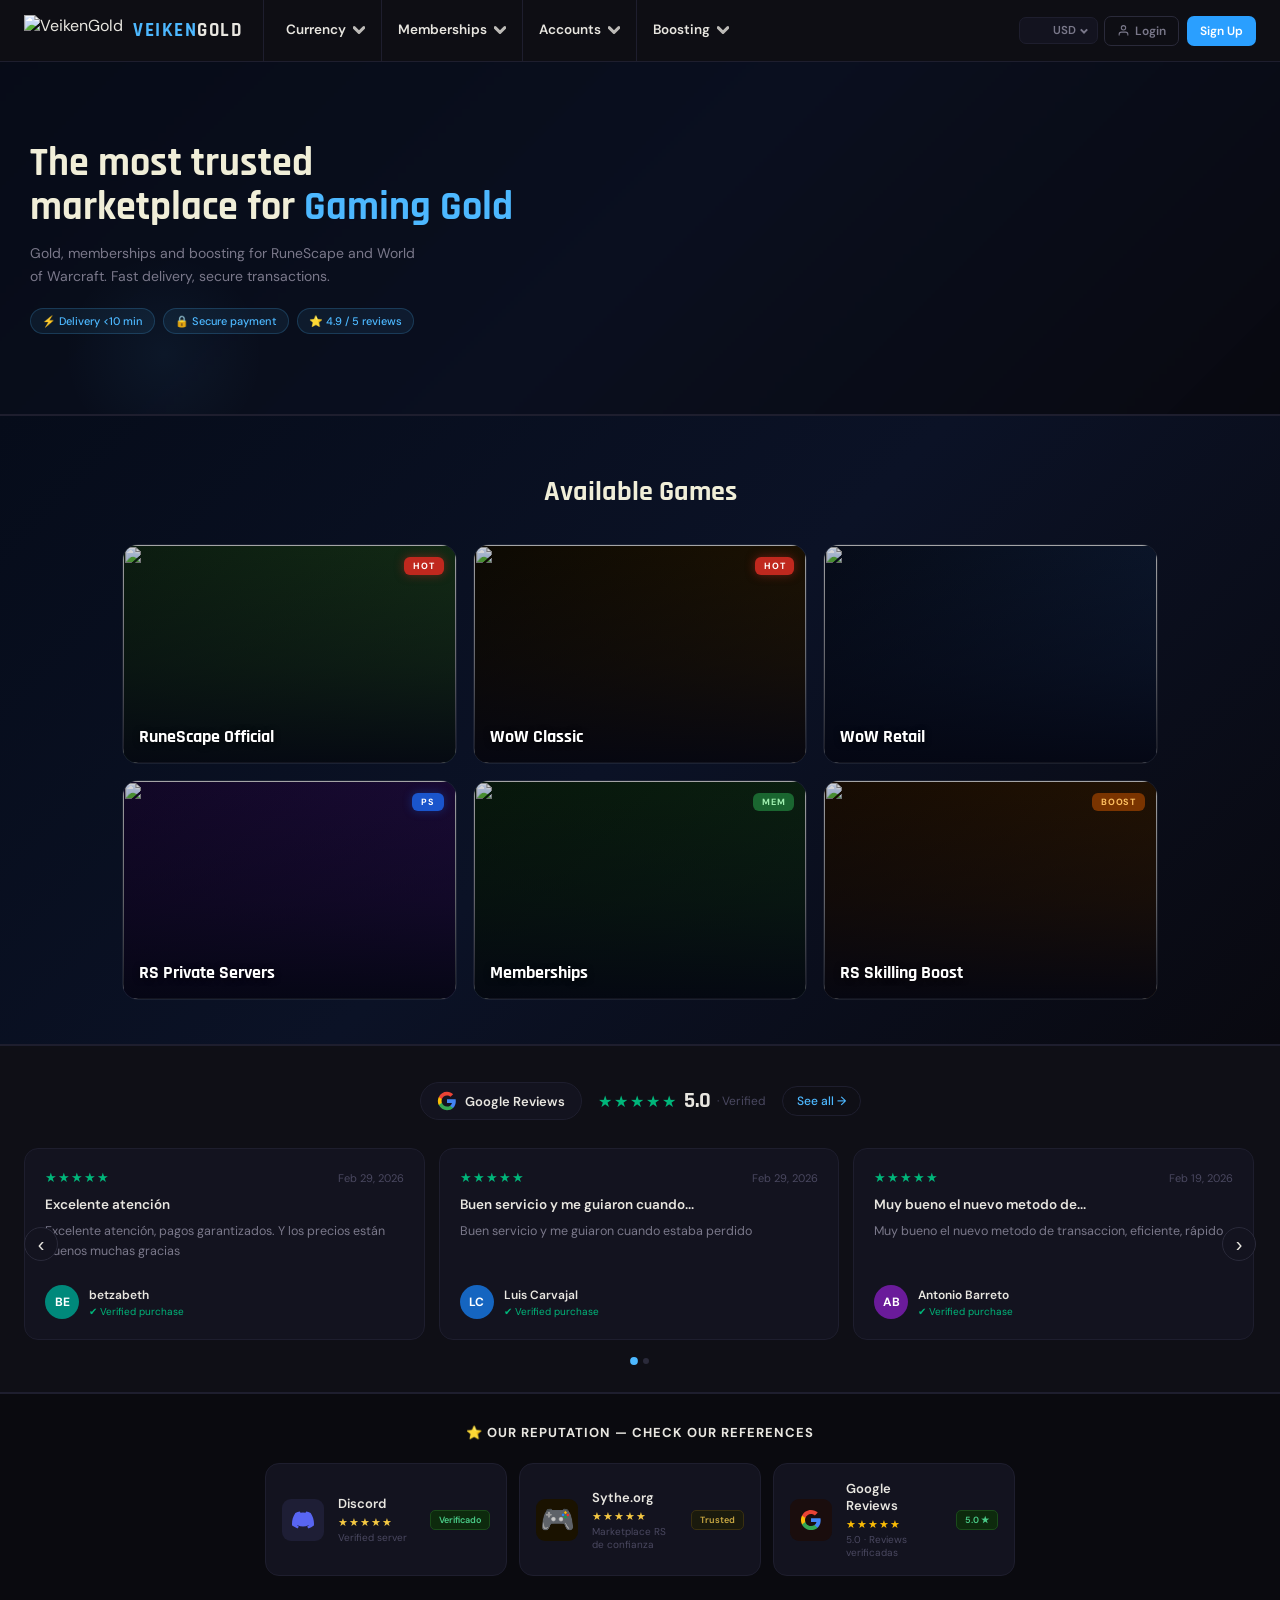
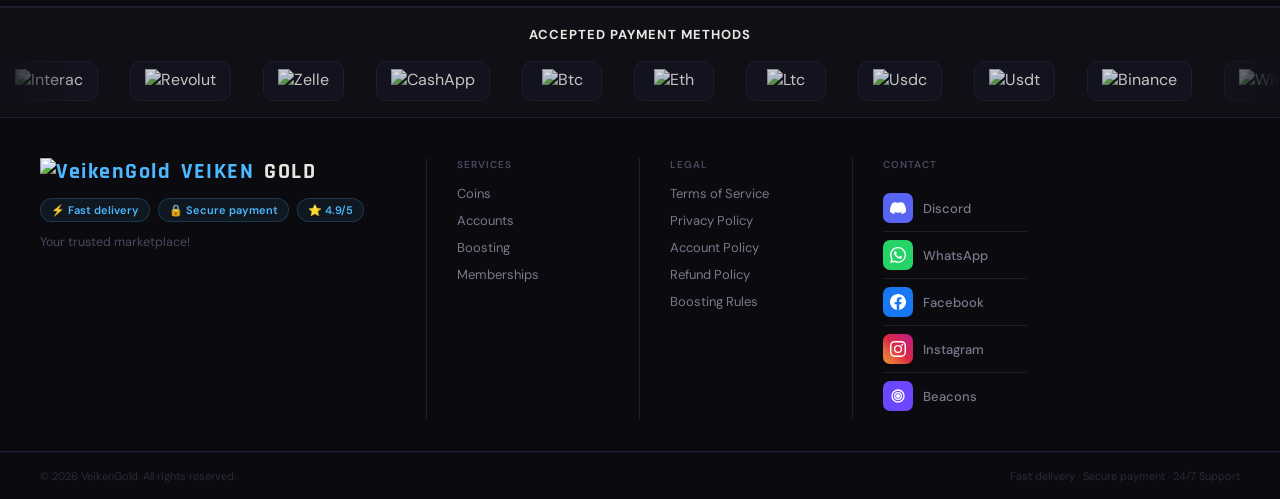
==== commit 4bfeeec0: "Update index.html" ====
--- a/index.html
+++ b/index.html
@@ -17,7 +17,7 @@
   <meta property="og:url" content="https://veikengold.com/" />
   <meta property="og:title" content="VeikenGold — Buy & Sell OSRS Gold, RS3, WoW | Fast & Secure" />
   <meta property="og:description" content="Buy and sell OSRS, RS3 and WoW gold at the best price. RuneScape accounts, boosting and memberships. Fast delivery and secure payment." />
-  <meta property="og:image" content="https://veikengold.com/og-image.png" />
+  <meta property="og:image" content="https://s13.gifyu.com/images/bqKjN.webp" />
   <meta property="og:image:width" content="1200" />
   <meta property="og:image:height" content="630" />
   <meta property="og:locale" content="en_US" />
@@ -28,7 +28,7 @@
   <meta name="twitter:site" content="@veikengold" />
   <meta name="twitter:title" content="VeikenGold — Buy & Sell OSRS Gold, RS3, WoW" />
   <meta name="twitter:description" content="Buy and sell OSRS, RS3 and WoW gold at the best price. RuneScape accounts, boosting and memberships." />
-  <meta name="twitter:image" content="https://veikengold.com/og-image.png" />
+  <meta name="twitter:image" content="https://s13.gifyu.com/images/bqKjN.webp" />
 
   <!-- ══ SCHEMA.ORG ══ -->
   <script type="application/ld+json">
@@ -127,7 +127,7 @@
         <button class="nav-btn" onclick="toggleDrop('drop-monedas',this);event.stopPropagation()" data-i18n="nav_coins">Currency <svg viewBox="0 0 10 6" width="10" height="10" fill="none" stroke="currentColor" stroke-width="2.5" stroke-linecap="round" stroke-linejoin="round"><polyline points="1,1 5,5 9,1"/></svg></button>
         <div class="dropdown" id="drop-monedas">
           <div class="dropdown-header" data-i18n="dd_gold_oficial">Gold oficial</div>
-          <button class="dropdown-item" onclick="go('rs')"><span class="dropdown-icon nav-game-icon"><img src="https://s13.gifyu.com/images/bqKCm.webp" alt="RuneScape" /></span><span>RuneScape Oficial<span class="dropdown-sub" data-i18n="dd_rs_sub">RS3 · OSRS</span></span></button>
+          <button class="dropdown-item" onclick="go('rs')"><span class="dropdown-icon nav-game-icon"><img src="https://s13.gifyu.com/images/bqKCm.webp" alt="RuneScape" /></span><span>RuneScape Official<span class="dropdown-sub" data-i18n="dd_rs_sub">RS3 · OSRS</span></span></button>
           <button class="dropdown-item" onclick="go('wow-classic')"><span class="dropdown-icon nav-game-icon"><img src="https://s13.gifyu.com/images/bqKFp.webp" alt="WoW Classic" /></span><span>WoW Classic<span class="dropdown-sub" data-i18n="dd_wow_classic_sub">Era · SoD · Hardcore</span></span></button>
           <button class="dropdown-item" onclick="go('wow-retail')"><span class="dropdown-icon nav-game-icon"><img src="https://s13.gifyu.com/images/bqKFp.webp" alt="WoW Retail" /></span><span>WoW Retail<span class="dropdown-sub" data-i18n="dd_wow_retail_sub">The War Within</span></span></button>
           <div class="dropdown-divider"></div>
@@ -222,7 +222,7 @@
   <div class="mobile-menu" id="mobile-menu">
     <div class="mobile-section">
       <div class="mobile-section-title">Coins</div>
-      <button class="mobile-item" onclick="go('rs');closeMobile()"><span class="mobile-item-icon" style="width:32px;height:32px;overflow:hidden;display:flex;align-items:center;justify-content:center;flex-shrink:0;background:transparent;border-radius:6px;"><span style="font-size:28px">🎮</span></span><span>RuneScape Oficial<span class="mobile-item-sub">RS3 · OSRS · Buy &amp; sell</span></span></button>
+      <button class="mobile-item" onclick="go('rs');closeMobile()"><span class="mobile-item-icon" style="width:32px;height:32px;overflow:hidden;display:flex;align-items:center;justify-content:center;flex-shrink:0;background:transparent;border-radius:6px;"><span style="font-size:28px">🎮</span></span><span>RuneScape Official<span class="mobile-item-sub">RS3 · OSRS · Buy &amp; sell</span></span></button>
       <button class="mobile-item" onclick="go('wow-classic');closeMobile()"><span class="mobile-item-icon" style="width:32px;height:32px;overflow:hidden;display:flex;align-items:center;justify-content:center;flex-shrink:0;background:#0a0a0f;border-radius:6px;"><span style="font-size:28px">🎮</span></span><span>WoW Classic<span class="mobile-item-sub">Era · SoD · Hardcore</span></span></button>
       <button class="mobile-item" onclick="go('wow-retail');closeMobile()"><span class="mobile-item-icon" style="width:32px;height:32px;overflow:hidden;display:flex;align-items:center;justify-content:center;flex-shrink:0;background:#0a0a0f;border-radius:6px;"><span style="font-size:28px">🎮</span></span><span>WoW Retail<span class="mobile-item-sub">The War Within</span></span></button>
     </div>
@@ -278,7 +278,7 @@
       <!-- Game cards grid -->
       <div class="gcard-grid">
 
-        <!-- RuneScape Oficial -->
+        <!-- RuneScape Official -->
         <div class="gcard gcard--rs" onclick="go('rs')">
           <div class="gcard-img" style="background: linear-gradient(135deg,#0d2010,#1a3a18);">
             <img src="https://s13.gifyu.com/images/bqK7e.webp" class="gcard-bg-img">
@@ -286,7 +286,7 @@
           <div class="gcard-overlay"></div>
           <span class="gcard-badge gcard-badge--hot">HOT</span>
           <div class="gcard-content">
-            <div class="gcard-name">RuneScape Oficial</div>
+            <div class="gcard-name">RuneScape Official</div>
             <div class="gcard-sub">Buy · Sell · Skilling</div>
             <div class="gcard-price">from <strong>$0.38</strong>/M</div>
           </div>
@@ -373,7 +373,7 @@
 
   <!-- RS -->
   <div class="view" id="view-rs">
-    <div class="svc-header"><div class="svc-icon">⚔️</div><div><div class="svc-title">RuneScape Oficial</div><div class="svc-desc" data-i18n="rs_desc">Compra y venta de gold · RS3 y OSRS</div></div></div>
+    <div class="svc-header"><div class="svc-icon">⚔️</div><div><div class="svc-title">RuneScape Official</div><div class="svc-desc" data-i18n="rs_desc">Compra y venta de gold · RS3 y OSRS</div></div></div>
     <div class="calc-area">
       <button class="back-btn" onclick="showView('home')" data-i18n="back_btn">← Volver</button>
       <div id="rs-buy">
--- a/styles.css
+++ b/styles.css
@@ -26,7 +26,7 @@
     ::-webkit-scrollbar-thumb:hover { background: var(--accent); }
 
     .nav {
-      display: flex; align-items: stretch; padding: 0 24px; height: 54px;
+      display: flex; align-items: stretch; padding: 0 24px; height: 62px;
       background: rgba(15,15,22,0.95); border-bottom: 1px solid var(--border);
       position: sticky; top: 0; z-index: 100;
       backdrop-filter: blur(12px); -webkit-backdrop-filter: blur(12px);
@@ -42,14 +42,14 @@
     .nav-item { position: relative; display: flex; align-items: stretch; border-right: 1px solid var(--border); }
     .nav-item:last-child { border-right: none; }
     .nav-btn {
-      display: flex; align-items: center; gap: 5px; padding: 0 13px;
-      font-size: 12.5px; color: var(--muted); background: none; border: none;
+      display: flex; align-items: center; gap: 7px; padding: 0 16px;
+      font-size: 13.5px; color: var(--text2); background: none; border: none;
       cursor: pointer; font-family: 'DM Sans', sans-serif;
       border-bottom: 2px solid transparent; transition: color .15s, border-color .15s;
-      white-space: nowrap; height: 100%; font-weight: 500;
+      white-space: nowrap; height: 100%; font-weight: 600;
     }
     .nav-btn:hover, .nav-btn.open { color: var(--accent); border-bottom-color: var(--accent); }
-    .nav-btn svg { width: 10px; height: 10px; fill: none; stroke: var(--text2); stroke-width: 2.5; stroke-linecap: round; stroke-linejoin: round; transition: transform .2s, stroke .15s; flex-shrink: 0; }
+    .nav-btn svg { width: 12px; height: 12px; fill: none; stroke: var(--text2); stroke-width: 2.5; stroke-linecap: round; stroke-linejoin: round; transition: transform .2s, stroke .15s; flex-shrink: 0; opacity: 0.8; }
     .nav-btn:hover svg, .nav-btn.open svg { stroke: var(--accent); }
     .nav-btn.open svg { transform: rotate(180deg); }
     .nav-right { margin-left: auto; display: flex; align-items: center; gap: 10px; }
@@ -140,7 +140,7 @@
 
     .hero {
       background: transparent;
-      padding: 48px 24px 44px; display: flex; align-items: center;
+      padding: 80px 30px 80px; display: flex; align-items: center;
       justify-content: space-between; gap: 28px;
       border-bottom: 1px solid var(--border); flex-wrap: wrap; position: relative; overflow: hidden;
     }
@@ -167,7 +167,7 @@
     .hero-badge { display: flex; align-items: center; gap: 6px; background: rgba(77,184,255,.08); border: 1px solid rgba(77,184,255,.2); color: var(--accent); font-size: 11px; padding: 5px 11px; border-radius: 20px; font-weight: 500; }
     .hero-logo-wrap { display: flex; flex-direction: column; align-items: center; gap: 12px; flex-shrink: 0; position: relative; z-index: 1; }
     .hero-logo-ring {
-      width: 140px; height: 140px; border-radius: 50%;
+      width: 180px; height: 270px; border-radius: 50%;
       border: 2.5px solid rgba(77,184,255,.45);
       display: flex; align-items: center; justify-content: center;
       overflow: hidden;
@@ -616,7 +616,7 @@
     .btn-discord:hover { background: #4752c4; transform: translateY(-1px); box-shadow: 0 6px 20px rgba(88,101,242,.35); }
     .btn-discord svg { width: 20px; height: 20px; fill: #fff; }
     .footer-reviews { padding: 30px 24px; }
-    .footer-reviews-title { font-size: 11px; color: var(--dim); text-transform: uppercase; letter-spacing: .8px; margin-bottom: 18px; }
+    .footer-reviews-title { font-size: 13px; color: var(--text2); font-weight: 700; letter-spacing: 1px; text-transform: uppercase; margin-bottom: 22px; text-align: center; }
     .reviews-grid { display: grid; grid-template-columns: repeat(auto-fill, minmax(205px, 1fr)); gap: 12px; justify-content: center; max-width: 750px; margin: 0 auto; }
     .review-card {
       background: var(--bg3); border: 1px solid var(--border); border-radius: var(--radius-lg);
@@ -641,9 +641,9 @@
     }
     .pay-band-label {
       text-align: center;
-      font-size: 10px; font-weight: 600; letter-spacing: 1.2px;
-      text-transform: uppercase; color: var(--dim);
-      margin-bottom: 14px;
+      font-size: 13px; font-weight: 700; letter-spacing: 1px;
+      text-transform: uppercase; color: var(--text2);
+      margin-bottom: 18px;
     }
     .pay-track-wrap {
       position: relative; overflow: hidden;
@@ -1031,7 +1031,20 @@
     }
 
     /* ── CURRENCY DISPLAY ── */
-    .price-converted { font-size: 11px; color: var(--dim); display: block; margin-top: 1px; }
+    .price-converted { display: none; } /* legacy, replaced */
+    /* Main total shown big in selected currency */
+    .result-total-value { font-family: 'Rajdhani', sans-serif; font-size: 30px; font-weight: 700; color: var(--accent); line-height: 1; }
+    /* Small USD sub-label shown below when non-USD selected */
+    .price-usd-sub {
+      display: block; margin-top: 4px;
+      font-size: 11px; color: var(--dim); font-weight: 400;
+      font-family: 'DM Sans', sans-serif;
+    }
+    /* Account card converted price */
+    .acc-price-usd {
+      display: block; font-size: 10px; color: var(--dim);
+      font-weight: 400; margin-top: 1px;
+    }
 
     @media (max-width: 768px) {
       .nav-auth-btn span { display: none; }
@@ -1047,7 +1060,7 @@
     /* ── NEW FOOTER ── */
     .footer { background: #0a0a0f; border-top: 1px solid var(--border); }
     .footer-reviews { padding: 30px 24px; border-bottom: 1px solid var(--border); }
-    .footer-reviews-title { font-size: 11px; color: var(--dim); text-transform: uppercase; letter-spacing: .8px; margin-bottom: 18px; text-align: center; }
+    .footer-reviews-title { font-size: 13px; color: var(--text2); font-weight: 700; letter-spacing: 1px; text-transform: uppercase; margin-bottom: 22px; text-align: center; }
     .reviews-grid { display: grid; grid-template-columns: repeat(auto-fill, minmax(205px, 1fr)); gap: 12px; justify-content: center; max-width: 750px; margin: 0 auto; }
     .review-card { background: var(--bg3); border: 1px solid var(--border); border-radius: var(--radius-lg); padding: 16px; display: flex; align-items: center; gap: 14px; cursor: pointer; transition: border-color .2s, transform .15s; }
     .review-card:hover { border-color: var(--accent); transform: translateY(-2px); }
@@ -1375,3 +1388,100 @@
       .lb-next { right: -40px; }
       .lb-nav { width: 34px; font-size: 22px; }
     }
+    /* ── WoW Server / Region / Faction selector buttons ── */
+    .wow-select-grid {
+      display: flex; gap: 8px; flex-wrap: wrap;
+    }
+    .wow-select-btn {
+      display: flex; align-items: center; gap: 6px;
+      padding: 9px 16px; border-radius: 8px;
+      border: 1px solid var(--border);
+      background: var(--bg3); color: var(--muted);
+      font-size: 13px; font-weight: 500;
+      cursor: pointer; font-family: 'DM Sans', sans-serif;
+      transition: all .15s;
+    }
+    .wow-select-btn:hover {
+      border-color: var(--accent); color: var(--text);
+    }
+    .wow-select-btn.active {
+      border-color: var(--accent);
+      background: rgba(77,184,255,.1);
+      color: var(--accent); font-weight: 600;
+    }
+    /* ── Payment Method Dropdown ── */
+    .payment-select-wrap {
+      position: relative; display: flex; align-items: center;
+      background: var(--bg3); border: 1px solid var(--border);
+      border-radius: 10px; overflow: hidden;
+      transition: border-color .15s;
+    }
+    .payment-select-wrap:focus-within {
+      border-color: var(--accent);
+      box-shadow: 0 0 0 3px rgba(77,184,255,.1);
+    }
+    .payment-select {
+      appearance: none; -webkit-appearance: none;
+      width: 100%; padding: 11px 40px 11px 14px;
+      background: transparent; border: none; outline: none;
+      color: var(--text); font-size: 13.5px;
+      font-family: 'DM Sans', sans-serif;
+      cursor: pointer;
+    }
+    .payment-select option, .payment-select optgroup {
+      background: #0d0d1a; color: var(--text);
+      font-family: 'DM Sans', sans-serif;
+    }
+    .payment-select optgroup {
+      color: var(--accent); font-size: 11px;
+      font-weight: 700; letter-spacing: .5px;
+    }
+    .payment-select-arrow {
+      position: absolute; right: 12px;
+      color: var(--dim); font-size: 12px;
+      pointer-events: none;
+    }
+    /* ── Custom Payment Method Dropdown ── */
+    .pay-drop-wrap { position: relative; width: 100%; }
+
+    .pay-drop-btn {
+      width: 100%; display: flex; align-items: center; gap: 10px;
+      padding: 10px 14px; border-radius: 10px;
+      background: var(--bg3); border: 1px solid var(--border);
+      color: var(--text); font-size: 13.5px;
+      font-family: 'DM Sans', sans-serif; cursor: pointer;
+      transition: border-color .15s; text-align: left;
+    }
+    .pay-drop-btn:hover { border-color: var(--accent); }
+    .pay-drop-btn.open  { border-color: var(--accent); box-shadow: 0 0 0 3px rgba(77,184,255,.1); }
+
+    .pay-drop-icon { width: 22px; height: 22px; object-fit: contain; border-radius: 4px; flex-shrink: 0; }
+    .pay-drop-text { flex: 1; }
+    .pay-drop-arrow { color: var(--dim); font-size: 11px; transition: transform .2s; }
+    .pay-drop-btn.open .pay-drop-arrow { transform: rotate(180deg); }
+
+    .pay-drop-menu {
+      display: none; position: absolute; top: calc(100% + 6px); left: 0; right: 0; z-index: 200;
+      background: #0f0f1e; border: 1px solid var(--border); border-radius: 12px;
+      box-shadow: 0 8px 32px rgba(0,0,0,.5); overflow: hidden;
+      max-height: 280px; overflow-y: auto;
+    }
+    .pay-drop-menu.open { display: block; animation: dropIn .15s ease; }
+
+    .pay-drop-group {
+      padding: 8px 14px 4px; font-size: 10px; font-weight: 700;
+      letter-spacing: 1px; text-transform: uppercase; color: var(--accent);
+      border-top: 1px solid var(--border); margin-top: 2px;
+    }
+    .pay-drop-group:first-child { border-top: none; margin-top: 0; }
+
+    .pay-drop-item {
+      width: 100%; display: flex; align-items: center; gap: 10px;
+      padding: 9px 14px; background: none; border: none;
+      color: var(--text); font-size: 13px;
+      font-family: 'DM Sans', sans-serif; cursor: pointer; text-align: left;
+      transition: background .12s;
+    }
+    .pay-drop-item:hover { background: rgba(77,184,255,.07); }
+    .pay-drop-item.active { background: rgba(77,184,255,.12); color: var(--accent); }
+    .pay-drop-item img { width: 22px; height: 22px; object-fit: contain; border-radius: 4px; flex-shrink: 0; }
